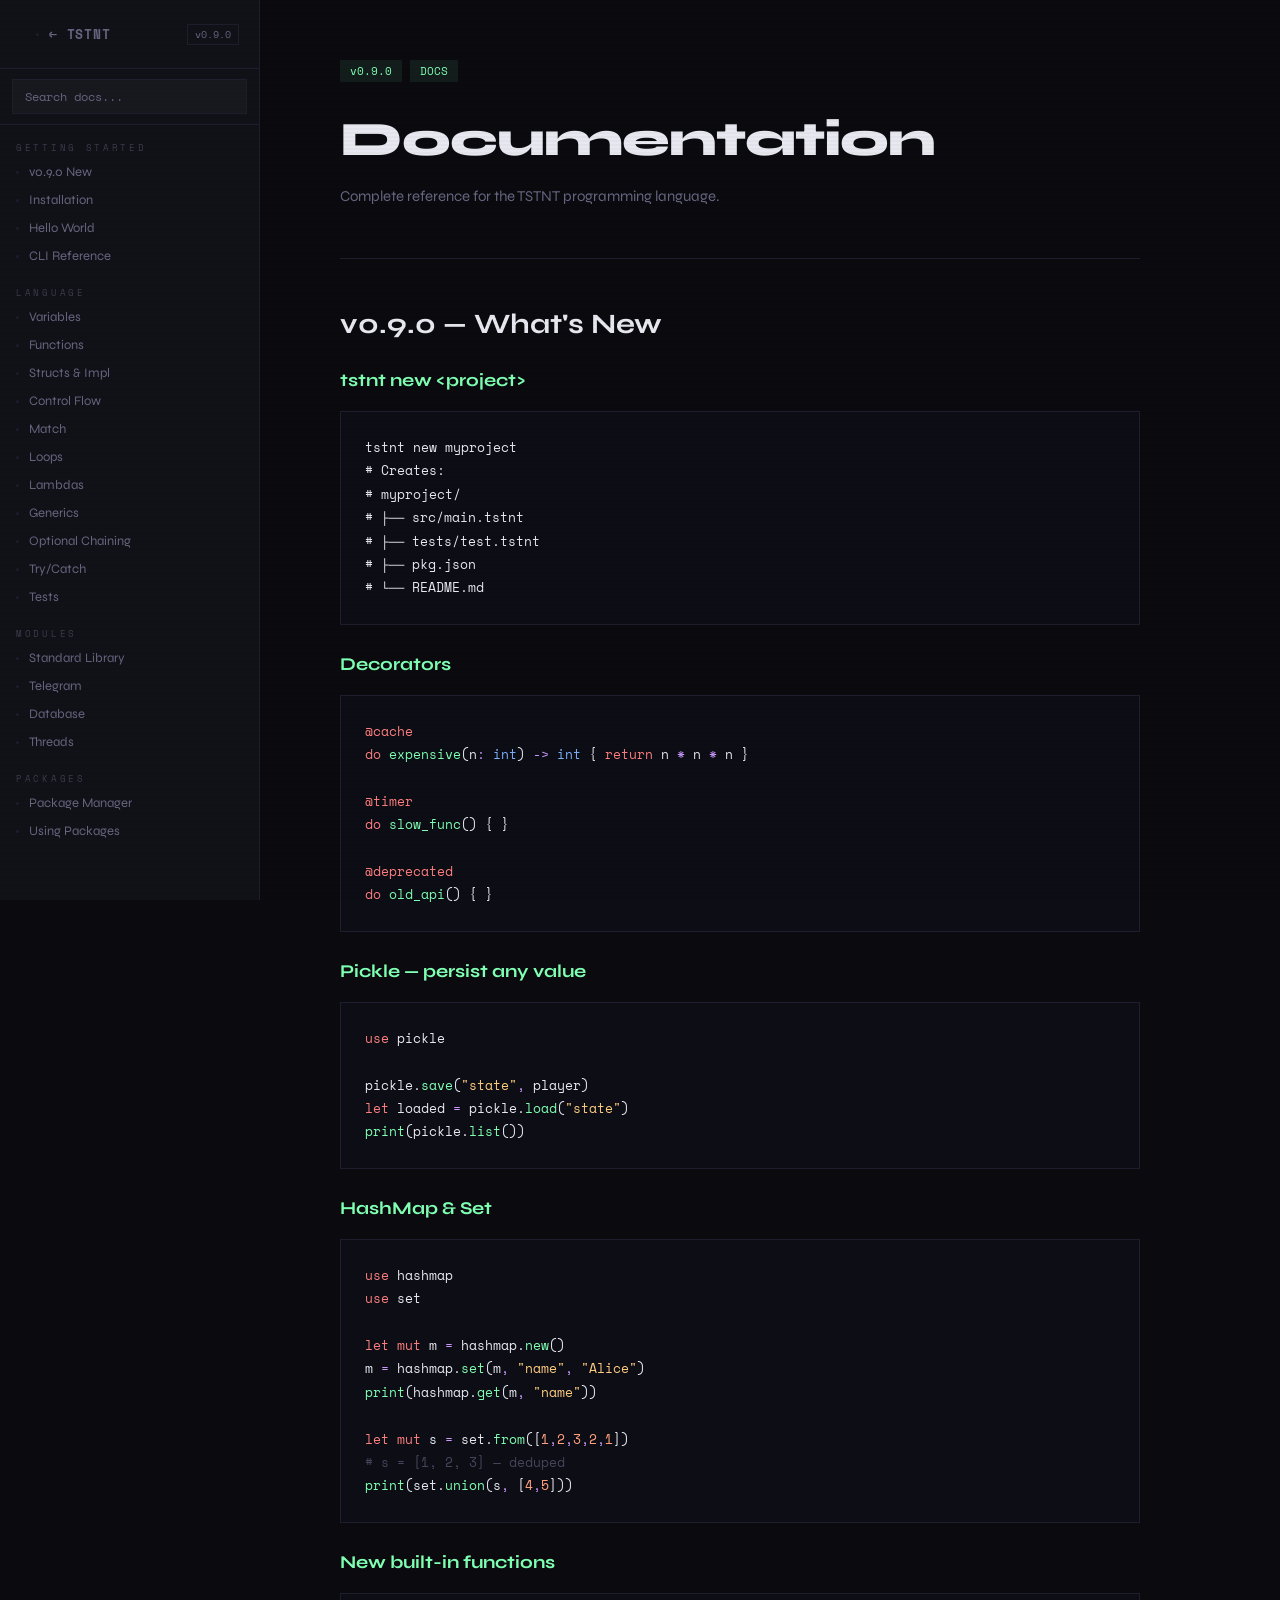
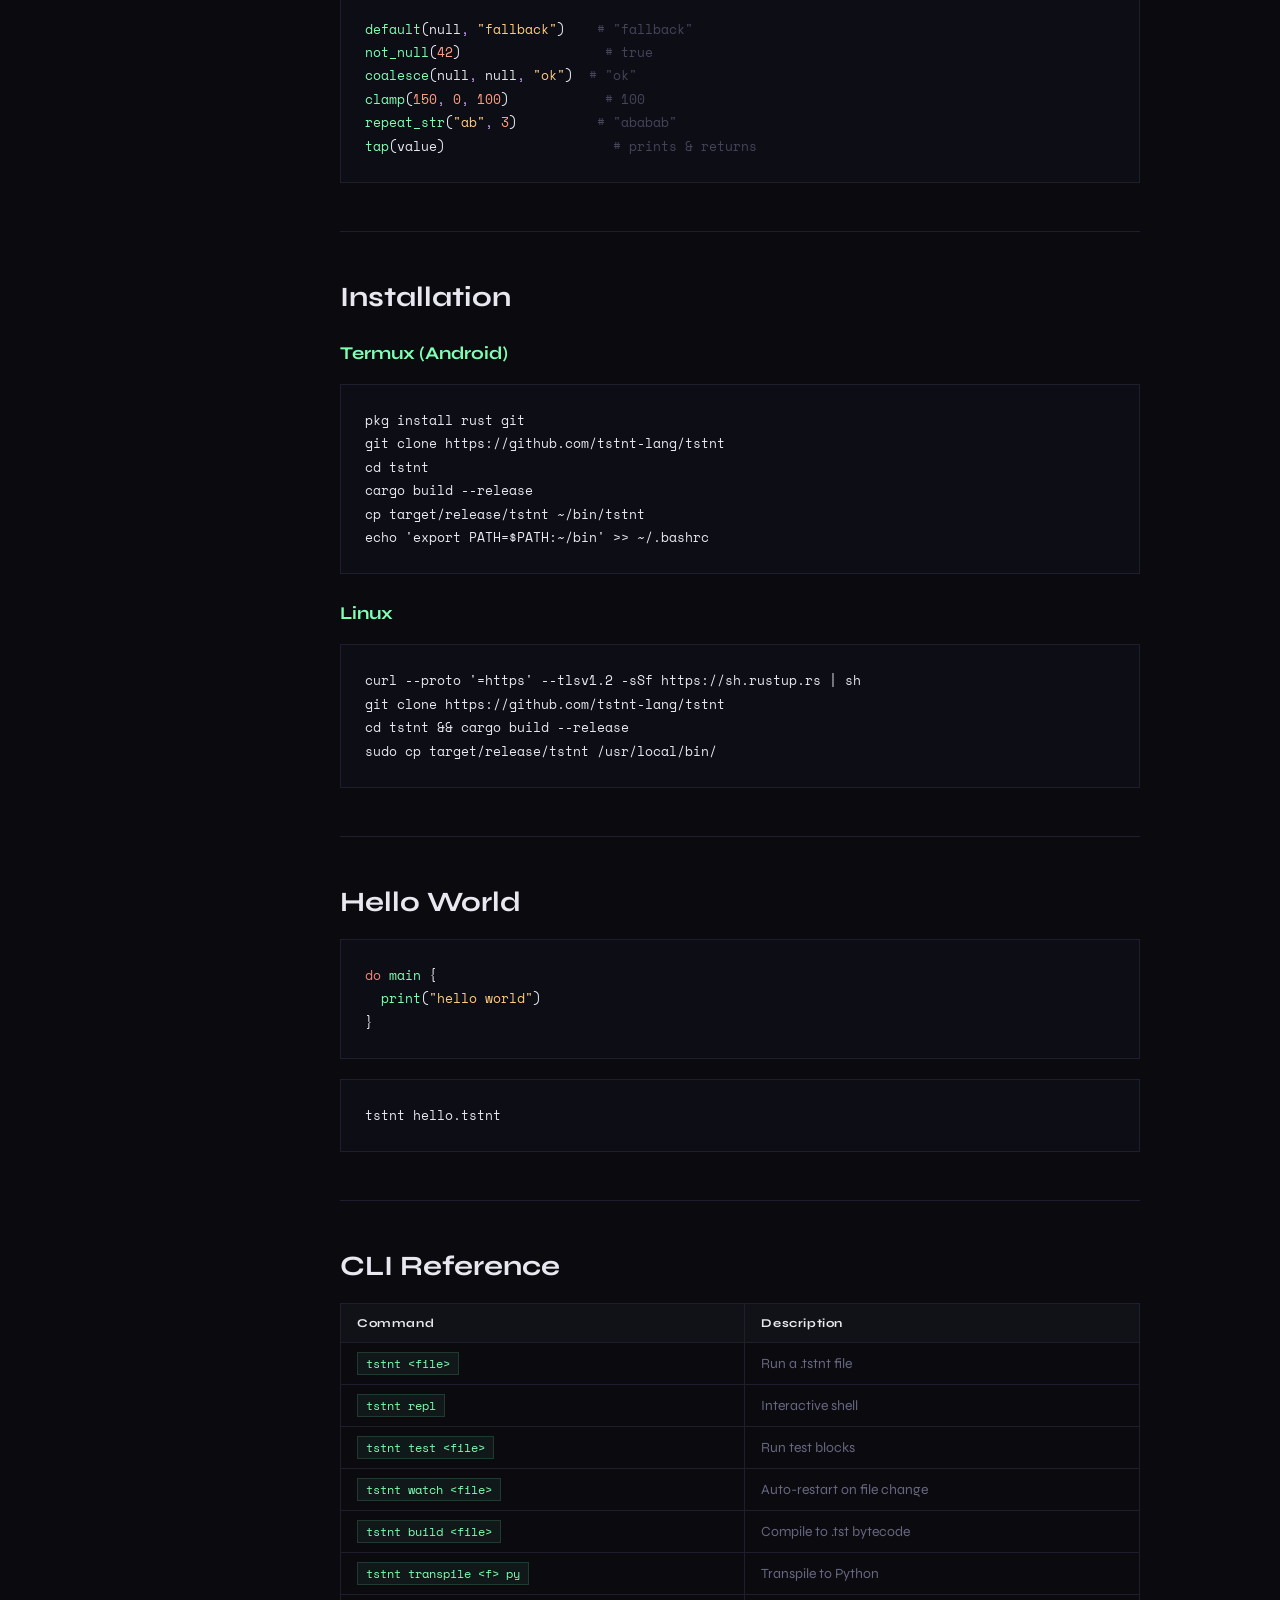
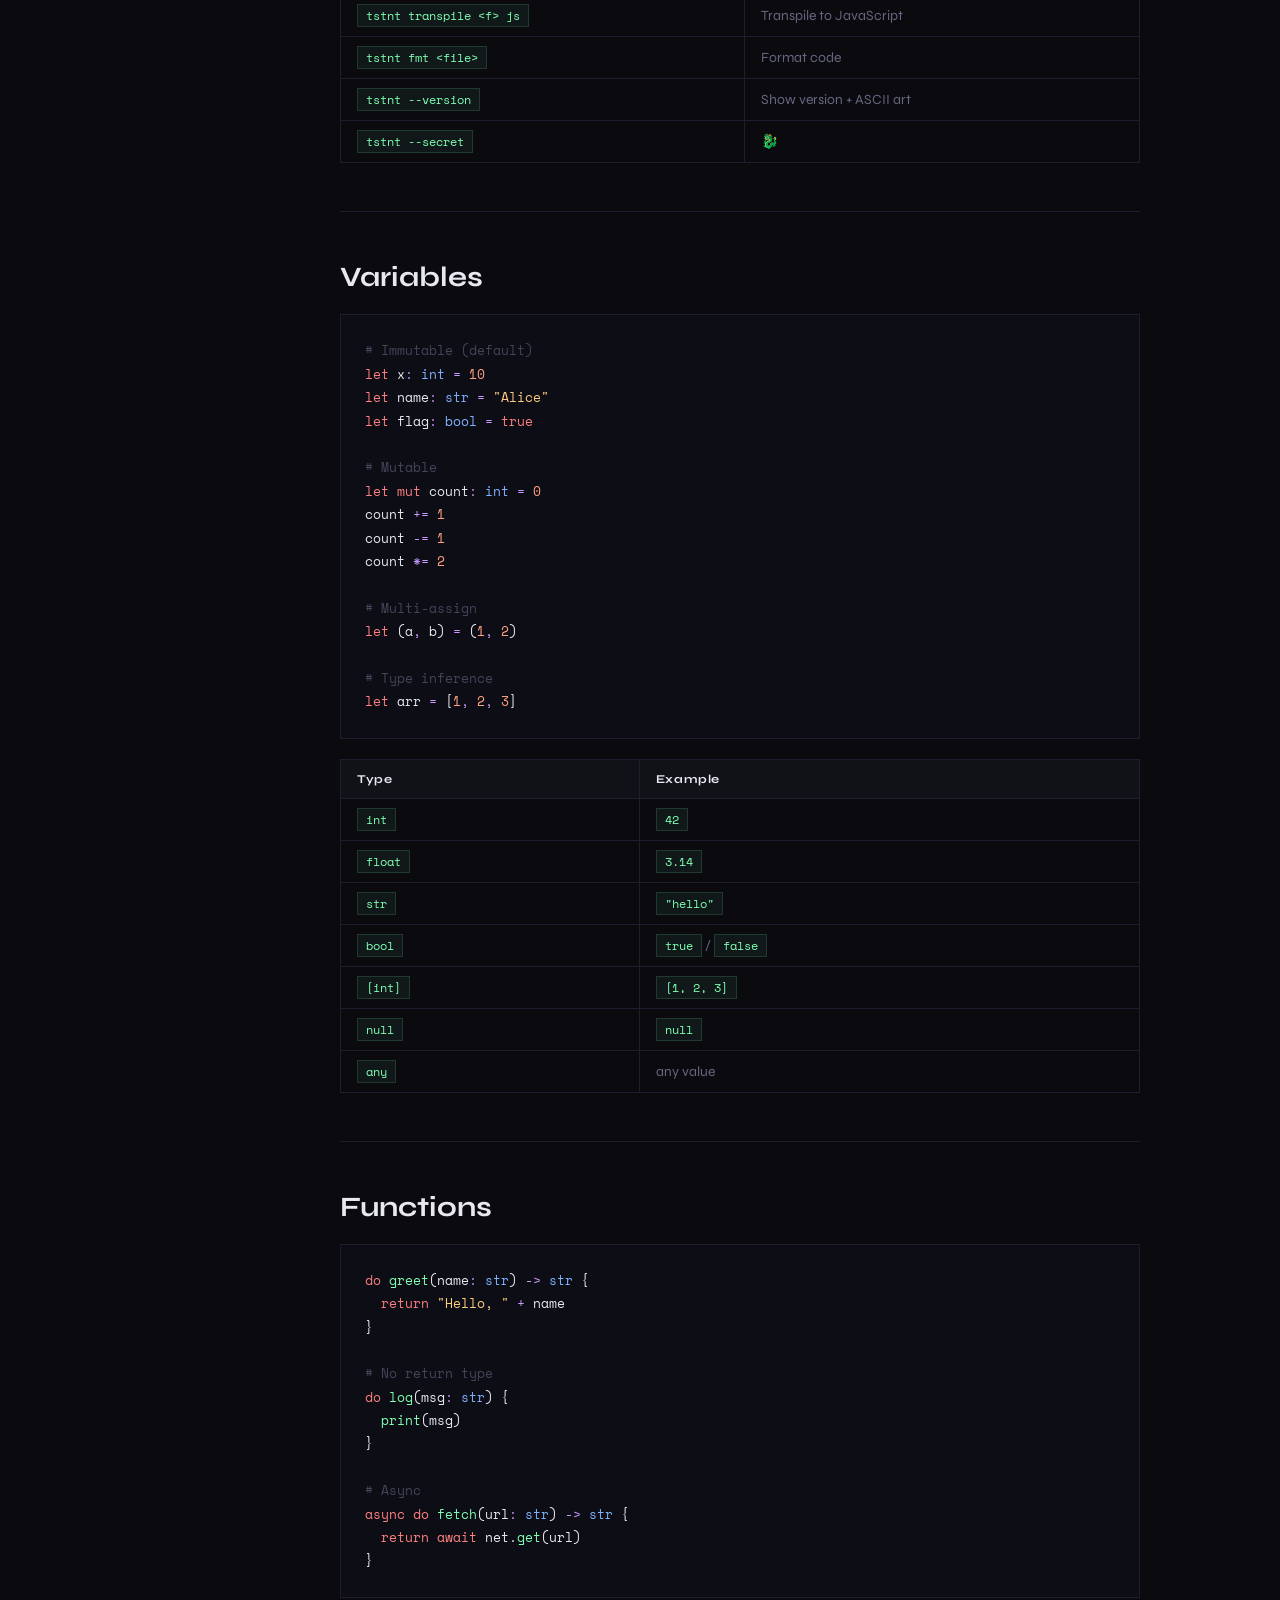
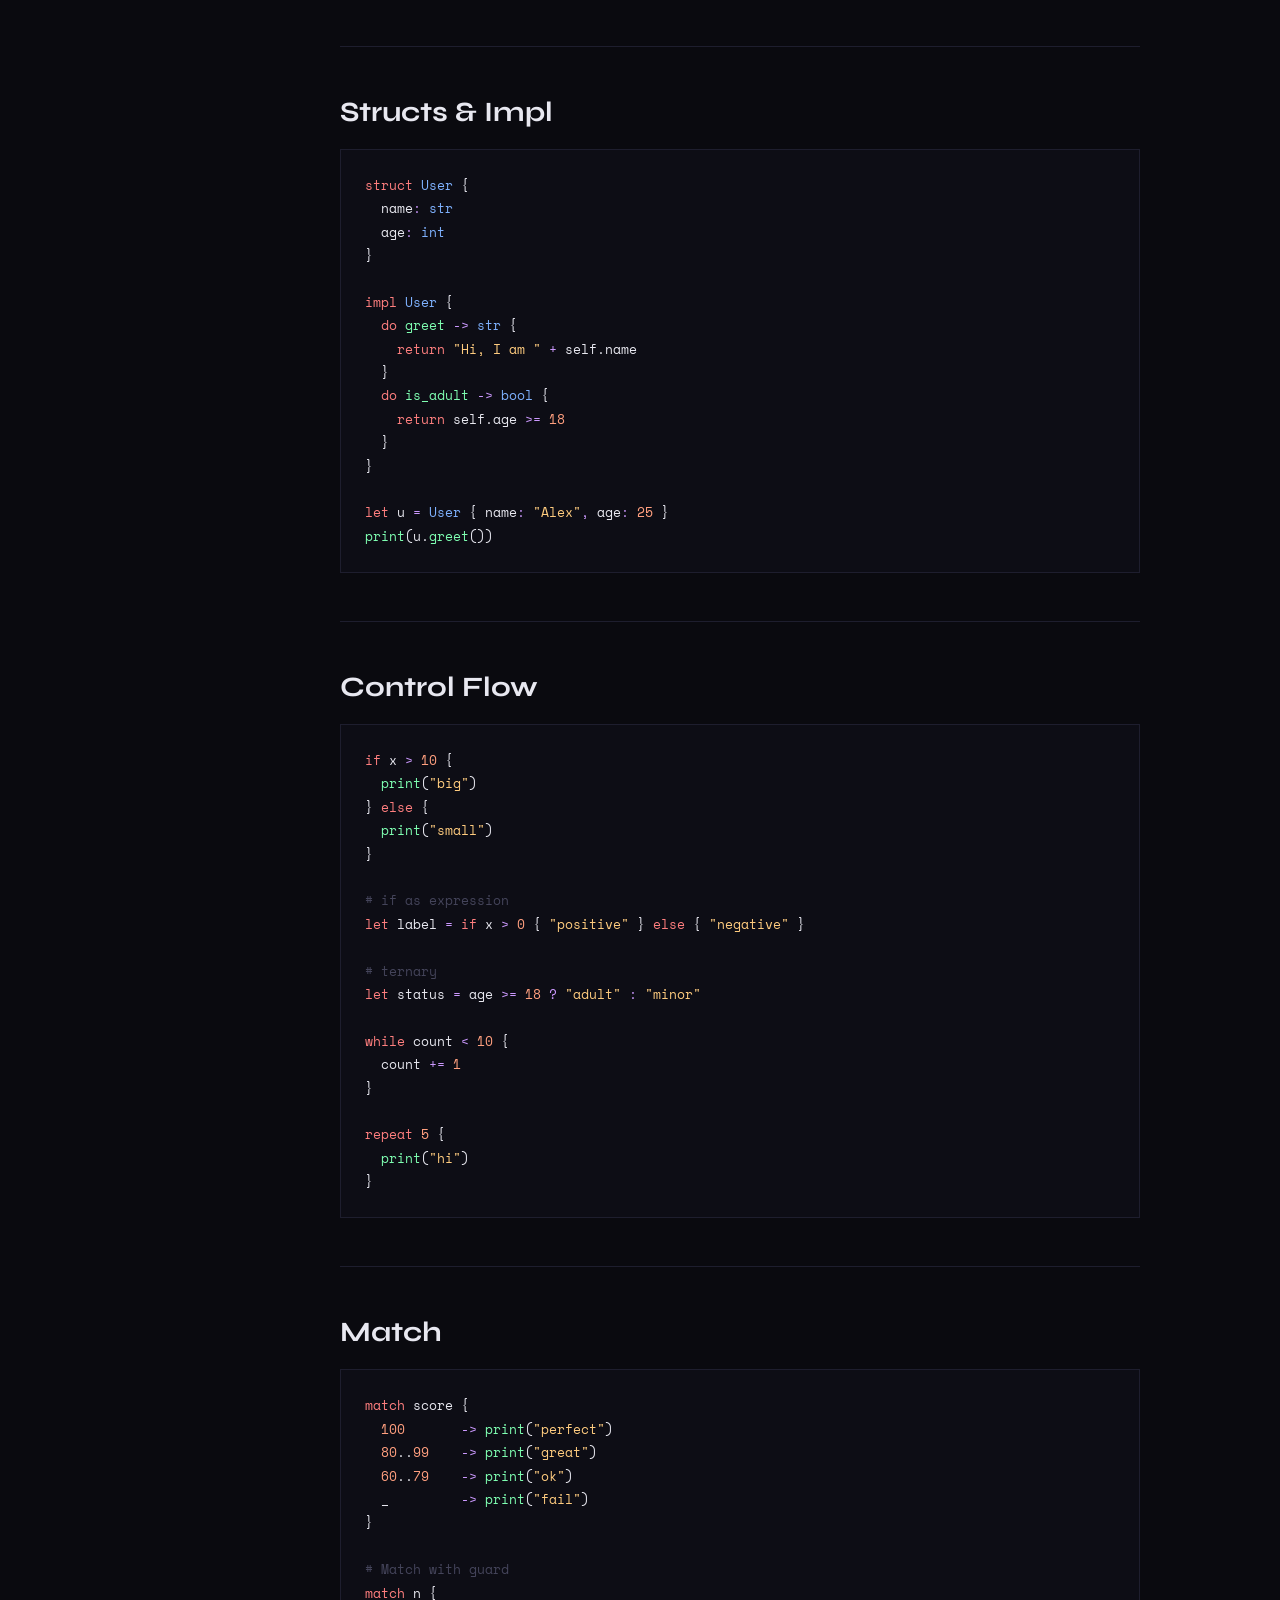
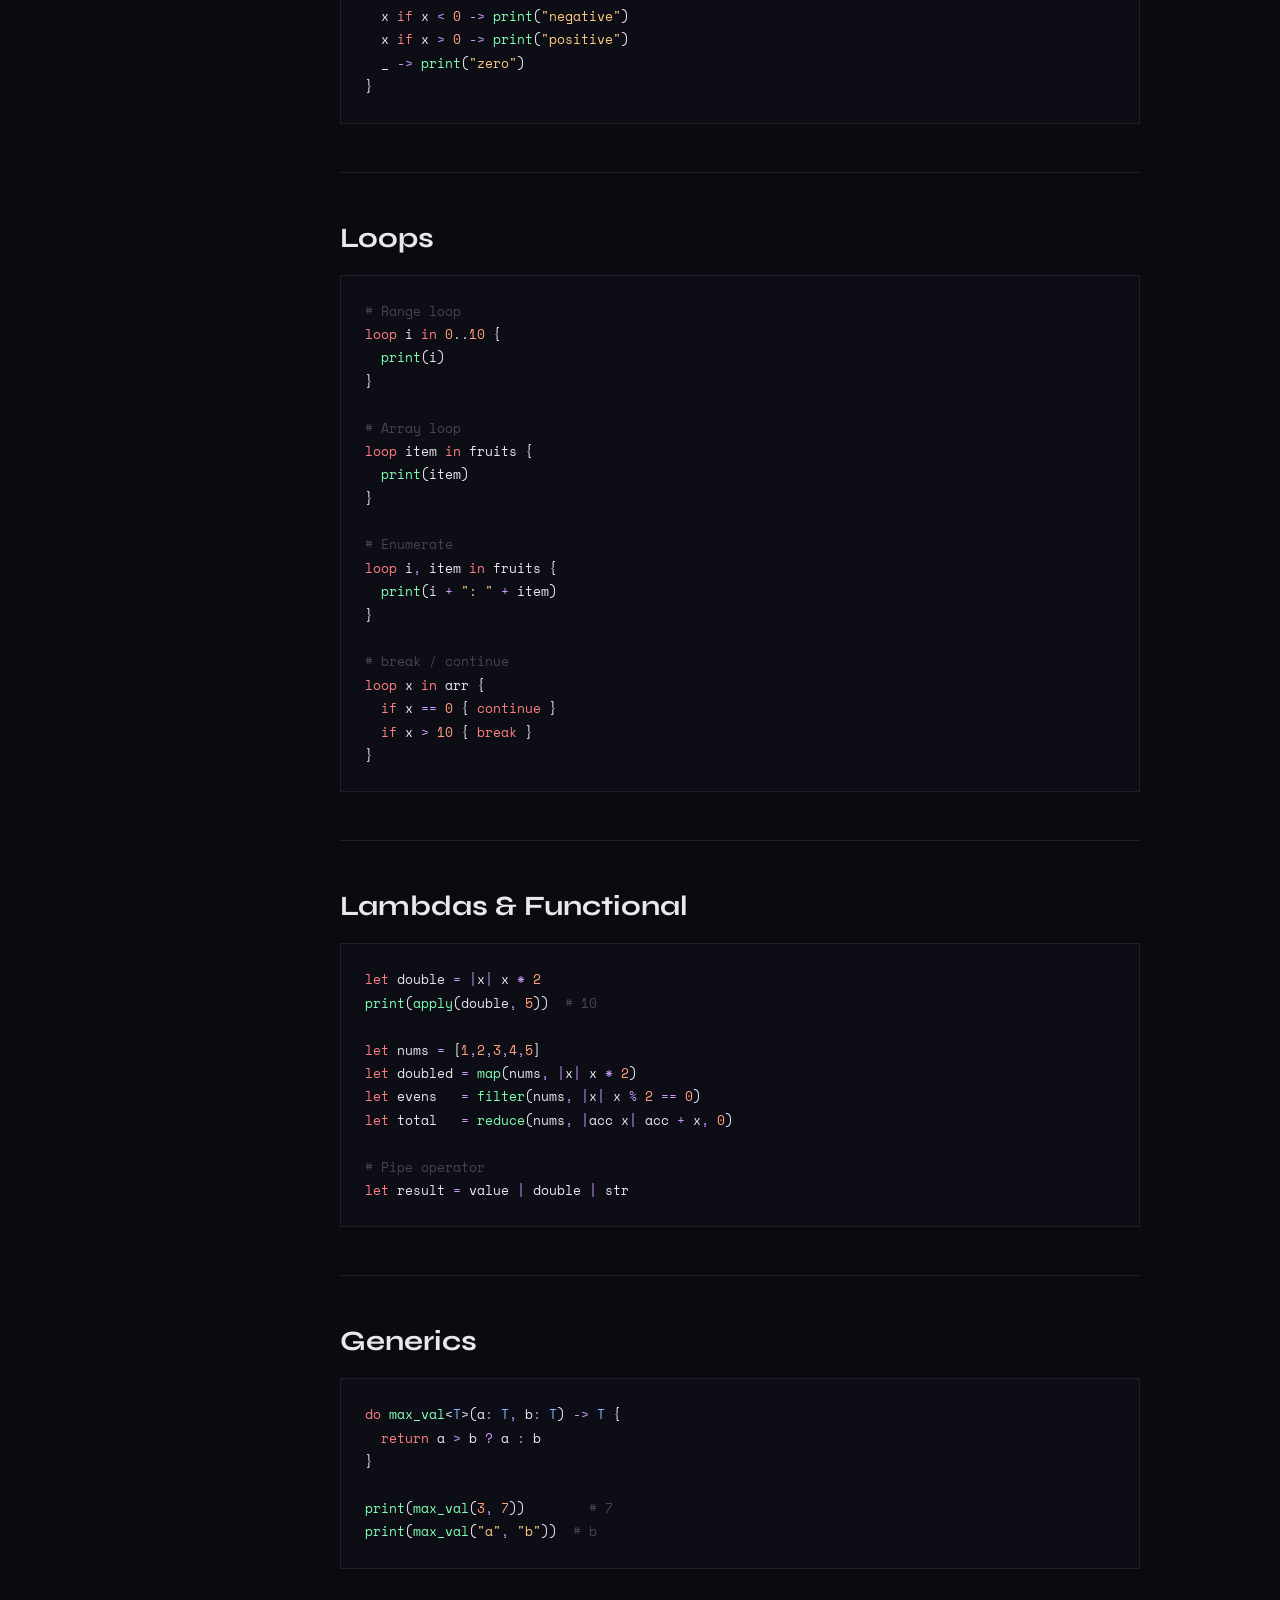
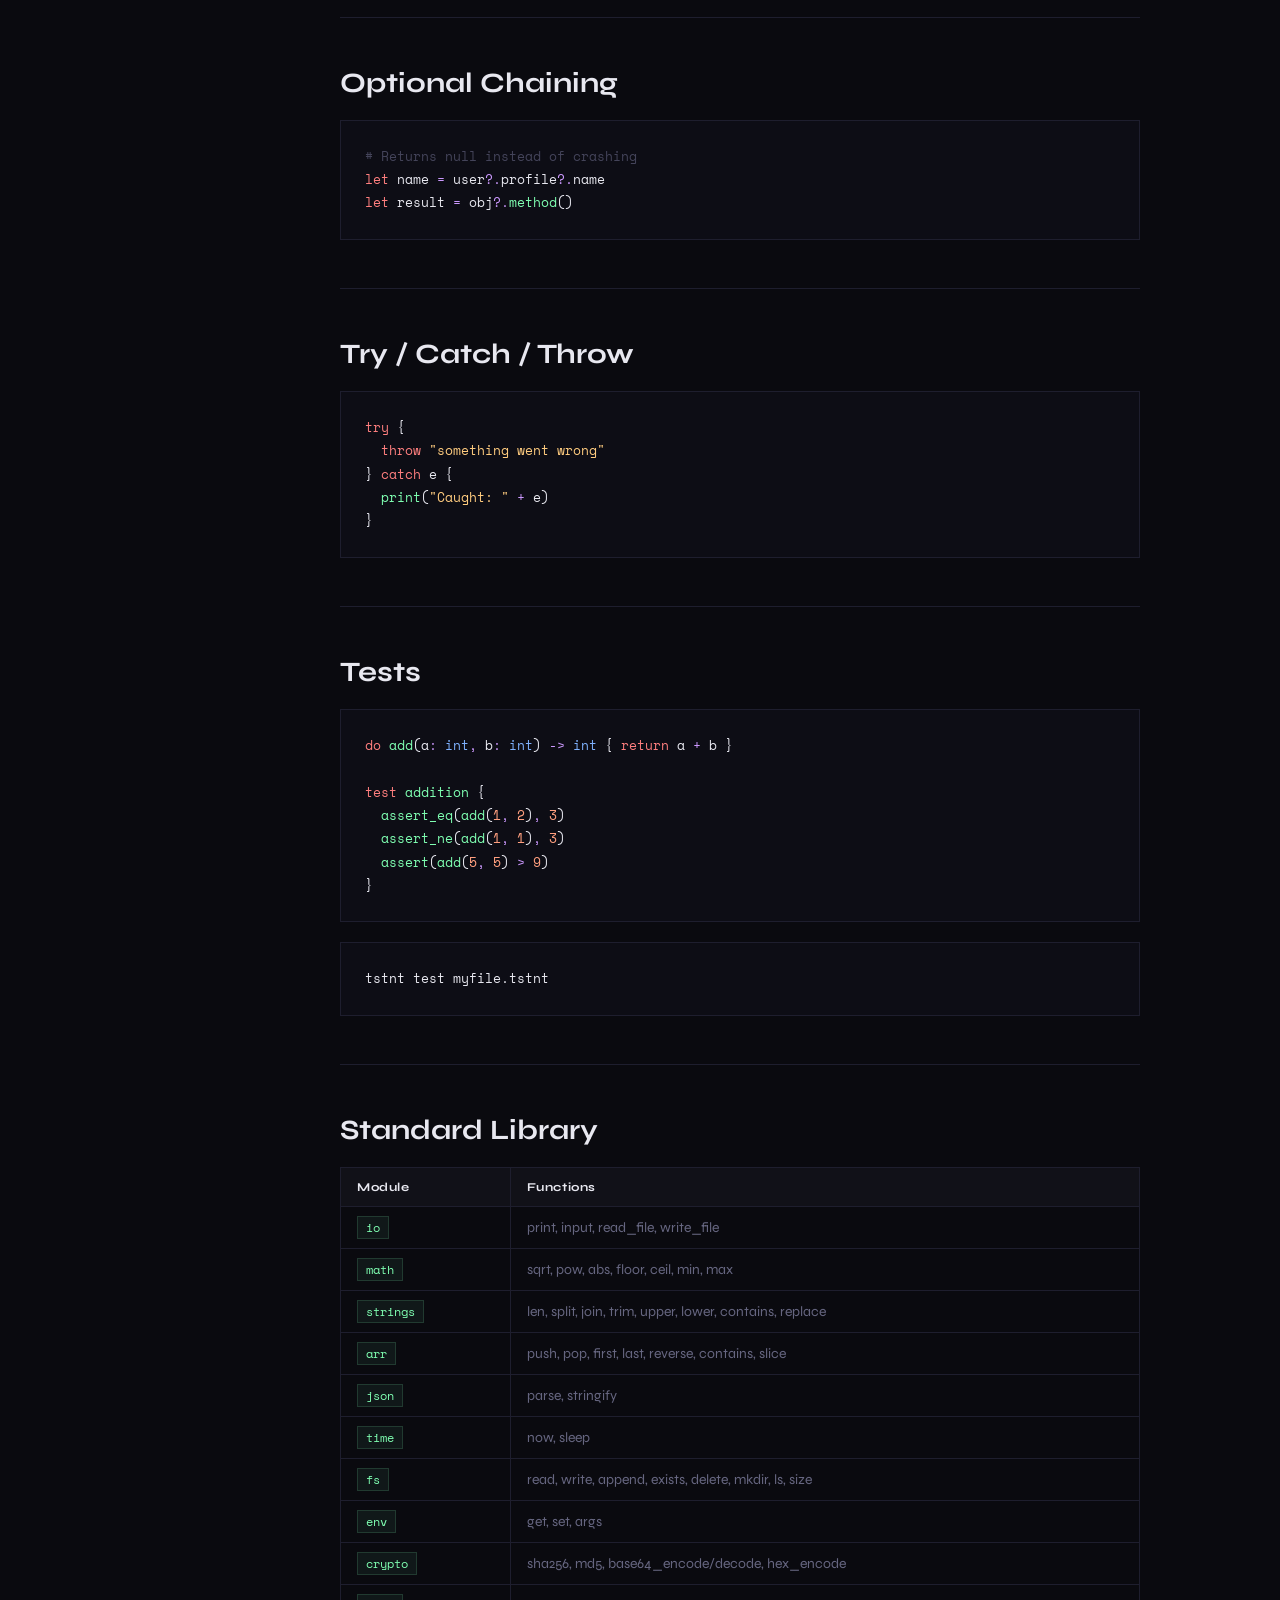
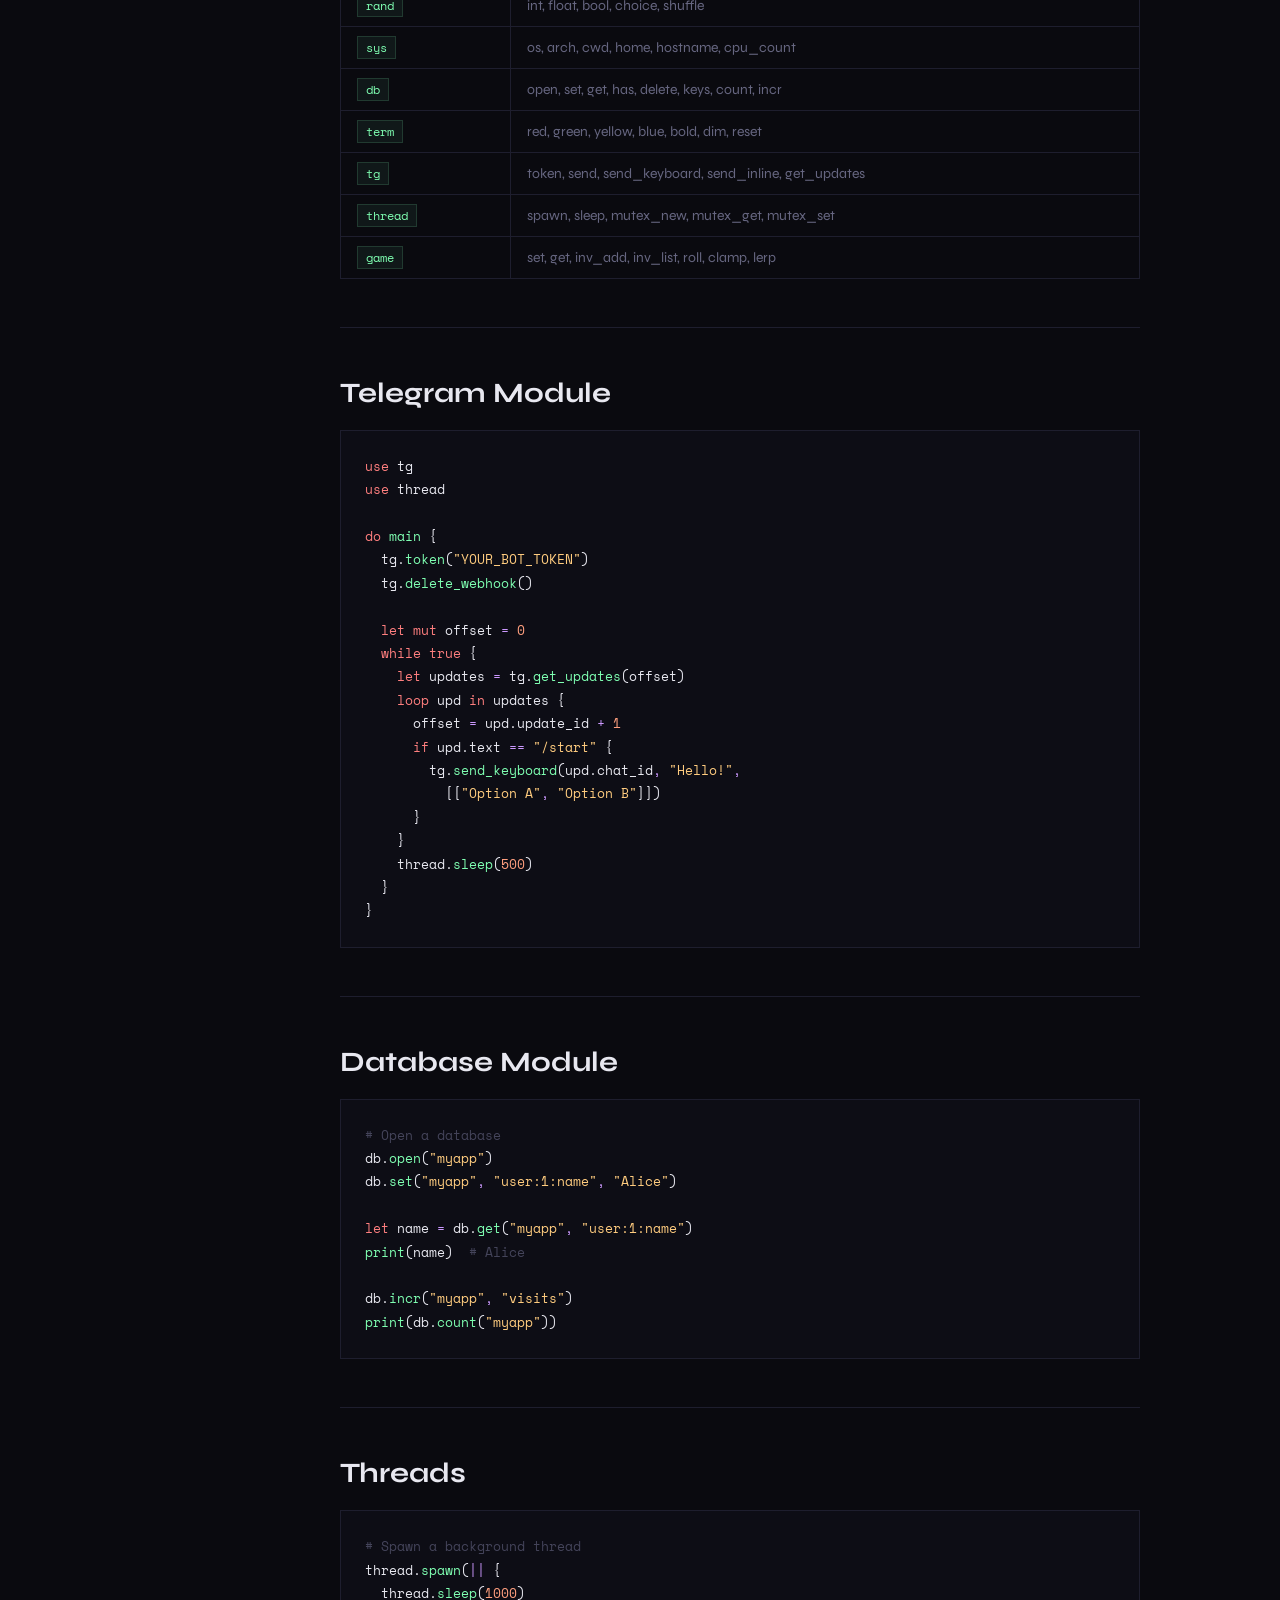
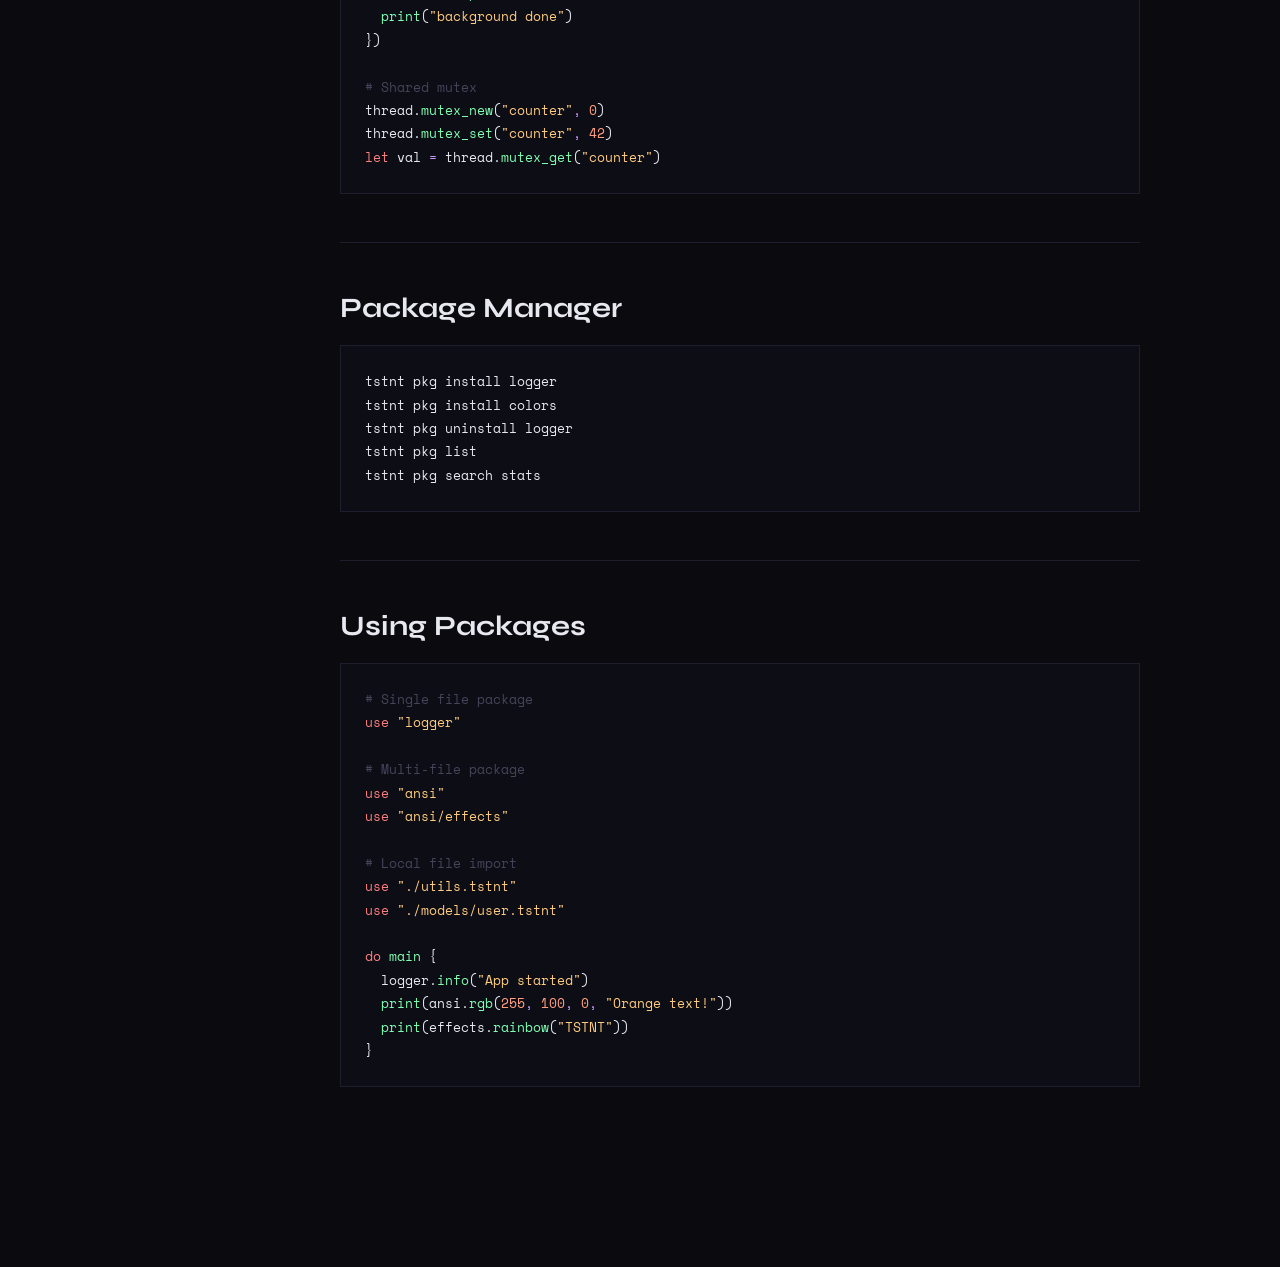
==== docs.html @ b2ea4380 "Update 0.9.0" ====
<!DOCTYPE html>
<html lang="en">
<head>
<meta charset="UTF-8">
<meta name="viewport" content="width=device-width, initial-scale=1.0">
<title>TSTNT Docs</title>
<link href="https://fonts.googleapis.com/css2?family=Space+Mono:wght@400;700&family=Syne:wght@400;600;800&display=swap" rel="stylesheet">
<style>
  :root {
    --bg: #0a0a0f; --surface: #111118; --border: #1e1e2e;
    --accent: #7fffb2; --text: #e8e8f0; --muted: #666680; --code-bg: #0d0d15;
  }
  html, body { margin:0; padding:0; max-width:100%; overflow-x:hidden; }
  *, *::before, *::after { box-sizing:border-box; }
  body { background:var(--bg); color:var(--text); font-family:'Syne',sans-serif; display:flex; min-height:100vh; }

  body::after {
    content:''; position:fixed; inset:0; pointer-events:none; z-index:9999;
    background:repeating-linear-gradient(0deg,transparent,transparent 2px,rgba(0,0,0,0.025) 2px,rgba(0,0,0,0.025) 4px);
  }

  .progress-bar {
    position:fixed; top:0; left:0; height:2px; width:0%;
    background:var(--accent); z-index:400;
    box-shadow:0 0 10px rgba(127,255,178,0.7);
    transition:width 0.1s linear;
  }

  /* Sidebar */
  .sidebar {
    width:260px; min-height:100vh; background:var(--surface);
    border-right:1px solid var(--border);
    position:fixed; left:0; top:0; overflow-y:auto;
    display:flex; flex-direction:column; z-index:100;
  }
  .sidebar-top {
    padding:18px 20px; border-bottom:1px solid var(--border);
    position:sticky; top:0; background:var(--surface); z-index:10;
    display:flex; align-items:center; justify-content:space-between;
  }
  .sidebar-logo {
    font-family:'Space Mono',monospace; color:var(--accent); font-size:14px;
    font-weight:700; text-decoration:none; letter-spacing:0.06em;
  }
  .sidebar-version {
    font-family:'Space Mono',monospace; font-size:10px; color:var(--muted);
    border:1px solid var(--border); padding:2px 7px;
  }
  .search-wrap { padding:10px 12px; border-bottom:1px solid var(--border); }
  .search-input {
    width:100%; background:rgba(255,255,255,0.03); border:1px solid var(--border);
    color:var(--text); font-family:'Space Mono',monospace; font-size:12px;
    padding:8px 12px; outline:none; transition:border-color 0.2s, background 0.2s;
  }
  .search-input::placeholder { color:var(--muted); }
  .search-input:focus { border-color:var(--accent); background:rgba(127,255,178,0.03); }
  .search-results-list { border-bottom:1px solid var(--border); }
  .search-result {
    display:flex; align-items:center; gap:8px;
    padding:7px 14px; font-size:12px; color:var(--muted);
    text-decoration:none; border-left:2px solid transparent;
    transition:all 0.15s; font-family:'Space Mono',monospace;
  }
  .search-result::before { content:'#'; color:var(--border); font-size:11px; flex-shrink:0; transition:color 0.15s; }
  .search-result:hover { color:var(--accent); background:rgba(127,255,178,0.04); border-left-color:var(--accent); }
  .search-result:hover::before { color:var(--accent); }
  .search-result mark { background:rgba(127,255,178,0.2); color:var(--accent); padding:0 2px; font-style:normal; }

  .sidebar-section {
    padding:16px 16px 4px; font-size:9px; letter-spacing:0.3em;
    color:var(--muted); font-family:'Space Mono',monospace;
    text-transform:uppercase; opacity:0.5;
  }
  .sidebar a {
    display:flex; align-items:center; gap:10px; padding:6px 16px 6px 14px;
    font-size:13px; color:var(--muted); text-decoration:none;
    border-left:2px solid transparent;
    transition:color 0.15s, background 0.15s, border-color 0.15s, padding-left 0.2s;
  }
  .sidebar a::before {
    content:''; width:3px; height:3px; border-radius:50%;
    background:var(--border); flex-shrink:0;
    transition:background 0.2s, transform 0.2s, box-shadow 0.2s;
  }
  .sidebar a:hover { color:var(--text); background:rgba(127,255,178,0.04); padding-left:20px; border-left-color:rgba(127,255,178,0.25); }
  .sidebar a:hover::before { background:var(--muted); transform:scale(1.8); }
  .sidebar a.active { color:var(--accent); border-left-color:var(--accent); background:rgba(127,255,178,0.05); font-weight:600; }
  .sidebar a.active::before { background:var(--accent); transform:scale(1.8); box-shadow:0 0 6px rgba(127,255,178,0.6); }

  /* Drawer */
  .sidebar-drawer {
    display:none; position:fixed; top:56px; left:0; bottom:0; width:290px;
    background:var(--surface); z-index:150; overflow-y:auto;
    border-right:1px solid var(--border);
    transform:translateX(-100%); transition:transform 0.35s cubic-bezier(0.4,0,0.2,1);
  }
  .sidebar-drawer.open { transform:translateX(0); }
  .drawer-top {
    padding:14px 20px; border-bottom:1px solid var(--border);
    position:sticky; top:0; background:var(--surface); z-index:10;
  }
  .drawer-logo { font-family:'Space Mono',monospace; font-size:13px; font-weight:700; color:var(--muted); letter-spacing:0.08em; }
  .drawer-logo span { color:var(--accent); }
  .drawer-search-wrap { padding:10px 14px; border-bottom:1px solid var(--border); }
  .sidebar-drawer .sidebar-section { padding:14px 20px 4px; font-size:9px; letter-spacing:0.3em; color:var(--muted); font-family:'Space Mono',monospace; opacity:0.5; }
  .sidebar-drawer a {
    display:flex; align-items:center; gap:10px;
    padding:7px 20px; font-size:13px; color:var(--muted);
    text-decoration:none; border-left:2px solid transparent; transition:all 0.15s;
  }
  .sidebar-drawer a::before { content:''; width:3px; height:3px; border-radius:50%; background:var(--border); flex-shrink:0; transition:background 0.2s, transform 0.2s, box-shadow 0.2s; }
  .sidebar-drawer a:hover { color:var(--text); background:rgba(127,255,178,0.04); border-left-color:rgba(127,255,178,0.25); }
  .sidebar-drawer a:hover::before { background:var(--muted); transform:scale(1.8); }
  .sidebar-drawer a.active { color:var(--accent); border-left-color:var(--accent); background:rgba(127,255,178,0.05); font-weight:600; }
  .sidebar-drawer a.active::before { background:var(--accent); transform:scale(1.8); box-shadow:0 0 6px rgba(127,255,178,0.6); }

  /* Content */
  .content { margin-left:260px; padding:60px 80px 80px; max-width:960px; flex:1; }
  h1 { font-size:48px; font-weight:800; letter-spacing:-0.02em; margin-bottom:16px; line-height:1.1; }
  h2 { font-size:28px; font-weight:700; margin:48px 0 16px; padding-top:48px; border-top:1px solid var(--border); }
  h3 { font-size:18px; font-weight:700; margin:28px 0 10px; color:var(--accent); }
  p { font-size:15px; color:var(--muted); line-height:1.8; margin-bottom:16px; }
  code { font-family:'Space Mono',monospace; font-size:13px; background:rgba(127,255,178,0.06); color:var(--accent); padding:2px 8px; border:1px solid rgba(127,255,178,0.15); }
  pre { background:var(--code-bg); border:1px solid var(--border); padding:24px; overflow-x:auto; font-family:'Space Mono',monospace; font-size:13px; line-height:1.8; white-space:pre; margin:0; }
  pre .kw{color:#ff7f7f} pre .fn{color:#7fffb2} pre .type{color:#7fb2ff} pre .str{color:#ffcc7f} pre .cm{color:#44445a} pre .num{color:#ff9f7f} pre .op{color:#cc99ff}
  table { width:100%; border-collapse:collapse; margin:20px 0; font-size:14px; }
  th { text-align:left; padding:12px 16px; background:var(--surface); border:1px solid var(--border); font-weight:700; font-size:12px; letter-spacing:0.05em; }
  td { padding:12px 16px; border:1px solid var(--border); color:var(--muted); }
  td code { font-size:12px; }
  .tag { display:inline-block; font-family:'Space Mono',monospace; font-size:11px; padding:3px 10px; background:rgba(127,255,178,0.08); color:var(--accent); margin-right:8px; }
  .note { background:rgba(127,178,255,0.06); border-left:2px solid #7fb2ff; padding:16px 20px; margin:20px 0; font-size:14px; color:var(--text); }
  .warn { background:rgba(255,200,127,0.06); border-left:2px solid #ffc87f; padding:16px 20px; margin:20px 0; font-size:14px; }

  /* Pre copy wrap */
  .pre-wrap { position:relative; margin:20px 0; }
  .pre-wrap pre { margin:0; }
  .pre-copy {
    position:absolute; top:10px; right:10px;
    background:rgba(127,255,178,0.08); border:1px solid rgba(127,255,178,0.2);
    color:var(--muted); font-family:'Space Mono',monospace; font-size:10px;
    padding:3px 9px; cursor:pointer; opacity:0; transition:all 0.2s;
  }
  .pre-wrap:hover .pre-copy { opacity:1; }
  .pre-copy:hover { background:rgba(127,255,178,0.15); color:var(--accent); border-color:var(--accent); }
  .pre-copy.copied { color:var(--accent); border-color:var(--accent); opacity:1; }

  /* Mobile nav */
  .mobile-nav {
    display:none; position:fixed; top:0; left:0; right:0; height:56px;
    background:rgba(10,10,15,0.98); backdrop-filter:blur(20px);
    border-bottom:1px solid var(--border); padding:0 20px;
    align-items:center; justify-content:space-between; z-index:200;
  }
  .mobile-nav-logo { font-family:'Space Mono',monospace; color:var(--accent); font-size:15px; font-weight:700; text-decoration:none; }
  .mobile-nav-btn { background:none; border:none; cursor:pointer; display:flex; flex-direction:column; gap:5px; padding:4px; }
  .mobile-nav-btn span { display:block; width:22px; height:2px; background:var(--text); transition:transform 0.3s,opacity 0.3s; }
  .mobile-nav-btn.open span:nth-child(1) { transform:translateY(7px) rotate(45deg); }
  .mobile-nav-btn.open span:nth-child(2) { opacity:0; }
  .mobile-nav-btn.open span:nth-child(3) { transform:translateY(-7px) rotate(-45deg); }

  .sidebar-overlay {
    display:none; position:fixed; inset:0; top:56px;
    background:rgba(0,0,0,0.6); z-index:140;
    opacity:0; pointer-events:none; transition:opacity 0.3s;
  }
  .sidebar-overlay.open { opacity:1; pointer-events:all; }

  @media(max-width:768px) {
    .sidebar { display:none; }
    .mobile-nav { display:flex; }
    .sidebar-drawer { display:block; }
    .sidebar-overlay { display:block; }
    .content { margin-left:0; padding:76px 20px 40px; max-width:100%; }
    h1 { font-size:clamp(22px,7vw,32px); word-break:break-word; }
    h2 { font-size:clamp(18px,5vw,24px); padding-top:28px; margin:28px 0 12px; }
    h3 { font-size:16px; }
    p { font-size:14px; }
    pre { font-size:12px; padding:16px; }
    table { display:block; overflow-x:auto; white-space:nowrap; font-size:12px; }
  }
  @media(max-width:1100px) and (min-width:769px) {
    .content { padding:60px 40px; }
  }
</style>
</head>
<body>

<div class="progress-bar" id="progressBar"></div>

<div class="mobile-nav">
  <a href="index.html" class="mobile-nav-logo">← TSTNT</a>
  <button class="mobile-nav-btn" id="docsHamburger"><span></span><span></span><span></span></button>
</div>

<div class="sidebar-drawer" id="sidebarDrawer">
  <div class="drawer-top">
    <span class="drawer-logo">TSTNT <span>DOCS</span></span>
  </div>
  <div class="drawer-search-wrap">
    <input class="search-input" id="drawerSearch" placeholder="🔍  Search docs..." autocomplete="off">
  </div>
  <div class="search-results-list" id="drawerResults" style="display:none;"></div>
  <div id="drawerNav">
  <div class="sidebar-section">GETTING STARTED</div>
  <a href="#v9">v0.9.0 New</a>
  <a href="#install" class="drawer-link">Installation</a>
  <a href="#hello" class="drawer-link">Hello World</a>
  <a href="#cli" class="drawer-link">CLI Reference</a>
  <div class="sidebar-section">LANGUAGE</div>
  <a href="#variables" class="drawer-link">Variables</a>
  <a href="#functions" class="drawer-link">Functions</a>
  <a href="#structs" class="drawer-link">Structs &amp; Impl</a>
  <a href="#control" class="drawer-link">Control Flow</a>
  <a href="#match" class="drawer-link">Match</a>
  <a href="#loops" class="drawer-link">Loops</a>
  <a href="#lambdas" class="drawer-link">Lambdas</a>
  <a href="#generics" class="drawer-link">Generics</a>
  <a href="#optionals" class="drawer-link">Optional Chaining</a>
  <a href="#errors" class="drawer-link">Try/Catch</a>
  <a href="#tests" class="drawer-link">Tests</a>
  <div class="sidebar-section">MODULES</div>
  <a href="#stdlib" class="drawer-link">Standard Library</a>
  <a href="#tg" class="drawer-link">Telegram</a>
  <a href="#db" class="drawer-link">Database</a>
  <a href="#threads" class="drawer-link">Threads</a>
  <div class="sidebar-section">PACKAGES</div>
  <a href="#pkg" class="drawer-link">Package Manager</a>
  <a href="#using-pkg" class="drawer-link">Using Packages</a>
  </div>
</div>
<div class="sidebar-overlay" id="sidebarOverlay"></div>

<div class="sidebar">
  <div class="sidebar-top">
    <a href="index.html" class="sidebar-logo">← TSTNT</a>
    <span class="sidebar-version">v0.9.0</span>
  </div>
  <div class="search-wrap">
    <input class="search-input" id="sidebarSearch" placeholder="Search docs..." autocomplete="off">
  </div>
  <div class="search-results-list" id="searchResults" style="display:none;"></div>
  <div id="sidebarNav">
    <div class="sidebar-section">GETTING STARTED</div>
    <a href="#v9">v0.9.0 New</a>
  <a href="#install" class="active">Installation</a>
    <a href="#hello">Hello World</a>
    <a href="#cli">CLI Reference</a>
    <div class="sidebar-section">LANGUAGE</div>
    <a href="#variables">Variables</a>
    <a href="#functions">Functions</a>
    <a href="#structs">Structs &amp; Impl</a>
    <a href="#control">Control Flow</a>
    <a href="#match">Match</a>
    <a href="#loops">Loops</a>
    <a href="#lambdas">Lambdas</a>
    <a href="#generics">Generics</a>
    <a href="#optionals">Optional Chaining</a>
    <a href="#errors">Try/Catch</a>
    <a href="#tests">Tests</a>
    <div class="sidebar-section">MODULES</div>
    <a href="#stdlib">Standard Library</a>
    <a href="#tg">Telegram</a>
    <a href="#db">Database</a>
    <a href="#threads">Threads</a>
    <div class="sidebar-section">PACKAGES</div>
    <a href="#pkg">Package Manager</a>
    <a href="#using-pkg">Using Packages</a>
  </div>
</div>

<div class="content">
  <div class="tag">v0.9.0</div><div class="tag">DOCS</div>
  <h1>Documentation</h1>
  <p>Complete reference for the TSTNT programming language.</p>

    <h2 id="v9">v0.9.0 — What's New</h2>

  <h3>tstnt new &lt;project&gt;</h3>
  <pre>tstnt new myproject
# Creates:
# myproject/
# ├── src/main.tstnt
# ├── tests/test.tstnt
# ├── pkg.json
# └── README.md</pre>

  <h3>Decorators</h3>
  <pre><span class="kw">@cache</span>
<span class="kw">do</span> <span class="fn">expensive</span>(n<span class="op">:</span> <span class="type">int</span>) <span class="op">-></span> <span class="type">int</span> { <span class="kw">return</span> n <span class="op">*</span> n <span class="op">*</span> n }

<span class="kw">@timer</span>
<span class="kw">do</span> <span class="fn">slow_func</span>() { }

<span class="kw">@deprecated</span>
<span class="kw">do</span> <span class="fn">old_api</span>() { }</pre>

  <h3>Pickle — persist any value</h3>
  <pre><span class="kw">use</span> pickle

pickle.<span class="fn">save</span>(<span class="str">"state"</span><span class="op">,</span> player)
<span class="kw">let</span> loaded <span class="op">=</span> pickle.<span class="fn">load</span>(<span class="str">"state"</span>)
<span class="fn">print</span>(pickle.<span class="fn">list</span>())</pre>

  <h3>HashMap &amp; Set</h3>
  <pre><span class="kw">use</span> hashmap
<span class="kw">use</span> set

<span class="kw">let mut</span> m <span class="op">=</span> hashmap.<span class="fn">new</span>()
m <span class="op">=</span> hashmap.<span class="fn">set</span>(m<span class="op">,</span> <span class="str">"name"</span><span class="op">,</span> <span class="str">"Alice"</span>)
<span class="fn">print</span>(hashmap.<span class="fn">get</span>(m<span class="op">,</span> <span class="str">"name"</span>))

<span class="kw">let mut</span> s <span class="op">=</span> set.<span class="fn">from</span>([<span class="num">1</span><span class="op">,</span><span class="num">2</span><span class="op">,</span><span class="num">3</span><span class="op">,</span><span class="num">2</span><span class="op">,</span><span class="num">1</span>])
<span class="cm"># s = [1, 2, 3] — deduped</span>
<span class="fn">print</span>(set.<span class="fn">union</span>(s<span class="op">,</span> [<span class="num">4</span><span class="op">,</span><span class="num">5</span>]))</pre>

  <h3>New built-in functions</h3>
  <pre><span class="fn">default</span>(null<span class="op">,</span> <span class="str">"fallback"</span>)    <span class="cm"># "fallback"</span>
<span class="fn">not_null</span>(<span class="num">42</span>)                  <span class="cm"># true</span>
<span class="fn">coalesce</span>(null<span class="op">,</span> null<span class="op">,</span> <span class="str">"ok"</span>)  <span class="cm"># "ok"</span>
<span class="fn">clamp</span>(<span class="num">150</span><span class="op">,</span> <span class="num">0</span><span class="op">,</span> <span class="num">100</span>)            <span class="cm"># 100</span>
<span class="fn">repeat_str</span>(<span class="str">"ab"</span><span class="op">,</span> <span class="num">3</span>)          <span class="cm"># "ababab"</span>
<span class="fn">tap</span>(value)                     <span class="cm"># prints &amp; returns</span></pre>

<h2 id="install">Installation</h2>
  <h3>Termux (Android)</h3>
  <pre>pkg install rust git
git clone https://github.com/tstnt-lang/tstnt
cd tstnt
cargo build --release
cp target/release/tstnt ~/bin/tstnt
echo 'export PATH=$PATH:~/bin' >> ~/.bashrc</pre>

  <h3>Linux</h3>
  <pre>curl --proto '=https' --tlsv1.2 -sSf https://sh.rustup.rs | sh
git clone https://github.com/tstnt-lang/tstnt
cd tstnt &amp;&amp; cargo build --release
sudo cp target/release/tstnt /usr/local/bin/</pre>

  <h2 id="hello">Hello World</h2>
  <pre><span class="kw">do</span> <span class="fn">main</span> {
  <span class="fn">print</span>(<span class="str">"hello world"</span>)
}</pre>
  <pre>tstnt hello.tstnt</pre>

  <h2 id="cli">CLI Reference</h2>
  <table>
    <tr><th>Command</th><th>Description</th></tr>
    <tr><td><code>tstnt &lt;file&gt;</code></td><td>Run a .tstnt file</td></tr>
    <tr><td><code>tstnt repl</code></td><td>Interactive shell</td></tr>
    <tr><td><code>tstnt test &lt;file&gt;</code></td><td>Run test blocks</td></tr>
    <tr><td><code>tstnt watch &lt;file&gt;</code></td><td>Auto-restart on file change</td></tr>
    <tr><td><code>tstnt build &lt;file&gt;</code></td><td>Compile to .tst bytecode</td></tr>
    <tr><td><code>tstnt transpile &lt;f&gt; py</code></td><td>Transpile to Python</td></tr>
    <tr><td><code>tstnt transpile &lt;f&gt; js</code></td><td>Transpile to JavaScript</td></tr>
    <tr><td><code>tstnt fmt &lt;file&gt;</code></td><td>Format code</td></tr>
    <tr><td><code>tstnt --version</code></td><td>Show version + ASCII art</td></tr>
    <tr><td><code>tstnt --secret</code></td><td>🐉</td></tr>
  </table>

  <h2 id="variables">Variables</h2>
  <pre><span class="cm"># Immutable (default)</span>
<span class="kw">let</span> x<span class="op">:</span> <span class="type">int</span> <span class="op">=</span> <span class="num">10</span>
<span class="kw">let</span> name<span class="op">:</span> <span class="type">str</span> <span class="op">=</span> <span class="str">"Alice"</span>
<span class="kw">let</span> flag<span class="op">:</span> <span class="type">bool</span> <span class="op">=</span> <span class="kw">true</span>

<span class="cm"># Mutable</span>
<span class="kw">let mut</span> count<span class="op">:</span> <span class="type">int</span> <span class="op">=</span> <span class="num">0</span>
count <span class="op">+=</span> <span class="num">1</span>
count <span class="op">-=</span> <span class="num">1</span>
count <span class="op">*=</span> <span class="num">2</span>

<span class="cm"># Multi-assign</span>
<span class="kw">let</span> (a<span class="op">,</span> b) <span class="op">=</span> (<span class="num">1</span><span class="op">,</span> <span class="num">2</span>)

<span class="cm"># Type inference</span>
<span class="kw">let</span> arr <span class="op">=</span> [<span class="num">1</span><span class="op">,</span> <span class="num">2</span><span class="op">,</span> <span class="num">3</span>]</pre>

  <table>
    <tr><th>Type</th><th>Example</th></tr>
    <tr><td><code>int</code></td><td><code>42</code></td></tr>
    <tr><td><code>float</code></td><td><code>3.14</code></td></tr>
    <tr><td><code>str</code></td><td><code>"hello"</code></td></tr>
    <tr><td><code>bool</code></td><td><code>true</code> / <code>false</code></td></tr>
    <tr><td><code>[int]</code></td><td><code>[1, 2, 3]</code></td></tr>
    <tr><td><code>null</code></td><td><code>null</code></td></tr>
    <tr><td><code>any</code></td><td>any value</td></tr>
  </table>

  <h2 id="functions">Functions</h2>
  <pre><span class="kw">do</span> <span class="fn">greet</span>(name<span class="op">:</span> <span class="type">str</span>) <span class="op">-></span> <span class="type">str</span> {
  <span class="kw">return</span> <span class="str">"Hello, "</span> <span class="op">+</span> name
}

<span class="cm"># No return type</span>
<span class="kw">do</span> <span class="fn">log</span>(msg<span class="op">:</span> <span class="type">str</span>) {
  <span class="fn">print</span>(msg)
}

<span class="cm"># Async</span>
<span class="kw">async do</span> <span class="fn">fetch</span>(url<span class="op">:</span> <span class="type">str</span>) <span class="op">-></span> <span class="type">str</span> {
  <span class="kw">return</span> <span class="kw">await</span> net.<span class="fn">get</span>(url)
}</pre>

  <h2 id="structs">Structs &amp; Impl</h2>
  <pre><span class="kw">struct</span> <span class="type">User</span> {
  name<span class="op">:</span> <span class="type">str</span>
  age<span class="op">:</span> <span class="type">int</span>
}

<span class="kw">impl</span> <span class="type">User</span> {
  <span class="kw">do</span> <span class="fn">greet</span> <span class="op">-></span> <span class="type">str</span> {
    <span class="kw">return</span> <span class="str">"Hi, I am "</span> <span class="op">+</span> self.name
  }
  <span class="kw">do</span> <span class="fn">is_adult</span> <span class="op">-></span> <span class="type">bool</span> {
    <span class="kw">return</span> self.age <span class="op">>=</span> <span class="num">18</span>
  }
}

<span class="kw">let</span> u <span class="op">=</span> <span class="type">User</span> { name<span class="op">:</span> <span class="str">"Alex"</span><span class="op">,</span> age<span class="op">:</span> <span class="num">25</span> }
<span class="fn">print</span>(u.<span class="fn">greet</span>())</pre>

  <h2 id="control">Control Flow</h2>
  <pre><span class="kw">if</span> x <span class="op">></span> <span class="num">10</span> {
  <span class="fn">print</span>(<span class="str">"big"</span>)
} <span class="kw">else</span> {
  <span class="fn">print</span>(<span class="str">"small"</span>)
}

<span class="cm"># if as expression</span>
<span class="kw">let</span> label <span class="op">=</span> <span class="kw">if</span> x <span class="op">></span> <span class="num">0</span> { <span class="str">"positive"</span> } <span class="kw">else</span> { <span class="str">"negative"</span> }

<span class="cm"># ternary</span>
<span class="kw">let</span> status <span class="op">=</span> age <span class="op">>=</span> <span class="num">18</span> <span class="op">?</span> <span class="str">"adult"</span> <span class="op">:</span> <span class="str">"minor"</span>

<span class="kw">while</span> count <span class="op">&lt;</span> <span class="num">10</span> {
  count <span class="op">+=</span> <span class="num">1</span>
}

<span class="kw">repeat</span> <span class="num">5</span> {
  <span class="fn">print</span>(<span class="str">"hi"</span>)
}</pre>

  <h2 id="match">Match</h2>
  <pre><span class="kw">match</span> score {
  <span class="num">100</span>       <span class="op">-></span> <span class="fn">print</span>(<span class="str">"perfect"</span>)
  <span class="num">80</span>..<span class="num">99</span>    <span class="op">-></span> <span class="fn">print</span>(<span class="str">"great"</span>)
  <span class="num">60</span>..<span class="num">79</span>    <span class="op">-></span> <span class="fn">print</span>(<span class="str">"ok"</span>)
  _         <span class="op">-></span> <span class="fn">print</span>(<span class="str">"fail"</span>)
}

<span class="cm"># Match with guard</span>
<span class="kw">match</span> n {
  x <span class="kw">if</span> x <span class="op">&lt;</span> <span class="num">0</span> <span class="op">-></span> <span class="fn">print</span>(<span class="str">"negative"</span>)
  x <span class="kw">if</span> x <span class="op">></span> <span class="num">0</span> <span class="op">-></span> <span class="fn">print</span>(<span class="str">"positive"</span>)
  _ <span class="op">-></span> <span class="fn">print</span>(<span class="str">"zero"</span>)
}</pre>

  <h2 id="loops">Loops</h2>
  <pre><span class="cm"># Range loop</span>
<span class="kw">loop</span> i <span class="kw">in</span> <span class="num">0</span>..<span class="num">10</span> {
  <span class="fn">print</span>(i)
}

<span class="cm"># Array loop</span>
<span class="kw">loop</span> item <span class="kw">in</span> fruits {
  <span class="fn">print</span>(item)
}

<span class="cm"># Enumerate</span>
<span class="kw">loop</span> i<span class="op">,</span> item <span class="kw">in</span> fruits {
  <span class="fn">print</span>(i <span class="op">+</span> <span class="str">": "</span> <span class="op">+</span> item)
}

<span class="cm"># break / continue</span>
<span class="kw">loop</span> x <span class="kw">in</span> arr {
  <span class="kw">if</span> x <span class="op">==</span> <span class="num">0</span> { <span class="kw">continue</span> }
  <span class="kw">if</span> x <span class="op">></span> <span class="num">10</span> { <span class="kw">break</span> }
}</pre>

  <h2 id="lambdas">Lambdas &amp; Functional</h2>
  <pre><span class="kw">let</span> double <span class="op">=</span> <span class="op">|</span>x<span class="op">|</span> x <span class="op">*</span> <span class="num">2</span>
<span class="fn">print</span>(<span class="fn">apply</span>(double<span class="op">,</span> <span class="num">5</span>))  <span class="cm"># 10</span>

<span class="kw">let</span> nums <span class="op">=</span> [<span class="num">1</span><span class="op">,</span><span class="num">2</span><span class="op">,</span><span class="num">3</span><span class="op">,</span><span class="num">4</span><span class="op">,</span><span class="num">5</span>]
<span class="kw">let</span> doubled <span class="op">=</span> <span class="fn">map</span>(nums<span class="op">,</span> <span class="op">|</span>x<span class="op">|</span> x <span class="op">*</span> <span class="num">2</span>)
<span class="kw">let</span> evens   <span class="op">=</span> <span class="fn">filter</span>(nums<span class="op">,</span> <span class="op">|</span>x<span class="op">|</span> x <span class="op">%</span> <span class="num">2</span> <span class="op">==</span> <span class="num">0</span>)
<span class="kw">let</span> total   <span class="op">=</span> <span class="fn">reduce</span>(nums<span class="op">,</span> <span class="op">|</span>acc x<span class="op">|</span> acc <span class="op">+</span> x<span class="op">,</span> <span class="num">0</span>)

<span class="cm"># Pipe operator</span>
<span class="kw">let</span> result <span class="op">=</span> value <span class="op">|</span> double <span class="op">|</span> str</pre>

  <h2 id="generics">Generics</h2>
  <pre><span class="kw">do</span> <span class="fn">max_val</span>&lt;<span class="type">T</span>&gt;(a<span class="op">:</span> <span class="type">T</span><span class="op">,</span> b<span class="op">:</span> <span class="type">T</span>) <span class="op">-></span> <span class="type">T</span> {
  <span class="kw">return</span> a <span class="op">></span> b <span class="op">?</span> a <span class="op">:</span> b
}

<span class="fn">print</span>(<span class="fn">max_val</span>(<span class="num">3</span><span class="op">,</span> <span class="num">7</span>))        <span class="cm"># 7</span>
<span class="fn">print</span>(<span class="fn">max_val</span>(<span class="str">"a"</span><span class="op">,</span> <span class="str">"b"</span>))  <span class="cm"># b</span></pre>

  <h2 id="optionals">Optional Chaining</h2>
  <pre><span class="cm"># Returns null instead of crashing</span>
<span class="kw">let</span> name <span class="op">=</span> user<span class="op">?.</span>profile<span class="op">?.</span>name
<span class="kw">let</span> result <span class="op">=</span> obj<span class="op">?.</span><span class="fn">method</span>()</pre>

  <h2 id="errors">Try / Catch / Throw</h2>
  <pre><span class="kw">try</span> {
  <span class="kw">throw</span> <span class="str">"something went wrong"</span>
} <span class="kw">catch</span> e {
  <span class="fn">print</span>(<span class="str">"Caught: "</span> <span class="op">+</span> e)
}</pre>

  <h2 id="tests">Tests</h2>
  <pre><span class="kw">do</span> <span class="fn">add</span>(a<span class="op">:</span> <span class="type">int</span><span class="op">,</span> b<span class="op">:</span> <span class="type">int</span>) <span class="op">-></span> <span class="type">int</span> { <span class="kw">return</span> a <span class="op">+</span> b }

<span class="kw">test</span> <span class="fn">addition</span> {
  <span class="fn">assert_eq</span>(<span class="fn">add</span>(<span class="num">1</span><span class="op">,</span> <span class="num">2</span>)<span class="op">,</span> <span class="num">3</span>)
  <span class="fn">assert_ne</span>(<span class="fn">add</span>(<span class="num">1</span><span class="op">,</span> <span class="num">1</span>)<span class="op">,</span> <span class="num">3</span>)
  <span class="fn">assert</span>(<span class="fn">add</span>(<span class="num">5</span><span class="op">,</span> <span class="num">5</span>) <span class="op">></span> <span class="num">9</span>)
}</pre>
  <pre>tstnt test myfile.tstnt</pre>

  <h2 id="stdlib">Standard Library</h2>
  <table>
    <tr><th>Module</th><th>Functions</th></tr>
    <tr><td><code>io</code></td><td>print, input, read_file, write_file</td></tr>
    <tr><td><code>math</code></td><td>sqrt, pow, abs, floor, ceil, min, max</td></tr>
    <tr><td><code>strings</code></td><td>len, split, join, trim, upper, lower, contains, replace</td></tr>
    <tr><td><code>arr</code></td><td>push, pop, first, last, reverse, contains, slice</td></tr>
    <tr><td><code>json</code></td><td>parse, stringify</td></tr>
    <tr><td><code>time</code></td><td>now, sleep</td></tr>
    <tr><td><code>fs</code></td><td>read, write, append, exists, delete, mkdir, ls, size</td></tr>
    <tr><td><code>env</code></td><td>get, set, args</td></tr>
    <tr><td><code>crypto</code></td><td>sha256, md5, base64_encode/decode, hex_encode</td></tr>
    <tr><td><code>rand</code></td><td>int, float, bool, choice, shuffle</td></tr>
    <tr><td><code>sys</code></td><td>os, arch, cwd, home, hostname, cpu_count</td></tr>
    <tr><td><code>db</code></td><td>open, set, get, has, delete, keys, count, incr</td></tr>
    <tr><td><code>term</code></td><td>red, green, yellow, blue, bold, dim, reset</td></tr>
    <tr><td><code>tg</code></td><td>token, send, send_keyboard, send_inline, get_updates</td></tr>
    <tr><td><code>thread</code></td><td>spawn, sleep, mutex_new, mutex_get, mutex_set</td></tr>
    <tr><td><code>game</code></td><td>set, get, inv_add, inv_list, roll, clamp, lerp</td></tr>
  </table>

  <h2 id="tg">Telegram Module</h2>
  <pre><span class="kw">use</span> tg
<span class="kw">use</span> thread

<span class="kw">do</span> <span class="fn">main</span> {
  tg.<span class="fn">token</span>(<span class="str">"YOUR_BOT_TOKEN"</span>)
  tg.<span class="fn">delete_webhook</span>()

  <span class="kw">let mut</span> offset <span class="op">=</span> <span class="num">0</span>
  <span class="kw">while</span> <span class="kw">true</span> {
    <span class="kw">let</span> updates <span class="op">=</span> tg.<span class="fn">get_updates</span>(offset)
    <span class="kw">loop</span> upd <span class="kw">in</span> updates {
      offset <span class="op">=</span> upd.update_id <span class="op">+</span> <span class="num">1</span>
      <span class="kw">if</span> upd.text <span class="op">==</span> <span class="str">"/start"</span> {
        tg.<span class="fn">send_keyboard</span>(upd.chat_id<span class="op">,</span> <span class="str">"Hello!"</span><span class="op">,</span>
          [[<span class="str">"Option A"</span><span class="op">,</span> <span class="str">"Option B"</span>]])
      }
    }
    thread.<span class="fn">sleep</span>(<span class="num">500</span>)
  }
}</pre>

  <h2 id="db">Database Module</h2>
  <pre><span class="cm"># Open a database</span>
db.<span class="fn">open</span>(<span class="str">"myapp"</span>)
db.<span class="fn">set</span>(<span class="str">"myapp"</span><span class="op">,</span> <span class="str">"user:1:name"</span><span class="op">,</span> <span class="str">"Alice"</span>)

<span class="kw">let</span> name <span class="op">=</span> db.<span class="fn">get</span>(<span class="str">"myapp"</span><span class="op">,</span> <span class="str">"user:1:name"</span>)
<span class="fn">print</span>(name)  <span class="cm"># Alice</span>

db.<span class="fn">incr</span>(<span class="str">"myapp"</span><span class="op">,</span> <span class="str">"visits"</span>)
<span class="fn">print</span>(db.<span class="fn">count</span>(<span class="str">"myapp"</span>))</pre>

  <h2 id="threads">Threads</h2>
  <pre><span class="cm"># Spawn a background thread</span>
thread.<span class="fn">spawn</span>(<span class="op">||</span> {
  thread.<span class="fn">sleep</span>(<span class="num">1000</span>)
  <span class="fn">print</span>(<span class="str">"background done"</span>)
})

<span class="cm"># Shared mutex</span>
thread.<span class="fn">mutex_new</span>(<span class="str">"counter"</span><span class="op">,</span> <span class="num">0</span>)
thread.<span class="fn">mutex_set</span>(<span class="str">"counter"</span><span class="op">,</span> <span class="num">42</span>)
<span class="kw">let</span> val <span class="op">=</span> thread.<span class="fn">mutex_get</span>(<span class="str">"counter"</span>)</pre>

  <h2 id="pkg">Package Manager</h2>
  <pre>tstnt pkg install logger
tstnt pkg install colors
tstnt pkg uninstall logger
tstnt pkg list
tstnt pkg search stats</pre>

  <h2 id="using-pkg">Using Packages</h2>
  <pre><span class="cm"># Single file package</span>
<span class="kw">use</span> <span class="str">"logger"</span>

<span class="cm"># Multi-file package</span>
<span class="kw">use</span> <span class="str">"ansi"</span>
<span class="kw">use</span> <span class="str">"ansi/effects"</span>

<span class="cm"># Local file import</span>
<span class="kw">use</span> <span class="str">"./utils.tstnt"</span>
<span class="kw">use</span> <span class="str">"./models/user.tstnt"</span>

<span class="kw">do</span> <span class="fn">main</span> {
  logger.<span class="fn">info</span>(<span class="str">"App started"</span>)
  <span class="fn">print</span>(ansi.<span class="fn">rgb</span>(<span class="num">255</span><span class="op">,</span> <span class="num">100</span><span class="op">,</span> <span class="num">0</span><span class="op">,</span> <span class="str">"Orange text!"</span>))
  <span class="fn">print</span>(effects.<span class="fn">rainbow</span>(<span class="str">"TSTNT"</span>))
}</pre>

  <div style="height:80px;"></div>
</div>

<script>
document.addEventListener('DOMContentLoaded', () => {

// Progress bar
const progressBar = document.getElementById('progressBar');
window.addEventListener('scroll', () => {
  const h = document.documentElement;
  const pct = (h.scrollTop / (h.scrollHeight - h.clientHeight)) * 100;
  progressBar.style.width = pct + '%';
});

// Copy helpers
function copyText(text, btn) {
  const succeed = () => {
    btn.textContent = 'COPIED ✓';
    btn.classList.add('copied');
    setTimeout(() => { btn.textContent = 'COPY'; btn.classList.remove('copied'); }, 2000);
  };
  if (navigator.clipboard && location.protocol !== 'content:') {
    navigator.clipboard.writeText(text).then(succeed).catch(() => fallbackCopy(text, succeed));
  } else { fallbackCopy(text, succeed); }
}
function fallbackCopy(text, cb) {
  const ta = document.createElement('textarea');
  ta.value = text;
  ta.style.cssText = 'position:fixed;top:0;left:0;opacity:0;';
  document.body.appendChild(ta);
  ta.focus(); ta.select();
  try { document.execCommand('copy'); cb(); } catch(e) {}
  document.body.removeChild(ta);
}

// Copy buttons on pre blocks
document.querySelectorAll('pre').forEach(pre => {
  const wrap = document.createElement('div');
  wrap.className = 'pre-wrap';
  pre.parentNode.insertBefore(wrap, pre);
  wrap.appendChild(pre);
  const btn = document.createElement('button');
  btn.className = 'pre-copy';
  btn.textContent = 'COPY';
  wrap.appendChild(btn);
  btn.addEventListener('click', () => copyText(pre.innerText, btn));
});

// Search — collect headings AFTER DOM is ready
const headings = [...document.querySelectorAll('h2[id], h3[id]')].map(h => ({ id: h.id, text: h.textContent.trim() }));

const searchInput = document.getElementById('sidebarSearch');
const searchResults = document.getElementById('searchResults');
const sidebarNav = document.getElementById('sidebarNav');
const drawerSearch = document.getElementById('drawerSearch');
const drawerResults = document.getElementById('drawerResults');
const drawerNav = document.getElementById('drawerNav');

function buildSearch(q, resultEl, navEl) {
  if (!q) { resultEl.style.display = 'none'; navEl.style.display = 'block'; return; }
  const matches = headings.filter(h => h.text.toLowerCase().includes(q));
  navEl.style.display = 'none';
  resultEl.style.display = 'block';
  if (!matches.length) {
    resultEl.innerHTML = '<div style="padding:10px 14px;font-size:11px;color:var(--muted);font-family:Space Mono,monospace;">No results</div>';
    return;
  }
  resultEl.innerHTML = matches.map(h => {
    const hi = h.text.replace(new RegExp(`(${q.replace(/[.*+?^${}()|[\]\\]/g,'\\$&')})`, 'gi'), '<mark>$1</mark>');
    return `<a class="search-result" href="#${h.id}">${hi}</a>`;
  }).join('');
  resultEl.querySelectorAll('.search-result').forEach(a => {
    a.addEventListener('click', () => {
      if (searchInput) searchInput.value = '';
      if (drawerSearch) drawerSearch.value = '';
      resultEl.style.display = 'none';
      navEl.style.display = 'block';
    });
  });
}

if (searchInput) searchInput.addEventListener('input', () => buildSearch(searchInput.value.trim().toLowerCase(), searchResults, sidebarNav));
if (drawerSearch) drawerSearch.addEventListener('input', () => buildSearch(drawerSearch.value.trim().toLowerCase(), drawerResults, drawerNav));

// Mobile drawer
const docsHamburger = document.getElementById('docsHamburger');
const sidebarDrawer = document.getElementById('sidebarDrawer');
const sidebarOverlay = document.getElementById('sidebarOverlay');

function toggleDrawer(open) {
  docsHamburger.classList.toggle('open', open);
  sidebarDrawer.classList.toggle('open', open);
  sidebarOverlay.classList.toggle('open', open);
}

docsHamburger.addEventListener('click', () => toggleDrawer(!sidebarDrawer.classList.contains('open')));
sidebarOverlay.addEventListener('click', () => toggleDrawer(false));
document.querySelectorAll('.drawer-link').forEach(l => l.addEventListener('click', () => {
  toggleDrawer(false);
}));

// Smooth scroll with offset
document.querySelectorAll('a[href^="#"]').forEach(a => {
  a.addEventListener('click', e => {
    const id = a.getAttribute('href').slice(1);
    const target = document.getElementById(id);
    if (!target) return;
    e.preventDefault();
    toggleDrawer(false);
    const offset = window.innerWidth <= 768 ? 66 : 20;
    window.scrollTo({ top: target.getBoundingClientRect().top + window.scrollY - offset, behavior: 'smooth' });
  });
});

// Active sidebar link
const sections = document.querySelectorAll('h2[id], h3[id]');
const links = document.querySelectorAll('.sidebar a[href^="#"], .sidebar-drawer a[href^="#"]');
function updateActive() {
  const scrollY = window.scrollY;
  const docH = document.documentElement.scrollHeight;
  let current = '';
  if (scrollY + window.innerHeight >= docH - 10) {
    current = sections[sections.length - 1].id;
  } else {
    sections.forEach(s => { if (scrollY >= s.offsetTop - 120) current = s.id; });
  }
  links.forEach(l => l.classList.toggle('active', l.getAttribute('href') === '#' + current));
}
window.addEventListener('scroll', updateActive);
updateActive();

}); // DOMContentLoaded
</script>
</body>
</html>
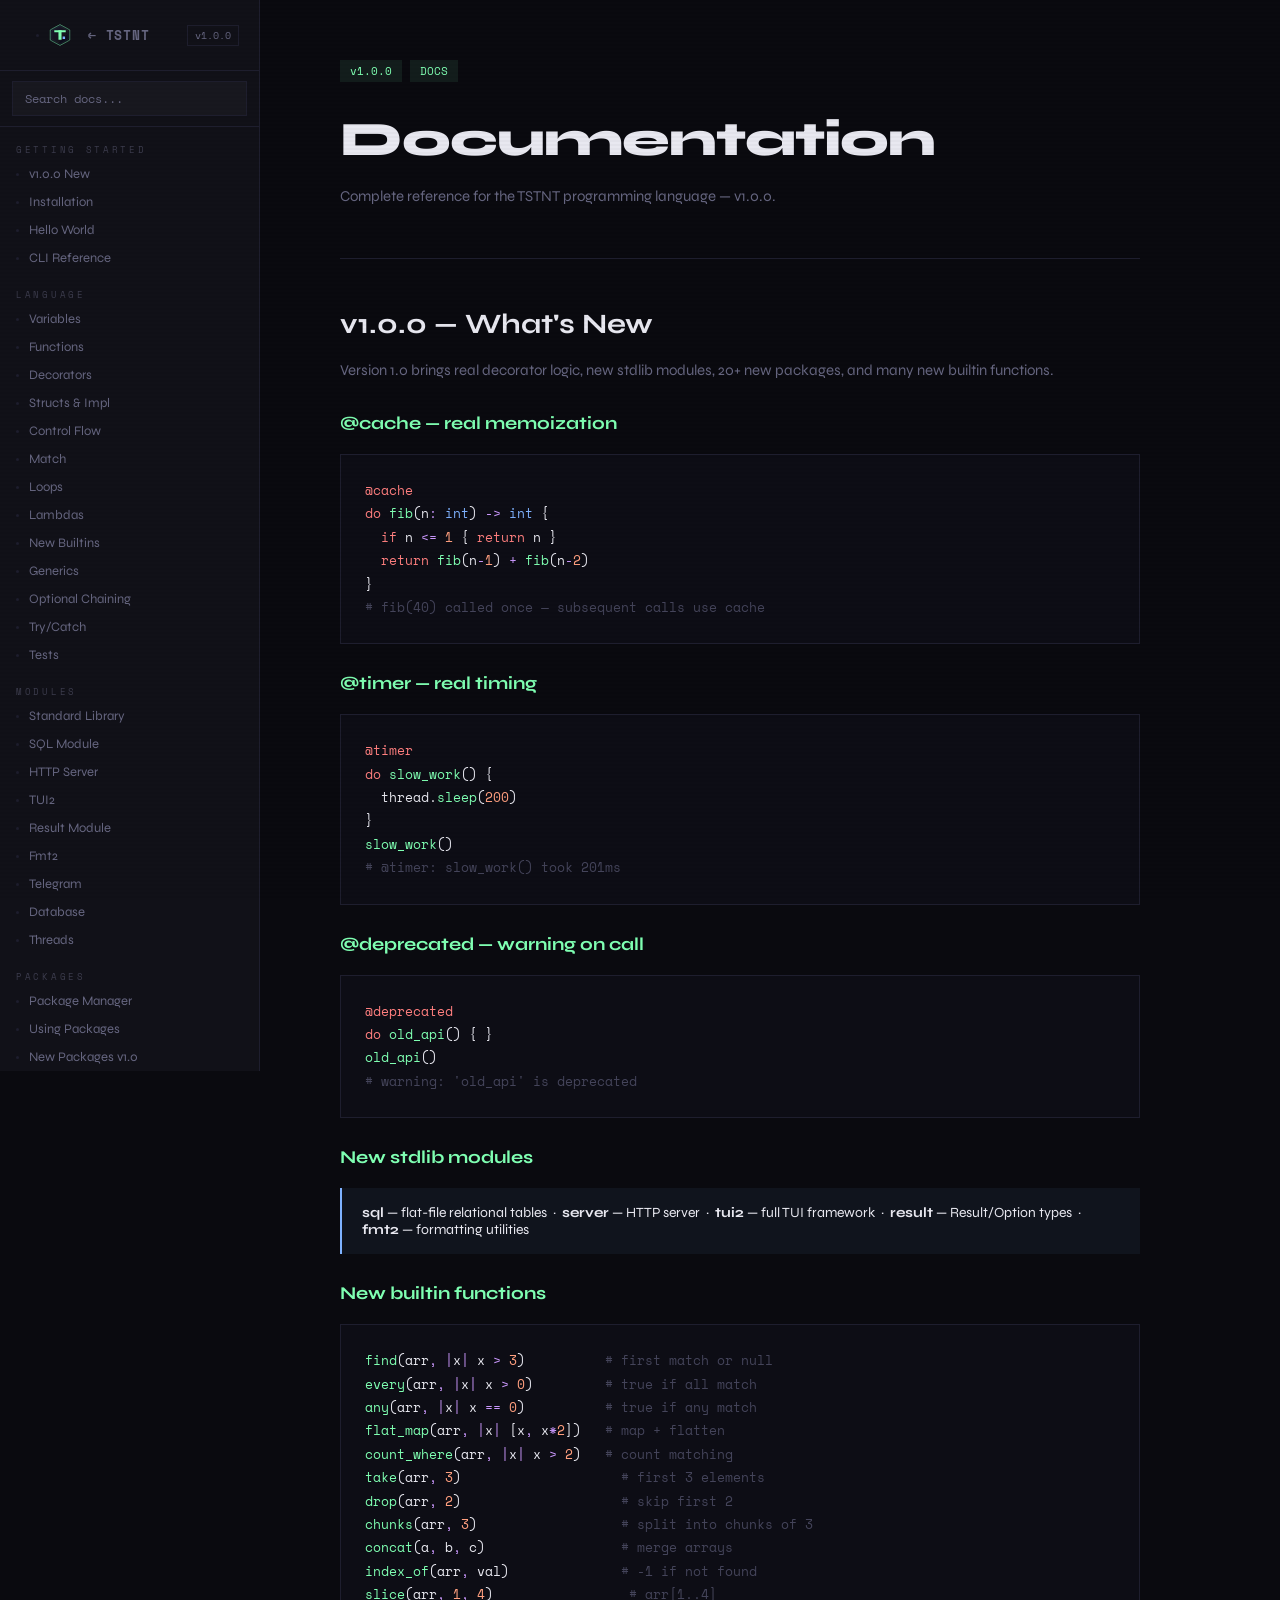
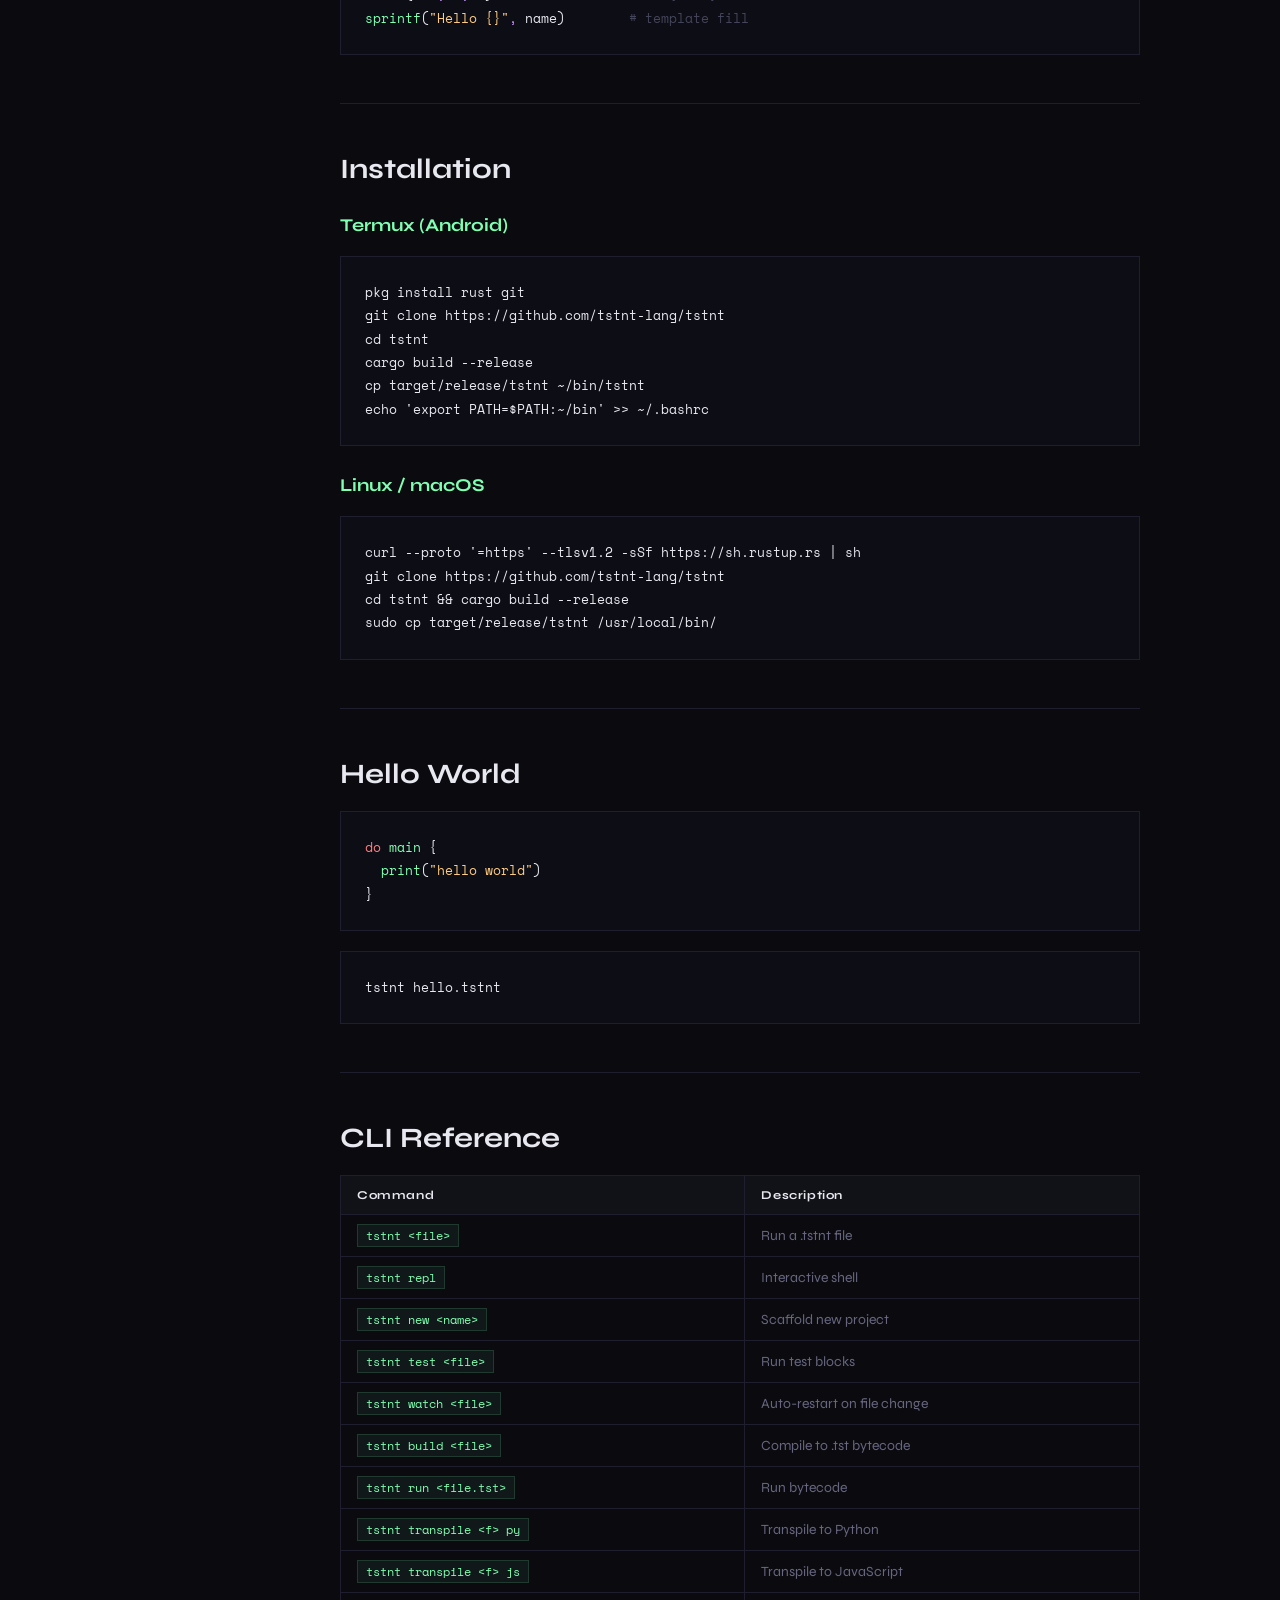
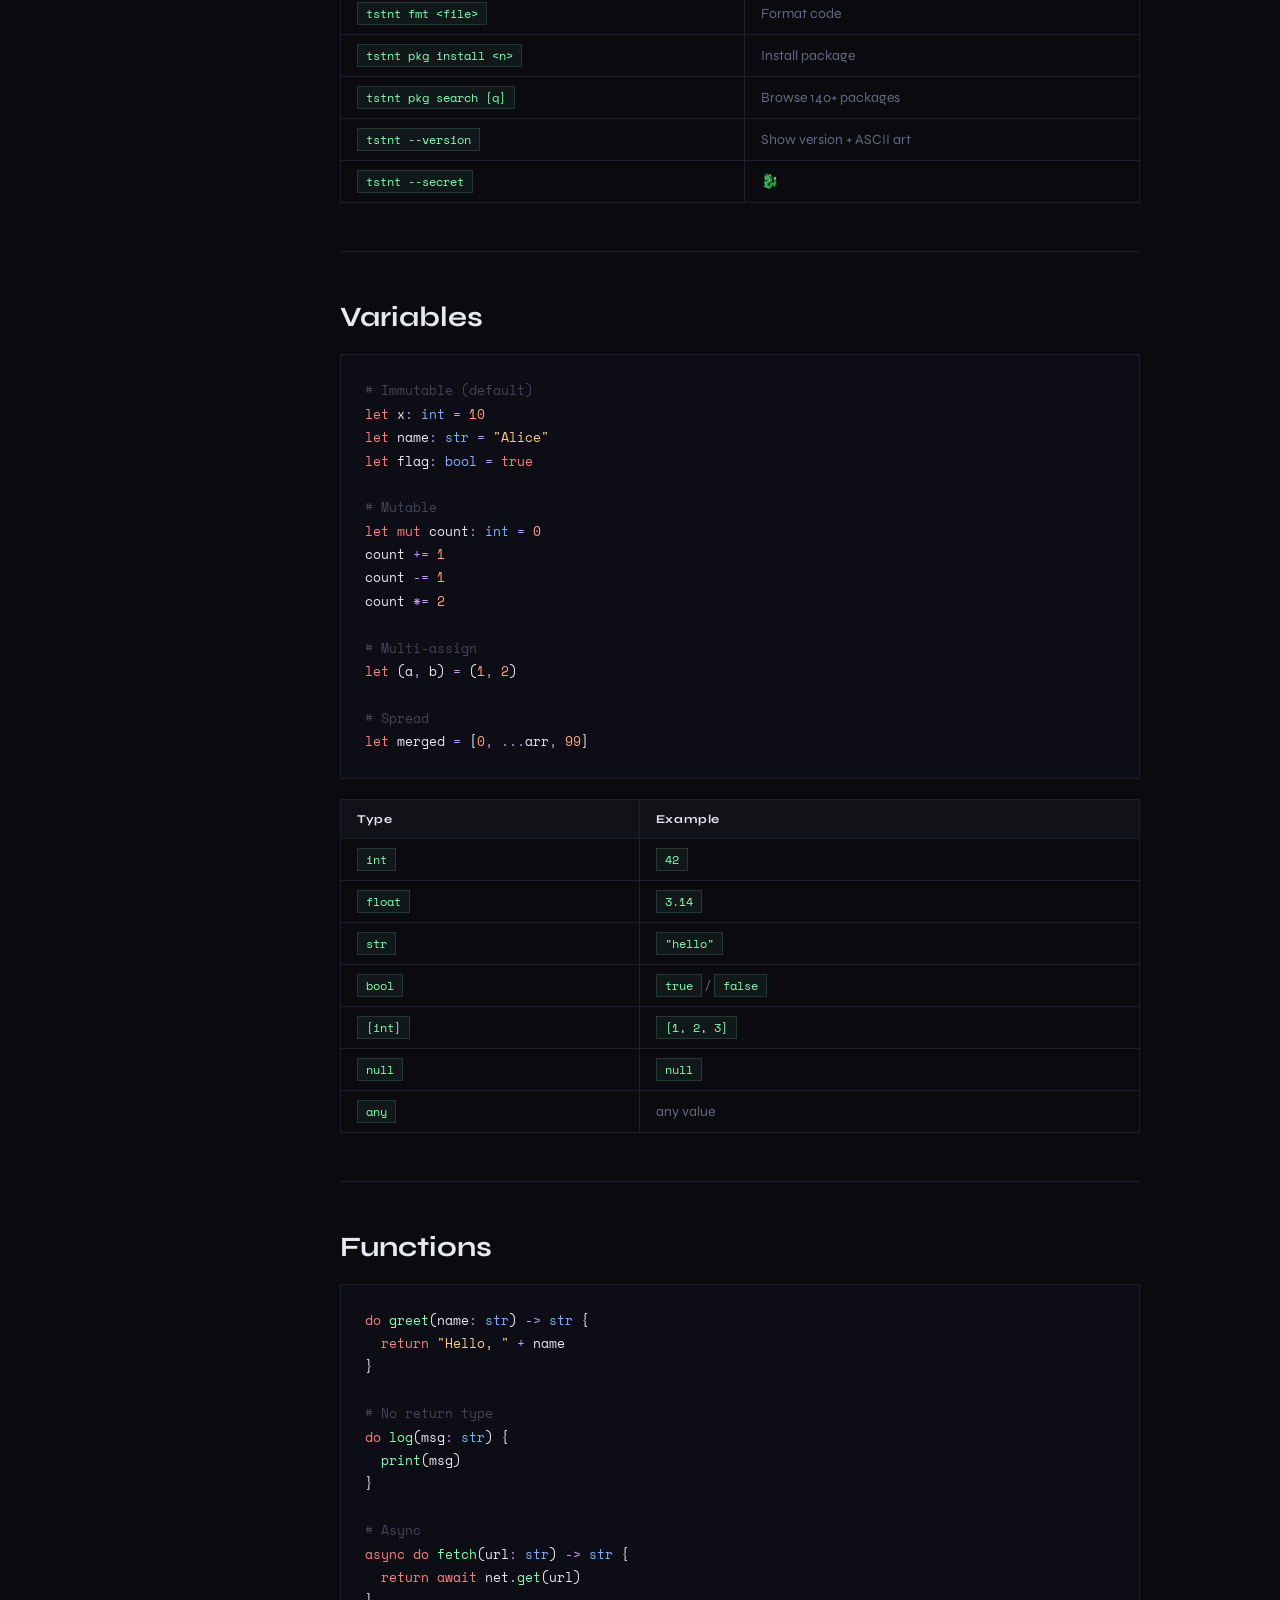
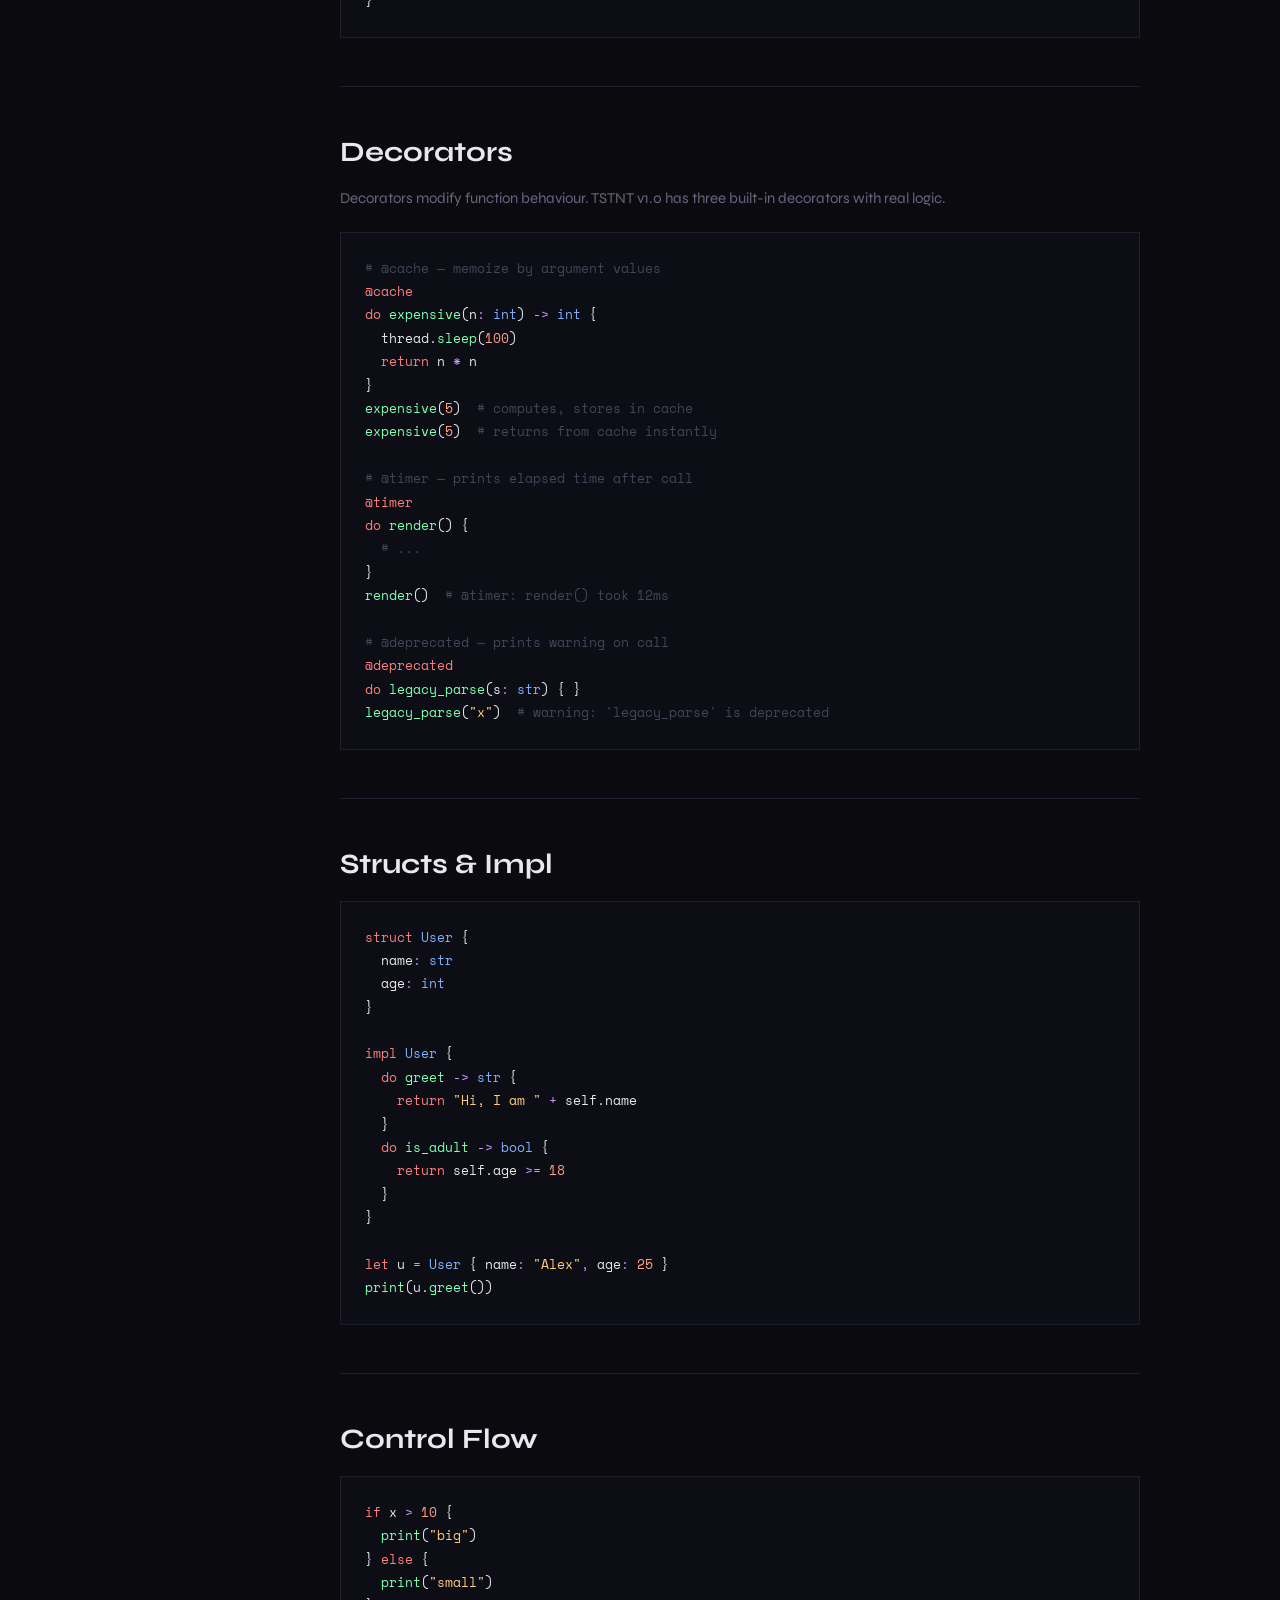
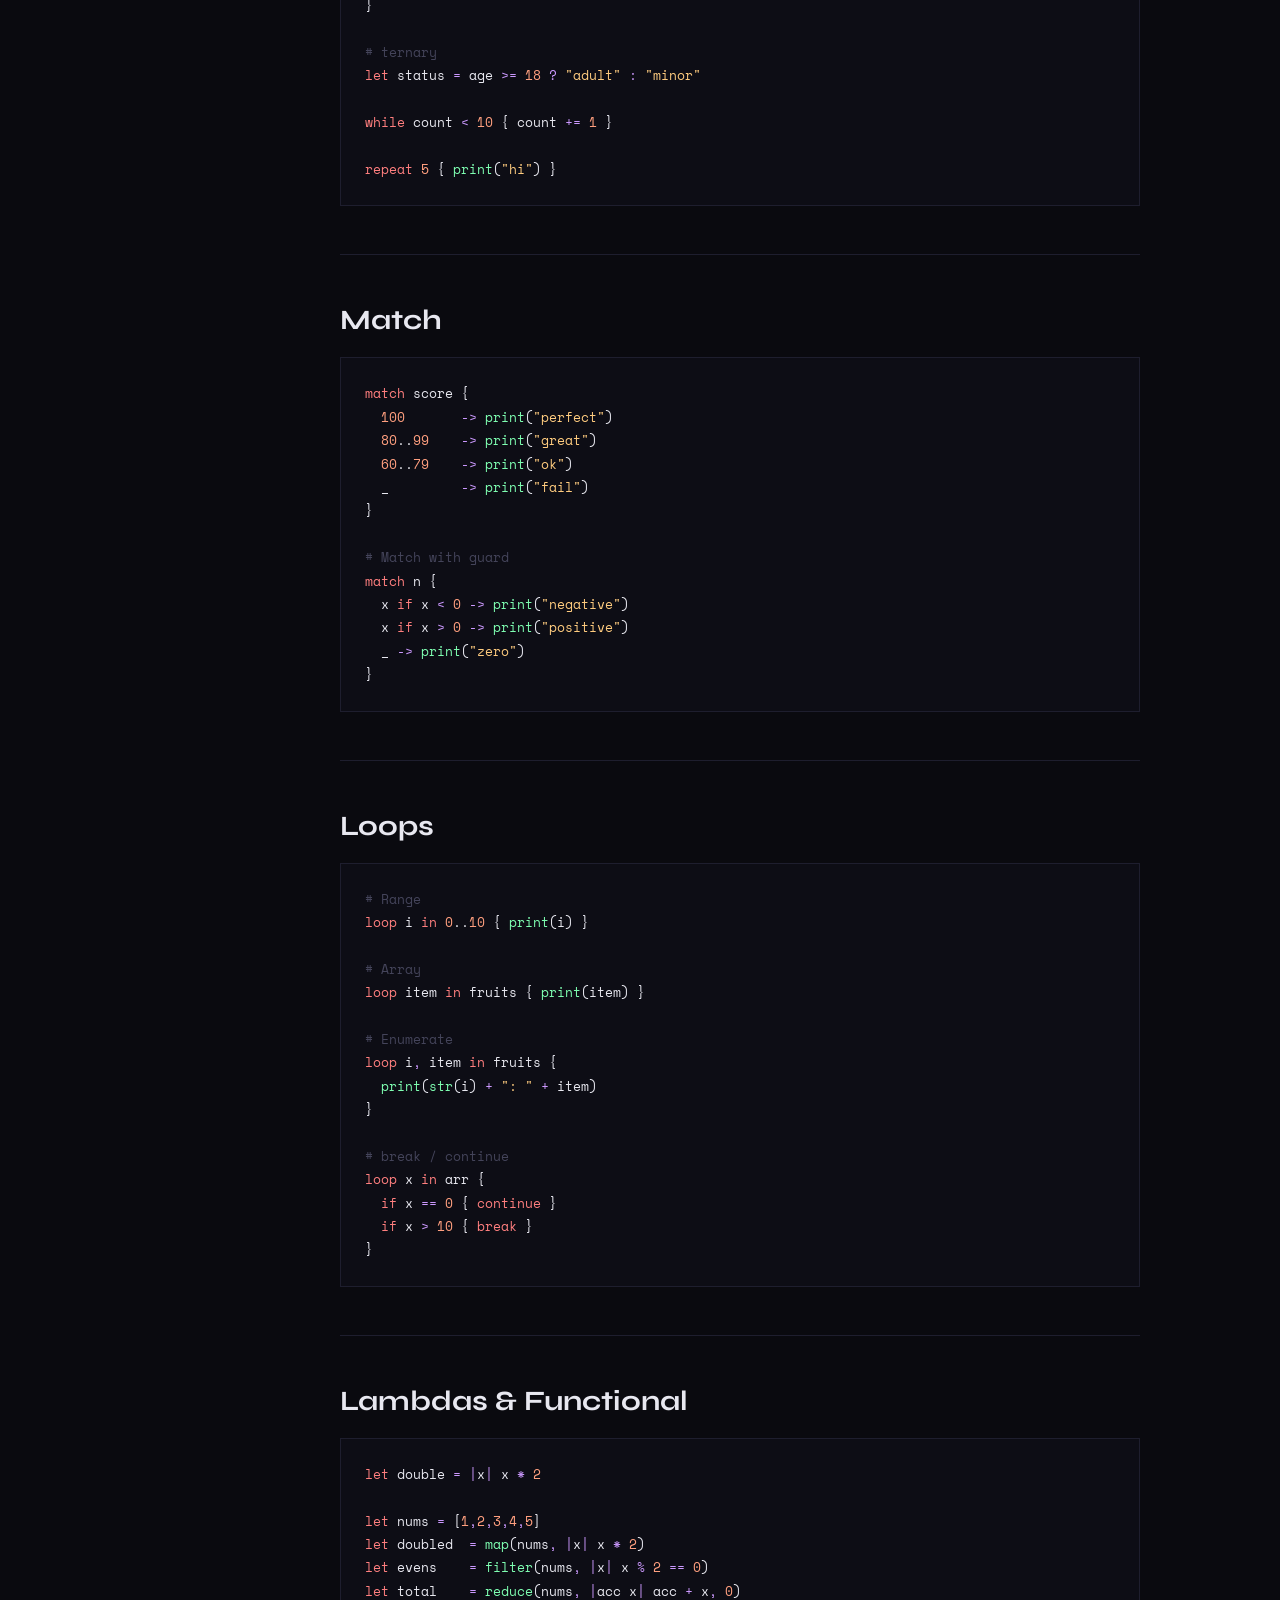
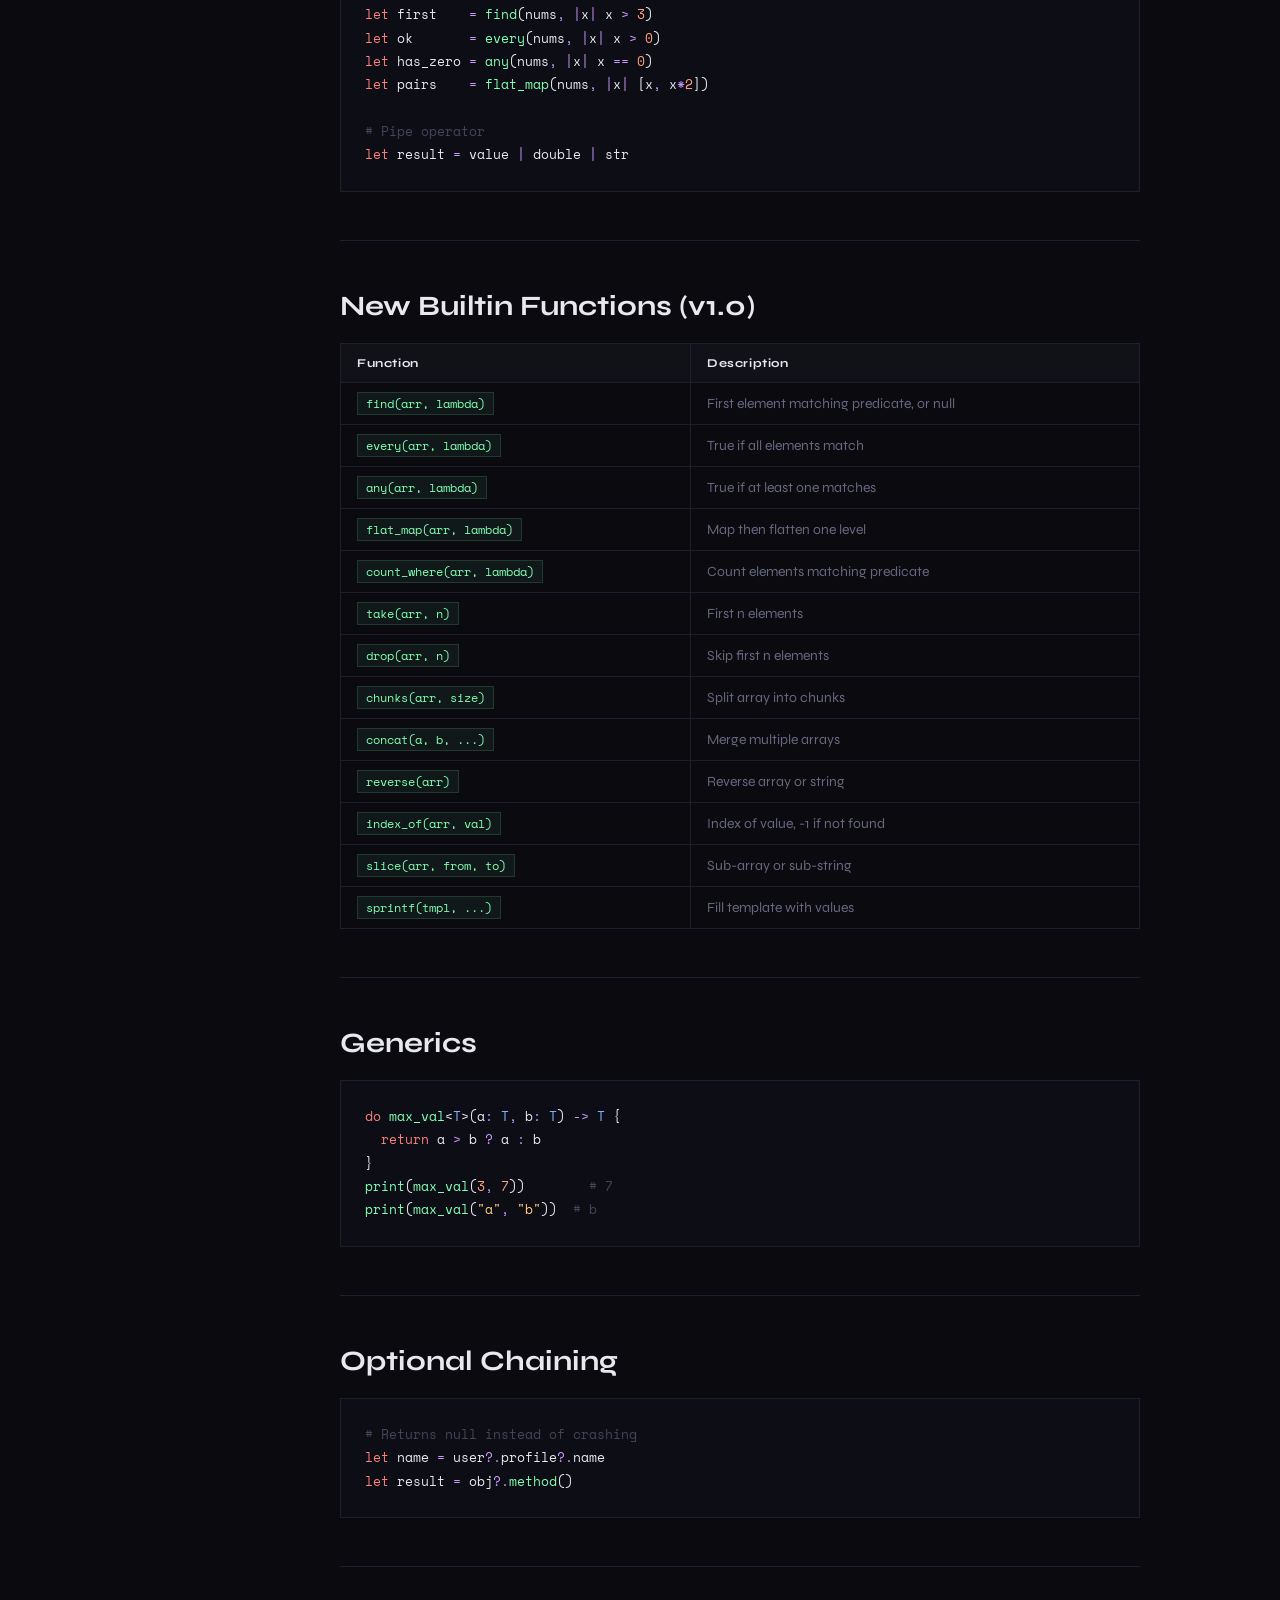
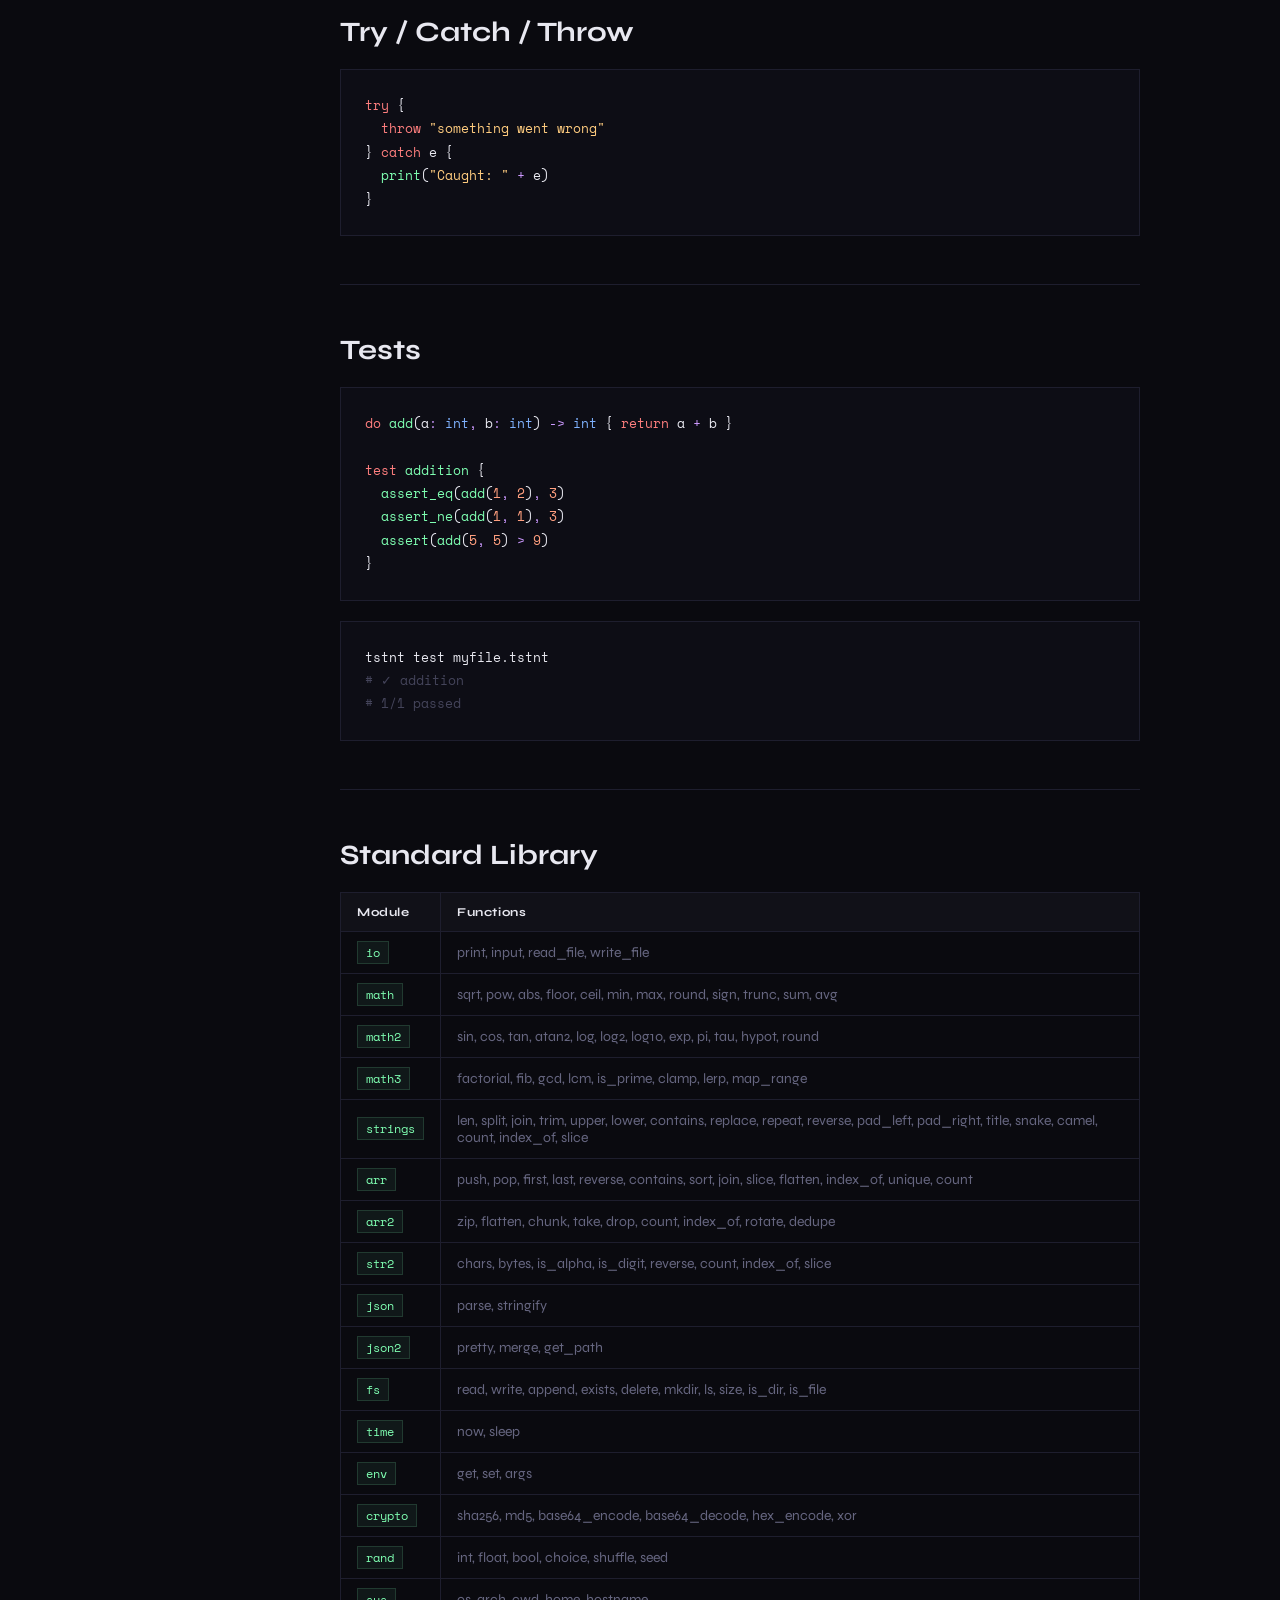
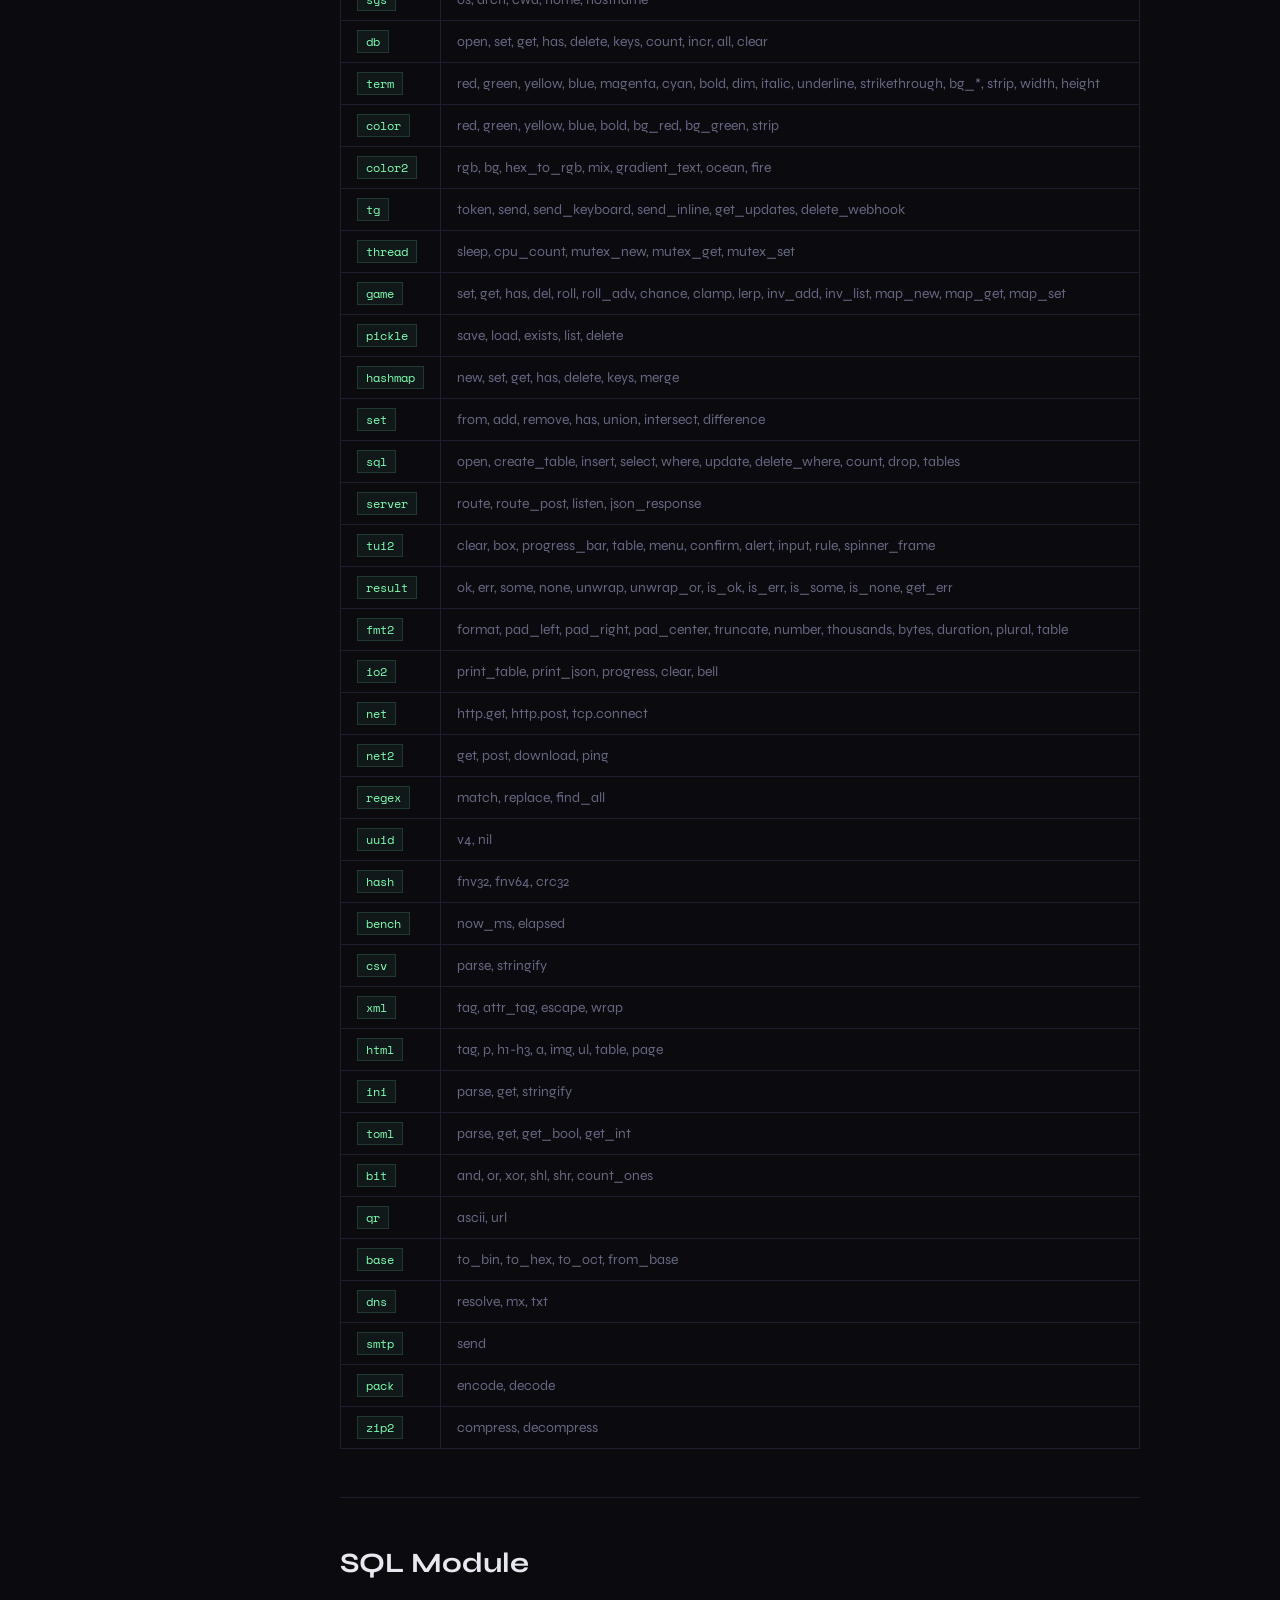
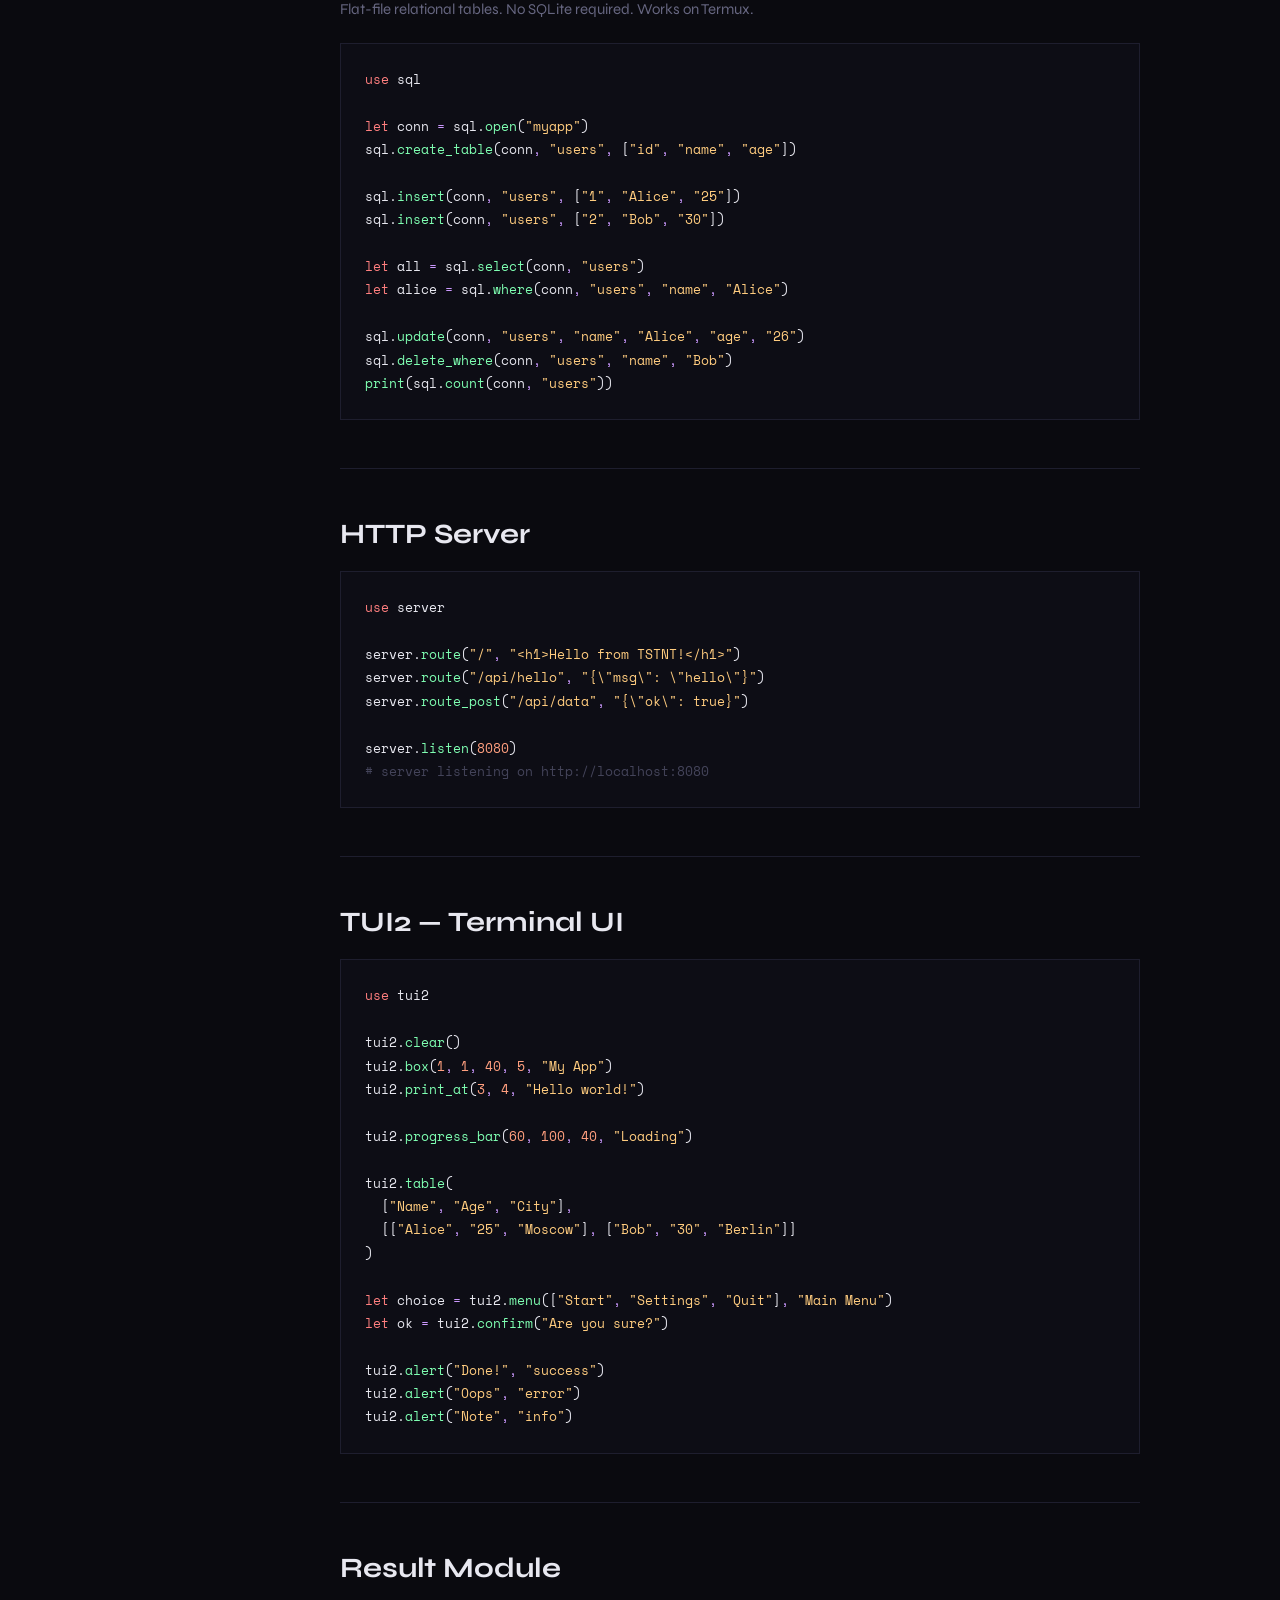
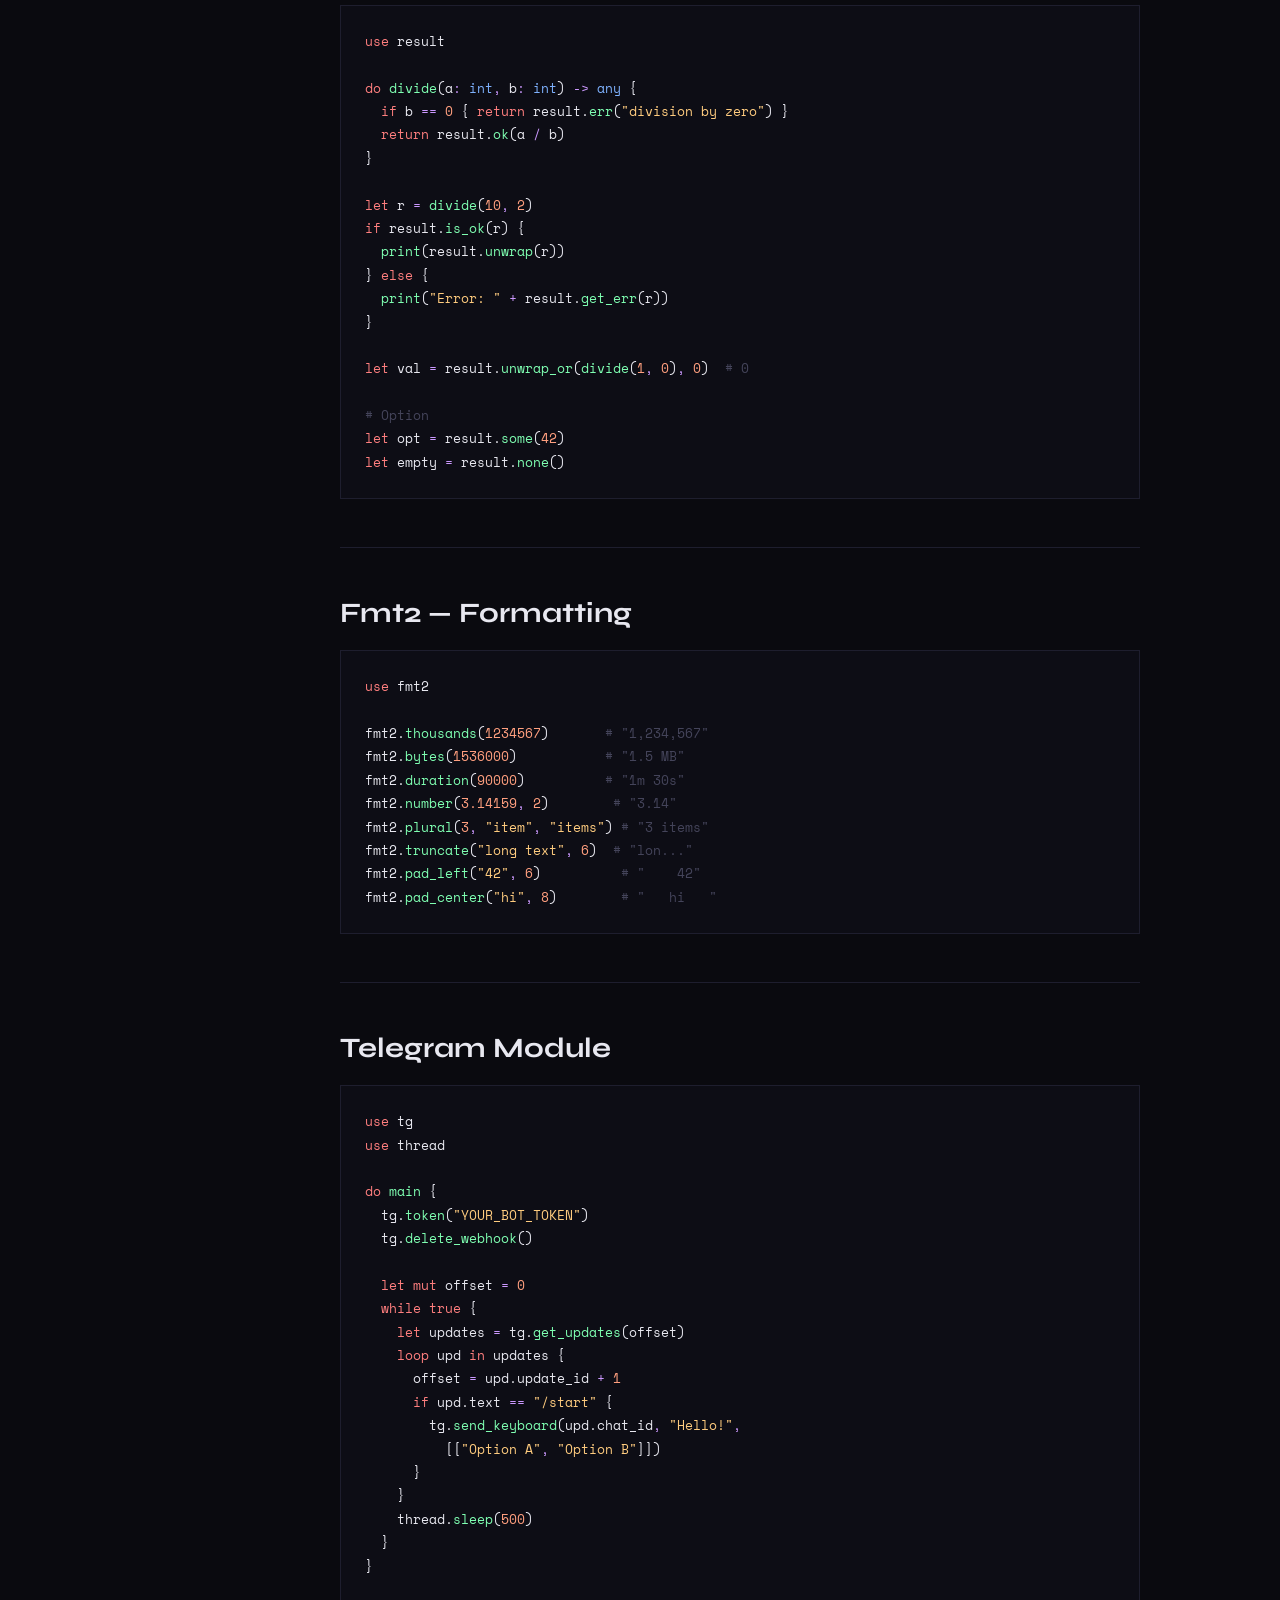
==== commit a52e2408: "v1.0.0 — OG tags, favicon, new design" ====
--- a/docs.html
+++ b/docs.html
@@ -3,7 +3,17 @@
 <head>
 <meta charset="UTF-8">
 <meta name="viewport" content="width=device-width, initial-scale=1.0">
-<title>TSTNT Docs</title>
+<title>TSTNT Docs — v1.0.0</title>
+<link rel="icon" type="image/svg+xml" href="[data-uri]">
+<meta name="description" content="Complete documentation for the TSTNT programming language — v1.0.0.">
+<meta property="og:title" content="TSTNT Docs — v1.0.0">
+<meta property="og:description" content="Complete reference for TSTNT — variables, functions, structs, stdlib, packages and more.">
+<meta property="og:image" content="https://tstnt-lang.github.io/og-docs.png">
+<meta property="og:url" content="https://tstnt-lang.github.io/docs.html">
+<meta property="og:type" content="website">
+<meta name="twitter:card" content="summary">
+<meta name="twitter:title" content="TSTNT Docs">
+<meta name="twitter:image" content="https://tstnt-lang.github.io/og-docs.png">
 <link href="https://fonts.googleapis.com/css2?family=Space+Mono:wght@400;700&family=Syne:wght@400;600;800&display=swap" rel="stylesheet">
 <style>
   :root {
@@ -188,7 +198,7 @@
 <div class="progress-bar" id="progressBar"></div>
 
 <div class="mobile-nav">
-  <a href="index.html" class="mobile-nav-logo">← TSTNT</a>
+  <a href="index.html" class="mobile-nav-logo"><img src="[data-uri]" style="width:22px;height:22px;vertical-align:middle;margin-right:7px;">← TSTNT</a>
   <button class="mobile-nav-btn" id="docsHamburger"><span></span><span></span><span></span></button>
 </div>
 
@@ -202,38 +212,46 @@
   <div class="search-results-list" id="drawerResults" style="display:none;"></div>
   <div id="drawerNav">
   <div class="sidebar-section">GETTING STARTED</div>
-  <a href="#v9">v0.9.0 New</a>
+  <a href="#v10">v1.0.0 New</a>
   <a href="#install" class="drawer-link">Installation</a>
   <a href="#hello" class="drawer-link">Hello World</a>
   <a href="#cli" class="drawer-link">CLI Reference</a>
   <div class="sidebar-section">LANGUAGE</div>
   <a href="#variables" class="drawer-link">Variables</a>
   <a href="#functions" class="drawer-link">Functions</a>
+  <a href="#decorators" class="drawer-link">Decorators</a>
   <a href="#structs" class="drawer-link">Structs &amp; Impl</a>
   <a href="#control" class="drawer-link">Control Flow</a>
   <a href="#match" class="drawer-link">Match</a>
   <a href="#loops" class="drawer-link">Loops</a>
   <a href="#lambdas" class="drawer-link">Lambdas</a>
+  <a href="#builtins" class="drawer-link">New Builtins</a>
   <a href="#generics" class="drawer-link">Generics</a>
   <a href="#optionals" class="drawer-link">Optional Chaining</a>
   <a href="#errors" class="drawer-link">Try/Catch</a>
   <a href="#tests" class="drawer-link">Tests</a>
   <div class="sidebar-section">MODULES</div>
   <a href="#stdlib" class="drawer-link">Standard Library</a>
+  <a href="#sql" class="drawer-link">SQL Module</a>
+  <a href="#server" class="drawer-link">HTTP Server</a>
+  <a href="#tui2" class="drawer-link">TUI2</a>
+  <a href="#result" class="drawer-link">Result Module</a>
+  <a href="#fmt2" class="drawer-link">Fmt2</a>
   <a href="#tg" class="drawer-link">Telegram</a>
   <a href="#db" class="drawer-link">Database</a>
   <a href="#threads" class="drawer-link">Threads</a>
   <div class="sidebar-section">PACKAGES</div>
   <a href="#pkg" class="drawer-link">Package Manager</a>
   <a href="#using-pkg" class="drawer-link">Using Packages</a>
+  <a href="#new-pkg" class="drawer-link">New Packages v1.0</a>
   </div>
 </div>
 <div class="sidebar-overlay" id="sidebarOverlay"></div>
 
 <div class="sidebar">
   <div class="sidebar-top">
-    <a href="index.html" class="sidebar-logo">← TSTNT</a>
-    <span class="sidebar-version">v0.9.0</span>
+    <a href="index.html" class="sidebar-logo"><img src="[data-uri]" style="width:22px;height:22px;vertical-align:middle;margin-right:7px;">← TSTNT</a>
+    <span class="sidebar-version">v1.0.0</span>
   </div>
   <div class="search-wrap">
     <input class="search-input" id="sidebarSearch" placeholder="Search docs..." autocomplete="off">
@@ -241,87 +259,95 @@
   <div class="search-results-list" id="searchResults" style="display:none;"></div>
   <div id="sidebarNav">
     <div class="sidebar-section">GETTING STARTED</div>
-    <a href="#v9">v0.9.0 New</a>
-  <a href="#install" class="active">Installation</a>
+    <a href="#v10">v1.0.0 New</a>
+    <a href="#install" class="active">Installation</a>
     <a href="#hello">Hello World</a>
     <a href="#cli">CLI Reference</a>
     <div class="sidebar-section">LANGUAGE</div>
     <a href="#variables">Variables</a>
     <a href="#functions">Functions</a>
+    <a href="#decorators">Decorators</a>
     <a href="#structs">Structs &amp; Impl</a>
     <a href="#control">Control Flow</a>
     <a href="#match">Match</a>
     <a href="#loops">Loops</a>
     <a href="#lambdas">Lambdas</a>
+    <a href="#builtins">New Builtins</a>
     <a href="#generics">Generics</a>
     <a href="#optionals">Optional Chaining</a>
     <a href="#errors">Try/Catch</a>
     <a href="#tests">Tests</a>
     <div class="sidebar-section">MODULES</div>
     <a href="#stdlib">Standard Library</a>
+    <a href="#sql">SQL Module</a>
+    <a href="#server">HTTP Server</a>
+    <a href="#tui2">TUI2</a>
+    <a href="#result">Result Module</a>
+    <a href="#fmt2">Fmt2</a>
     <a href="#tg">Telegram</a>
     <a href="#db">Database</a>
     <a href="#threads">Threads</a>
     <div class="sidebar-section">PACKAGES</div>
     <a href="#pkg">Package Manager</a>
     <a href="#using-pkg">Using Packages</a>
+    <a href="#new-pkg">New Packages v1.0</a>
   </div>
 </div>
 
 <div class="content">
-  <div class="tag">v0.9.0</div><div class="tag">DOCS</div>
+  <div class="tag">v1.0.0</div><div class="tag">DOCS</div>
   <h1>Documentation</h1>
-  <p>Complete reference for the TSTNT programming language.</p>
-
-    <h2 id="v9">v0.9.0 — What's New</h2>
-
-  <h3>tstnt new &lt;project&gt;</h3>
-  <pre>tstnt new myproject
-# Creates:
-# myproject/
-# ├── src/main.tstnt
-# ├── tests/test.tstnt
-# ├── pkg.json
-# └── README.md</pre>
-
-  <h3>Decorators</h3>
+  <p>Complete reference for the TSTNT programming language — v1.0.0.</p>
+
+  <h2 id="v10">v1.0.0 — What's New</h2>
+  <p>Version 1.0 brings real decorator logic, new stdlib modules, 20+ new packages, and many new builtin functions.</p>
+
+  <h3>@cache — real memoization</h3>
   <pre><span class="kw">@cache</span>
-<span class="kw">do</span> <span class="fn">expensive</span>(n<span class="op">:</span> <span class="type">int</span>) <span class="op">-></span> <span class="type">int</span> { <span class="kw">return</span> n <span class="op">*</span> n <span class="op">*</span> n }
-
-<span class="kw">@timer</span>
-<span class="kw">do</span> <span class="fn">slow_func</span>() { }
-
-<span class="kw">@deprecated</span>
-<span class="kw">do</span> <span class="fn">old_api</span>() { }</pre>
-
-  <h3>Pickle — persist any value</h3>
-  <pre><span class="kw">use</span> pickle
-
-pickle.<span class="fn">save</span>(<span class="str">"state"</span><span class="op">,</span> player)
-<span class="kw">let</span> loaded <span class="op">=</span> pickle.<span class="fn">load</span>(<span class="str">"state"</span>)
-<span class="fn">print</span>(pickle.<span class="fn">list</span>())</pre>
-
-  <h3>HashMap &amp; Set</h3>
-  <pre><span class="kw">use</span> hashmap
-<span class="kw">use</span> set
-
-<span class="kw">let mut</span> m <span class="op">=</span> hashmap.<span class="fn">new</span>()
-m <span class="op">=</span> hashmap.<span class="fn">set</span>(m<span class="op">,</span> <span class="str">"name"</span><span class="op">,</span> <span class="str">"Alice"</span>)
-<span class="fn">print</span>(hashmap.<span class="fn">get</span>(m<span class="op">,</span> <span class="str">"name"</span>))
-
-<span class="kw">let mut</span> s <span class="op">=</span> set.<span class="fn">from</span>([<span class="num">1</span><span class="op">,</span><span class="num">2</span><span class="op">,</span><span class="num">3</span><span class="op">,</span><span class="num">2</span><span class="op">,</span><span class="num">1</span>])
-<span class="cm"># s = [1, 2, 3] — deduped</span>
-<span class="fn">print</span>(set.<span class="fn">union</span>(s<span class="op">,</span> [<span class="num">4</span><span class="op">,</span><span class="num">5</span>]))</pre>
-
-  <h3>New built-in functions</h3>
-  <pre><span class="fn">default</span>(null<span class="op">,</span> <span class="str">"fallback"</span>)    <span class="cm"># "fallback"</span>
-<span class="fn">not_null</span>(<span class="num">42</span>)                  <span class="cm"># true</span>
-<span class="fn">coalesce</span>(null<span class="op">,</span> null<span class="op">,</span> <span class="str">"ok"</span>)  <span class="cm"># "ok"</span>
-<span class="fn">clamp</span>(<span class="num">150</span><span class="op">,</span> <span class="num">0</span><span class="op">,</span> <span class="num">100</span>)            <span class="cm"># 100</span>
-<span class="fn">repeat_str</span>(<span class="str">"ab"</span><span class="op">,</span> <span class="num">3</span>)          <span class="cm"># "ababab"</span>
-<span class="fn">tap</span>(value)                     <span class="cm"># prints &amp; returns</span></pre>
-
-<h2 id="install">Installation</h2>
+<span class="kw">do</span> <span class="fn">fib</span>(n<span class="op">:</span> <span class="type">int</span>) <span class="op">-></span> <span class="type">int</span> {
+  <span class="kw">if</span> n <span class="op">&lt;=</span> <span class="num">1</span> { <span class="kw">return</span> n }
+  <span class="kw">return</span> <span class="fn">fib</span>(n<span class="op">-</span><span class="num">1</span>) <span class="op">+</span> <span class="fn">fib</span>(n<span class="op">-</span><span class="num">2</span>)
+}
+<span class="cm"># fib(40) called once — subsequent calls use cache</span></pre>
+
+  <h3>@timer — real timing</h3>
+  <pre><span class="kw">@timer</span>
+<span class="kw">do</span> <span class="fn">slow_work</span>() {
+  thread.<span class="fn">sleep</span>(<span class="num">200</span>)
+}
+<span class="fn">slow_work</span>()
+<span class="cm"># @timer: slow_work() took 201ms</span></pre>
+
+  <h3>@deprecated — warning on call</h3>
+  <pre><span class="kw">@deprecated</span>
+<span class="kw">do</span> <span class="fn">old_api</span>() { }
+<span class="fn">old_api</span>()
+<span class="cm"># warning: 'old_api' is deprecated</span></pre>
+
+  <h3>New stdlib modules</h3>
+  <div class="note">
+    <strong>sql</strong> — flat-file relational tables &nbsp;·&nbsp;
+    <strong>server</strong> — HTTP server &nbsp;·&nbsp;
+    <strong>tui2</strong> — full TUI framework &nbsp;·&nbsp;
+    <strong>result</strong> — Result/Option types &nbsp;·&nbsp;
+    <strong>fmt2</strong> — formatting utilities
+  </div>
+
+  <h3>New builtin functions</h3>
+  <pre><span class="fn">find</span>(arr<span class="op">,</span> <span class="op">|</span>x<span class="op">|</span> x <span class="op">></span> <span class="num">3</span>)          <span class="cm"># first match or null</span>
+<span class="fn">every</span>(arr<span class="op">,</span> <span class="op">|</span>x<span class="op">|</span> x <span class="op">></span> <span class="num">0</span>)         <span class="cm"># true if all match</span>
+<span class="fn">any</span>(arr<span class="op">,</span> <span class="op">|</span>x<span class="op">|</span> x <span class="op">==</span> <span class="num">0</span>)          <span class="cm"># true if any match</span>
+<span class="fn">flat_map</span>(arr<span class="op">,</span> <span class="op">|</span>x<span class="op">|</span> [x<span class="op">,</span> x<span class="op">*</span><span class="num">2</span>])   <span class="cm"># map + flatten</span>
+<span class="fn">count_where</span>(arr<span class="op">,</span> <span class="op">|</span>x<span class="op">|</span> x <span class="op">></span> <span class="num">2</span>)   <span class="cm"># count matching</span>
+<span class="fn">take</span>(arr<span class="op">,</span> <span class="num">3</span>)                    <span class="cm"># first 3 elements</span>
+<span class="fn">drop</span>(arr<span class="op">,</span> <span class="num">2</span>)                    <span class="cm"># skip first 2</span>
+<span class="fn">chunks</span>(arr<span class="op">,</span> <span class="num">3</span>)                  <span class="cm"># split into chunks of 3</span>
+<span class="fn">concat</span>(a<span class="op">,</span> b<span class="op">,</span> c)                 <span class="cm"># merge arrays</span>
+<span class="fn">index_of</span>(arr<span class="op">,</span> val)              <span class="cm"># -1 if not found</span>
+<span class="fn">slice</span>(arr<span class="op">,</span> <span class="num">1</span><span class="op">,</span> <span class="num">4</span>)                 <span class="cm"># arr[1..4]</span>
+<span class="fn">sprintf</span>(<span class="str">"Hello {}"</span><span class="op">,</span> name)        <span class="cm"># template fill</span></pre>
+
+  <h2 id="install">Installation</h2>
   <h3>Termux (Android)</h3>
   <pre>pkg install rust git
 git clone https://github.com/tstnt-lang/tstnt
@@ -330,7 +356,7 @@
 cp target/release/tstnt ~/bin/tstnt
 echo 'export PATH=$PATH:~/bin' >> ~/.bashrc</pre>
 
-  <h3>Linux</h3>
+  <h3>Linux / macOS</h3>
   <pre>curl --proto '=https' --tlsv1.2 -sSf https://sh.rustup.rs | sh
 git clone https://github.com/tstnt-lang/tstnt
 cd tstnt &amp;&amp; cargo build --release
@@ -347,12 +373,16 @@
     <tr><th>Command</th><th>Description</th></tr>
     <tr><td><code>tstnt &lt;file&gt;</code></td><td>Run a .tstnt file</td></tr>
     <tr><td><code>tstnt repl</code></td><td>Interactive shell</td></tr>
+    <tr><td><code>tstnt new &lt;name&gt;</code></td><td>Scaffold new project</td></tr>
     <tr><td><code>tstnt test &lt;file&gt;</code></td><td>Run test blocks</td></tr>
     <tr><td><code>tstnt watch &lt;file&gt;</code></td><td>Auto-restart on file change</td></tr>
     <tr><td><code>tstnt build &lt;file&gt;</code></td><td>Compile to .tst bytecode</td></tr>
+    <tr><td><code>tstnt run &lt;file.tst&gt;</code></td><td>Run bytecode</td></tr>
     <tr><td><code>tstnt transpile &lt;f&gt; py</code></td><td>Transpile to Python</td></tr>
     <tr><td><code>tstnt transpile &lt;f&gt; js</code></td><td>Transpile to JavaScript</td></tr>
     <tr><td><code>tstnt fmt &lt;file&gt;</code></td><td>Format code</td></tr>
+    <tr><td><code>tstnt pkg install &lt;n&gt;</code></td><td>Install package</td></tr>
+    <tr><td><code>tstnt pkg search [q]</code></td><td>Browse 140+ packages</td></tr>
     <tr><td><code>tstnt --version</code></td><td>Show version + ASCII art</td></tr>
     <tr><td><code>tstnt --secret</code></td><td>🐉</td></tr>
   </table>
@@ -372,8 +402,8 @@
 <span class="cm"># Multi-assign</span>
 <span class="kw">let</span> (a<span class="op">,</span> b) <span class="op">=</span> (<span class="num">1</span><span class="op">,</span> <span class="num">2</span>)
 
-<span class="cm"># Type inference</span>
-<span class="kw">let</span> arr <span class="op">=</span> [<span class="num">1</span><span class="op">,</span> <span class="num">2</span><span class="op">,</span> <span class="num">3</span>]</pre>
+<span class="cm"># Spread</span>
+<span class="kw">let</span> merged <span class="op">=</span> [<span class="num">0</span><span class="op">,</span> <span class="op">...</span>arr<span class="op">,</span> <span class="num">99</span>]</pre>
 
   <table>
     <tr><th>Type</th><th>Example</th></tr>
@@ -401,6 +431,29 @@
   <span class="kw">return</span> <span class="kw">await</span> net.<span class="fn">get</span>(url)
 }</pre>
 
+  <h2 id="decorators">Decorators</h2>
+  <p>Decorators modify function behaviour. TSTNT v1.0 has three built-in decorators with real logic.</p>
+  <pre><span class="cm"># @cache — memoize by argument values</span>
+<span class="kw">@cache</span>
+<span class="kw">do</span> <span class="fn">expensive</span>(n<span class="op">:</span> <span class="type">int</span>) <span class="op">-></span> <span class="type">int</span> {
+  thread.<span class="fn">sleep</span>(<span class="num">100</span>)
+  <span class="kw">return</span> n <span class="op">*</span> n
+}
+<span class="fn">expensive</span>(<span class="num">5</span>)  <span class="cm"># computes, stores in cache</span>
+<span class="fn">expensive</span>(<span class="num">5</span>)  <span class="cm"># returns from cache instantly</span>
+
+<span class="cm"># @timer — prints elapsed time after call</span>
+<span class="kw">@timer</span>
+<span class="kw">do</span> <span class="fn">render</span>() {
+  <span class="cm"># ...</span>
+}
+<span class="fn">render</span>()  <span class="cm"># @timer: render() took 12ms</span>
+
+<span class="cm"># @deprecated — prints warning on call</span>
+<span class="kw">@deprecated</span>
+<span class="kw">do</span> <span class="fn">legacy_parse</span>(s<span class="op">:</span> <span class="type">str</span>) { }
+<span class="fn">legacy_parse</span>(<span class="str">"x"</span>)  <span class="cm"># warning: 'legacy_parse' is deprecated</span></pre>
+
   <h2 id="structs">Structs &amp; Impl</h2>
   <pre><span class="kw">struct</span> <span class="type">User</span> {
   name<span class="op">:</span> <span class="type">str</span>
@@ -426,19 +479,12 @@
   <span class="fn">print</span>(<span class="str">"small"</span>)
 }
 
-<span class="cm"># if as expression</span>
-<span class="kw">let</span> label <span class="op">=</span> <span class="kw">if</span> x <span class="op">></span> <span class="num">0</span> { <span class="str">"positive"</span> } <span class="kw">else</span> { <span class="str">"negative"</span> }
-
 <span class="cm"># ternary</span>
 <span class="kw">let</span> status <span class="op">=</span> age <span class="op">>=</span> <span class="num">18</span> <span class="op">?</span> <span class="str">"adult"</span> <span class="op">:</span> <span class="str">"minor"</span>
 
-<span class="kw">while</span> count <span class="op">&lt;</span> <span class="num">10</span> {
-  count <span class="op">+=</span> <span class="num">1</span>
-}
-
-<span class="kw">repeat</span> <span class="num">5</span> {
-  <span class="fn">print</span>(<span class="str">"hi"</span>)
-}</pre>
+<span class="kw">while</span> count <span class="op">&lt;</span> <span class="num">10</span> { count <span class="op">+=</span> <span class="num">1</span> }
+
+<span class="kw">repeat</span> <span class="num">5</span> { <span class="fn">print</span>(<span class="str">"hi"</span>) }</pre>
 
   <h2 id="match">Match</h2>
   <pre><span class="kw">match</span> score {
@@ -456,19 +502,15 @@
 }</pre>
 
   <h2 id="loops">Loops</h2>
-  <pre><span class="cm"># Range loop</span>
-<span class="kw">loop</span> i <span class="kw">in</span> <span class="num">0</span>..<span class="num">10</span> {
-  <span class="fn">print</span>(i)
-}
-
-<span class="cm"># Array loop</span>
-<span class="kw">loop</span> item <span class="kw">in</span> fruits {
-  <span class="fn">print</span>(item)
-}
+  <pre><span class="cm"># Range</span>
+<span class="kw">loop</span> i <span class="kw">in</span> <span class="num">0</span>..<span class="num">10</span> { <span class="fn">print</span>(i) }
+
+<span class="cm"># Array</span>
+<span class="kw">loop</span> item <span class="kw">in</span> fruits { <span class="fn">print</span>(item) }
 
 <span class="cm"># Enumerate</span>
 <span class="kw">loop</span> i<span class="op">,</span> item <span class="kw">in</span> fruits {
-  <span class="fn">print</span>(i <span class="op">+</span> <span class="str">": "</span> <span class="op">+</span> item)
+  <span class="fn">print</span>(<span class="fn">str</span>(i) <span class="op">+</span> <span class="str">": "</span> <span class="op">+</span> item)
 }
 
 <span class="cm"># break / continue</span>
@@ -479,21 +521,41 @@
 
   <h2 id="lambdas">Lambdas &amp; Functional</h2>
   <pre><span class="kw">let</span> double <span class="op">=</span> <span class="op">|</span>x<span class="op">|</span> x <span class="op">*</span> <span class="num">2</span>
-<span class="fn">print</span>(<span class="fn">apply</span>(double<span class="op">,</span> <span class="num">5</span>))  <span class="cm"># 10</span>
 
 <span class="kw">let</span> nums <span class="op">=</span> [<span class="num">1</span><span class="op">,</span><span class="num">2</span><span class="op">,</span><span class="num">3</span><span class="op">,</span><span class="num">4</span><span class="op">,</span><span class="num">5</span>]
-<span class="kw">let</span> doubled <span class="op">=</span> <span class="fn">map</span>(nums<span class="op">,</span> <span class="op">|</span>x<span class="op">|</span> x <span class="op">*</span> <span class="num">2</span>)
-<span class="kw">let</span> evens   <span class="op">=</span> <span class="fn">filter</span>(nums<span class="op">,</span> <span class="op">|</span>x<span class="op">|</span> x <span class="op">%</span> <span class="num">2</span> <span class="op">==</span> <span class="num">0</span>)
-<span class="kw">let</span> total   <span class="op">=</span> <span class="fn">reduce</span>(nums<span class="op">,</span> <span class="op">|</span>acc x<span class="op">|</span> acc <span class="op">+</span> x<span class="op">,</span> <span class="num">0</span>)
+<span class="kw">let</span> doubled  <span class="op">=</span> <span class="fn">map</span>(nums<span class="op">,</span> <span class="op">|</span>x<span class="op">|</span> x <span class="op">*</span> <span class="num">2</span>)
+<span class="kw">let</span> evens    <span class="op">=</span> <span class="fn">filter</span>(nums<span class="op">,</span> <span class="op">|</span>x<span class="op">|</span> x <span class="op">%</span> <span class="num">2</span> <span class="op">==</span> <span class="num">0</span>)
+<span class="kw">let</span> total    <span class="op">=</span> <span class="fn">reduce</span>(nums<span class="op">,</span> <span class="op">|</span>acc x<span class="op">|</span> acc <span class="op">+</span> x<span class="op">,</span> <span class="num">0</span>)
+<span class="kw">let</span> first    <span class="op">=</span> <span class="fn">find</span>(nums<span class="op">,</span> <span class="op">|</span>x<span class="op">|</span> x <span class="op">></span> <span class="num">3</span>)
+<span class="kw">let</span> ok       <span class="op">=</span> <span class="fn">every</span>(nums<span class="op">,</span> <span class="op">|</span>x<span class="op">|</span> x <span class="op">></span> <span class="num">0</span>)
+<span class="kw">let</span> has_zero <span class="op">=</span> <span class="fn">any</span>(nums<span class="op">,</span> <span class="op">|</span>x<span class="op">|</span> x <span class="op">==</span> <span class="num">0</span>)
+<span class="kw">let</span> pairs    <span class="op">=</span> <span class="fn">flat_map</span>(nums<span class="op">,</span> <span class="op">|</span>x<span class="op">|</span> [x<span class="op">,</span> x<span class="op">*</span><span class="num">2</span>])
 
 <span class="cm"># Pipe operator</span>
 <span class="kw">let</span> result <span class="op">=</span> value <span class="op">|</span> double <span class="op">|</span> str</pre>
+
+  <h2 id="builtins">New Builtin Functions (v1.0)</h2>
+  <table>
+    <tr><th>Function</th><th>Description</th></tr>
+    <tr><td><code>find(arr, lambda)</code></td><td>First element matching predicate, or null</td></tr>
+    <tr><td><code>every(arr, lambda)</code></td><td>True if all elements match</td></tr>
+    <tr><td><code>any(arr, lambda)</code></td><td>True if at least one matches</td></tr>
+    <tr><td><code>flat_map(arr, lambda)</code></td><td>Map then flatten one level</td></tr>
+    <tr><td><code>count_where(arr, lambda)</code></td><td>Count elements matching predicate</td></tr>
+    <tr><td><code>take(arr, n)</code></td><td>First n elements</td></tr>
+    <tr><td><code>drop(arr, n)</code></td><td>Skip first n elements</td></tr>
+    <tr><td><code>chunks(arr, size)</code></td><td>Split array into chunks</td></tr>
+    <tr><td><code>concat(a, b, ...)</code></td><td>Merge multiple arrays</td></tr>
+    <tr><td><code>reverse(arr)</code></td><td>Reverse array or string</td></tr>
+    <tr><td><code>index_of(arr, val)</code></td><td>Index of value, -1 if not found</td></tr>
+    <tr><td><code>slice(arr, from, to)</code></td><td>Sub-array or sub-string</td></tr>
+    <tr><td><code>sprintf(tmpl, ...)</code></td><td>Fill template with values</td></tr>
+  </table>
 
   <h2 id="generics">Generics</h2>
   <pre><span class="kw">do</span> <span class="fn">max_val</span>&lt;<span class="type">T</span>&gt;(a<span class="op">:</span> <span class="type">T</span><span class="op">,</span> b<span class="op">:</span> <span class="type">T</span>) <span class="op">-></span> <span class="type">T</span> {
   <span class="kw">return</span> a <span class="op">></span> b <span class="op">?</span> a <span class="op">:</span> b
 }
-
 <span class="fn">print</span>(<span class="fn">max_val</span>(<span class="num">3</span><span class="op">,</span> <span class="num">7</span>))        <span class="cm"># 7</span>
 <span class="fn">print</span>(<span class="fn">max_val</span>(<span class="str">"a"</span><span class="op">,</span> <span class="str">"b"</span>))  <span class="cm"># b</span></pre>
 
@@ -517,28 +579,145 @@
   <span class="fn">assert_ne</span>(<span class="fn">add</span>(<span class="num">1</span><span class="op">,</span> <span class="num">1</span>)<span class="op">,</span> <span class="num">3</span>)
   <span class="fn">assert</span>(<span class="fn">add</span>(<span class="num">5</span><span class="op">,</span> <span class="num">5</span>) <span class="op">></span> <span class="num">9</span>)
 }</pre>
-  <pre>tstnt test myfile.tstnt</pre>
+  <pre>tstnt test myfile.tstnt
+<span class="cm"># ✓ addition
+# 1/1 passed</span></pre>
 
   <h2 id="stdlib">Standard Library</h2>
   <table>
     <tr><th>Module</th><th>Functions</th></tr>
     <tr><td><code>io</code></td><td>print, input, read_file, write_file</td></tr>
-    <tr><td><code>math</code></td><td>sqrt, pow, abs, floor, ceil, min, max</td></tr>
-    <tr><td><code>strings</code></td><td>len, split, join, trim, upper, lower, contains, replace</td></tr>
-    <tr><td><code>arr</code></td><td>push, pop, first, last, reverse, contains, slice</td></tr>
+    <tr><td><code>math</code></td><td>sqrt, pow, abs, floor, ceil, min, max, round, sign, trunc, sum, avg</td></tr>
+    <tr><td><code>math2</code></td><td>sin, cos, tan, atan2, log, log2, log10, exp, pi, tau, hypot, round</td></tr>
+    <tr><td><code>math3</code></td><td>factorial, fib, gcd, lcm, is_prime, clamp, lerp, map_range</td></tr>
+    <tr><td><code>strings</code></td><td>len, split, join, trim, upper, lower, contains, replace, repeat, reverse, pad_left, pad_right, title, snake, camel, count, index_of, slice</td></tr>
+    <tr><td><code>arr</code></td><td>push, pop, first, last, reverse, contains, sort, join, slice, flatten, index_of, unique, count</td></tr>
+    <tr><td><code>arr2</code></td><td>zip, flatten, chunk, take, drop, count, index_of, rotate, dedupe</td></tr>
+    <tr><td><code>str2</code></td><td>chars, bytes, is_alpha, is_digit, reverse, count, index_of, slice</td></tr>
     <tr><td><code>json</code></td><td>parse, stringify</td></tr>
+    <tr><td><code>json2</code></td><td>pretty, merge, get_path</td></tr>
+    <tr><td><code>fs</code></td><td>read, write, append, exists, delete, mkdir, ls, size, is_dir, is_file</td></tr>
     <tr><td><code>time</code></td><td>now, sleep</td></tr>
-    <tr><td><code>fs</code></td><td>read, write, append, exists, delete, mkdir, ls, size</td></tr>
     <tr><td><code>env</code></td><td>get, set, args</td></tr>
-    <tr><td><code>crypto</code></td><td>sha256, md5, base64_encode/decode, hex_encode</td></tr>
-    <tr><td><code>rand</code></td><td>int, float, bool, choice, shuffle</td></tr>
-    <tr><td><code>sys</code></td><td>os, arch, cwd, home, hostname, cpu_count</td></tr>
-    <tr><td><code>db</code></td><td>open, set, get, has, delete, keys, count, incr</td></tr>
-    <tr><td><code>term</code></td><td>red, green, yellow, blue, bold, dim, reset</td></tr>
-    <tr><td><code>tg</code></td><td>token, send, send_keyboard, send_inline, get_updates</td></tr>
-    <tr><td><code>thread</code></td><td>spawn, sleep, mutex_new, mutex_get, mutex_set</td></tr>
-    <tr><td><code>game</code></td><td>set, get, inv_add, inv_list, roll, clamp, lerp</td></tr>
+    <tr><td><code>crypto</code></td><td>sha256, md5, base64_encode, base64_decode, hex_encode, xor</td></tr>
+    <tr><td><code>rand</code></td><td>int, float, bool, choice, shuffle, seed</td></tr>
+    <tr><td><code>sys</code></td><td>os, arch, cwd, home, hostname</td></tr>
+    <tr><td><code>db</code></td><td>open, set, get, has, delete, keys, count, incr, all, clear</td></tr>
+    <tr><td><code>term</code></td><td>red, green, yellow, blue, magenta, cyan, bold, dim, italic, underline, strikethrough, bg_*, strip, width, height</td></tr>
+    <tr><td><code>color</code></td><td>red, green, yellow, blue, bold, bg_red, bg_green, strip</td></tr>
+    <tr><td><code>color2</code></td><td>rgb, bg, hex_to_rgb, mix, gradient_text, ocean, fire</td></tr>
+    <tr><td><code>tg</code></td><td>token, send, send_keyboard, send_inline, get_updates, delete_webhook</td></tr>
+    <tr><td><code>thread</code></td><td>sleep, cpu_count, mutex_new, mutex_get, mutex_set</td></tr>
+    <tr><td><code>game</code></td><td>set, get, has, del, roll, roll_adv, chance, clamp, lerp, inv_add, inv_list, map_new, map_get, map_set</td></tr>
+    <tr><td><code>pickle</code></td><td>save, load, exists, list, delete</td></tr>
+    <tr><td><code>hashmap</code></td><td>new, set, get, has, delete, keys, merge</td></tr>
+    <tr><td><code>set</code></td><td>from, add, remove, has, union, intersect, difference</td></tr>
+    <tr><td><code>sql</code></td><td>open, create_table, insert, select, where, update, delete_where, count, drop, tables</td></tr>
+    <tr><td><code>server</code></td><td>route, route_post, listen, json_response</td></tr>
+    <tr><td><code>tui2</code></td><td>clear, box, progress_bar, table, menu, confirm, alert, input, rule, spinner_frame</td></tr>
+    <tr><td><code>result</code></td><td>ok, err, some, none, unwrap, unwrap_or, is_ok, is_err, is_some, is_none, get_err</td></tr>
+    <tr><td><code>fmt2</code></td><td>format, pad_left, pad_right, pad_center, truncate, number, thousands, bytes, duration, plural, table</td></tr>
+    <tr><td><code>io2</code></td><td>print_table, print_json, progress, clear, bell</td></tr>
+    <tr><td><code>net</code></td><td>http.get, http.post, tcp.connect</td></tr>
+    <tr><td><code>net2</code></td><td>get, post, download, ping</td></tr>
+    <tr><td><code>regex</code></td><td>match, replace, find_all</td></tr>
+    <tr><td><code>uuid</code></td><td>v4, nil</td></tr>
+    <tr><td><code>hash</code></td><td>fnv32, fnv64, crc32</td></tr>
+    <tr><td><code>bench</code></td><td>now_ms, elapsed</td></tr>
+    <tr><td><code>csv</code></td><td>parse, stringify</td></tr>
+    <tr><td><code>xml</code></td><td>tag, attr_tag, escape, wrap</td></tr>
+    <tr><td><code>html</code></td><td>tag, p, h1-h3, a, img, ul, table, page</td></tr>
+    <tr><td><code>ini</code></td><td>parse, get, stringify</td></tr>
+    <tr><td><code>toml</code></td><td>parse, get, get_bool, get_int</td></tr>
+    <tr><td><code>bit</code></td><td>and, or, xor, shl, shr, count_ones</td></tr>
+    <tr><td><code>qr</code></td><td>ascii, url</td></tr>
+    <tr><td><code>base</code></td><td>to_bin, to_hex, to_oct, from_base</td></tr>
+    <tr><td><code>dns</code></td><td>resolve, mx, txt</td></tr>
+    <tr><td><code>smtp</code></td><td>send</td></tr>
+    <tr><td><code>pack</code></td><td>encode, decode</td></tr>
+    <tr><td><code>zip2</code></td><td>compress, decompress</td></tr>
   </table>
+
+  <h2 id="sql">SQL Module</h2>
+  <p>Flat-file relational tables. No SQLite required. Works on Termux.</p>
+  <pre><span class="kw">use</span> sql
+
+<span class="kw">let</span> conn <span class="op">=</span> sql.<span class="fn">open</span>(<span class="str">"myapp"</span>)
+sql.<span class="fn">create_table</span>(conn<span class="op">,</span> <span class="str">"users"</span><span class="op">,</span> [<span class="str">"id"</span><span class="op">,</span> <span class="str">"name"</span><span class="op">,</span> <span class="str">"age"</span>])
+
+sql.<span class="fn">insert</span>(conn<span class="op">,</span> <span class="str">"users"</span><span class="op">,</span> [<span class="str">"1"</span><span class="op">,</span> <span class="str">"Alice"</span><span class="op">,</span> <span class="str">"25"</span>])
+sql.<span class="fn">insert</span>(conn<span class="op">,</span> <span class="str">"users"</span><span class="op">,</span> [<span class="str">"2"</span><span class="op">,</span> <span class="str">"Bob"</span><span class="op">,</span> <span class="str">"30"</span>])
+
+<span class="kw">let</span> all <span class="op">=</span> sql.<span class="fn">select</span>(conn<span class="op">,</span> <span class="str">"users"</span>)
+<span class="kw">let</span> alice <span class="op">=</span> sql.<span class="fn">where</span>(conn<span class="op">,</span> <span class="str">"users"</span><span class="op">,</span> <span class="str">"name"</span><span class="op">,</span> <span class="str">"Alice"</span>)
+
+sql.<span class="fn">update</span>(conn<span class="op">,</span> <span class="str">"users"</span><span class="op">,</span> <span class="str">"name"</span><span class="op">,</span> <span class="str">"Alice"</span><span class="op">,</span> <span class="str">"age"</span><span class="op">,</span> <span class="str">"26"</span>)
+sql.<span class="fn">delete_where</span>(conn<span class="op">,</span> <span class="str">"users"</span><span class="op">,</span> <span class="str">"name"</span><span class="op">,</span> <span class="str">"Bob"</span>)
+<span class="fn">print</span>(sql.<span class="fn">count</span>(conn<span class="op">,</span> <span class="str">"users"</span>))</pre>
+
+  <h2 id="server">HTTP Server</h2>
+  <pre><span class="kw">use</span> server
+
+server.<span class="fn">route</span>(<span class="str">"/"</span><span class="op">,</span> <span class="str">"&lt;h1&gt;Hello from TSTNT!&lt;/h1&gt;"</span>)
+server.<span class="fn">route</span>(<span class="str">"/api/hello"</span><span class="op">,</span> <span class="str">"{\"msg\": \"hello\"}"</span>)
+server.<span class="fn">route_post</span>(<span class="str">"/api/data"</span><span class="op">,</span> <span class="str">"{\"ok\": true}"</span>)
+
+server.<span class="fn">listen</span>(<span class="num">8080</span>)
+<span class="cm"># server listening on http://localhost:8080</span></pre>
+
+  <h2 id="tui2">TUI2 — Terminal UI</h2>
+  <pre><span class="kw">use</span> tui2
+
+tui2.<span class="fn">clear</span>()
+tui2.<span class="fn">box</span>(<span class="num">1</span><span class="op">,</span> <span class="num">1</span><span class="op">,</span> <span class="num">40</span><span class="op">,</span> <span class="num">5</span><span class="op">,</span> <span class="str">"My App"</span>)
+tui2.<span class="fn">print_at</span>(<span class="num">3</span><span class="op">,</span> <span class="num">4</span><span class="op">,</span> <span class="str">"Hello world!"</span>)
+
+tui2.<span class="fn">progress_bar</span>(<span class="num">60</span><span class="op">,</span> <span class="num">100</span><span class="op">,</span> <span class="num">40</span><span class="op">,</span> <span class="str">"Loading"</span>)
+
+tui2.<span class="fn">table</span>(
+  [<span class="str">"Name"</span><span class="op">,</span> <span class="str">"Age"</span><span class="op">,</span> <span class="str">"City"</span>]<span class="op">,</span>
+  [[<span class="str">"Alice"</span><span class="op">,</span> <span class="str">"25"</span><span class="op">,</span> <span class="str">"Moscow"</span>]<span class="op">,</span> [<span class="str">"Bob"</span><span class="op">,</span> <span class="str">"30"</span><span class="op">,</span> <span class="str">"Berlin"</span>]]
+)
+
+<span class="kw">let</span> choice <span class="op">=</span> tui2.<span class="fn">menu</span>([<span class="str">"Start"</span><span class="op">,</span> <span class="str">"Settings"</span><span class="op">,</span> <span class="str">"Quit"</span>]<span class="op">,</span> <span class="str">"Main Menu"</span>)
+<span class="kw">let</span> ok <span class="op">=</span> tui2.<span class="fn">confirm</span>(<span class="str">"Are you sure?"</span>)
+
+tui2.<span class="fn">alert</span>(<span class="str">"Done!"</span><span class="op">,</span> <span class="str">"success"</span>)
+tui2.<span class="fn">alert</span>(<span class="str">"Oops"</span><span class="op">,</span> <span class="str">"error"</span>)
+tui2.<span class="fn">alert</span>(<span class="str">"Note"</span><span class="op">,</span> <span class="str">"info"</span>)</pre>
+
+  <h2 id="result">Result Module</h2>
+  <pre><span class="kw">use</span> result
+
+<span class="kw">do</span> <span class="fn">divide</span>(a<span class="op">:</span> <span class="type">int</span><span class="op">,</span> b<span class="op">:</span> <span class="type">int</span>) <span class="op">-></span> <span class="type">any</span> {
+  <span class="kw">if</span> b <span class="op">==</span> <span class="num">0</span> { <span class="kw">return</span> result.<span class="fn">err</span>(<span class="str">"division by zero"</span>) }
+  <span class="kw">return</span> result.<span class="fn">ok</span>(a <span class="op">/</span> b)
+}
+
+<span class="kw">let</span> r <span class="op">=</span> <span class="fn">divide</span>(<span class="num">10</span><span class="op">,</span> <span class="num">2</span>)
+<span class="kw">if</span> result.<span class="fn">is_ok</span>(r) {
+  <span class="fn">print</span>(result.<span class="fn">unwrap</span>(r))
+} <span class="kw">else</span> {
+  <span class="fn">print</span>(<span class="str">"Error: "</span> <span class="op">+</span> result.<span class="fn">get_err</span>(r))
+}
+
+<span class="kw">let</span> val <span class="op">=</span> result.<span class="fn">unwrap_or</span>(<span class="fn">divide</span>(<span class="num">1</span><span class="op">,</span> <span class="num">0</span>)<span class="op">,</span> <span class="num">0</span>)  <span class="cm"># 0</span>
+
+<span class="cm"># Option</span>
+<span class="kw">let</span> opt <span class="op">=</span> result.<span class="fn">some</span>(<span class="num">42</span>)
+<span class="kw">let</span> empty <span class="op">=</span> result.<span class="fn">none</span>()</pre>
+
+  <h2 id="fmt2">Fmt2 — Formatting</h2>
+  <pre><span class="kw">use</span> fmt2
+
+fmt2.<span class="fn">thousands</span>(<span class="num">1234567</span>)       <span class="cm"># "1,234,567"</span>
+fmt2.<span class="fn">bytes</span>(<span class="num">1536000</span>)           <span class="cm"># "1.5 MB"</span>
+fmt2.<span class="fn">duration</span>(<span class="num">90000</span>)          <span class="cm"># "1m 30s"</span>
+fmt2.<span class="fn">number</span>(<span class="num">3.14159</span><span class="op">,</span> <span class="num">2</span>)        <span class="cm"># "3.14"</span>
+fmt2.<span class="fn">plural</span>(<span class="num">3</span><span class="op">,</span> <span class="str">"item"</span><span class="op">,</span> <span class="str">"items"</span>) <span class="cm"># "3 items"</span>
+fmt2.<span class="fn">truncate</span>(<span class="str">"long text"</span><span class="op">,</span> <span class="num">6</span>)  <span class="cm"># "lon..."</span>
+fmt2.<span class="fn">pad_left</span>(<span class="str">"42"</span><span class="op">,</span> <span class="num">6</span>)          <span class="cm"># "    42"</span>
+fmt2.<span class="fn">pad_center</span>(<span class="str">"hi"</span><span class="op">,</span> <span class="num">8</span>)        <span class="cm"># "   hi   "</span></pre>
 
   <h2 id="tg">Telegram Module</h2>
   <pre><span class="kw">use</span> tg
@@ -563,52 +742,61 @@
 }</pre>
 
   <h2 id="db">Database Module</h2>
-  <pre><span class="cm"># Open a database</span>
-db.<span class="fn">open</span>(<span class="str">"myapp"</span>)
-db.<span class="fn">set</span>(<span class="str">"myapp"</span><span class="op">,</span> <span class="str">"user:1:name"</span><span class="op">,</span> <span class="str">"Alice"</span>)
-
-<span class="kw">let</span> name <span class="op">=</span> db.<span class="fn">get</span>(<span class="str">"myapp"</span><span class="op">,</span> <span class="str">"user:1:name"</span>)
-<span class="fn">print</span>(name)  <span class="cm"># Alice</span>
-
+  <pre>db.<span class="fn">open</span>(<span class="str">"myapp"</span>)
+db.<span class="fn">set</span>(<span class="str">"myapp"</span><span class="op">,</span> <span class="str">"user:1"</span><span class="op">,</span> <span class="str">"Alice"</span>)
+<span class="kw">let</span> name <span class="op">=</span> db.<span class="fn">get</span>(<span class="str">"myapp"</span><span class="op">,</span> <span class="str">"user:1"</span>)
 db.<span class="fn">incr</span>(<span class="str">"myapp"</span><span class="op">,</span> <span class="str">"visits"</span>)
 <span class="fn">print</span>(db.<span class="fn">count</span>(<span class="str">"myapp"</span>))</pre>
 
   <h2 id="threads">Threads</h2>
-  <pre><span class="cm"># Spawn a background thread</span>
-thread.<span class="fn">spawn</span>(<span class="op">||</span> {
+  <pre>thread.<span class="fn">spawn</span>(<span class="op">||</span> {
   thread.<span class="fn">sleep</span>(<span class="num">1000</span>)
   <span class="fn">print</span>(<span class="str">"background done"</span>)
 })
 
-<span class="cm"># Shared mutex</span>
 thread.<span class="fn">mutex_new</span>(<span class="str">"counter"</span><span class="op">,</span> <span class="num">0</span>)
 thread.<span class="fn">mutex_set</span>(<span class="str">"counter"</span><span class="op">,</span> <span class="num">42</span>)
 <span class="kw">let</span> val <span class="op">=</span> thread.<span class="fn">mutex_get</span>(<span class="str">"counter"</span>)</pre>
 
   <h2 id="pkg">Package Manager</h2>
   <pre>tstnt pkg install logger
-tstnt pkg install colors
+tstnt pkg install tui-pro
+tstnt pkg install sql-orm
 tstnt pkg uninstall logger
 tstnt pkg list
-tstnt pkg search stats</pre>
+tstnt pkg search geo</pre>
 
   <h2 id="using-pkg">Using Packages</h2>
-  <pre><span class="cm"># Single file package</span>
-<span class="kw">use</span> <span class="str">"logger"</span>
-
-<span class="cm"># Multi-file package</span>
-<span class="kw">use</span> <span class="str">"ansi"</span>
-<span class="kw">use</span> <span class="str">"ansi/effects"</span>
-
-<span class="cm"># Local file import</span>
+  <pre><span class="kw">use</span> <span class="str">"logger"</span>
+<span class="kw">use</span> <span class="str">"tui-pro"</span>
 <span class="kw">use</span> <span class="str">"./utils.tstnt"</span>
-<span class="kw">use</span> <span class="str">"./models/user.tstnt"</span>
 
 <span class="kw">do</span> <span class="fn">main</span> {
   logger.<span class="fn">info</span>(<span class="str">"App started"</span>)
-  <span class="fn">print</span>(ansi.<span class="fn">rgb</span>(<span class="num">255</span><span class="op">,</span> <span class="num">100</span><span class="op">,</span> <span class="num">0</span><span class="op">,</span> <span class="str">"Orange text!"</span>))
-  <span class="fn">print</span>(effects.<span class="fn">rainbow</span>(<span class="str">"TSTNT"</span>))
+  tui_pro.<span class="fn">header</span>(<span class="str">"My App v1.0"</span>)
 }</pre>
+
+  <h2 id="new-pkg">New Packages in v1.0</h2>
+  <table>
+    <tr><th>Package</th><th>Description</th></tr>
+    <tr><td><code>sql-orm</code></td><td>ORM on top of sql: connect, save, find_all, find_by, find_one, update, remove, count</td></tr>
+    <tr><td><code>http-server</code></td><td>route, route_post, json_route, static_page, listen</td></tr>
+    <tr><td><code>result-pkg</code></td><td>ok, err, some, none, unwrap, unwrap_or, try_parse_int, try_parse_float</td></tr>
+    <tr><td><code>tui-pro</code></td><td>header, success, error, warn, info, table, menu, confirm, rule, print_kv, print_list</td></tr>
+    <tr><td><code>fmt-utils</code></td><td>format, pad_left, center, truncate, thousands, bytes, duration, percent, currency</td></tr>
+    <tr><td><code>semver</code></td><td>parse, compare, is_greater, bump_major, bump_minor, bump_patch, satisfies</td></tr>
+    <tr><td><code>algorithms</code></td><td>binary_search, bubble_sort, fibonacci, primes_up_to, two_sum, max_subarray</td></tr>
+    <tr><td><code>geo</code></td><td>haversine, distance_km, distance_miles, bearing, midpoint, km_to_miles</td></tr>
+    <tr><td><code>pathfinding</code></td><td>bfs, flood_fill, manhattan, neighbors, print_grid</td></tr>
+    <tr><td><code>cron</code></td><td>every_seconds, every_minutes, every_hours, daily, is_due, mark_done, status</td></tr>
+    <tr><td><code>slugify</code></td><td>slugify, to_filename, to_id, truncate_slug</td></tr>
+    <tr><td><code>dotenv-pkg</code></td><td>load, load_default, get, require, get_int, get_bool</td></tr>
+    <tr><td><code>cli-parser</code></td><td>parse, has_flag, get_opt, positional, help, require</td></tr>
+    <tr><td><code>event-emitter</code></td><td>on, off, emit, has, events, once, clear_all</td></tr>
+    <tr><td><code>task-runner</code></td><td>task, run, list, run_all, run_seq</td></tr>
+    <tr><td><code>colors-256</code></td><td>fg, bg, gradient, rainbow, print_palette, pastel_*, orange, teal, gold</td></tr>
+    <tr><td><code>i18n-extra</code></td><td>set_lang, add, add_many, t, t_with, has, langs, plural_rule</td></tr>
+  </table>
 
   <div style="height:80px;"></div>
 </div>
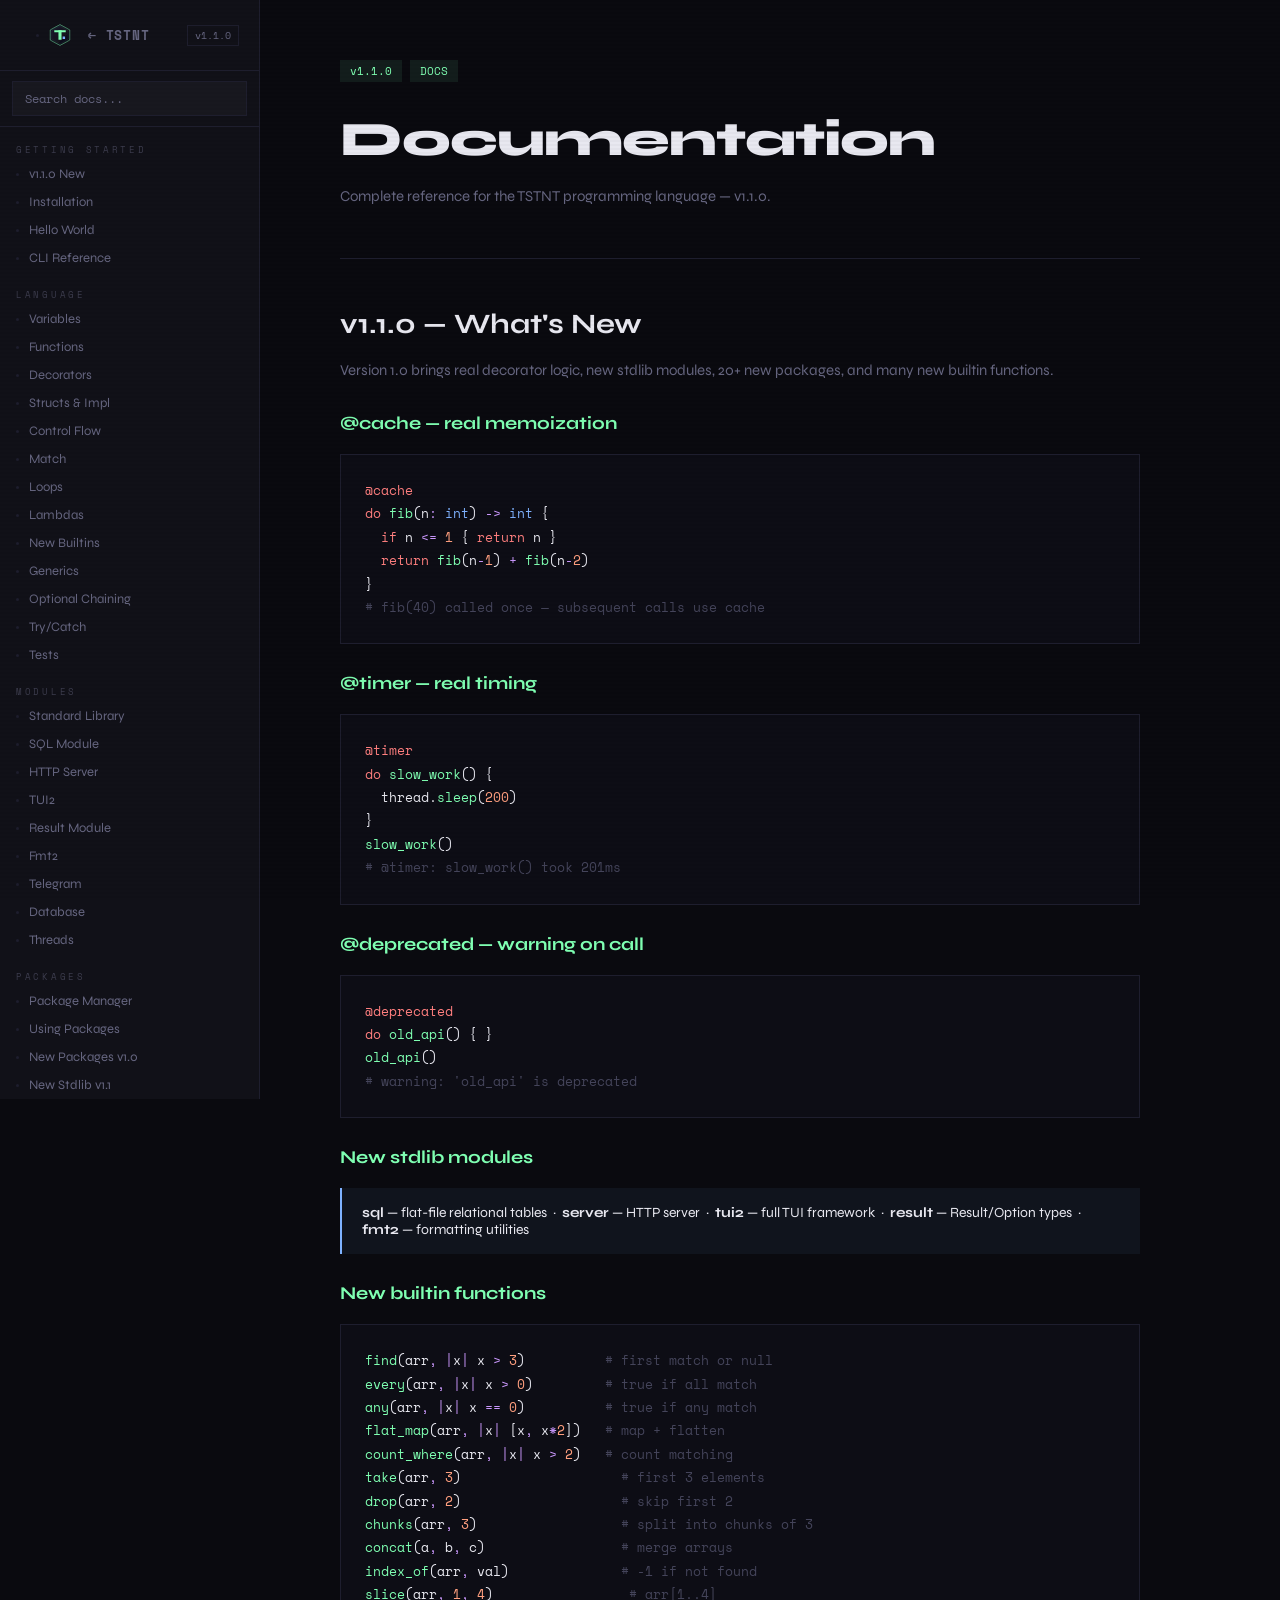
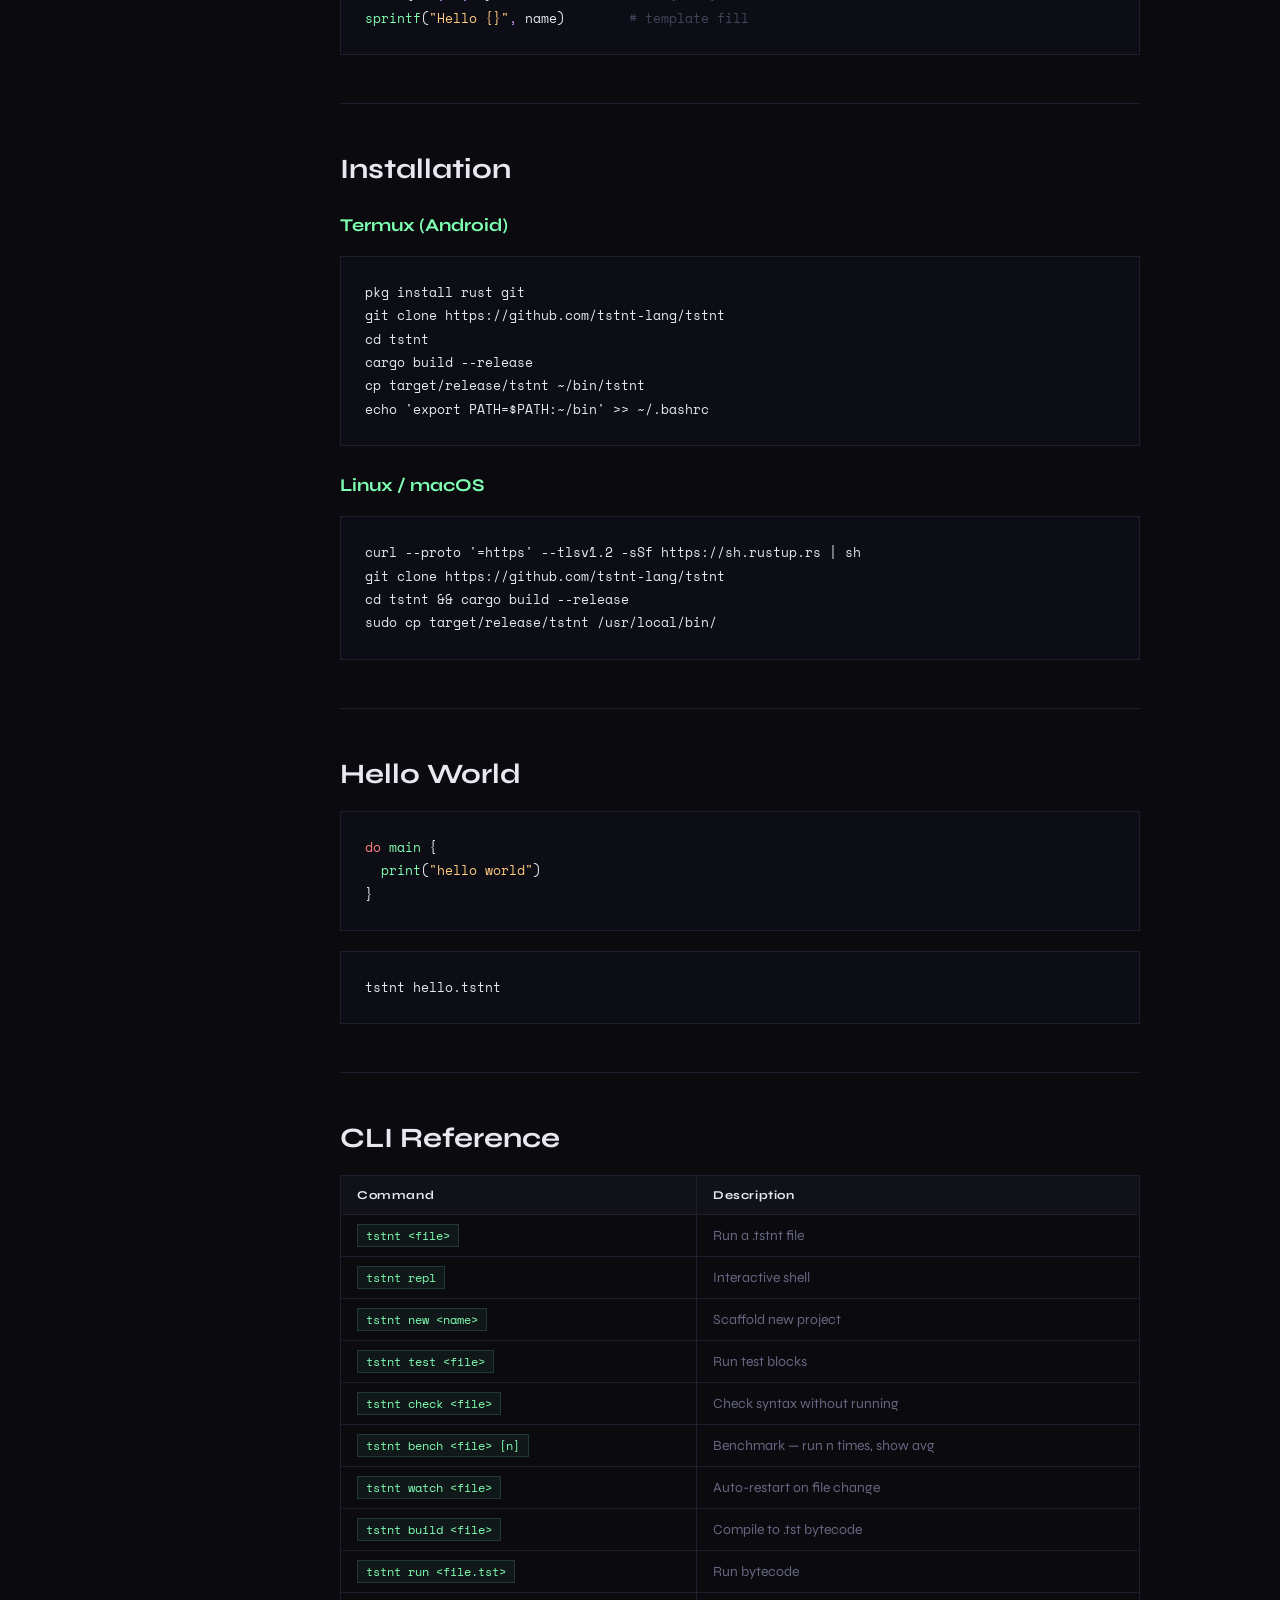
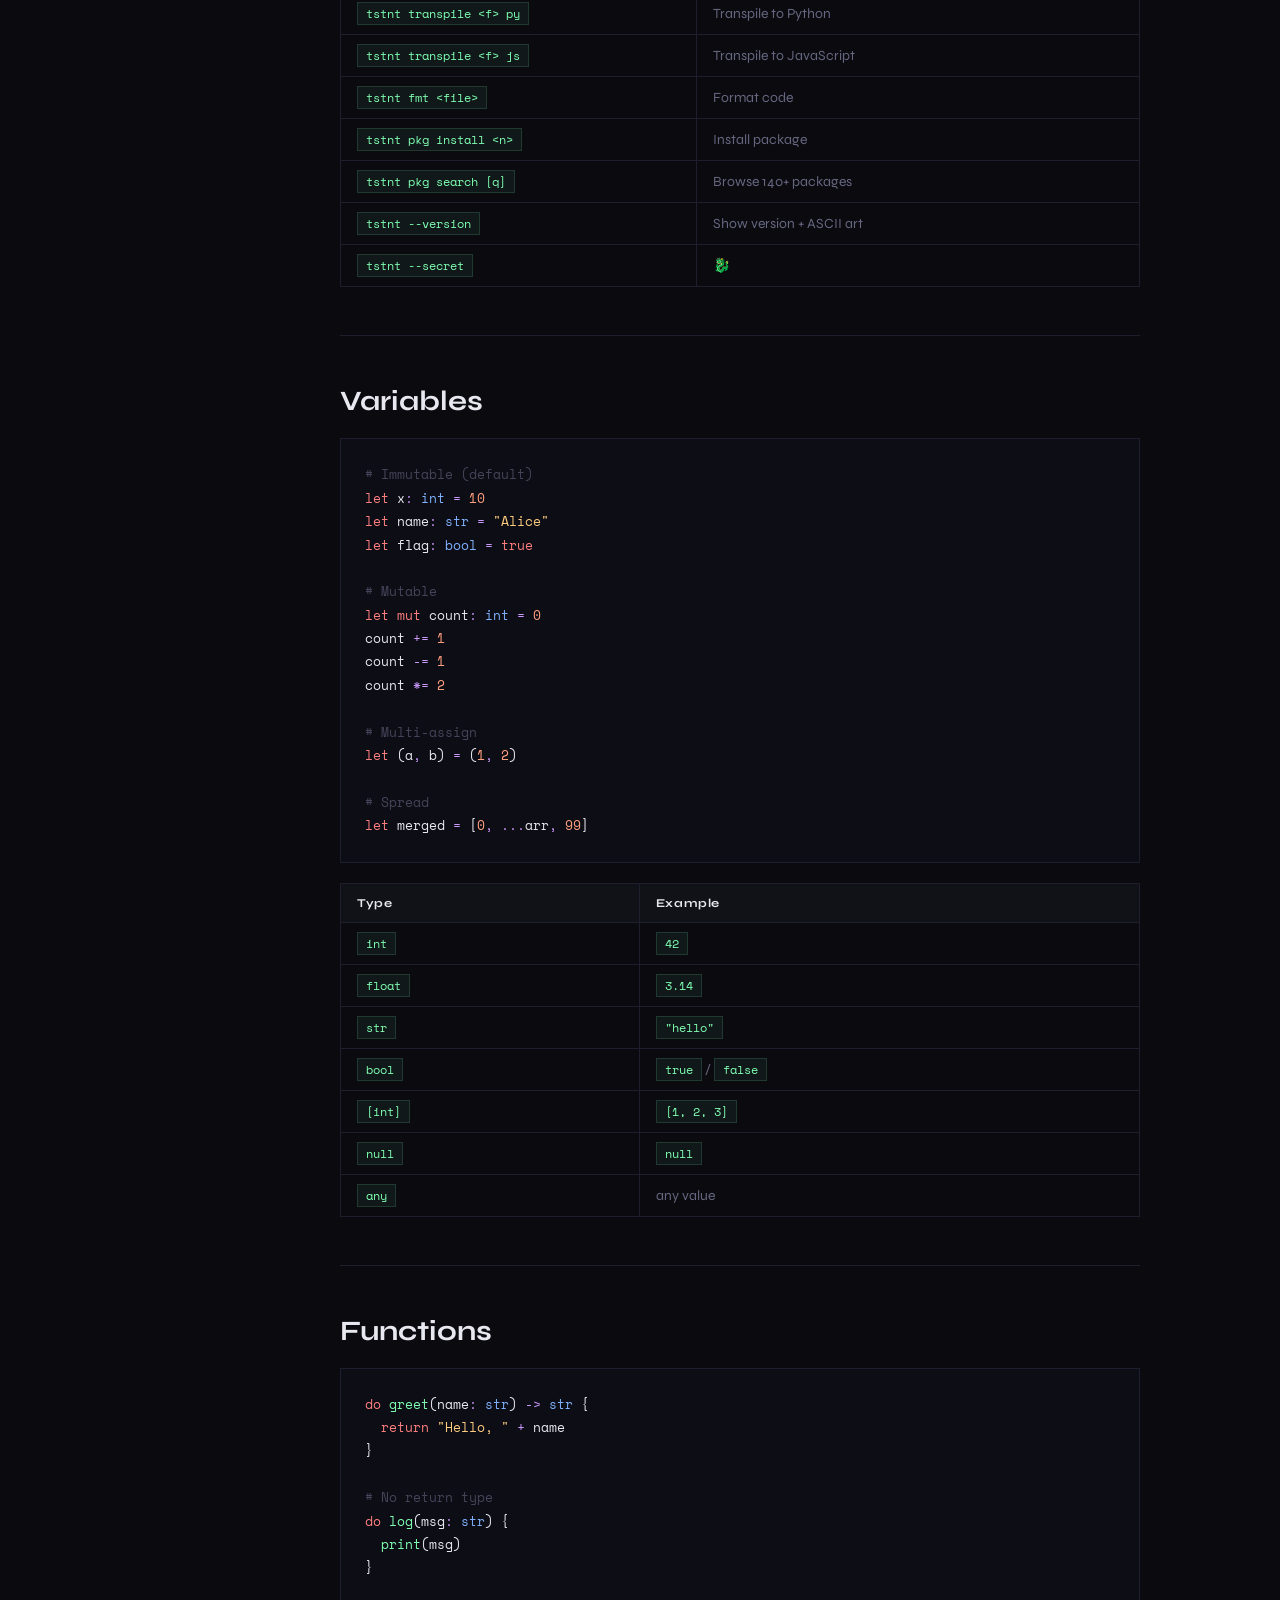
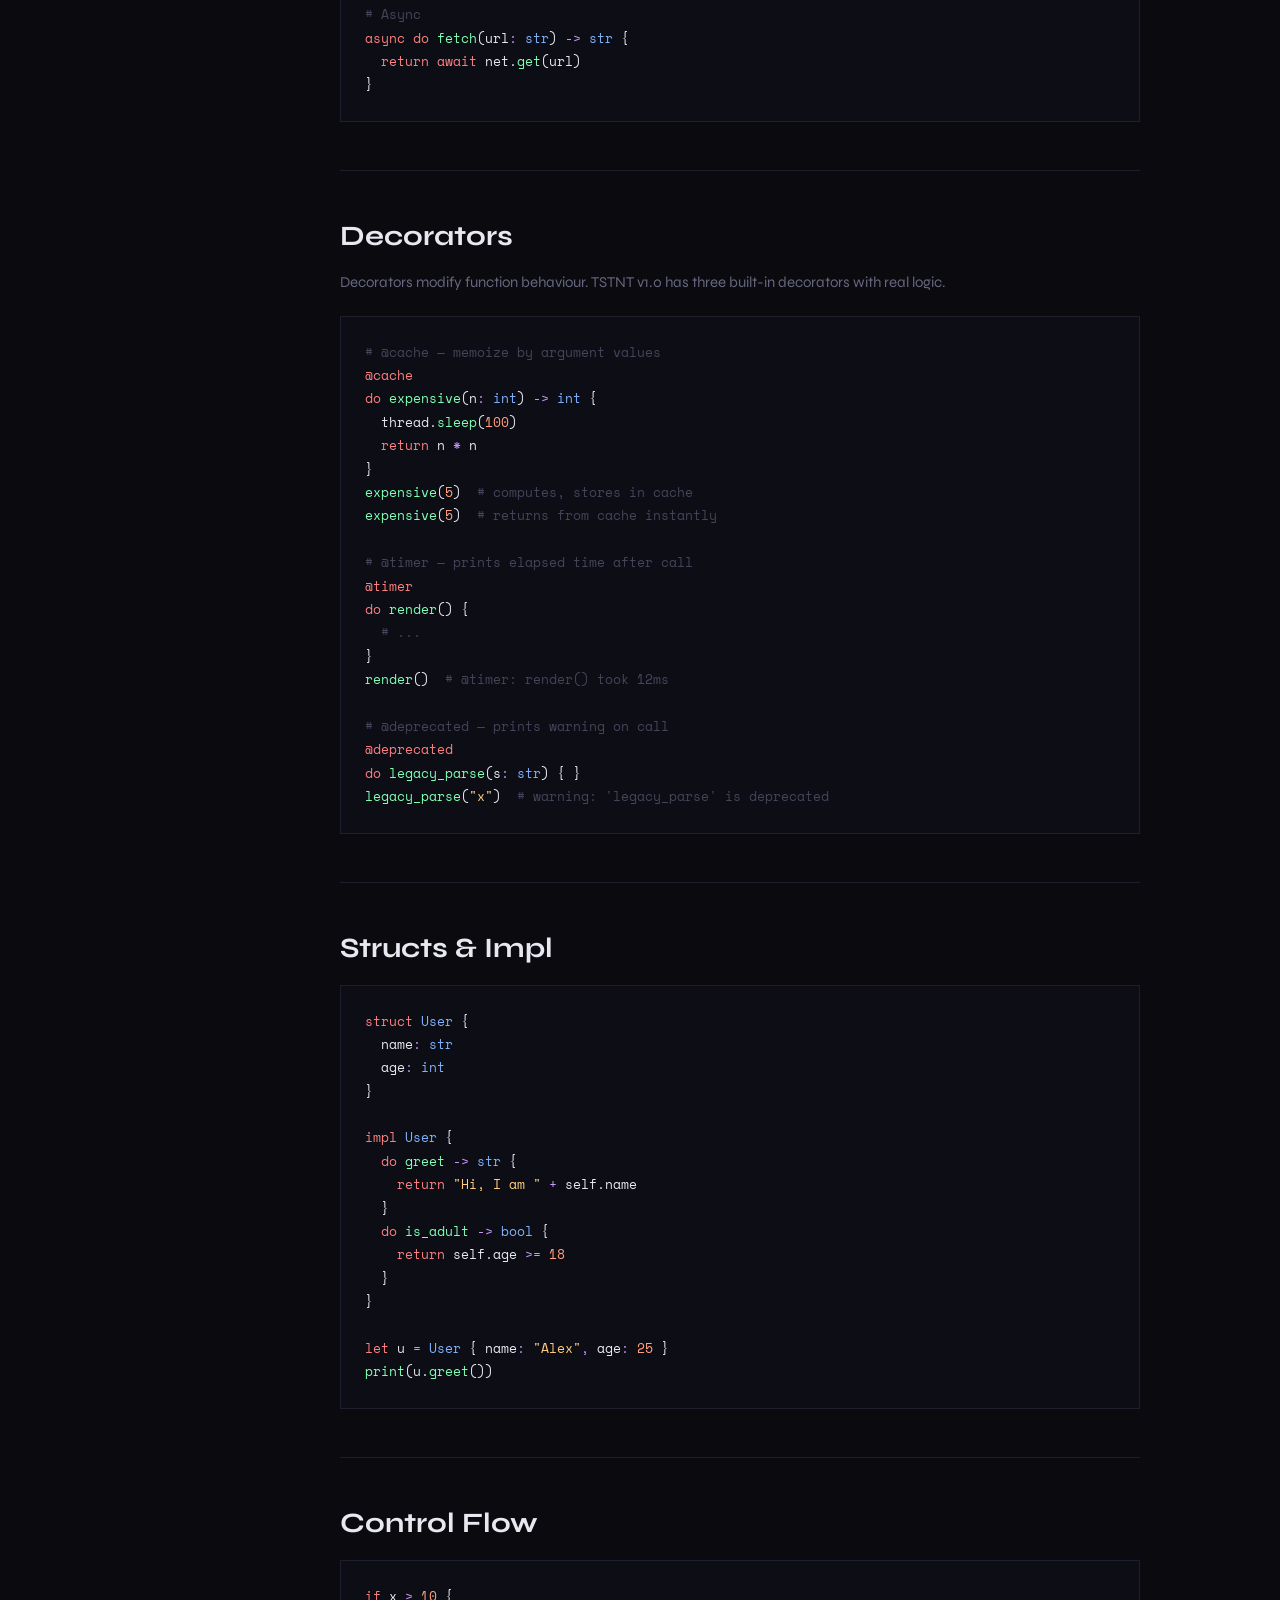
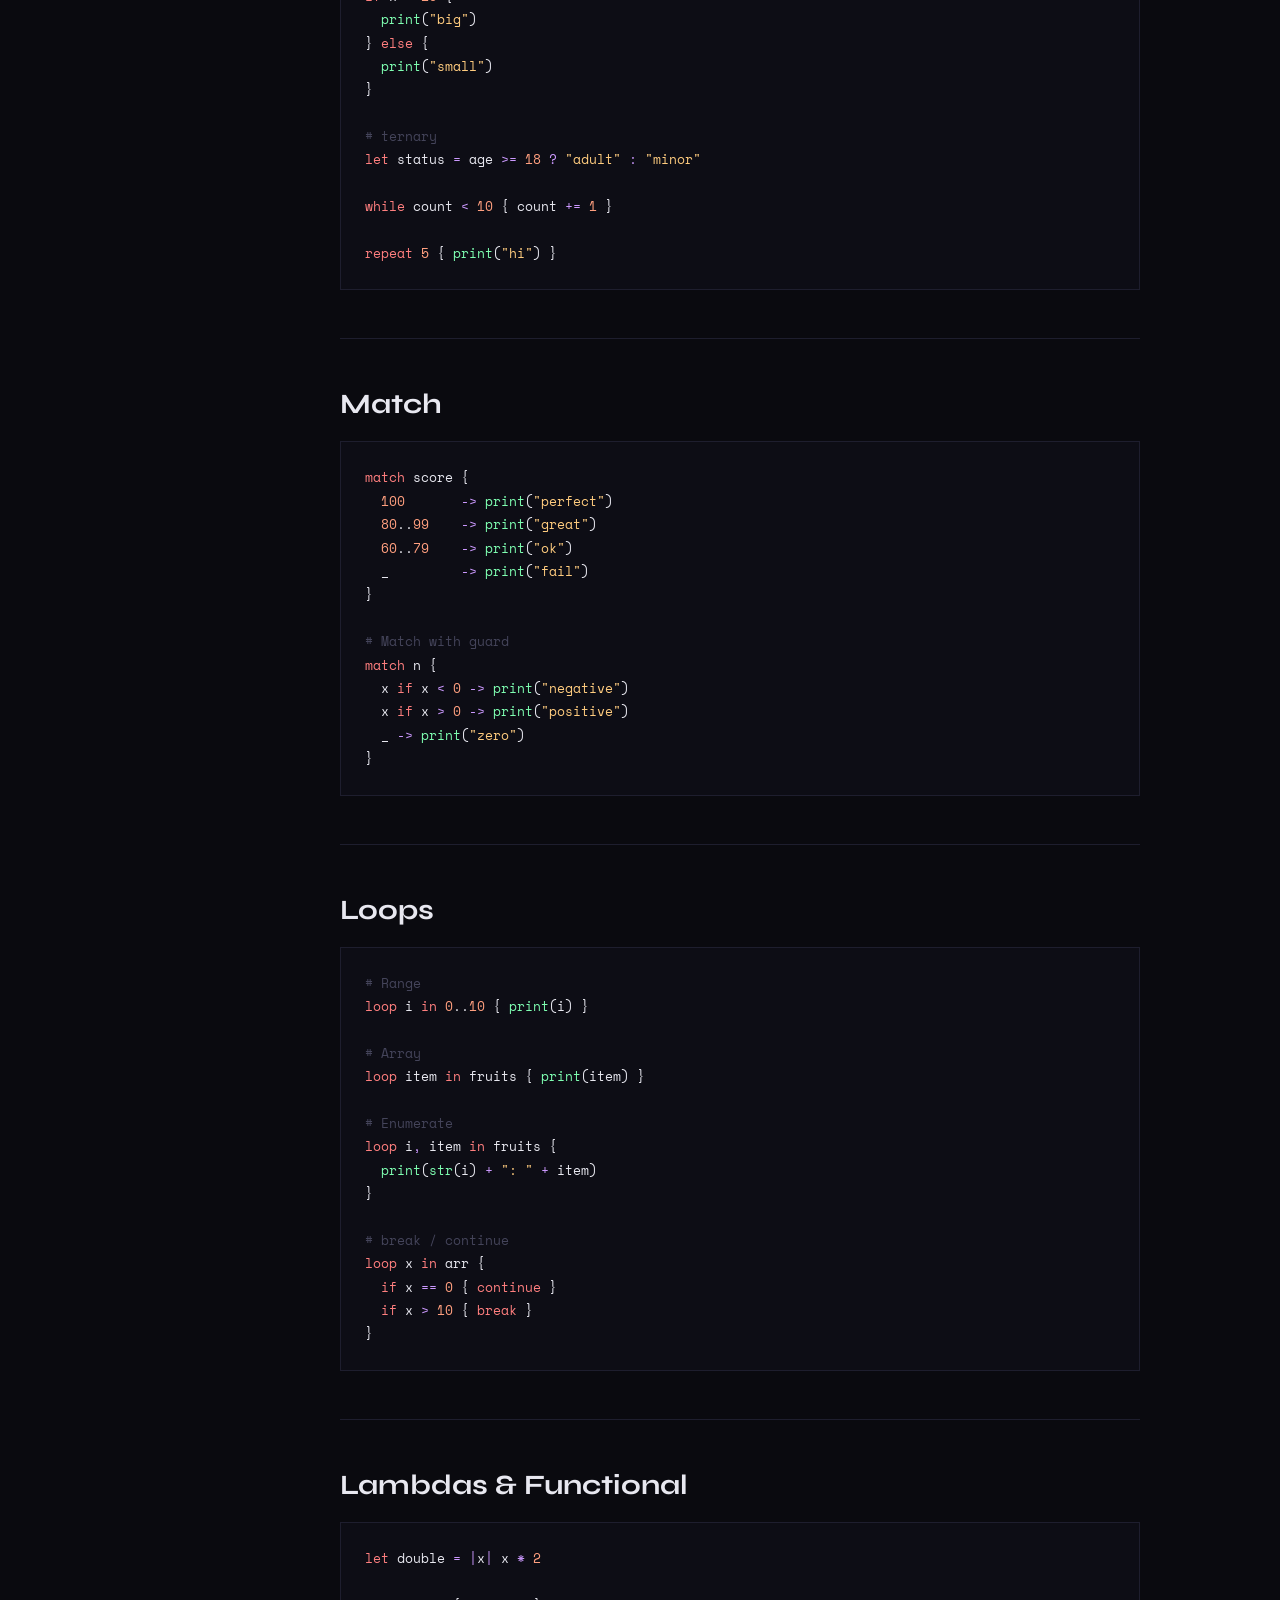
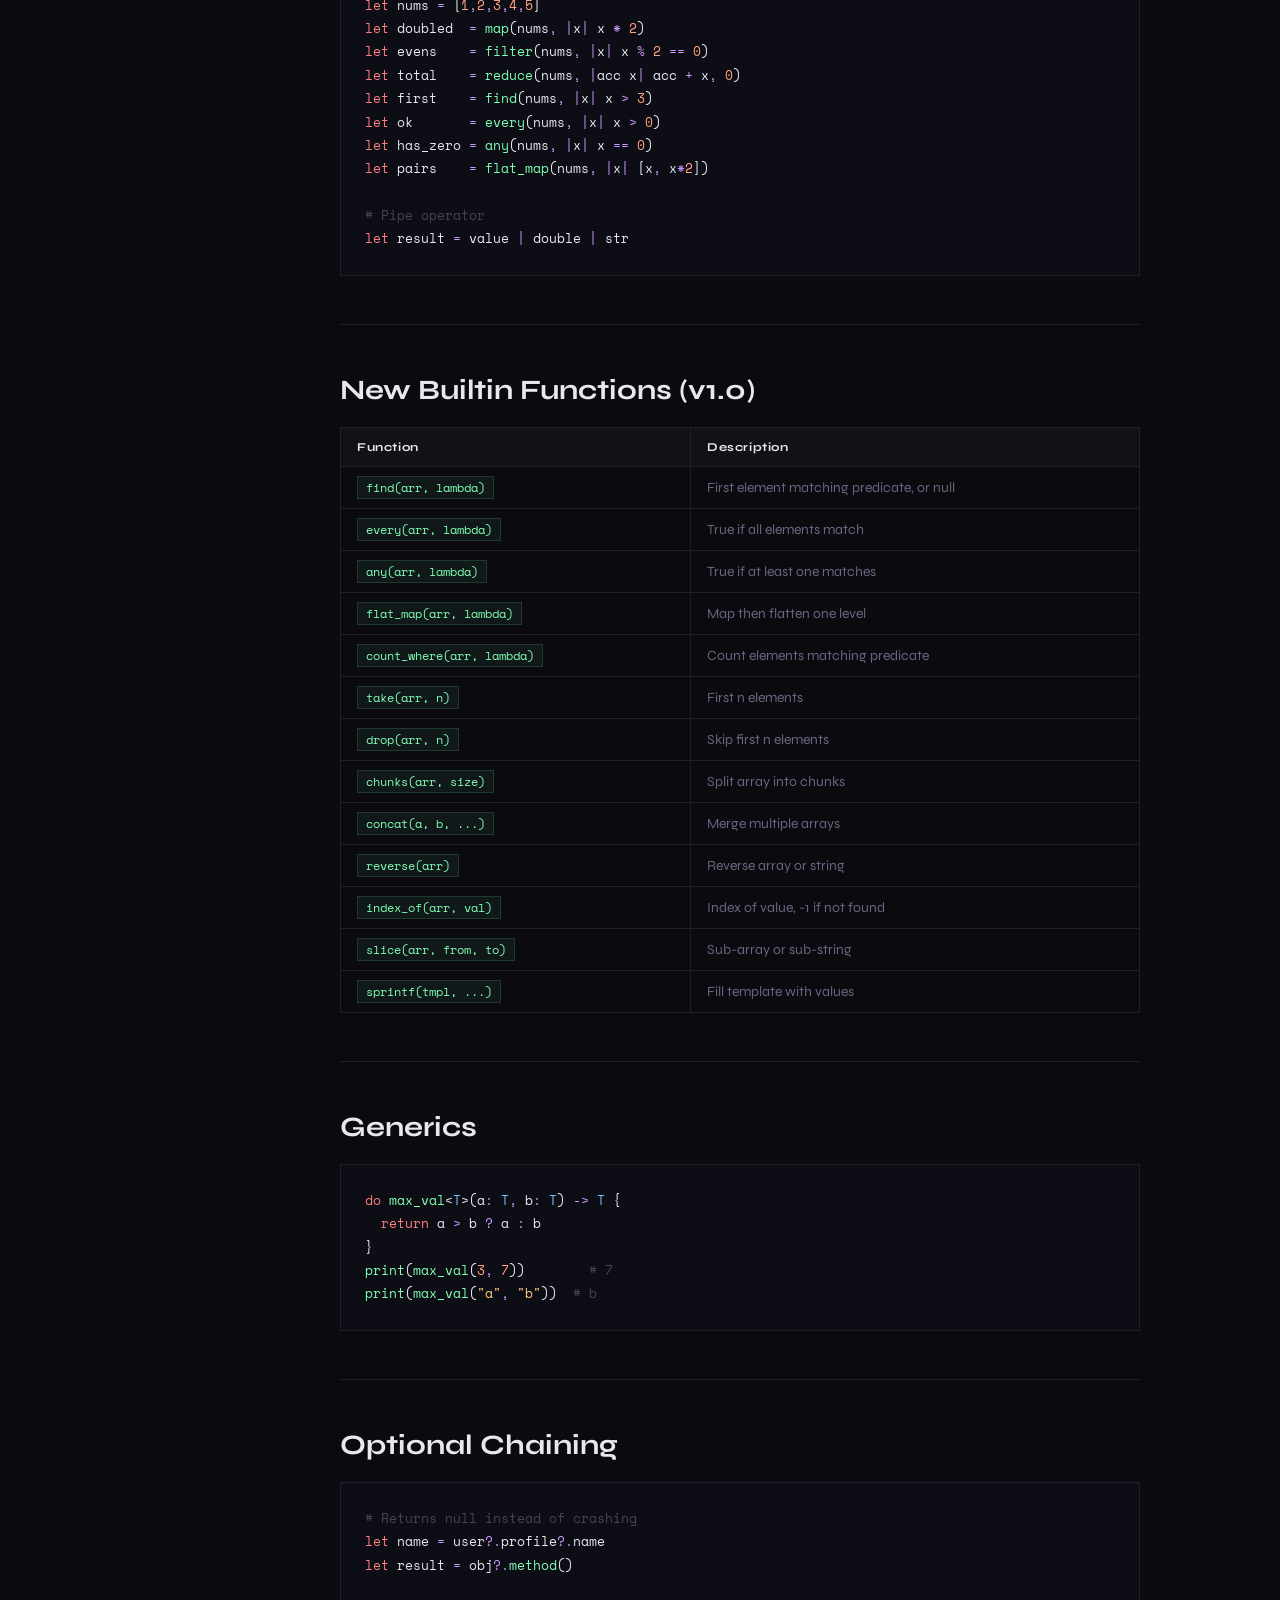
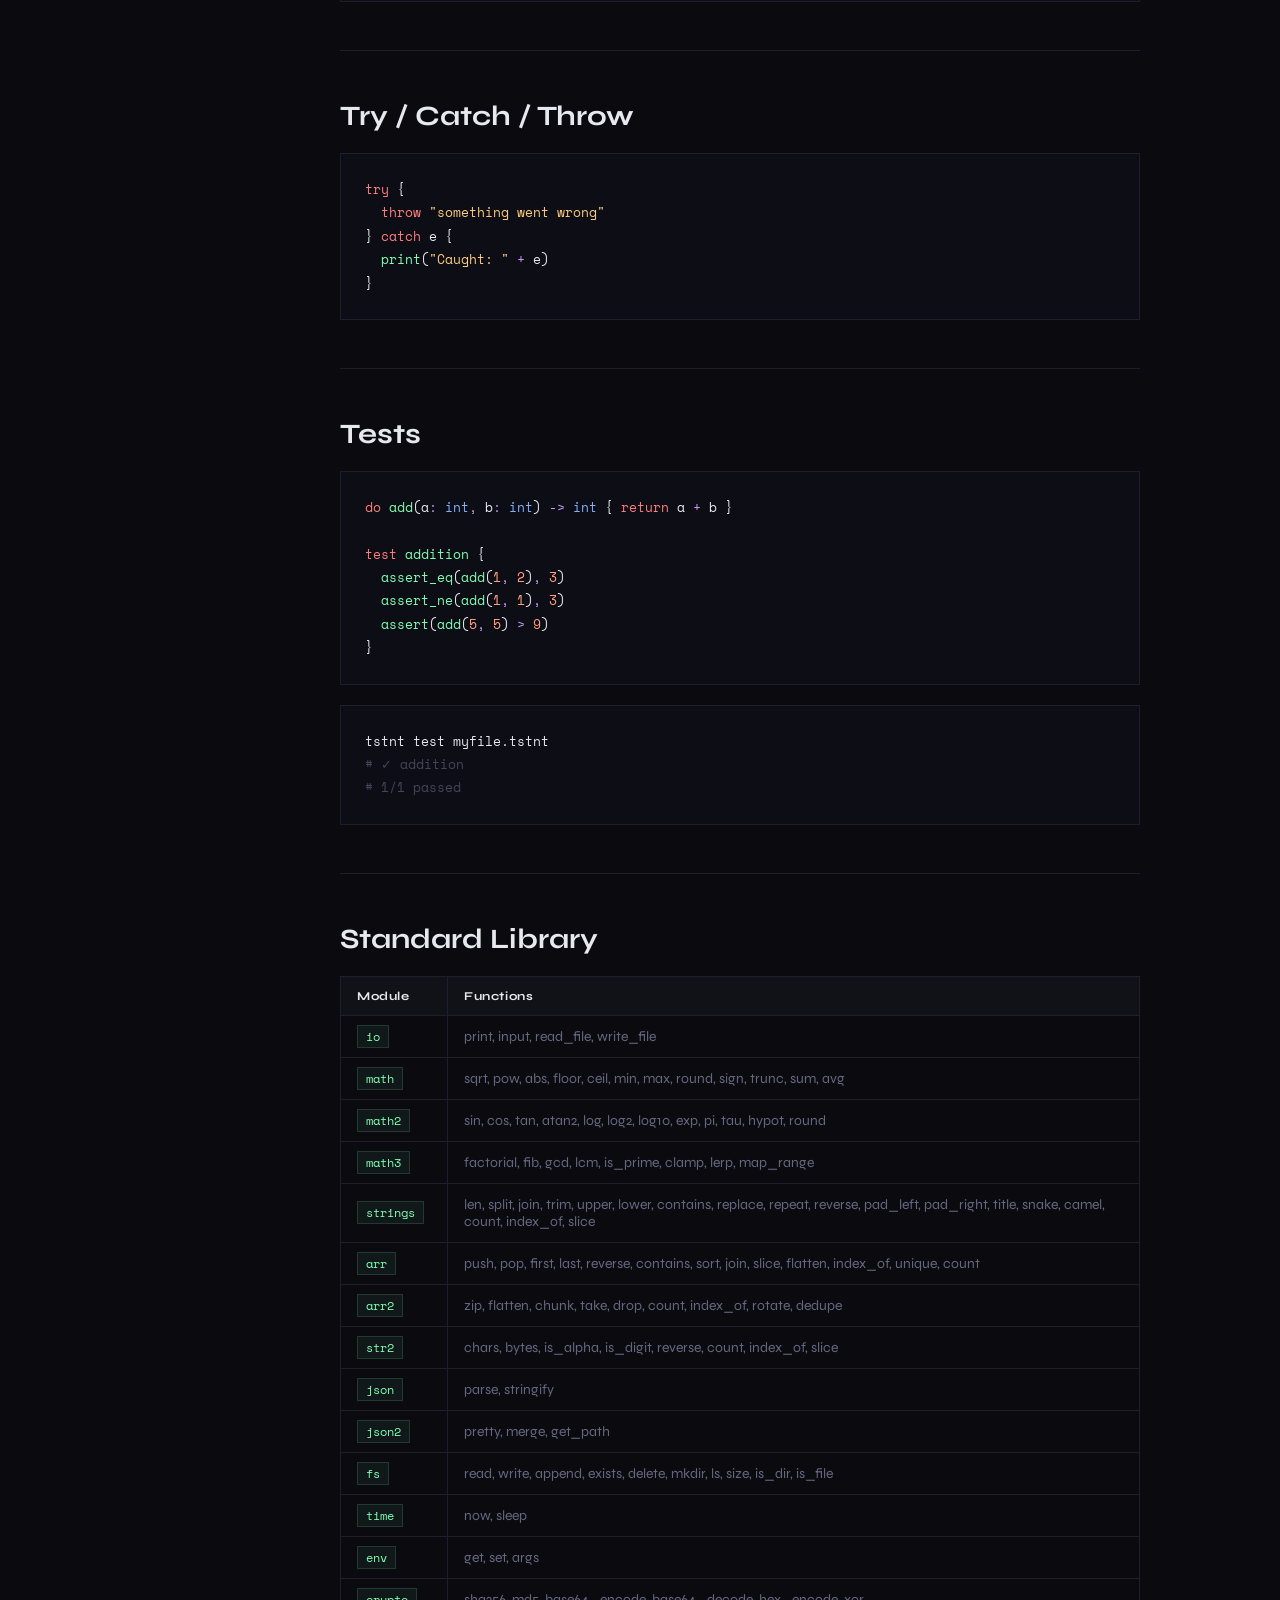
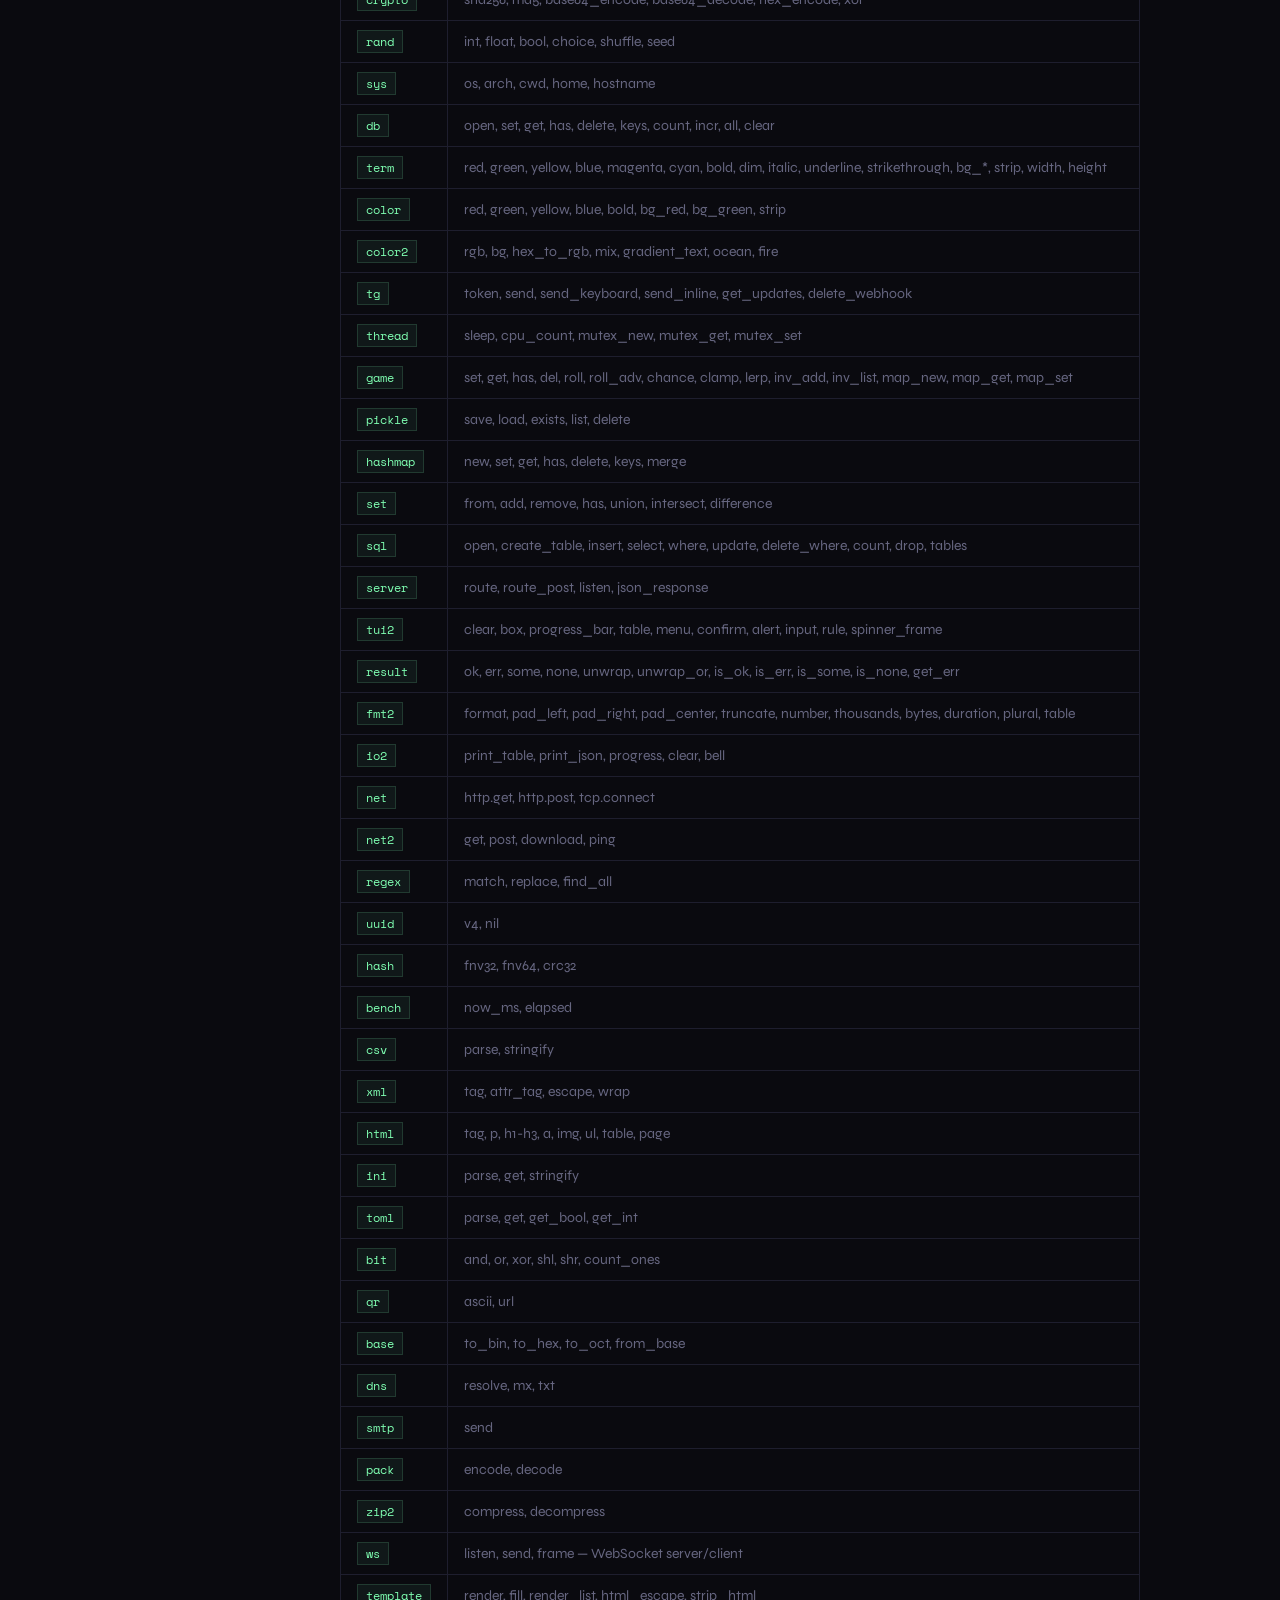
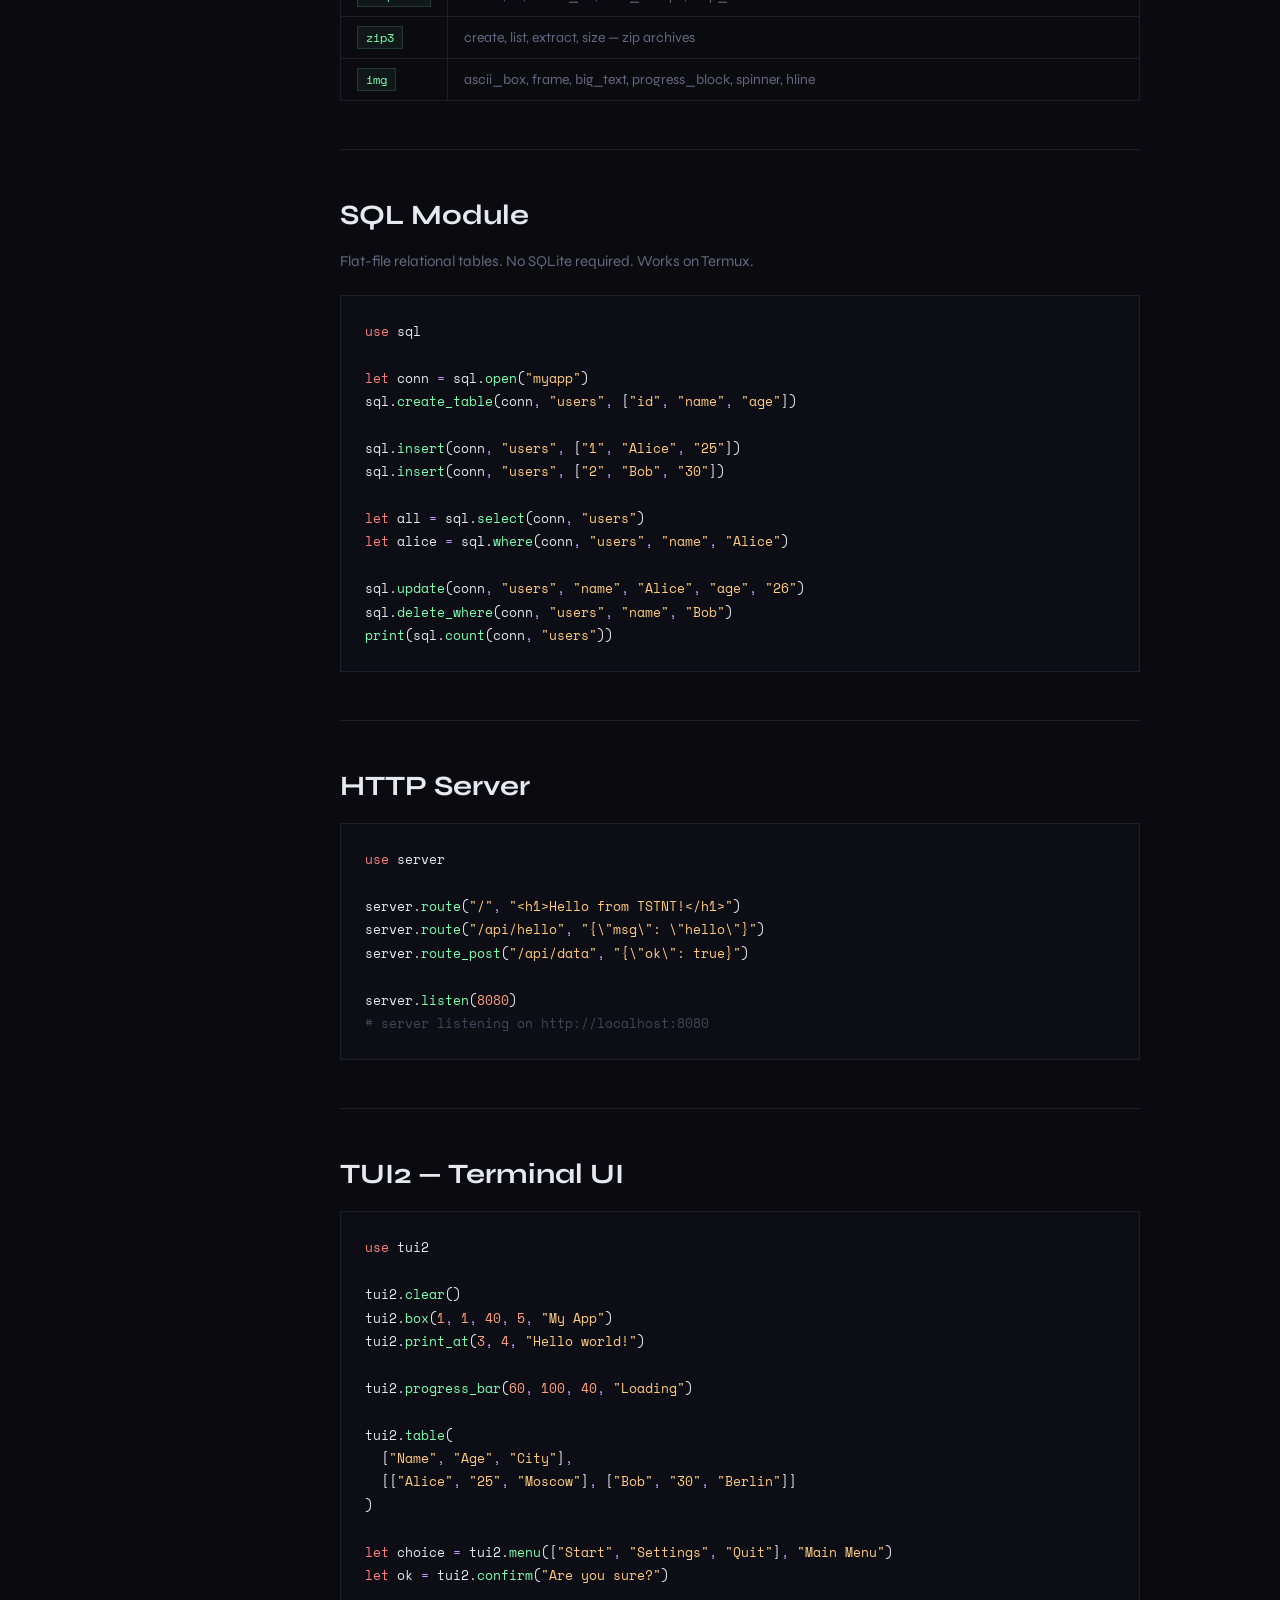
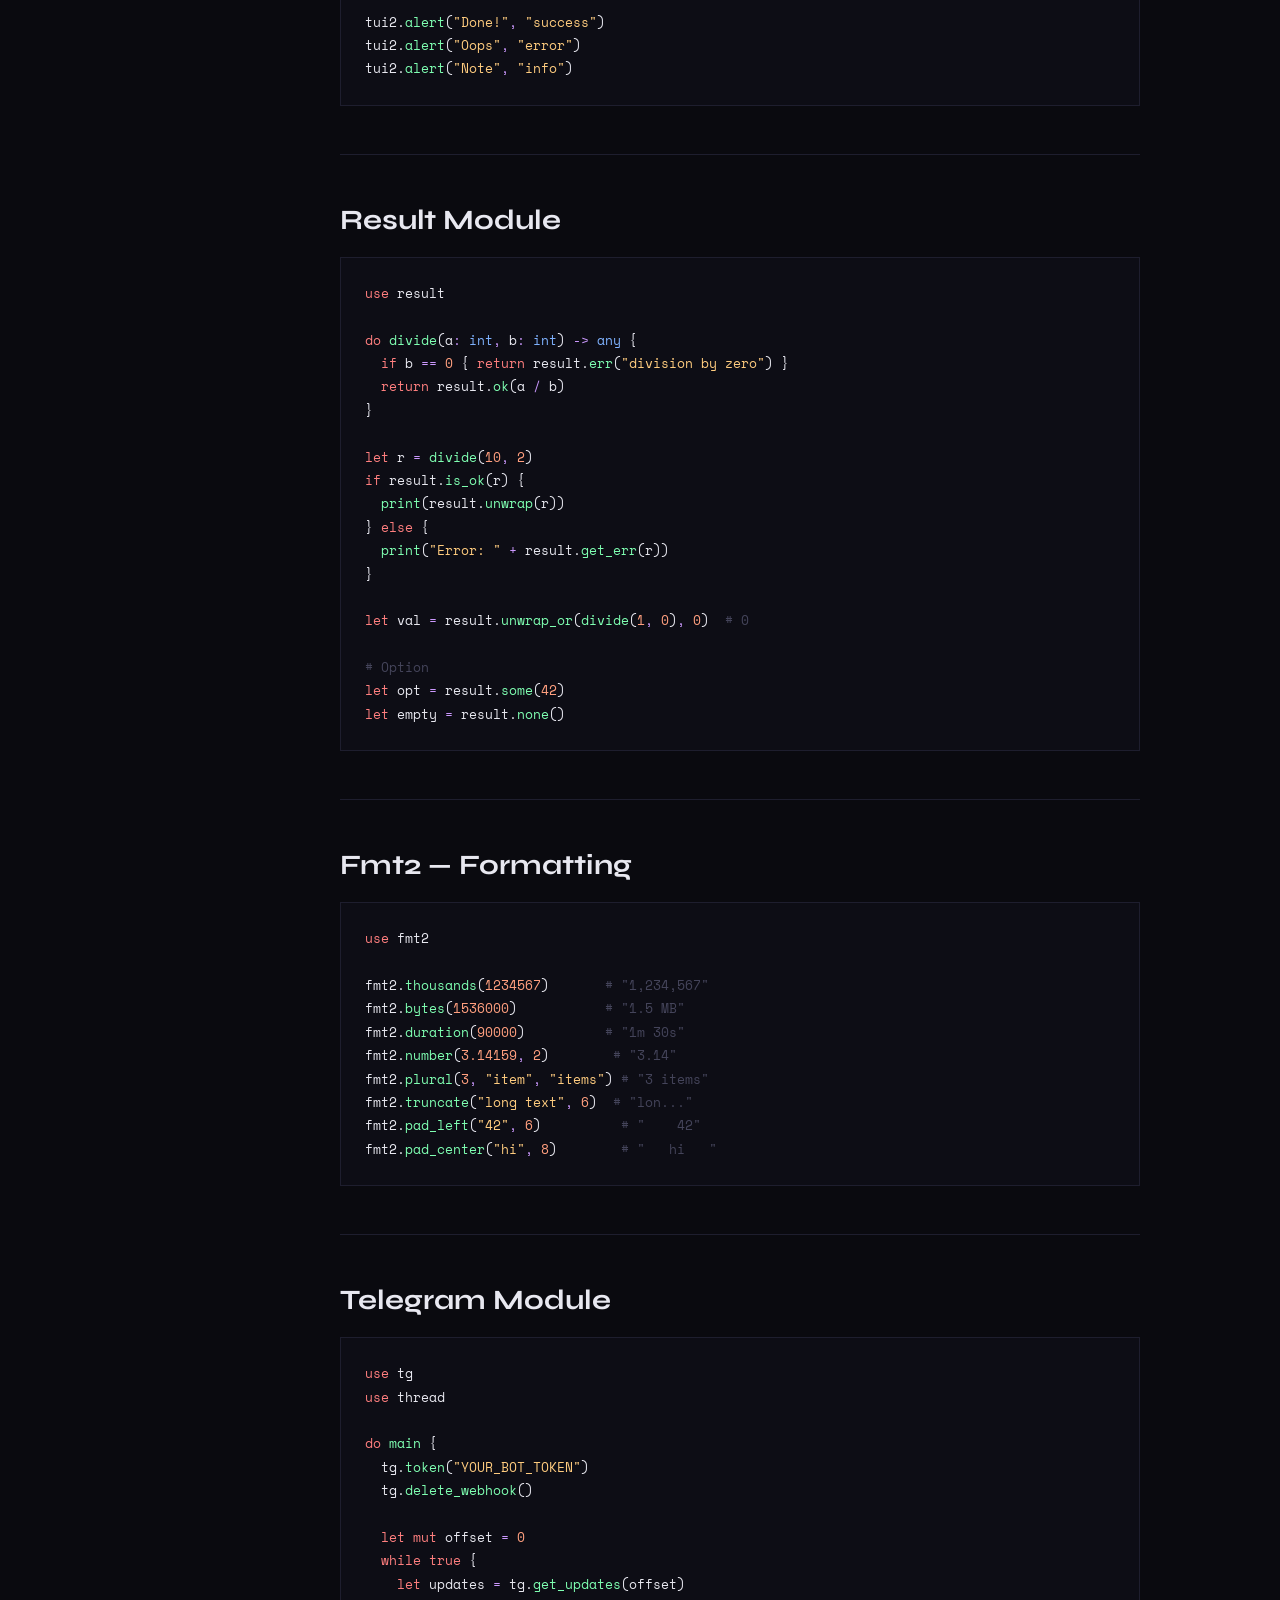
==== commit 7ed3ccfe: "v1.1.0 site" ====
--- a/docs.html
+++ b/docs.html
@@ -3,10 +3,10 @@
 <head>
 <meta charset="UTF-8">
 <meta name="viewport" content="width=device-width, initial-scale=1.0">
-<title>TSTNT Docs — v1.0.0</title>
+<title>TSTNT Docs — v1.1.0</title>
 <link rel="icon" type="image/svg+xml" href="[data-uri]">
-<meta name="description" content="Complete documentation for the TSTNT programming language — v1.0.0.">
-<meta property="og:title" content="TSTNT Docs — v1.0.0">
+<meta name="description" content="Complete documentation for the TSTNT programming language — v1.1.0.">
+<meta property="og:title" content="TSTNT Docs — v1.1.0">
 <meta property="og:description" content="Complete reference for TSTNT — variables, functions, structs, stdlib, packages and more.">
 <meta property="og:image" content="https://tstnt-lang.github.io/og-docs.png">
 <meta property="og:url" content="https://tstnt-lang.github.io/docs.html">
@@ -212,7 +212,7 @@
   <div class="search-results-list" id="drawerResults" style="display:none;"></div>
   <div id="drawerNav">
   <div class="sidebar-section">GETTING STARTED</div>
-  <a href="#v10">v1.0.0 New</a>
+  <a href="#v10">v1.1.0 New</a>
   <a href="#install" class="drawer-link">Installation</a>
   <a href="#hello" class="drawer-link">Hello World</a>
   <a href="#cli" class="drawer-link">CLI Reference</a>
@@ -251,7 +251,7 @@
 <div class="sidebar">
   <div class="sidebar-top">
     <a href="index.html" class="sidebar-logo"><img src="[data-uri]" style="width:22px;height:22px;vertical-align:middle;margin-right:7px;">← TSTNT</a>
-    <span class="sidebar-version">v1.0.0</span>
+    <span class="sidebar-version">v1.1.0</span>
   </div>
   <div class="search-wrap">
     <input class="search-input" id="sidebarSearch" placeholder="Search docs..." autocomplete="off">
@@ -259,7 +259,7 @@
   <div class="search-results-list" id="searchResults" style="display:none;"></div>
   <div id="sidebarNav">
     <div class="sidebar-section">GETTING STARTED</div>
-    <a href="#v10">v1.0.0 New</a>
+    <a href="#v10">v1.1.0 New</a>
     <a href="#install" class="active">Installation</a>
     <a href="#hello">Hello World</a>
     <a href="#cli">CLI Reference</a>
@@ -291,15 +291,16 @@
     <a href="#pkg">Package Manager</a>
     <a href="#using-pkg">Using Packages</a>
     <a href="#new-pkg">New Packages v1.0</a>
+    <a href="#v11-stdlib">New Stdlib v1.1</a>
   </div>
 </div>
 
 <div class="content">
-  <div class="tag">v1.0.0</div><div class="tag">DOCS</div>
+  <div class="tag">v1.1.0</div><div class="tag">DOCS</div>
   <h1>Documentation</h1>
-  <p>Complete reference for the TSTNT programming language — v1.0.0.</p>
-
-  <h2 id="v10">v1.0.0 — What's New</h2>
+  <p>Complete reference for the TSTNT programming language — v1.1.0.</p>
+
+  <h2 id="v10">v1.1.0 — What's New</h2>
   <p>Version 1.0 brings real decorator logic, new stdlib modules, 20+ new packages, and many new builtin functions.</p>
 
   <h3>@cache — real memoization</h3>
@@ -375,6 +376,8 @@
     <tr><td><code>tstnt repl</code></td><td>Interactive shell</td></tr>
     <tr><td><code>tstnt new &lt;name&gt;</code></td><td>Scaffold new project</td></tr>
     <tr><td><code>tstnt test &lt;file&gt;</code></td><td>Run test blocks</td></tr>
+    <tr><td><code>tstnt check &lt;file&gt;</code></td><td>Check syntax without running</td></tr>
+    <tr><td><code>tstnt bench &lt;file&gt; [n]</code></td><td>Benchmark — run n times, show avg</td></tr>
     <tr><td><code>tstnt watch &lt;file&gt;</code></td><td>Auto-restart on file change</td></tr>
     <tr><td><code>tstnt build &lt;file&gt;</code></td><td>Compile to .tst bytecode</td></tr>
     <tr><td><code>tstnt run &lt;file.tst&gt;</code></td><td>Run bytecode</td></tr>
@@ -636,6 +639,10 @@
     <tr><td><code>smtp</code></td><td>send</td></tr>
     <tr><td><code>pack</code></td><td>encode, decode</td></tr>
     <tr><td><code>zip2</code></td><td>compress, decompress</td></tr>
+    <tr><td><code>ws</code></td><td>listen, send, frame — WebSocket server/client</td></tr>
+    <tr><td><code>template</code></td><td>render, fill, render_list, html_escape, strip_html</td></tr>
+    <tr><td><code>zip3</code></td><td>create, list, extract, size — zip archives</td></tr>
+    <tr><td><code>img</code></td><td>ascii_box, frame, big_text, progress_block, spinner, hline</td></tr>
   </table>
 
   <h2 id="sql">SQL Module</h2>
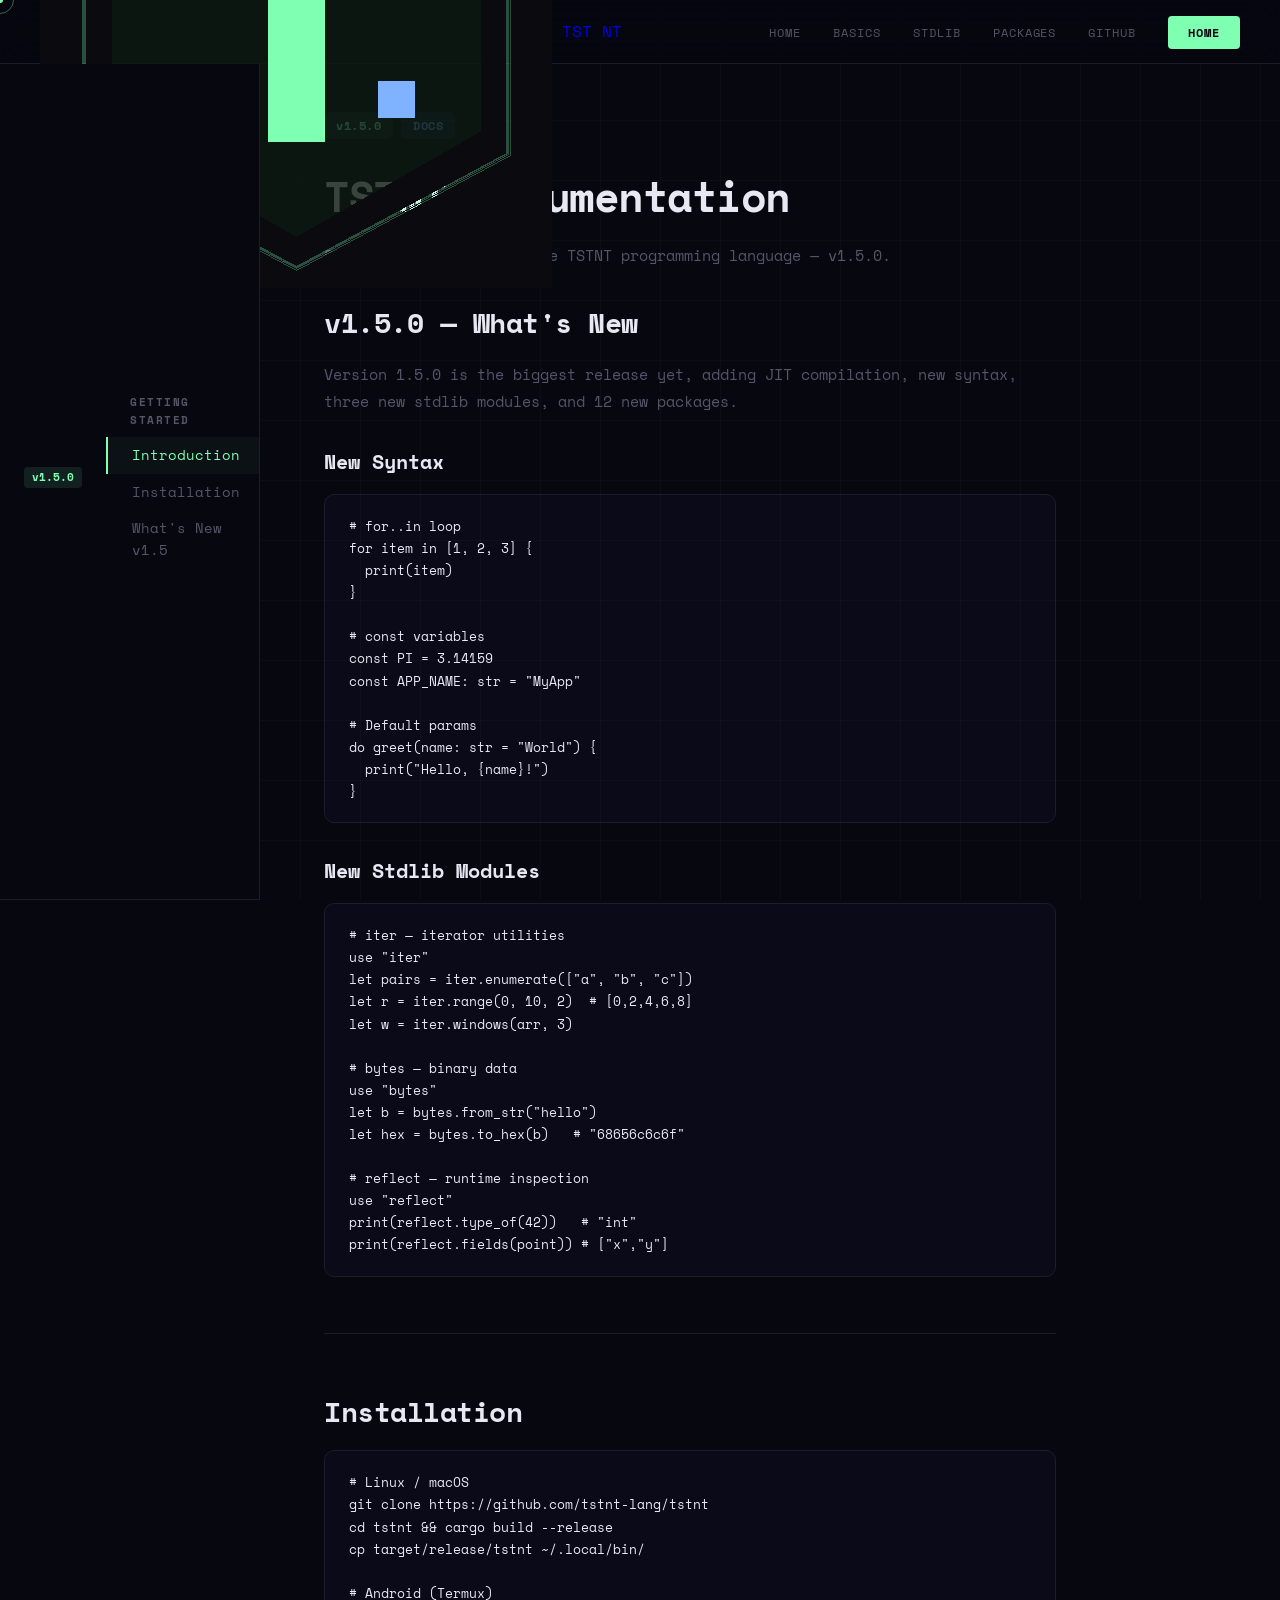
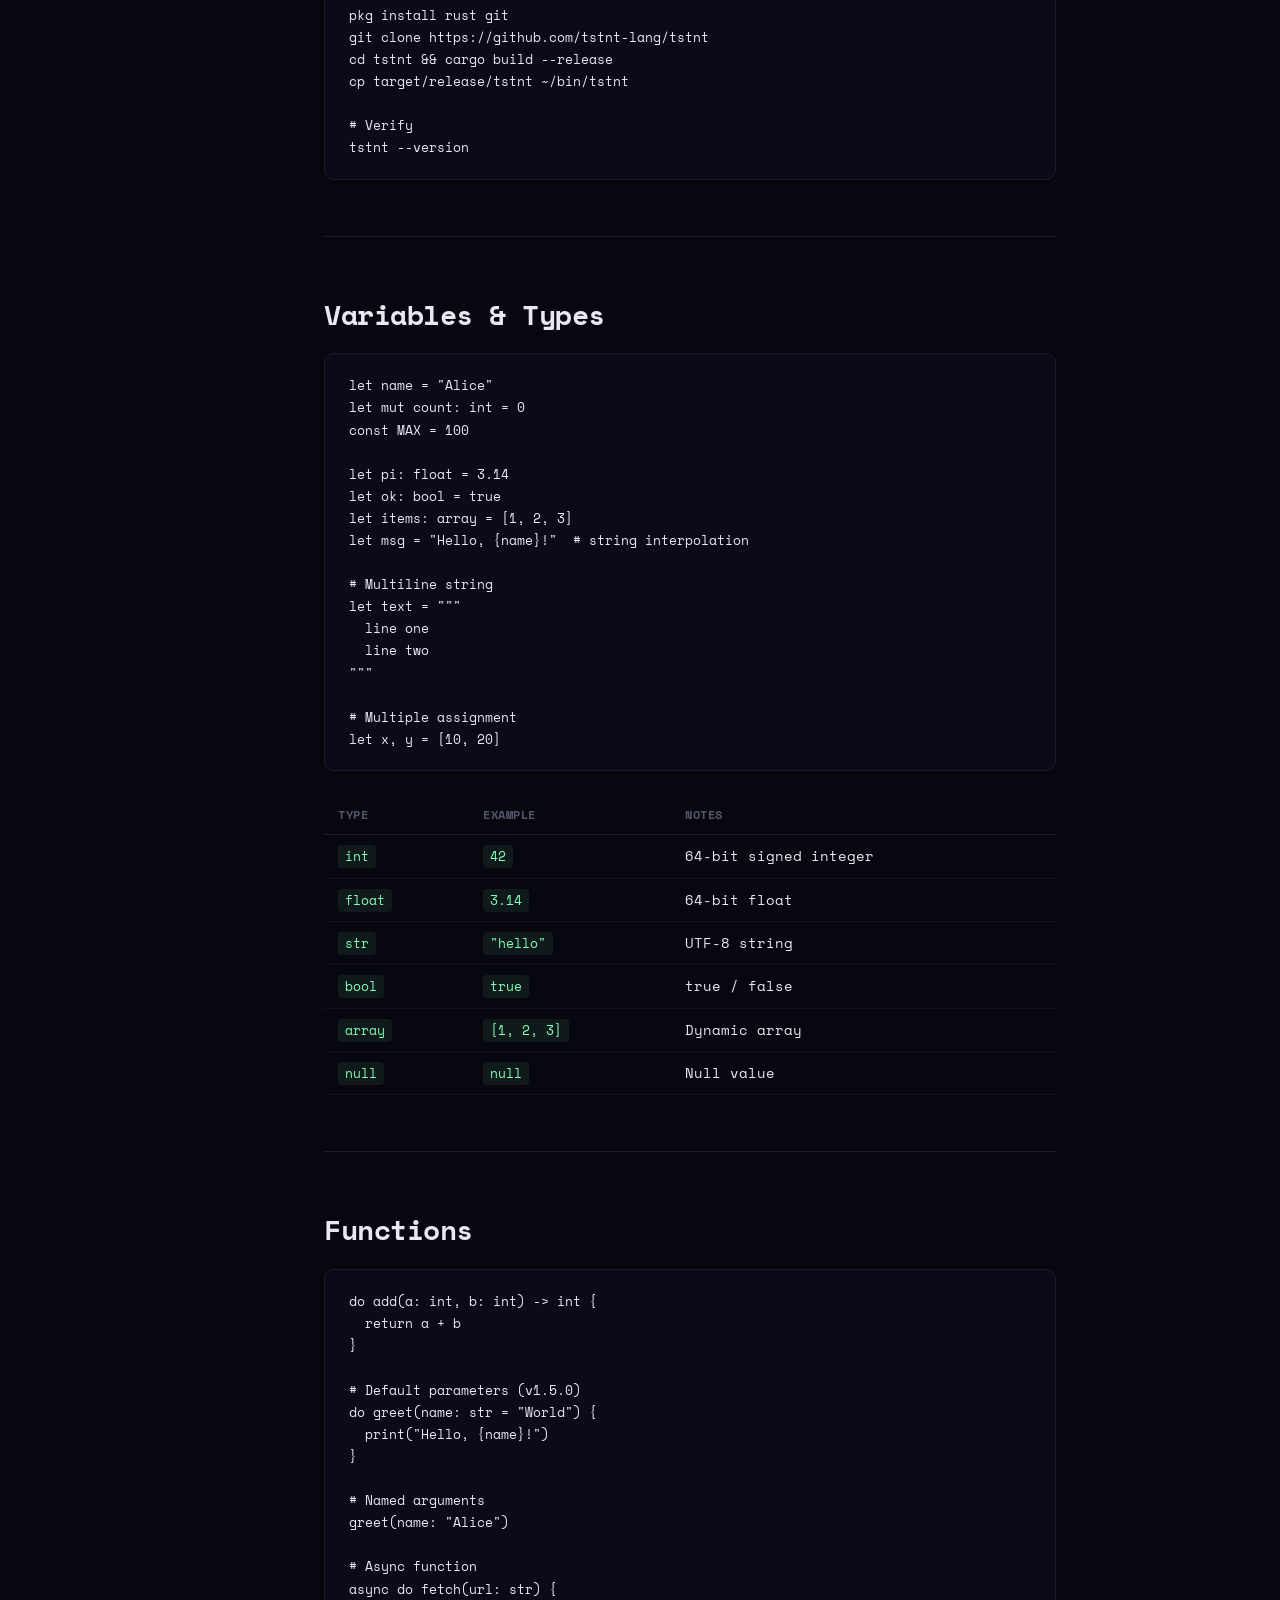
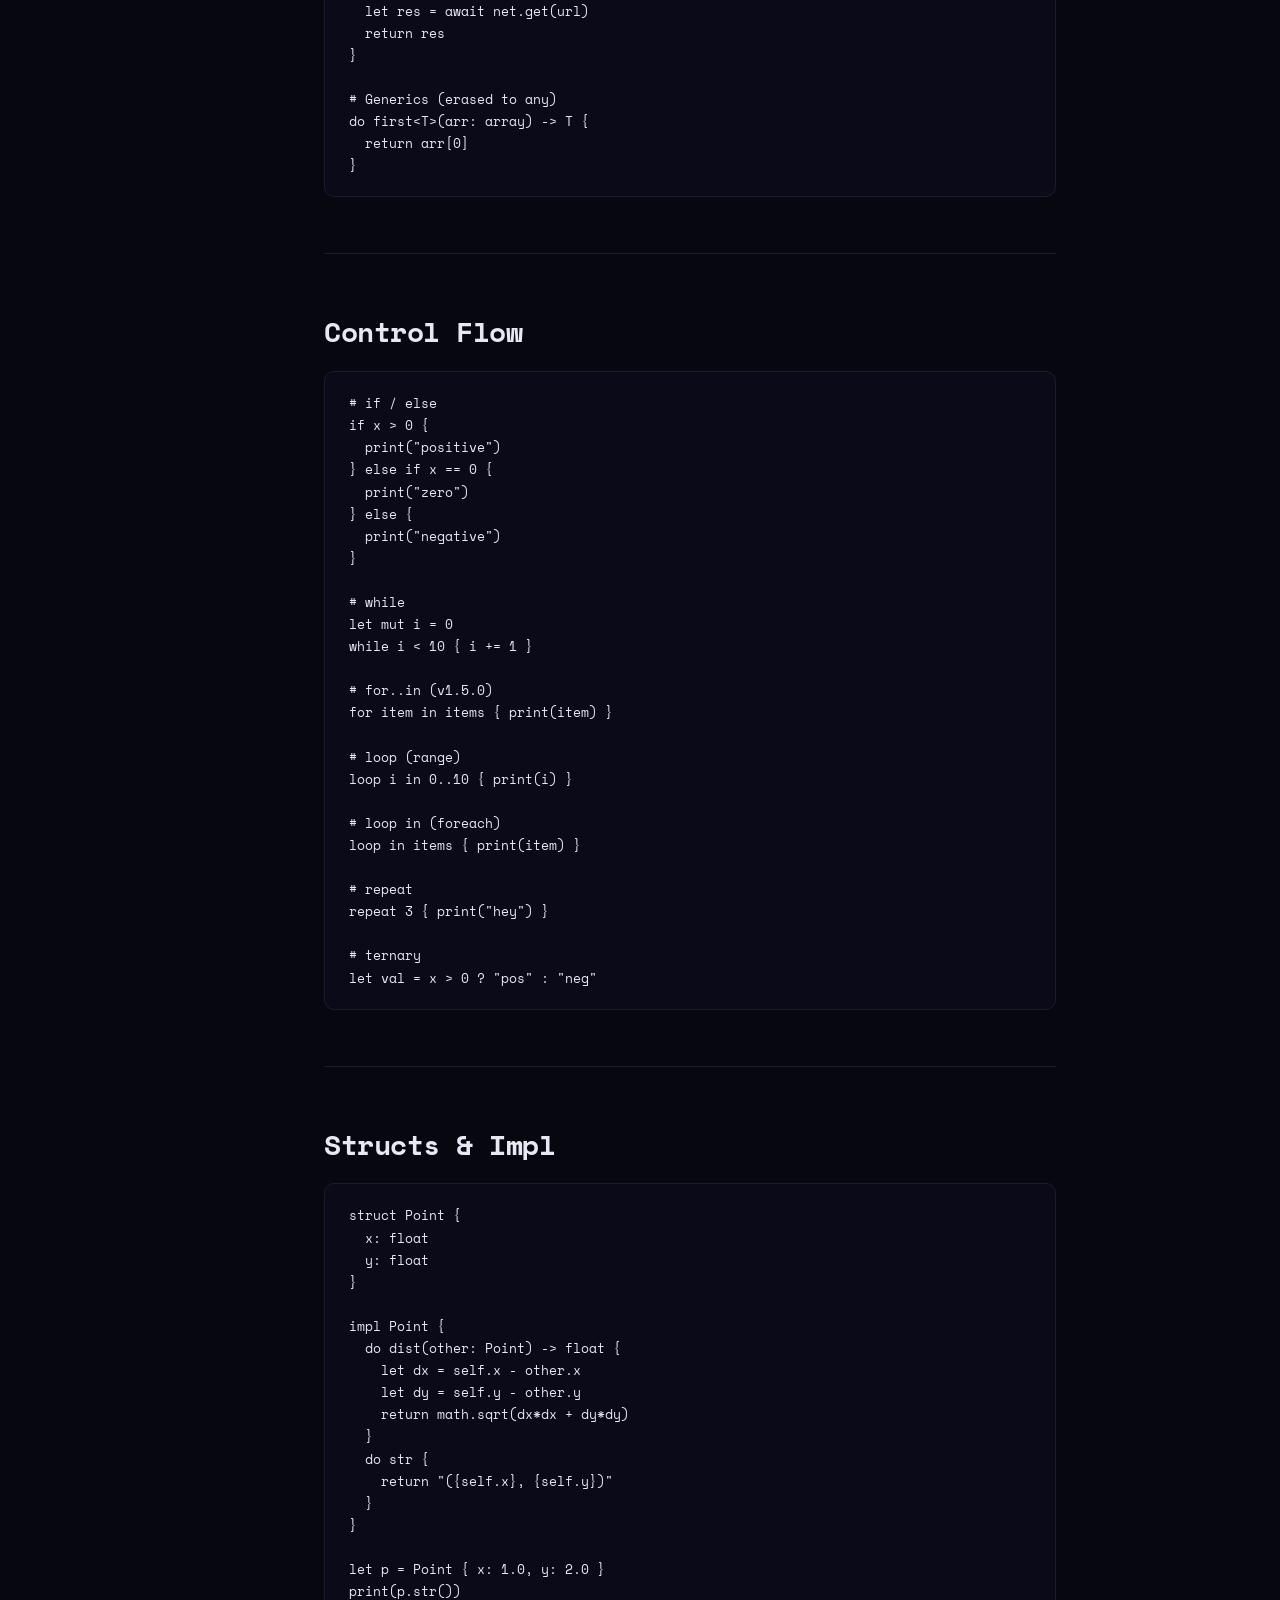
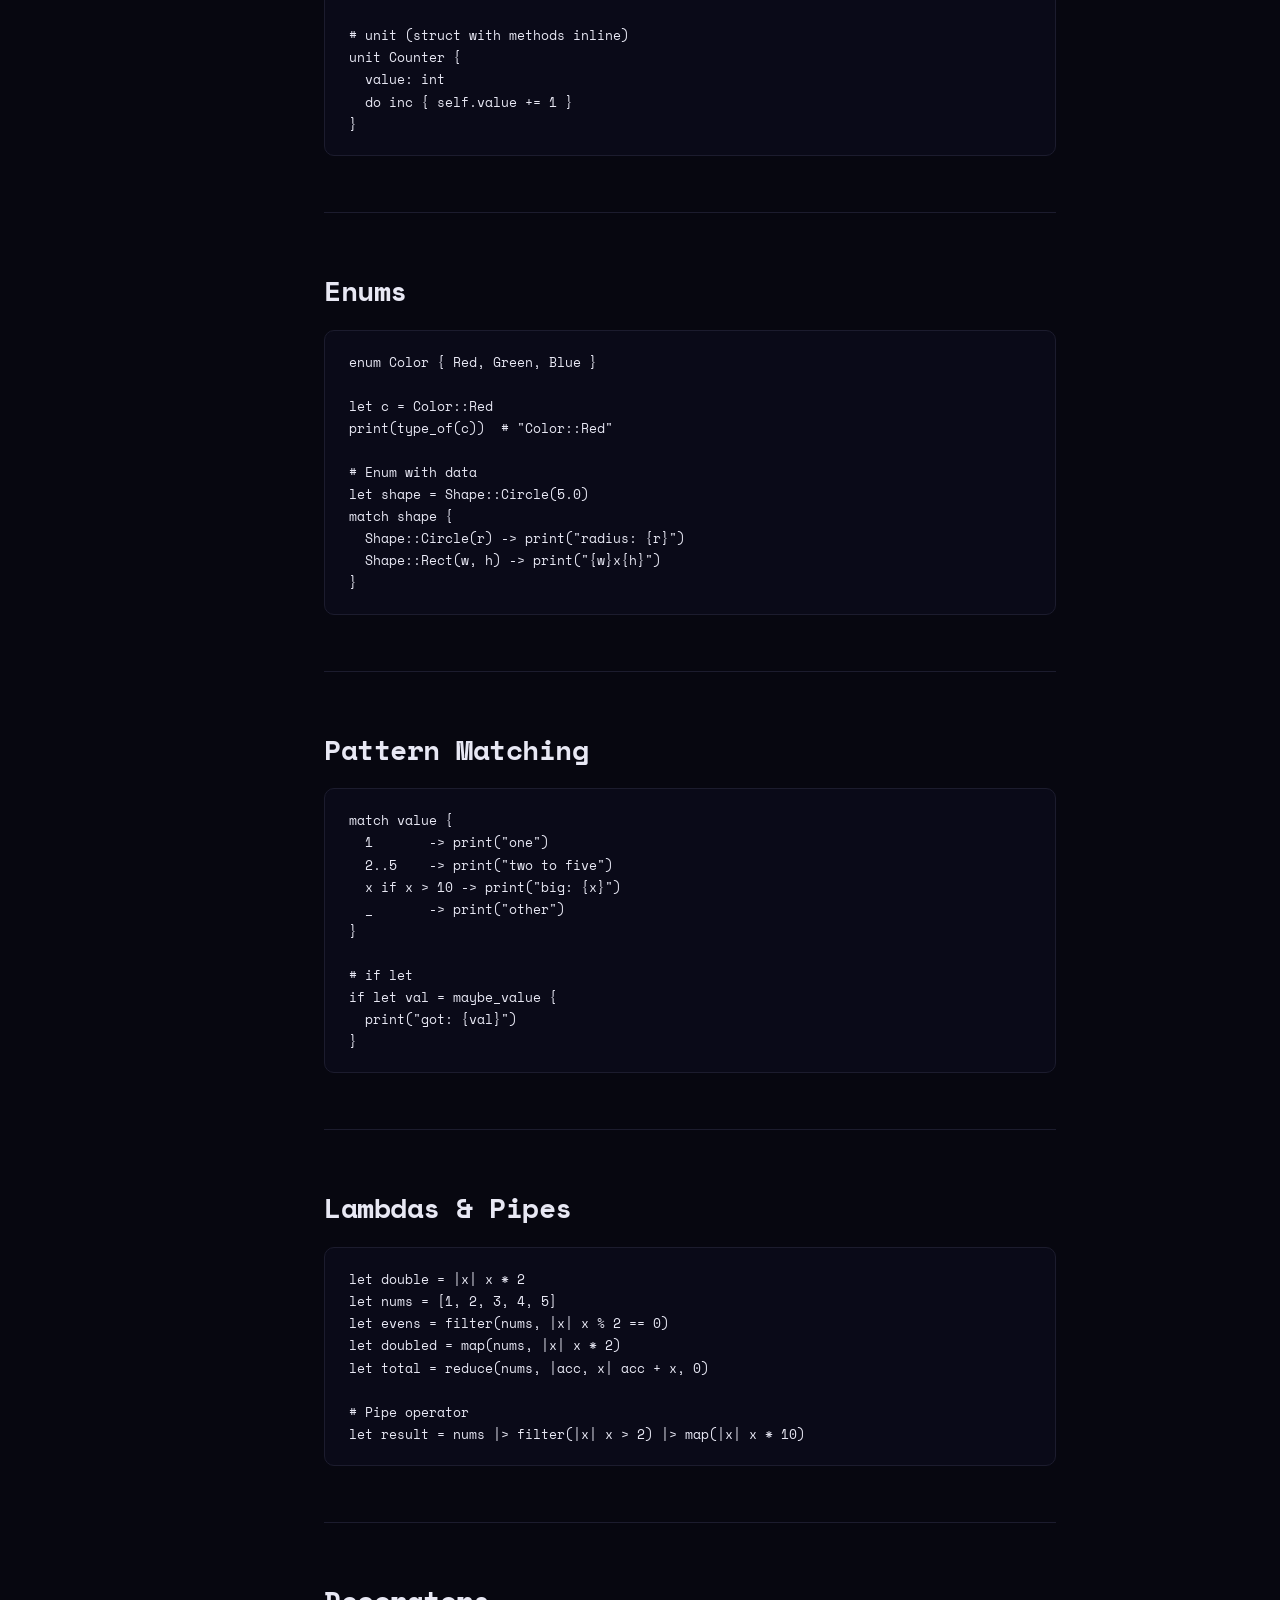
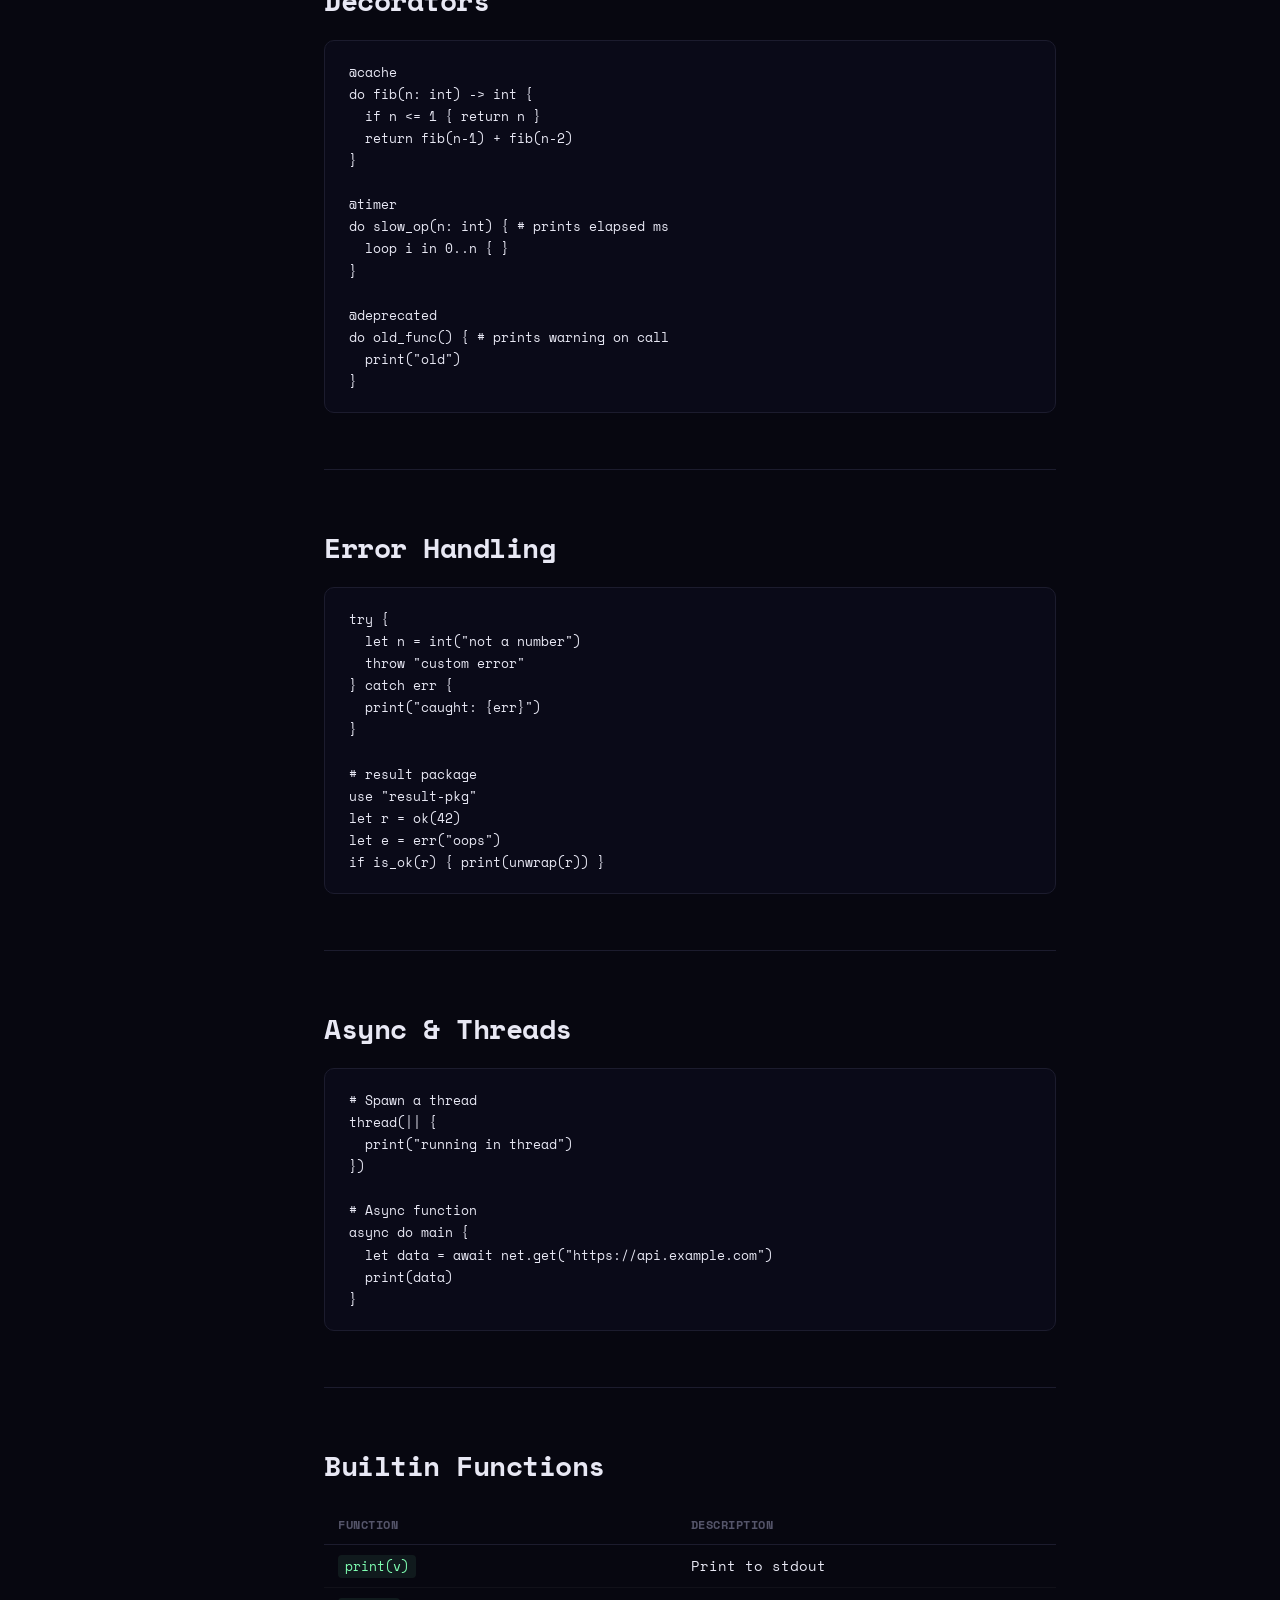
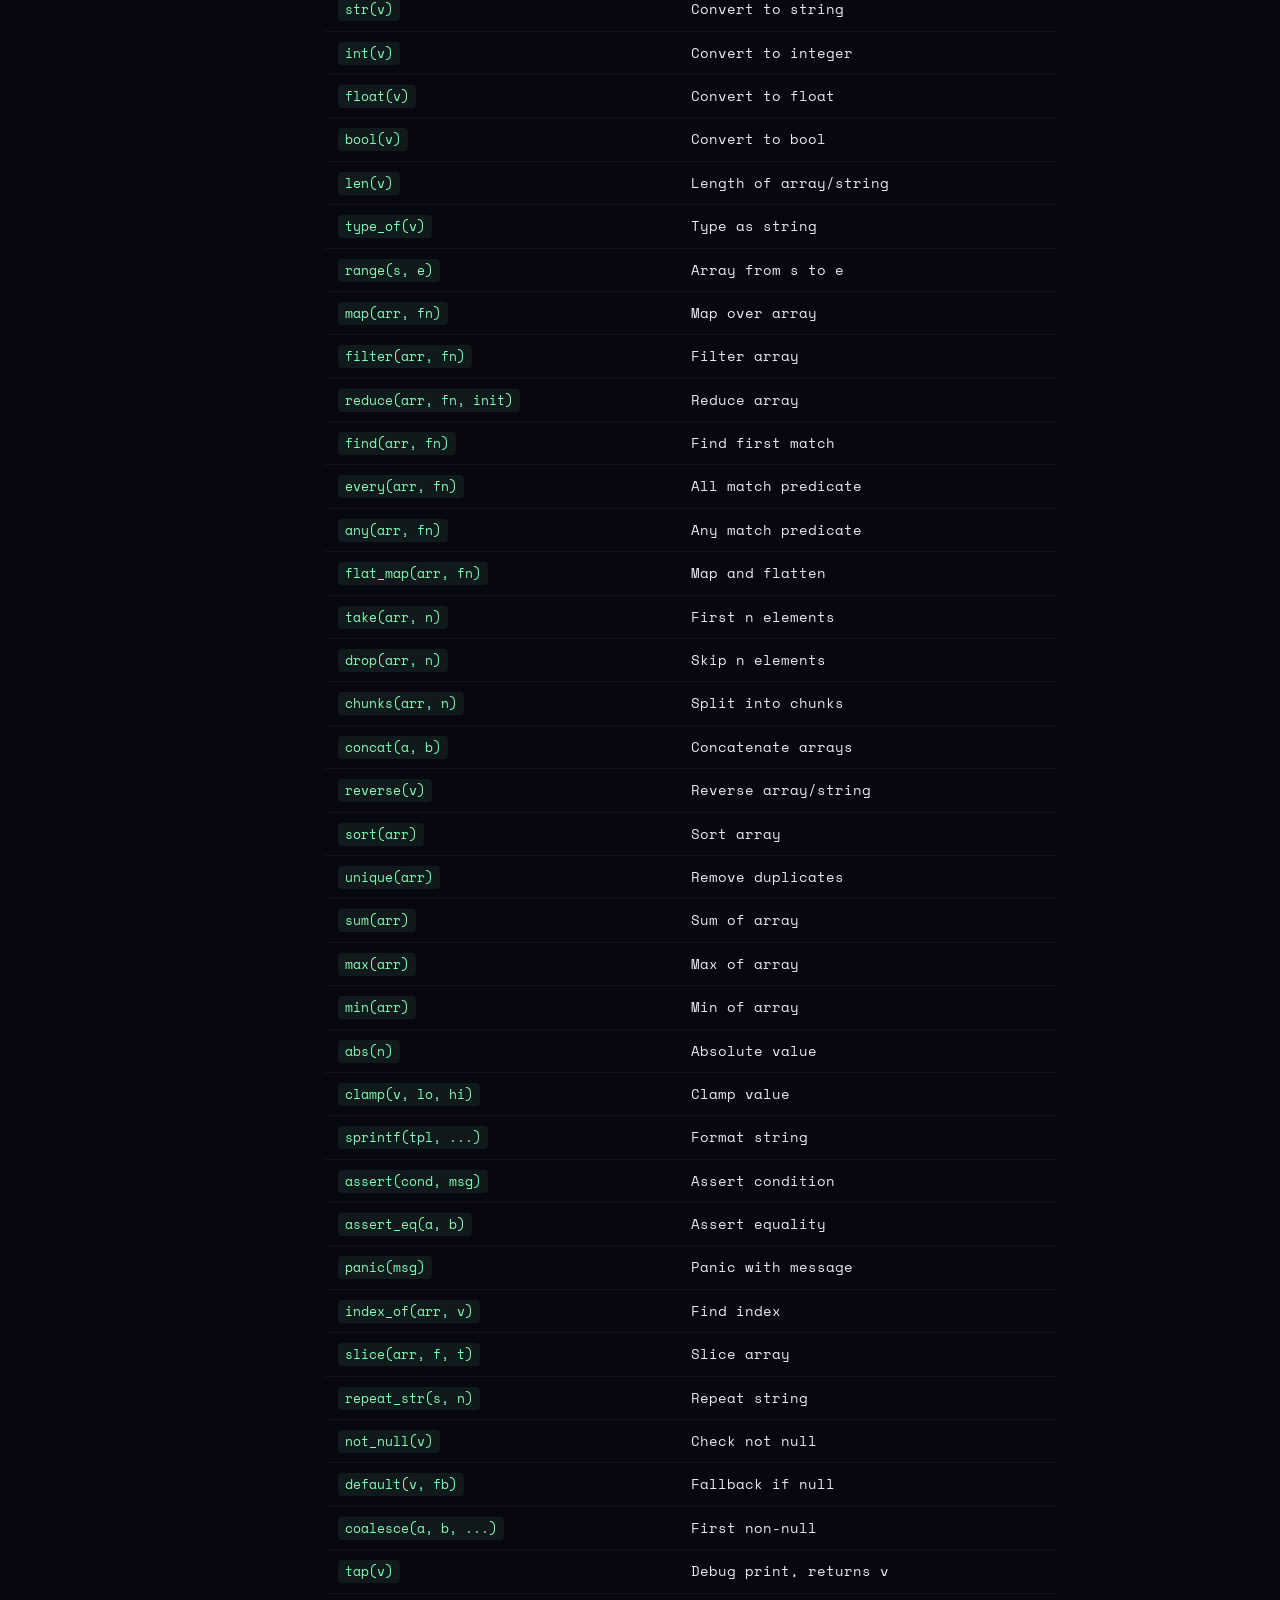
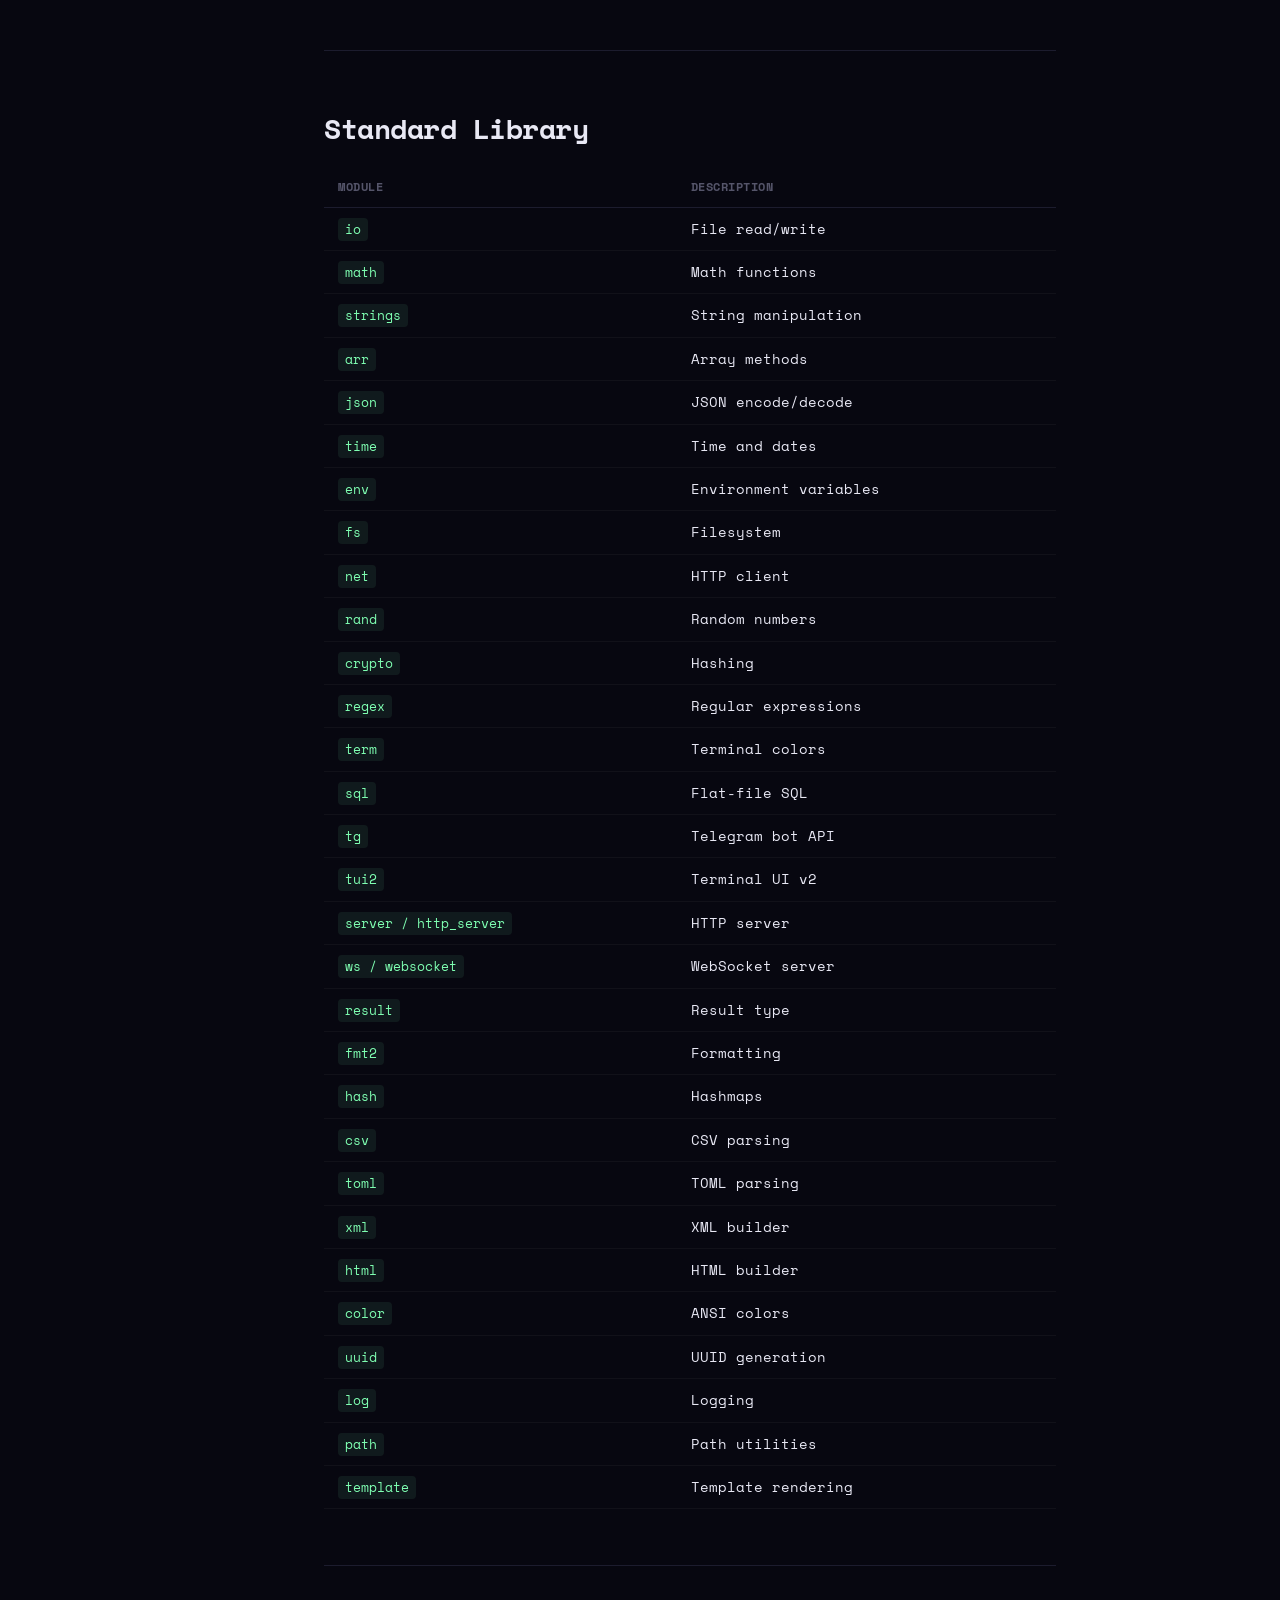
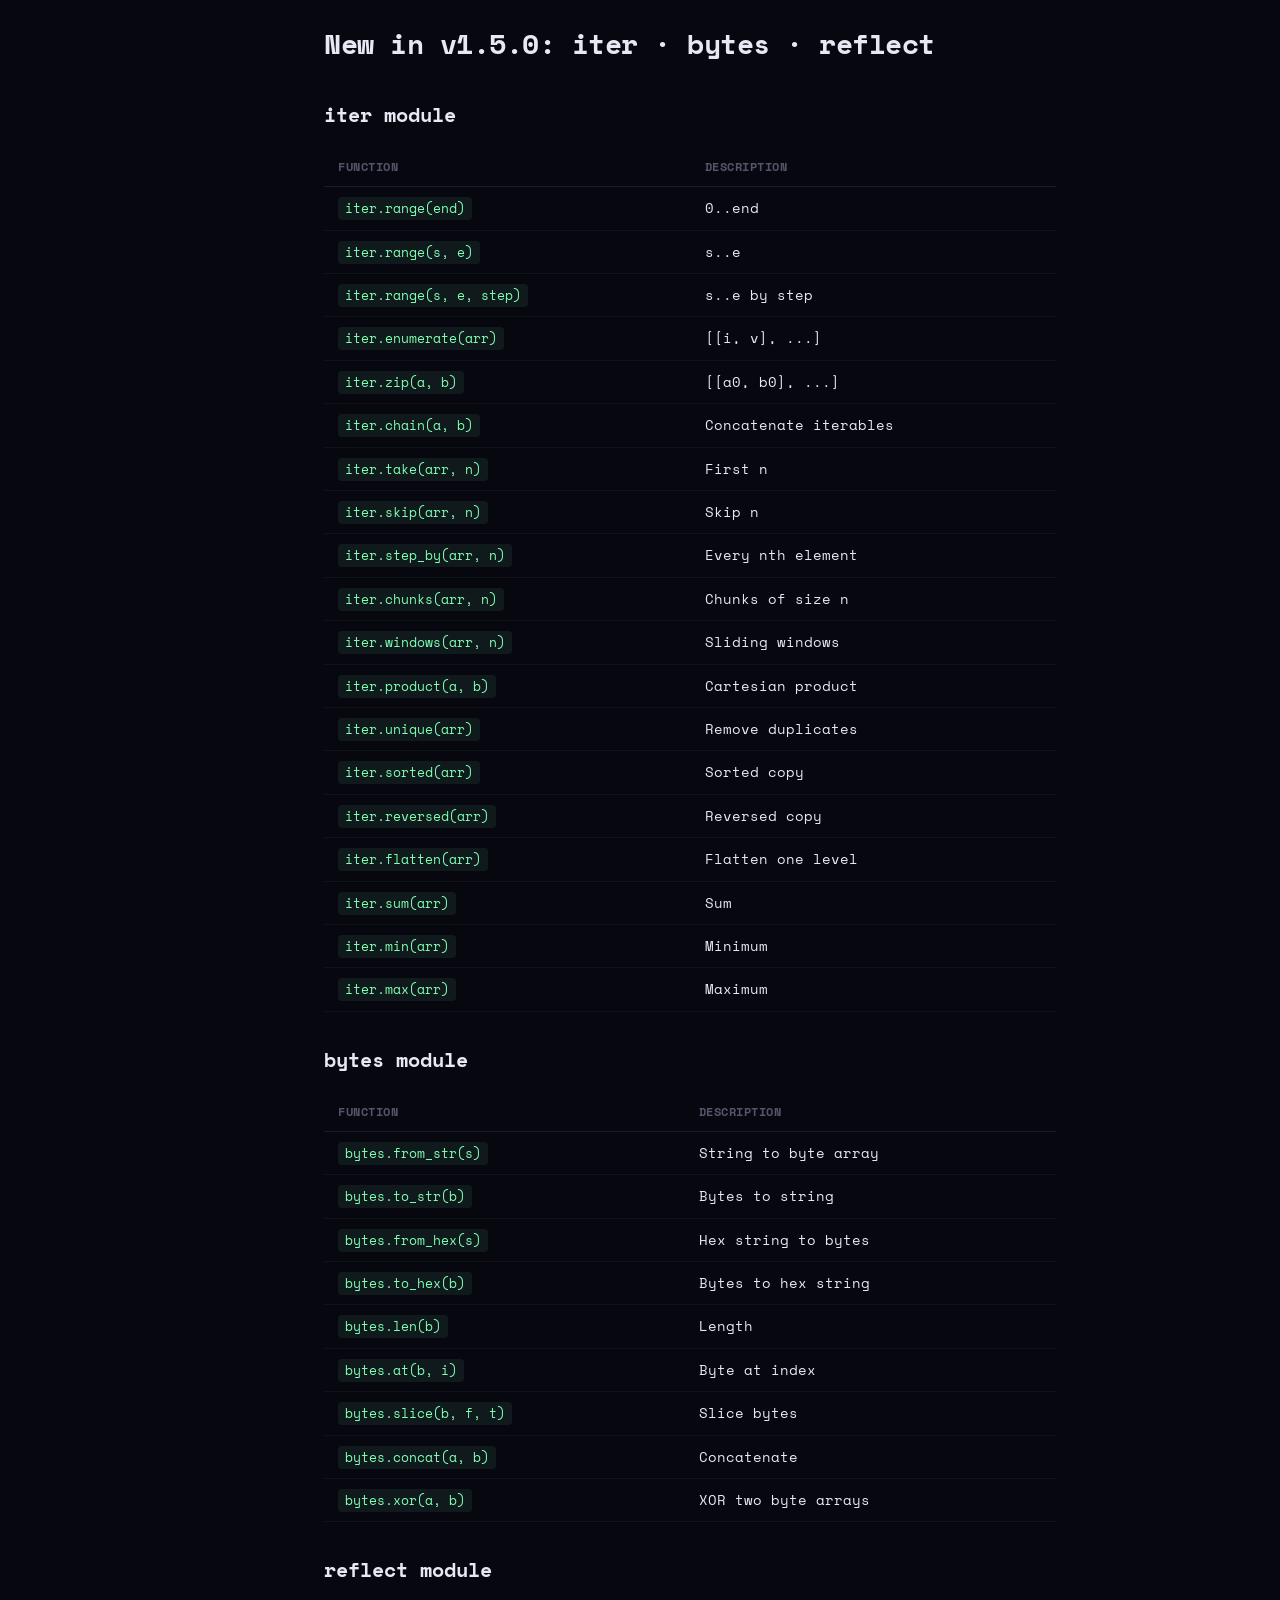
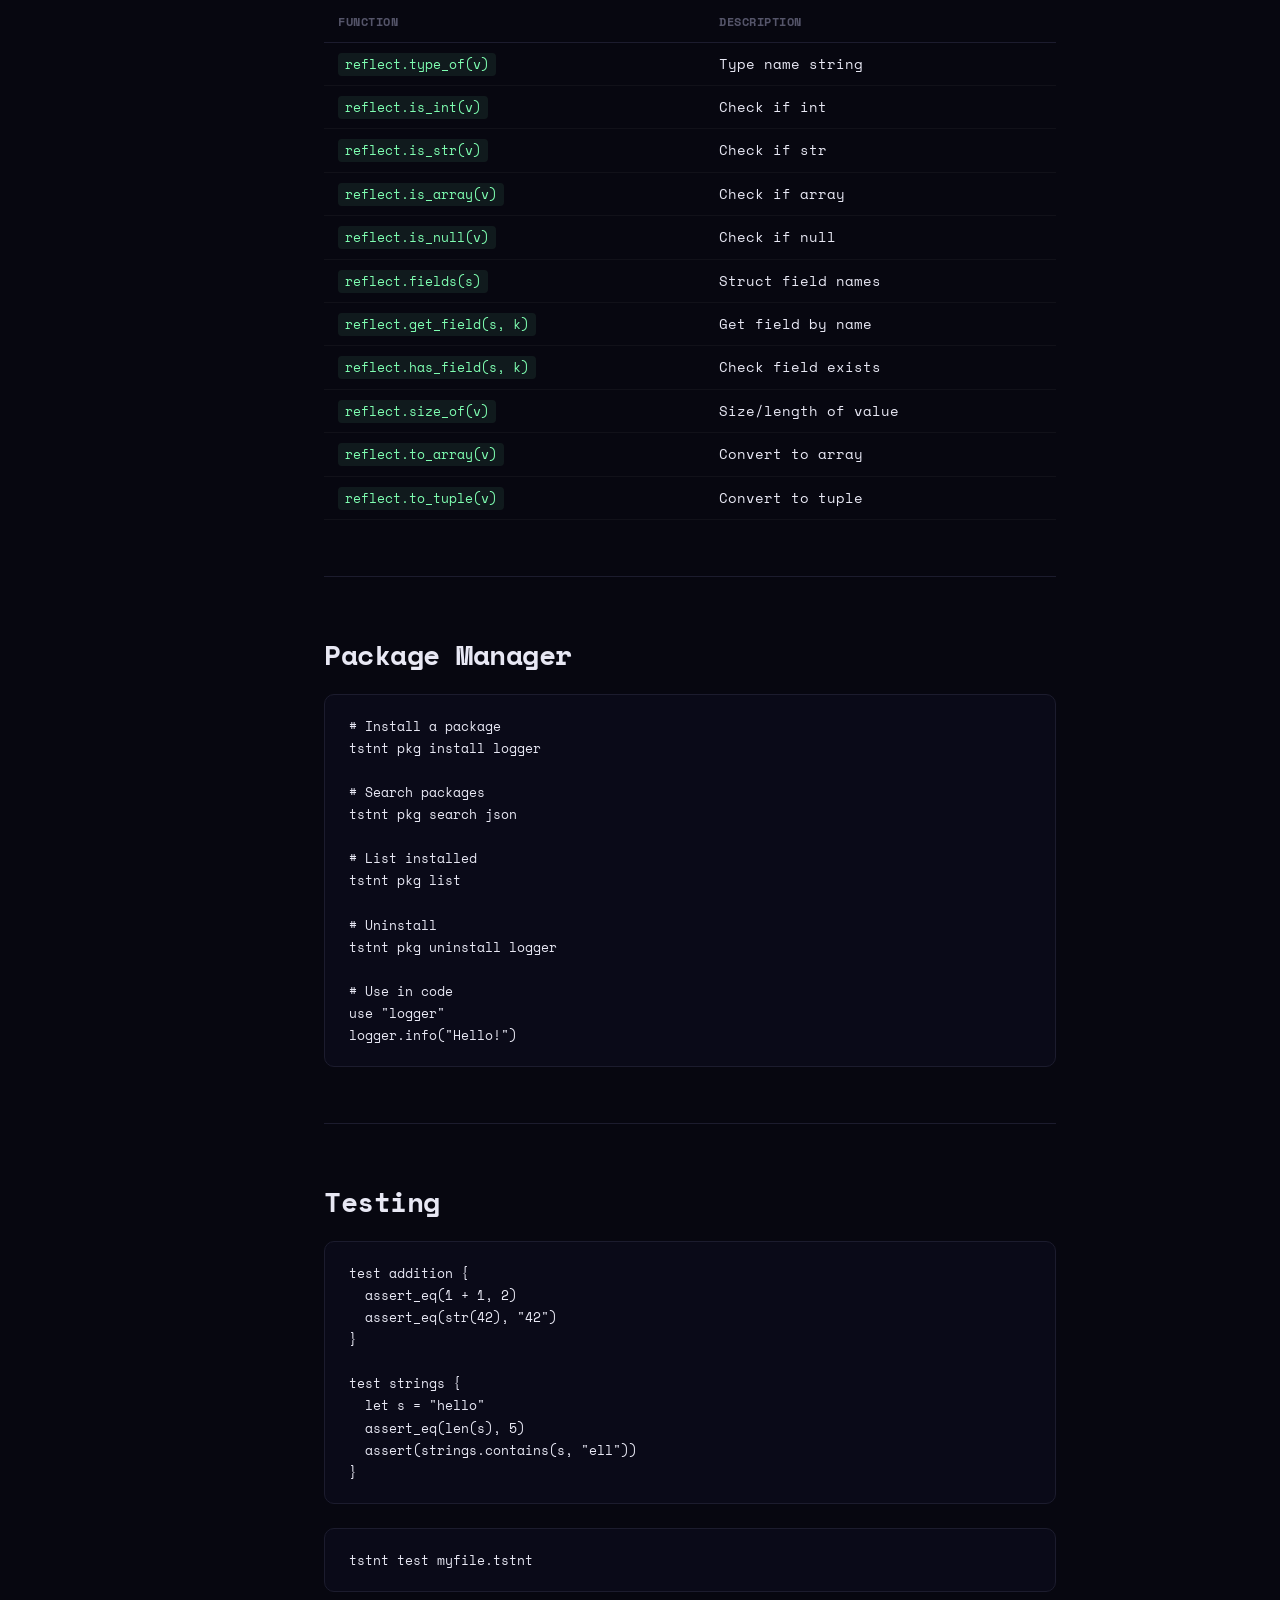
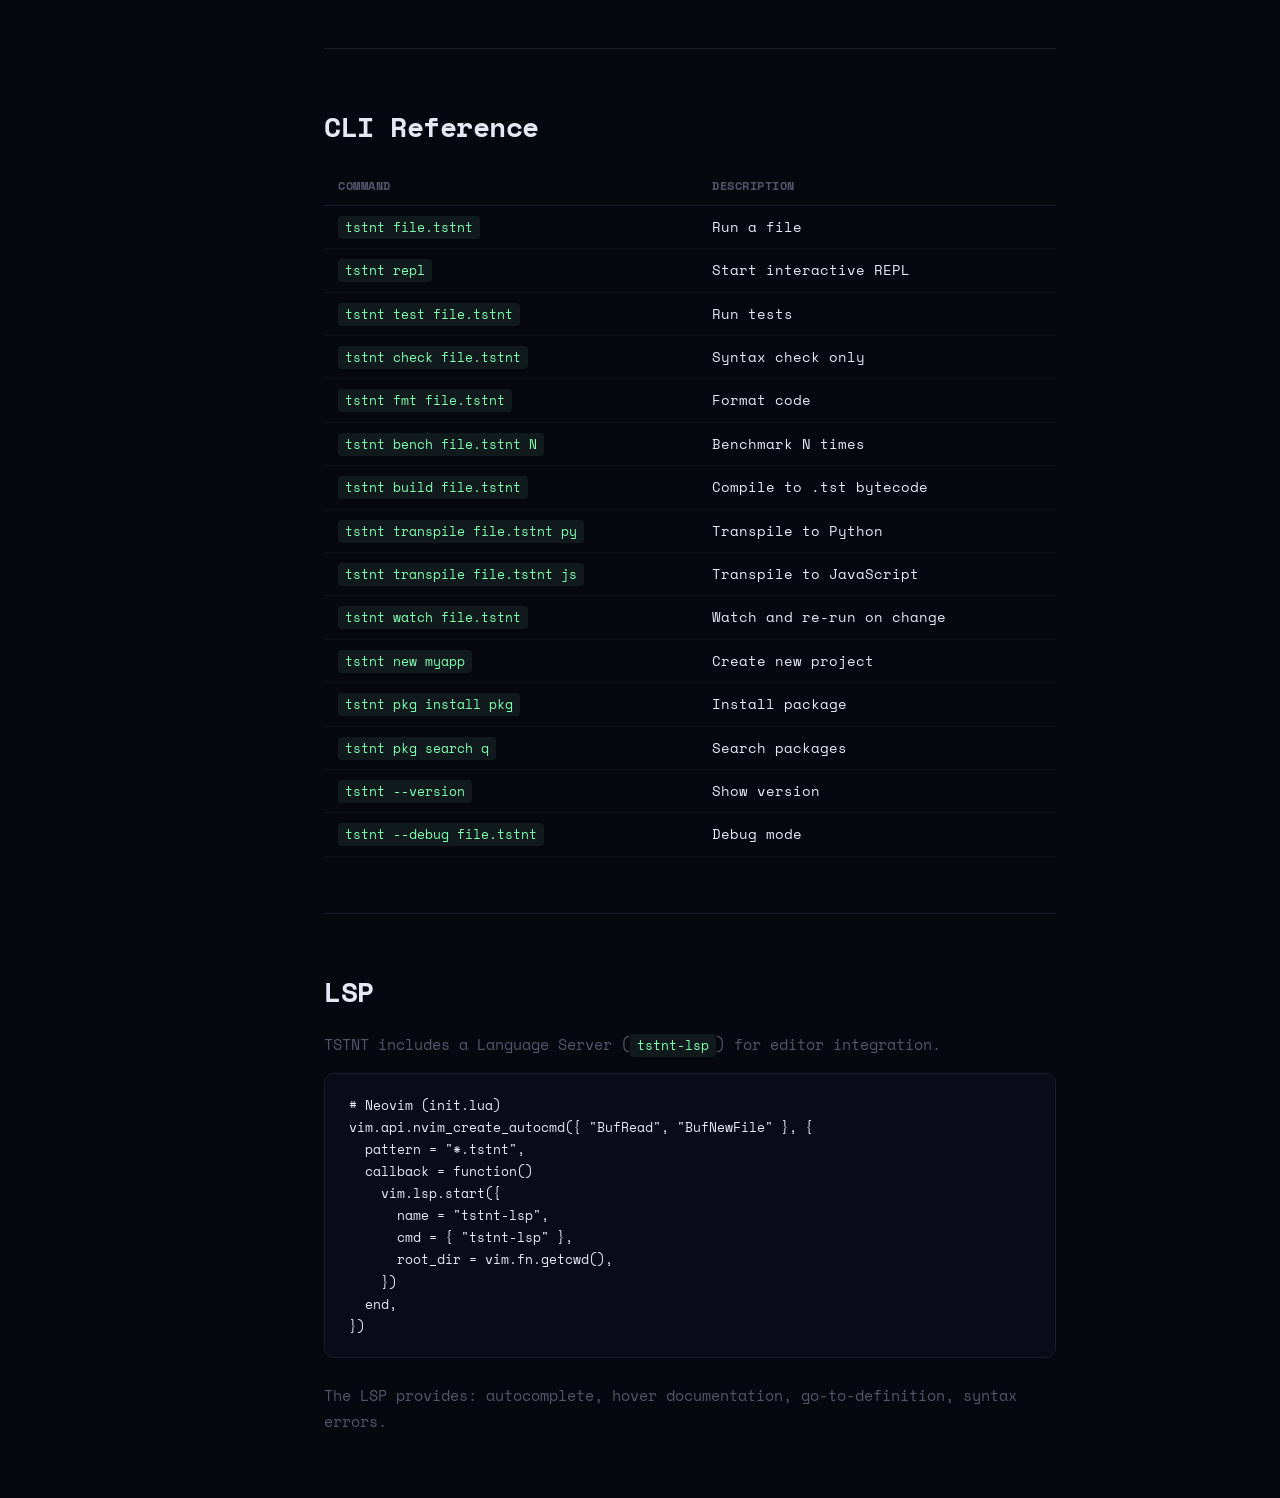
==== commit a7674ec3: "v1.5.0 — new site structure, 150+ packages, JIT, iter/bytes/reflect stdlib" ====
--- a/docs.html
+++ b/docs.html
@@ -3,940 +3,588 @@
 <head>
 <meta charset="UTF-8">
 <meta name="viewport" content="width=device-width, initial-scale=1.0">
-<title>TSTNT Docs — v1.1.0</title>
+<title>TSTNT Docs — v1.5.0</title>
 <link rel="icon" type="image/svg+xml" href="[data-uri]">
-<meta name="description" content="Complete documentation for the TSTNT programming language — v1.1.0.">
-<meta property="og:title" content="TSTNT Docs — v1.1.0">
-<meta property="og:description" content="Complete reference for TSTNT — variables, functions, structs, stdlib, packages and more.">
+<meta name="description" content="Complete documentation for TSTNT — v1.5.0. Variables, functions, structs, stdlib, packages and more.">
+<meta property="og:title" content="TSTNT Docs — v1.5.0">
+<meta property="og:description" content="Complete reference for TSTNT — variables, functions, structs, stdlib, packages.">
 <meta property="og:image" content="https://tstnt-lang.github.io/og-docs.png">
 <meta property="og:url" content="https://tstnt-lang.github.io/docs.html">
 <meta property="og:type" content="website">
-<meta name="twitter:card" content="summary">
-<meta name="twitter:title" content="TSTNT Docs">
+<meta name="twitter:card" content="summary_large_image">
 <meta name="twitter:image" content="https://tstnt-lang.github.io/og-docs.png">
+<link rel="preconnect" href="https://fonts.googleapis.com">
 <link href="https://fonts.googleapis.com/css2?family=Space+Mono:wght@400;700&family=Syne:wght@400;600;800&display=swap" rel="stylesheet">
+<link rel="stylesheet" href="style.css">
 <style>
-  :root {
-    --bg: #0a0a0f; --surface: #111118; --border: #1e1e2e;
-    --accent: #7fffb2; --text: #e8e8f0; --muted: #666680; --code-bg: #0d0d15;
-  }
-  html, body { margin:0; padding:0; max-width:100%; overflow-x:hidden; }
-  *, *::before, *::after { box-sizing:border-box; }
-  body { background:var(--bg); color:var(--text); font-family:'Syne',sans-serif; display:flex; min-height:100vh; }
-
-  body::after {
-    content:''; position:fixed; inset:0; pointer-events:none; z-index:9999;
-    background:repeating-linear-gradient(0deg,transparent,transparent 2px,rgba(0,0,0,0.025) 2px,rgba(0,0,0,0.025) 4px);
-  }
-
-  .progress-bar {
-    position:fixed; top:0; left:0; height:2px; width:0%;
-    background:var(--accent); z-index:400;
-    box-shadow:0 0 10px rgba(127,255,178,0.7);
-    transition:width 0.1s linear;
-  }
-
-  /* Sidebar */
-  .sidebar {
-    width:260px; min-height:100vh; background:var(--surface);
-    border-right:1px solid var(--border);
-    position:fixed; left:0; top:0; overflow-y:auto;
-    display:flex; flex-direction:column; z-index:100;
-  }
-  .sidebar-top {
-    padding:18px 20px; border-bottom:1px solid var(--border);
-    position:sticky; top:0; background:var(--surface); z-index:10;
-    display:flex; align-items:center; justify-content:space-between;
-  }
-  .sidebar-logo {
-    font-family:'Space Mono',monospace; color:var(--accent); font-size:14px;
-    font-weight:700; text-decoration:none; letter-spacing:0.06em;
-  }
-  .sidebar-version {
-    font-family:'Space Mono',monospace; font-size:10px; color:var(--muted);
-    border:1px solid var(--border); padding:2px 7px;
-  }
-  .search-wrap { padding:10px 12px; border-bottom:1px solid var(--border); }
-  .search-input {
-    width:100%; background:rgba(255,255,255,0.03); border:1px solid var(--border);
-    color:var(--text); font-family:'Space Mono',monospace; font-size:12px;
-    padding:8px 12px; outline:none; transition:border-color 0.2s, background 0.2s;
-  }
-  .search-input::placeholder { color:var(--muted); }
-  .search-input:focus { border-color:var(--accent); background:rgba(127,255,178,0.03); }
-  .search-results-list { border-bottom:1px solid var(--border); }
-  .search-result {
-    display:flex; align-items:center; gap:8px;
-    padding:7px 14px; font-size:12px; color:var(--muted);
-    text-decoration:none; border-left:2px solid transparent;
-    transition:all 0.15s; font-family:'Space Mono',monospace;
-  }
-  .search-result::before { content:'#'; color:var(--border); font-size:11px; flex-shrink:0; transition:color 0.15s; }
-  .search-result:hover { color:var(--accent); background:rgba(127,255,178,0.04); border-left-color:var(--accent); }
-  .search-result:hover::before { color:var(--accent); }
-  .search-result mark { background:rgba(127,255,178,0.2); color:var(--accent); padding:0 2px; font-style:normal; }
-
-  .sidebar-section {
-    padding:16px 16px 4px; font-size:9px; letter-spacing:0.3em;
-    color:var(--muted); font-family:'Space Mono',monospace;
-    text-transform:uppercase; opacity:0.5;
-  }
-  .sidebar a {
-    display:flex; align-items:center; gap:10px; padding:6px 16px 6px 14px;
-    font-size:13px; color:var(--muted); text-decoration:none;
-    border-left:2px solid transparent;
-    transition:color 0.15s, background 0.15s, border-color 0.15s, padding-left 0.2s;
-  }
-  .sidebar a::before {
-    content:''; width:3px; height:3px; border-radius:50%;
-    background:var(--border); flex-shrink:0;
-    transition:background 0.2s, transform 0.2s, box-shadow 0.2s;
-  }
-  .sidebar a:hover { color:var(--text); background:rgba(127,255,178,0.04); padding-left:20px; border-left-color:rgba(127,255,178,0.25); }
-  .sidebar a:hover::before { background:var(--muted); transform:scale(1.8); }
-  .sidebar a.active { color:var(--accent); border-left-color:var(--accent); background:rgba(127,255,178,0.05); font-weight:600; }
-  .sidebar a.active::before { background:var(--accent); transform:scale(1.8); box-shadow:0 0 6px rgba(127,255,178,0.6); }
-
-  /* Drawer */
-  .sidebar-drawer {
-    display:none; position:fixed; top:56px; left:0; bottom:0; width:290px;
-    background:var(--surface); z-index:150; overflow-y:auto;
-    border-right:1px solid var(--border);
-    transform:translateX(-100%); transition:transform 0.35s cubic-bezier(0.4,0,0.2,1);
-  }
-  .sidebar-drawer.open { transform:translateX(0); }
-  .drawer-top {
-    padding:14px 20px; border-bottom:1px solid var(--border);
-    position:sticky; top:0; background:var(--surface); z-index:10;
-  }
-  .drawer-logo { font-family:'Space Mono',monospace; font-size:13px; font-weight:700; color:var(--muted); letter-spacing:0.08em; }
-  .drawer-logo span { color:var(--accent); }
-  .drawer-search-wrap { padding:10px 14px; border-bottom:1px solid var(--border); }
-  .sidebar-drawer .sidebar-section { padding:14px 20px 4px; font-size:9px; letter-spacing:0.3em; color:var(--muted); font-family:'Space Mono',monospace; opacity:0.5; }
-  .sidebar-drawer a {
-    display:flex; align-items:center; gap:10px;
-    padding:7px 20px; font-size:13px; color:var(--muted);
-    text-decoration:none; border-left:2px solid transparent; transition:all 0.15s;
-  }
-  .sidebar-drawer a::before { content:''; width:3px; height:3px; border-radius:50%; background:var(--border); flex-shrink:0; transition:background 0.2s, transform 0.2s, box-shadow 0.2s; }
-  .sidebar-drawer a:hover { color:var(--text); background:rgba(127,255,178,0.04); border-left-color:rgba(127,255,178,0.25); }
-  .sidebar-drawer a:hover::before { background:var(--muted); transform:scale(1.8); }
-  .sidebar-drawer a.active { color:var(--accent); border-left-color:var(--accent); background:rgba(127,255,178,0.05); font-weight:600; }
-  .sidebar-drawer a.active::before { background:var(--accent); transform:scale(1.8); box-shadow:0 0 6px rgba(127,255,178,0.6); }
-
-  /* Content */
-  .content { margin-left:260px; padding:60px 80px 80px; max-width:960px; flex:1; }
-  h1 { font-size:48px; font-weight:800; letter-spacing:-0.02em; margin-bottom:16px; line-height:1.1; }
-  h2 { font-size:28px; font-weight:700; margin:48px 0 16px; padding-top:48px; border-top:1px solid var(--border); }
-  h3 { font-size:18px; font-weight:700; margin:28px 0 10px; color:var(--accent); }
-  p { font-size:15px; color:var(--muted); line-height:1.8; margin-bottom:16px; }
-  code { font-family:'Space Mono',monospace; font-size:13px; background:rgba(127,255,178,0.06); color:var(--accent); padding:2px 8px; border:1px solid rgba(127,255,178,0.15); }
-  pre { background:var(--code-bg); border:1px solid var(--border); padding:24px; overflow-x:auto; font-family:'Space Mono',monospace; font-size:13px; line-height:1.8; white-space:pre; margin:0; }
-  pre .kw{color:#ff7f7f} pre .fn{color:#7fffb2} pre .type{color:#7fb2ff} pre .str{color:#ffcc7f} pre .cm{color:#44445a} pre .num{color:#ff9f7f} pre .op{color:#cc99ff}
-  table { width:100%; border-collapse:collapse; margin:20px 0; font-size:14px; }
-  th { text-align:left; padding:12px 16px; background:var(--surface); border:1px solid var(--border); font-weight:700; font-size:12px; letter-spacing:0.05em; }
-  td { padding:12px 16px; border:1px solid var(--border); color:var(--muted); }
-  td code { font-size:12px; }
-  .tag { display:inline-block; font-family:'Space Mono',monospace; font-size:11px; padding:3px 10px; background:rgba(127,255,178,0.08); color:var(--accent); margin-right:8px; }
-  .note { background:rgba(127,178,255,0.06); border-left:2px solid #7fb2ff; padding:16px 20px; margin:20px 0; font-size:14px; color:var(--text); }
-  .warn { background:rgba(255,200,127,0.06); border-left:2px solid #ffc87f; padding:16px 20px; margin:20px 0; font-size:14px; }
-
-  /* Pre copy wrap */
-  .pre-wrap { position:relative; margin:20px 0; }
-  .pre-wrap pre { margin:0; }
-  .pre-copy {
-    position:absolute; top:10px; right:10px;
-    background:rgba(127,255,178,0.08); border:1px solid rgba(127,255,178,0.2);
-    color:var(--muted); font-family:'Space Mono',monospace; font-size:10px;
-    padding:3px 9px; cursor:pointer; opacity:0; transition:all 0.2s;
-  }
-  .pre-wrap:hover .pre-copy { opacity:1; }
-  .pre-copy:hover { background:rgba(127,255,178,0.15); color:var(--accent); border-color:var(--accent); }
-  .pre-copy.copied { color:var(--accent); border-color:var(--accent); opacity:1; }
-
-  /* Mobile nav */
-  .mobile-nav {
-    display:none; position:fixed; top:0; left:0; right:0; height:56px;
-    background:rgba(10,10,15,0.98); backdrop-filter:blur(20px);
-    border-bottom:1px solid var(--border); padding:0 20px;
-    align-items:center; justify-content:space-between; z-index:200;
-  }
-  .mobile-nav-logo { font-family:'Space Mono',monospace; color:var(--accent); font-size:15px; font-weight:700; text-decoration:none; }
-  .mobile-nav-btn { background:none; border:none; cursor:pointer; display:flex; flex-direction:column; gap:5px; padding:4px; }
-  .mobile-nav-btn span { display:block; width:22px; height:2px; background:var(--text); transition:transform 0.3s,opacity 0.3s; }
-  .mobile-nav-btn.open span:nth-child(1) { transform:translateY(7px) rotate(45deg); }
-  .mobile-nav-btn.open span:nth-child(2) { opacity:0; }
-  .mobile-nav-btn.open span:nth-child(3) { transform:translateY(-7px) rotate(-45deg); }
-
-  .sidebar-overlay {
-    display:none; position:fixed; inset:0; top:56px;
-    background:rgba(0,0,0,0.6); z-index:140;
-    opacity:0; pointer-events:none; transition:opacity 0.3s;
-  }
-  .sidebar-overlay.open { opacity:1; pointer-events:all; }
-
-  @media(max-width:768px) {
-    .sidebar { display:none; }
-    .mobile-nav { display:flex; }
-    .sidebar-drawer { display:block; }
-    .sidebar-overlay { display:block; }
-    .content { margin-left:0; padding:76px 20px 40px; max-width:100%; }
-    h1 { font-size:clamp(22px,7vw,32px); word-break:break-word; }
-    h2 { font-size:clamp(18px,5vw,24px); padding-top:28px; margin:28px 0 12px; }
-    h3 { font-size:16px; }
-    p { font-size:14px; }
-    pre { font-size:12px; padding:16px; }
-    table { display:block; overflow-x:auto; white-space:nowrap; font-size:12px; }
-  }
-  @media(max-width:1100px) and (min-width:769px) {
-    .content { padding:60px 40px; }
-  }
+.docs-layout { display: grid; grid-template-columns: 260px 1fr; min-height: 100vh; padding-top: 64px; }
+.sidebar {
+  position: sticky;
+  top: 64px;
+  height: calc(100vh - 64px);
+  overflow-y: auto;
+  padding: 32px 0;
+  border-right: 1px solid var(--border);
+  background: var(--bg);
+}
+.sidebar::-webkit-scrollbar { width: 4px; }
+.sidebar::-webkit-scrollbar-thumb { background: var(--border); border-radius: 2px; }
+.sidebar-section { margin-bottom: 8px; }
+.sidebar-heading { font-size: 11px; font-weight: 700; letter-spacing: 1.5px; text-transform: uppercase; color: var(--muted); padding: 8px 24px; }
+.sidebar-link {
+  display: block;
+  padding: 7px 24px;
+  font-size: 14px;
+  color: var(--muted);
+  text-decoration: none;
+  transition: color .15s, background .15s;
+  border-left: 2px solid transparent;
+}
+.sidebar-link:hover { color: var(--text); background: rgba(255,255,255,.02); }
+.sidebar-link.active { color: var(--accent); border-left-color: var(--accent); background: rgba(127,255,178,.04); }
+.sidebar-version { display: inline-block; background: rgba(127,255,178,.1); color: var(--accent); font-size: 11px; font-weight: 700; padding: 2px 8px; border-radius: 4px; margin: 8px 24px 16px; }
+.docs-content {
+  padding: 48px 64px;
+  max-width: 860px;
+}
+.docs-content h1 { font-size: 42px; font-weight: 800; letter-spacing: -1.5px; margin-bottom: 12px; }
+.docs-content h2 { font-size: 28px; font-weight: 700; letter-spacing: -.5px; margin: 56px 0 16px; padding-top: 56px; border-top: 1px solid var(--border); }
+.docs-content h2:first-of-type { border-top: none; padding-top: 0; margin-top: 32px; }
+.docs-content h3 { font-size: 20px; font-weight: 700; margin: 32px 0 12px; color: var(--text); }
+.docs-content p { font-size: 15px; line-height: 1.75; color: var(--muted); margin-bottom: 16px; }
+.docs-content p a { color: var(--accent); text-decoration: none; }
+.docs-content p a:hover { text-decoration: underline; }
+.docs-content pre {
+  background: var(--code-bg);
+  border: 1px solid var(--border);
+  border-radius: 10px;
+  padding: 20px 24px;
+  font-family: 'Space Mono', monospace;
+  font-size: 13px;
+  line-height: 1.7;
+  overflow-x: auto;
+  margin: 16px 0 24px;
+}
+.docs-content code {
+  font-family: 'Space Mono', monospace;
+  font-size: 12.5px;
+  color: var(--accent);
+  background: rgba(127,255,178,.08);
+  padding: 2px 7px;
+  border-radius: 4px;
+}
+.docs-content pre code { background: none; padding: 0; font-size: 13px; color: inherit; }
+.tag { display: inline-block; background: rgba(127,255,178,.1); color: var(--accent); font-size: 12px; font-weight: 700; padding: 4px 12px; border-radius: 6px; margin-right: 8px; margin-bottom: 24px; letter-spacing: .5px; }
+.tag.blue { background: rgba(122,178,255,.1); color: var(--accent3); }
+.tag.red { background: rgba(255,107,138,.1); color: var(--accent2); }
+table { width: 100%; border-collapse: collapse; margin: 16px 0 24px; font-size: 14px; }
+th { text-align: left; padding: 10px 14px; font-size: 12px; font-weight: 700; letter-spacing: .5px; text-transform: uppercase; color: var(--muted); border-bottom: 1px solid var(--border); }
+td { padding: 10px 14px; border-bottom: 1px solid rgba(255,255,255,.04); color: var(--text); }
+td code { font-size: 12px; }
+tr:hover td { background: rgba(255,255,255,.02); }
+.callout { background: rgba(127,255,178,.05); border: 1px solid rgba(127,255,178,.15); border-radius: 10px; padding: 16px 20px; margin: 16px 0 24px; font-size: 14px; color: var(--text); line-height: 1.6; }
+.callout.blue { background: rgba(122,178,255,.05); border-color: rgba(122,178,255,.15); }
+@media (max-width: 900px) {
+  .docs-layout { grid-template-columns: 1fr; }
+  .sidebar { position: static; height: auto; border-right: none; border-bottom: 1px solid var(--border); }
+  .docs-content { padding: 32px 24px; }
+}
 </style>
 </head>
 <body>
-
-<div class="progress-bar" id="progressBar"></div>
-
-<div class="mobile-nav">
-  <a href="index.html" class="mobile-nav-logo"><img src="[data-uri]" style="width:22px;height:22px;vertical-align:middle;margin-right:7px;">← TSTNT</a>
-  <button class="mobile-nav-btn" id="docsHamburger"><span></span><span></span><span></span></button>
+<div class="cursor"></div>
+<div class="cursor-ring"></div>
+
+<nav>
+  <a href="/" class="nav-logo">
+    <img src="logo.png" alt="TSTNT">TST<span class="logo-accent">NT</span>
+  </a>
+  <ul class="nav-links">
+    <li><a href="/">Home</a></li>
+    <li><a href="#basics">Basics</a></li>
+    <li><a href="#stdlib">Stdlib</a></li>
+    <li><a href="#packages">Packages</a></li>
+    <li><a href="https://github.com/tstnt-lang" target="_blank">GitHub</a></li>
+    <li><a href="/" class="nav-cta">Home</a></li>
+  </ul>
+</nav>
+
+<div class="docs-layout">
+<nav class="sidebar">
+  <span class="sidebar-version">v1.5.0</span>
+  <div class="sidebar-section">
+    <div class="sidebar-heading">Getting Started</div>
+    <a href="#intro" class="sidebar-link active">Introduction</a>
+    <a href="#install" class="sidebar-link">Installation</a>
+    <a href="#v15" class="sidebar-link">What's New v1.5</a>
+  </div>
+  <div class="sidebar-section">
+    <div class="sidebar-heading">Language</div>
+    <a href="#basics" class="sidebar-link">Variables & Types</a>
+    <a href="#functions" class="sidebar-link">Functions</a>
+    <a href="#control" class="sidebar-link">Control Flow</a>
+    <a href="#structs" class="sidebar-link">Structs & Impl</a>
+    <a href="#enums" class="sidebar-link">Enums</a>
+    <a href="#match" class="sidebar-link">Pattern Matching</a>
+    <a href="#lambdas" class="sidebar-link">Lambdas & Pipes</a>
+    <a href="#decorators" class="sidebar-link">Decorators</a>
+    <a href="#error" class="sidebar-link">Error Handling</a>
+    <a href="#async" class="sidebar-link">Async & Threads</a>
+  </div>
+  <div class="sidebar-section">
+    <div class="sidebar-heading">Builtins</div>
+    <a href="#builtins" class="sidebar-link">Builtin Functions</a>
+    <a href="#stdlib" class="sidebar-link">Standard Library</a>
+    <a href="#stdlib-new" class="sidebar-link">New in v1.5</a>
+  </div>
+  <div class="sidebar-section">
+    <div class="sidebar-heading">Tools</div>
+    <a href="#packages" class="sidebar-link">Package Manager</a>
+    <a href="#testing" class="sidebar-link">Testing</a>
+    <a href="#cli" class="sidebar-link">CLI Reference</a>
+    <a href="#lsp" class="sidebar-link">LSP</a>
+  </div>
+</nav>
+
+<div class="docs-content">
+  <span class="tag">v1.5.0</span><span class="tag blue">DOCS</span>
+  <h1>TSTNT Documentation</h1>
+  <p>Complete reference for the TSTNT programming language — v1.5.0.</p>
+
+  <h2 id="v15">v1.5.0 — What's New</h2>
+  <p>Version 1.5.0 is the biggest release yet, adding JIT compilation, new syntax, three new stdlib modules, and 12 new packages.</p>
+  <h3>New Syntax</h3>
+  <pre><span class="cm"># for..in loop</span>
+<span class="kw">for</span> item <span class="kw">in</span> [<span class="num">1</span>, <span class="num">2</span>, <span class="num">3</span>] &#123;
+  <span class="fn">print</span>(item)
+&#125;
+
+<span class="cm"># const variables</span>
+<span class="kw">const</span> PI <span class="op">=</span> <span class="num">3.14159</span>
+<span class="kw">const</span> APP_NAME<span class="op">:</span> <span class="type">str</span> <span class="op">=</span> <span class="str">"MyApp"</span>
+
+<span class="cm"># Default params</span>
+<span class="kw">do</span> <span class="fn">greet</span>(name<span class="op">:</span> <span class="type">str</span> <span class="op">=</span> <span class="str">"World"</span>) &#123;
+  <span class="fn">print</span>(<span class="str">"Hello, {name}!"</span>)
+&#125;</pre>
+
+  <h3>New Stdlib Modules</h3>
+  <pre><span class="cm"># iter — iterator utilities</span>
+<span class="kw">use</span> <span class="str">"iter"</span>
+<span class="kw">let</span> pairs <span class="op">=</span> iter.<span class="fn">enumerate</span>([<span class="str">"a"</span>, <span class="str">"b"</span>, <span class="str">"c"</span>])
+<span class="kw">let</span> r <span class="op">=</span> iter.<span class="fn">range</span>(<span class="num">0</span>, <span class="num">10</span>, <span class="num">2</span>)  <span class="cm"># [0,2,4,6,8]</span>
+<span class="kw">let</span> w <span class="op">=</span> iter.<span class="fn">windows</span>(arr, <span class="num">3</span>)
+
+<span class="cm"># bytes — binary data</span>
+<span class="kw">use</span> <span class="str">"bytes"</span>
+<span class="kw">let</span> b <span class="op">=</span> bytes.<span class="fn">from_str</span>(<span class="str">"hello"</span>)
+<span class="kw">let</span> hex <span class="op">=</span> bytes.<span class="fn">to_hex</span>(b)   <span class="cm"># "68656c6c6f"</span>
+
+<span class="cm"># reflect — runtime inspection</span>
+<span class="kw">use</span> <span class="str">"reflect"</span>
+<span class="fn">print</span>(reflect.<span class="fn">type_of</span>(<span class="num">42</span>))   <span class="cm"># "int"</span>
+<span class="fn">print</span>(reflect.<span class="fn">fields</span>(point)) <span class="cm"># ["x","y"]</span></pre>
+
+  <h2 id="install">Installation</h2>
+  <pre><span class="cm"># Linux / macOS</span>
+git clone https://github.com/tstnt-lang/tstnt
+cd tstnt && cargo build --release
+cp target/release/tstnt ~/.local/bin/
+
+<span class="cm"># Android (Termux)</span>
+pkg install rust git
+git clone https://github.com/tstnt-lang/tstnt
+cd tstnt && cargo build --release
+cp target/release/tstnt ~/bin/tstnt
+
+<span class="cm"># Verify</span>
+tstnt --version</pre>
+
+  <h2 id="basics">Variables & Types</h2>
+  <pre><span class="kw">let</span> name <span class="op">=</span> <span class="str">"Alice"</span>
+<span class="kw">let mut</span> count<span class="op">:</span> <span class="type">int</span> <span class="op">=</span> <span class="num">0</span>
+<span class="kw">const</span> MAX <span class="op">=</span> <span class="num">100</span>
+
+<span class="kw">let</span> pi<span class="op">:</span> <span class="type">float</span> <span class="op">=</span> <span class="num">3.14</span>
+<span class="kw">let</span> ok<span class="op">:</span> <span class="type">bool</span> <span class="op">=</span> <span class="type">true</span>
+<span class="kw">let</span> items<span class="op">:</span> <span class="type">array</span> <span class="op">=</span> [<span class="num">1</span>, <span class="num">2</span>, <span class="num">3</span>]
+<span class="kw">let</span> msg <span class="op">=</span> <span class="str">"Hello, {name}!"</span>  <span class="cm"># string interpolation</span>
+
+<span class="cm"># Multiline string</span>
+<span class="kw">let</span> text <span class="op">=</span> <span class="str">"""
+  line one
+  line two
+"""</span>
+
+<span class="cm"># Multiple assignment</span>
+<span class="kw">let</span> x, y <span class="op">=</span> [<span class="num">10</span>, <span class="num">20</span>]</pre>
+
+  <table>
+    <tr><th>Type</th><th>Example</th><th>Notes</th></tr>
+    <tr><td><code>int</code></td><td><code>42</code></td><td>64-bit signed integer</td></tr>
+    <tr><td><code>float</code></td><td><code>3.14</code></td><td>64-bit float</td></tr>
+    <tr><td><code>str</code></td><td><code>"hello"</code></td><td>UTF-8 string</td></tr>
+    <tr><td><code>bool</code></td><td><code>true</code></td><td>true / false</td></tr>
+    <tr><td><code>array</code></td><td><code>[1, 2, 3]</code></td><td>Dynamic array</td></tr>
+    <tr><td><code>null</code></td><td><code>null</code></td><td>Null value</td></tr>
+  </table>
+
+  <h2 id="functions">Functions</h2>
+  <pre><span class="kw">do</span> <span class="fn">add</span>(a<span class="op">:</span> <span class="type">int</span>, b<span class="op">:</span> <span class="type">int</span>) <span class="op">-></span> <span class="type">int</span> &#123;
+  <span class="kw">return</span> a <span class="op">+</span> b
+&#125;
+
+<span class="cm"># Default parameters (v1.5.0)</span>
+<span class="kw">do</span> <span class="fn">greet</span>(name<span class="op">:</span> <span class="type">str</span> <span class="op">=</span> <span class="str">"World"</span>) &#123;
+  <span class="fn">print</span>(<span class="str">"Hello, {name}!"</span>)
+&#125;
+
+<span class="cm"># Named arguments</span>
+<span class="fn">greet</span>(name<span class="op">:</span> <span class="str">"Alice"</span>)
+
+<span class="cm"># Async function</span>
+<span class="kw">async do</span> <span class="fn">fetch</span>(url<span class="op">:</span> <span class="type">str</span>) &#123;
+  <span class="kw">let</span> res <span class="op">=</span> <span class="kw">await</span> net.<span class="fn">get</span>(url)
+  <span class="kw">return</span> res
+&#125;
+
+<span class="cm"># Generics (erased to any)</span>
+<span class="kw">do</span> <span class="fn">first</span>&lt;T&gt;(arr<span class="op">:</span> <span class="type">array</span>) <span class="op">-></span> T &#123;
+  <span class="kw">return</span> arr[<span class="num">0</span>]
+&#125;</pre>
+
+  <h2 id="control">Control Flow</h2>
+  <pre><span class="cm"># if / else</span>
+<span class="kw">if</span> x <span class="op">></span> <span class="num">0</span> &#123;
+  <span class="fn">print</span>(<span class="str">"positive"</span>)
+&#125; <span class="kw">else if</span> x <span class="op">==</span> <span class="num">0</span> &#123;
+  <span class="fn">print</span>(<span class="str">"zero"</span>)
+&#125; <span class="kw">else</span> &#123;
+  <span class="fn">print</span>(<span class="str">"negative"</span>)
+&#125;
+
+<span class="cm"># while</span>
+<span class="kw">let mut</span> i <span class="op">=</span> <span class="num">0</span>
+<span class="kw">while</span> i <span class="op">&lt;</span> <span class="num">10</span> &#123; i <span class="op">+=</span> <span class="num">1</span> &#125;
+
+<span class="cm"># for..in (v1.5.0)</span>
+<span class="kw">for</span> item <span class="kw">in</span> items &#123; <span class="fn">print</span>(item) &#125;
+
+<span class="cm"># loop (range)</span>
+<span class="kw">loop</span> i <span class="kw">in</span> <span class="num">0</span><span class="op">..</span><span class="num">10</span> &#123; <span class="fn">print</span>(i) &#125;
+
+<span class="cm"># loop in (foreach)</span>
+<span class="kw">loop in</span> items &#123; <span class="fn">print</span>(item) &#125;
+
+<span class="cm"># repeat</span>
+<span class="kw">repeat</span> <span class="num">3</span> &#123; <span class="fn">print</span>(<span class="str">"hey"</span>) &#125;
+
+<span class="cm"># ternary</span>
+<span class="kw">let</span> val <span class="op">=</span> x <span class="op">></span> <span class="num">0</span> <span class="op">?</span> <span class="str">"pos"</span> <span class="op">:</span> <span class="str">"neg"</span></pre>
+
+  <h2 id="structs">Structs & Impl</h2>
+  <pre><span class="kw">struct</span> <span class="type">Point</span> &#123;
+  x<span class="op">:</span> <span class="type">float</span>
+  y<span class="op">:</span> <span class="type">float</span>
+&#125;
+
+<span class="kw">impl</span> <span class="type">Point</span> &#123;
+  <span class="kw">do</span> <span class="fn">dist</span>(other<span class="op">:</span> <span class="type">Point</span>) <span class="op">-></span> <span class="type">float</span> &#123;
+    <span class="kw">let</span> dx <span class="op">=</span> self.x <span class="op">-</span> other.x
+    <span class="kw">let</span> dy <span class="op">=</span> self.y <span class="op">-</span> other.y
+    <span class="kw">return</span> math.<span class="fn">sqrt</span>(dx<span class="op">*</span>dx <span class="op">+</span> dy<span class="op">*</span>dy)
+  &#125;
+  <span class="kw">do</span> <span class="fn">str</span> &#123;
+    <span class="kw">return</span> <span class="str">"({self.x}, {self.y})"</span>
+  &#125;
+&#125;
+
+<span class="kw">let</span> p <span class="op">=</span> <span class="type">Point</span> &#123; x<span class="op">:</span> <span class="num">1.0</span>, y<span class="op">:</span> <span class="num">2.0</span> &#125;
+<span class="fn">print</span>(p.<span class="fn">str</span>())
+
+<span class="cm"># unit (struct with methods inline)</span>
+<span class="kw">unit</span> <span class="type">Counter</span> &#123;
+  value<span class="op">:</span> <span class="type">int</span>
+  <span class="kw">do</span> <span class="fn">inc</span> &#123; self.value <span class="op">+=</span> <span class="num">1</span> &#125;
+&#125;</pre>
+
+  <h2 id="enums">Enums</h2>
+  <pre><span class="kw">enum</span> <span class="type">Color</span> &#123; Red, Green, Blue &#125;
+
+<span class="kw">let</span> c <span class="op">=</span> <span class="type">Color</span>::Red
+<span class="fn">print</span>(<span class="fn">type_of</span>(c))  <span class="cm"># "Color::Red"</span>
+
+<span class="cm"># Enum with data</span>
+<span class="kw">let</span> shape <span class="op">=</span> <span class="type">Shape</span>::Circle(<span class="num">5.0</span>)
+<span class="kw">match</span> shape &#123;
+  <span class="type">Shape</span>::Circle(r) <span class="op">-></span> <span class="fn">print</span>(<span class="str">"radius: {r}"</span>)
+  <span class="type">Shape</span>::Rect(w, h) <span class="op">-></span> <span class="fn">print</span>(<span class="str">"{w}x{h}"</span>)
+&#125;</pre>
+
+  <h2 id="match">Pattern Matching</h2>
+  <pre><span class="kw">match</span> value &#123;
+  <span class="num">1</span>       <span class="op">-></span> <span class="fn">print</span>(<span class="str">"one"</span>)
+  <span class="num">2</span><span class="op">..</span><span class="num">5</span>    <span class="op">-></span> <span class="fn">print</span>(<span class="str">"two to five"</span>)
+  x <span class="kw">if</span> x <span class="op">></span> <span class="num">10</span> <span class="op">-></span> <span class="fn">print</span>(<span class="str">"big: {x}"</span>)
+  _       <span class="op">-></span> <span class="fn">print</span>(<span class="str">"other"</span>)
+&#125;
+
+<span class="cm"># if let</span>
+<span class="kw">if let</span> val <span class="op">=</span> maybe_value &#123;
+  <span class="fn">print</span>(<span class="str">"got: {val}"</span>)
+&#125;</pre>
+
+  <h2 id="lambdas">Lambdas & Pipes</h2>
+  <pre><span class="kw">let</span> double <span class="op">=</span> <span class="op">|</span>x<span class="op">|</span> x <span class="op">*</span> <span class="num">2</span>
+<span class="kw">let</span> nums <span class="op">=</span> [<span class="num">1</span>, <span class="num">2</span>, <span class="num">3</span>, <span class="num">4</span>, <span class="num">5</span>]
+<span class="kw">let</span> evens <span class="op">=</span> <span class="fn">filter</span>(nums, <span class="op">|</span>x<span class="op">|</span> x <span class="op">%</span> <span class="num">2</span> <span class="op">==</span> <span class="num">0</span>)
+<span class="kw">let</span> doubled <span class="op">=</span> <span class="fn">map</span>(nums, <span class="op">|</span>x<span class="op">|</span> x <span class="op">*</span> <span class="num">2</span>)
+<span class="kw">let</span> total <span class="op">=</span> <span class="fn">reduce</span>(nums, <span class="op">|</span>acc, x<span class="op">|</span> acc <span class="op">+</span> x, <span class="num">0</span>)
+
+<span class="cm"># Pipe operator</span>
+<span class="kw">let</span> result <span class="op">=</span> nums <span class="op">|></span> <span class="fn">filter</span>(<span class="op">|</span>x<span class="op">|</span> x <span class="op">></span> <span class="num">2</span>) <span class="op">|></span> <span class="fn">map</span>(<span class="op">|</span>x<span class="op">|</span> x <span class="op">*</span> <span class="num">10</span>)</pre>
+
+  <h2 id="decorators">Decorators</h2>
+  <pre><span class="op">@</span>cache
+<span class="kw">do</span> <span class="fn">fib</span>(n<span class="op">:</span> <span class="type">int</span>) <span class="op">-></span> <span class="type">int</span> &#123;
+  <span class="kw">if</span> n <span class="op">&lt;=</span> <span class="num">1</span> &#123; <span class="kw">return</span> n &#125;
+  <span class="kw">return</span> <span class="fn">fib</span>(n<span class="op">-</span><span class="num">1</span>) <span class="op">+</span> <span class="fn">fib</span>(n<span class="op">-</span><span class="num">2</span>)
+&#125;
+
+<span class="op">@</span>timer
+<span class="kw">do</span> <span class="fn">slow_op</span>(n<span class="op">:</span> <span class="type">int</span>) &#123; <span class="cm"># prints elapsed ms</span>
+  <span class="kw">loop</span> i <span class="kw">in</span> <span class="num">0</span><span class="op">..</span>n &#123; &#125;
+&#125;
+
+<span class="op">@</span>deprecated
+<span class="kw">do</span> <span class="fn">old_func</span>() &#123; <span class="cm"># prints warning on call</span>
+  <span class="fn">print</span>(<span class="str">"old"</span>)
+&#125;</pre>
+
+  <h2 id="error">Error Handling</h2>
+  <pre><span class="kw">try</span> &#123;
+  <span class="kw">let</span> n <span class="op">=</span> <span class="fn">int</span>(<span class="str">"not a number"</span>)
+  <span class="kw">throw</span> <span class="str">"custom error"</span>
+&#125; <span class="kw">catch</span> err &#123;
+  <span class="fn">print</span>(<span class="str">"caught: {err}"</span>)
+&#125;
+
+<span class="cm"># result package</span>
+<span class="kw">use</span> <span class="str">"result-pkg"</span>
+<span class="kw">let</span> r <span class="op">=</span> <span class="fn">ok</span>(<span class="num">42</span>)
+<span class="kw">let</span> e <span class="op">=</span> <span class="fn">err</span>(<span class="str">"oops"</span>)
+<span class="kw">if</span> <span class="fn">is_ok</span>(r) &#123; <span class="fn">print</span>(<span class="fn">unwrap</span>(r)) &#125;</pre>
+
+  <h2 id="async">Async & Threads</h2>
+  <pre><span class="cm"># Spawn a thread</span>
+<span class="fn">thread</span>(|| &#123;
+  <span class="fn">print</span>(<span class="str">"running in thread"</span>)
+&#125;)
+
+<span class="cm"># Async function</span>
+<span class="kw">async do</span> <span class="fn">main</span> &#123;
+  <span class="kw">let</span> data <span class="op">=</span> <span class="kw">await</span> net.<span class="fn">get</span>(<span class="str">"https://api.example.com"</span>)
+  <span class="fn">print</span>(data)
+&#125;</pre>
+
+  <h2 id="builtins">Builtin Functions</h2>
+  <table>
+    <tr><th>Function</th><th>Description</th></tr>
+    <tr><td><code>print(v)</code></td><td>Print to stdout</td></tr>
+    <tr><td><code>str(v)</code></td><td>Convert to string</td></tr>
+    <tr><td><code>int(v)</code></td><td>Convert to integer</td></tr>
+    <tr><td><code>float(v)</code></td><td>Convert to float</td></tr>
+    <tr><td><code>bool(v)</code></td><td>Convert to bool</td></tr>
+    <tr><td><code>len(v)</code></td><td>Length of array/string</td></tr>
+    <tr><td><code>type_of(v)</code></td><td>Type as string</td></tr>
+    <tr><td><code>range(s, e)</code></td><td>Array from s to e</td></tr>
+    <tr><td><code>map(arr, fn)</code></td><td>Map over array</td></tr>
+    <tr><td><code>filter(arr, fn)</code></td><td>Filter array</td></tr>
+    <tr><td><code>reduce(arr, fn, init)</code></td><td>Reduce array</td></tr>
+    <tr><td><code>find(arr, fn)</code></td><td>Find first match</td></tr>
+    <tr><td><code>every(arr, fn)</code></td><td>All match predicate</td></tr>
+    <tr><td><code>any(arr, fn)</code></td><td>Any match predicate</td></tr>
+    <tr><td><code>flat_map(arr, fn)</code></td><td>Map and flatten</td></tr>
+    <tr><td><code>take(arr, n)</code></td><td>First n elements</td></tr>
+    <tr><td><code>drop(arr, n)</code></td><td>Skip n elements</td></tr>
+    <tr><td><code>chunks(arr, n)</code></td><td>Split into chunks</td></tr>
+    <tr><td><code>concat(a, b)</code></td><td>Concatenate arrays</td></tr>
+    <tr><td><code>reverse(v)</code></td><td>Reverse array/string</td></tr>
+    <tr><td><code>sort(arr)</code></td><td>Sort array</td></tr>
+    <tr><td><code>unique(arr)</code></td><td>Remove duplicates</td></tr>
+    <tr><td><code>sum(arr)</code></td><td>Sum of array</td></tr>
+    <tr><td><code>max(arr)</code></td><td>Max of array</td></tr>
+    <tr><td><code>min(arr)</code></td><td>Min of array</td></tr>
+    <tr><td><code>abs(n)</code></td><td>Absolute value</td></tr>
+    <tr><td><code>clamp(v, lo, hi)</code></td><td>Clamp value</td></tr>
+    <tr><td><code>sprintf(tpl, ...)</code></td><td>Format string</td></tr>
+    <tr><td><code>assert(cond, msg)</code></td><td>Assert condition</td></tr>
+    <tr><td><code>assert_eq(a, b)</code></td><td>Assert equality</td></tr>
+    <tr><td><code>panic(msg)</code></td><td>Panic with message</td></tr>
+    <tr><td><code>index_of(arr, v)</code></td><td>Find index</td></tr>
+    <tr><td><code>slice(arr, f, t)</code></td><td>Slice array</td></tr>
+    <tr><td><code>repeat_str(s, n)</code></td><td>Repeat string</td></tr>
+    <tr><td><code>not_null(v)</code></td><td>Check not null</td></tr>
+    <tr><td><code>default(v, fb)</code></td><td>Fallback if null</td></tr>
+    <tr><td><code>coalesce(a, b, ...)</code></td><td>First non-null</td></tr>
+    <tr><td><code>tap(v)</code></td><td>Debug print, returns v</td></tr>
+  </table>
+
+  <h2 id="stdlib">Standard Library</h2>
+  <table>
+    <tr><th>Module</th><th>Description</th></tr>
+    <tr><td><code>io</code></td><td>File read/write</td></tr>
+    <tr><td><code>math</code></td><td>Math functions</td></tr>
+    <tr><td><code>strings</code></td><td>String manipulation</td></tr>
+    <tr><td><code>arr</code></td><td>Array methods</td></tr>
+    <tr><td><code>json</code></td><td>JSON encode/decode</td></tr>
+    <tr><td><code>time</code></td><td>Time and dates</td></tr>
+    <tr><td><code>env</code></td><td>Environment variables</td></tr>
+    <tr><td><code>fs</code></td><td>Filesystem</td></tr>
+    <tr><td><code>net</code></td><td>HTTP client</td></tr>
+    <tr><td><code>rand</code></td><td>Random numbers</td></tr>
+    <tr><td><code>crypto</code></td><td>Hashing</td></tr>
+    <tr><td><code>regex</code></td><td>Regular expressions</td></tr>
+    <tr><td><code>term</code></td><td>Terminal colors</td></tr>
+    <tr><td><code>sql</code></td><td>Flat-file SQL</td></tr>
+    <tr><td><code>tg</code></td><td>Telegram bot API</td></tr>
+    <tr><td><code>tui2</code></td><td>Terminal UI v2</td></tr>
+    <tr><td><code>server / http_server</code></td><td>HTTP server</td></tr>
+    <tr><td><code>ws / websocket</code></td><td>WebSocket server</td></tr>
+    <tr><td><code>result</code></td><td>Result type</td></tr>
+    <tr><td><code>fmt2</code></td><td>Formatting</td></tr>
+    <tr><td><code>hash</code></td><td>Hashmaps</td></tr>
+    <tr><td><code>csv</code></td><td>CSV parsing</td></tr>
+    <tr><td><code>toml</code></td><td>TOML parsing</td></tr>
+    <tr><td><code>xml</code></td><td>XML builder</td></tr>
+    <tr><td><code>html</code></td><td>HTML builder</td></tr>
+    <tr><td><code>color</code></td><td>ANSI colors</td></tr>
+    <tr><td><code>uuid</code></td><td>UUID generation</td></tr>
+    <tr><td><code>log</code></td><td>Logging</td></tr>
+    <tr><td><code>path</code></td><td>Path utilities</td></tr>
+    <tr><td><code>template</code></td><td>Template rendering</td></tr>
+  </table>
+
+  <h2 id="stdlib-new">New in v1.5.0: iter · bytes · reflect</h2>
+  <h3>iter module</h3>
+  <table>
+    <tr><th>Function</th><th>Description</th></tr>
+    <tr><td><code>iter.range(end)</code></td><td>0..end</td></tr>
+    <tr><td><code>iter.range(s, e)</code></td><td>s..e</td></tr>
+    <tr><td><code>iter.range(s, e, step)</code></td><td>s..e by step</td></tr>
+    <tr><td><code>iter.enumerate(arr)</code></td><td>[[i, v], ...]</td></tr>
+    <tr><td><code>iter.zip(a, b)</code></td><td>[[a0, b0], ...]</td></tr>
+    <tr><td><code>iter.chain(a, b)</code></td><td>Concatenate iterables</td></tr>
+    <tr><td><code>iter.take(arr, n)</code></td><td>First n</td></tr>
+    <tr><td><code>iter.skip(arr, n)</code></td><td>Skip n</td></tr>
+    <tr><td><code>iter.step_by(arr, n)</code></td><td>Every nth element</td></tr>
+    <tr><td><code>iter.chunks(arr, n)</code></td><td>Chunks of size n</td></tr>
+    <tr><td><code>iter.windows(arr, n)</code></td><td>Sliding windows</td></tr>
+    <tr><td><code>iter.product(a, b)</code></td><td>Cartesian product</td></tr>
+    <tr><td><code>iter.unique(arr)</code></td><td>Remove duplicates</td></tr>
+    <tr><td><code>iter.sorted(arr)</code></td><td>Sorted copy</td></tr>
+    <tr><td><code>iter.reversed(arr)</code></td><td>Reversed copy</td></tr>
+    <tr><td><code>iter.flatten(arr)</code></td><td>Flatten one level</td></tr>
+    <tr><td><code>iter.sum(arr)</code></td><td>Sum</td></tr>
+    <tr><td><code>iter.min(arr)</code></td><td>Minimum</td></tr>
+    <tr><td><code>iter.max(arr)</code></td><td>Maximum</td></tr>
+  </table>
+  <h3>bytes module</h3>
+  <table>
+    <tr><th>Function</th><th>Description</th></tr>
+    <tr><td><code>bytes.from_str(s)</code></td><td>String to byte array</td></tr>
+    <tr><td><code>bytes.to_str(b)</code></td><td>Bytes to string</td></tr>
+    <tr><td><code>bytes.from_hex(s)</code></td><td>Hex string to bytes</td></tr>
+    <tr><td><code>bytes.to_hex(b)</code></td><td>Bytes to hex string</td></tr>
+    <tr><td><code>bytes.len(b)</code></td><td>Length</td></tr>
+    <tr><td><code>bytes.at(b, i)</code></td><td>Byte at index</td></tr>
+    <tr><td><code>bytes.slice(b, f, t)</code></td><td>Slice bytes</td></tr>
+    <tr><td><code>bytes.concat(a, b)</code></td><td>Concatenate</td></tr>
+    <tr><td><code>bytes.xor(a, b)</code></td><td>XOR two byte arrays</td></tr>
+  </table>
+  <h3>reflect module</h3>
+  <table>
+    <tr><th>Function</th><th>Description</th></tr>
+    <tr><td><code>reflect.type_of(v)</code></td><td>Type name string</td></tr>
+    <tr><td><code>reflect.is_int(v)</code></td><td>Check if int</td></tr>
+    <tr><td><code>reflect.is_str(v)</code></td><td>Check if str</td></tr>
+    <tr><td><code>reflect.is_array(v)</code></td><td>Check if array</td></tr>
+    <tr><td><code>reflect.is_null(v)</code></td><td>Check if null</td></tr>
+    <tr><td><code>reflect.fields(s)</code></td><td>Struct field names</td></tr>
+    <tr><td><code>reflect.get_field(s, k)</code></td><td>Get field by name</td></tr>
+    <tr><td><code>reflect.has_field(s, k)</code></td><td>Check field exists</td></tr>
+    <tr><td><code>reflect.size_of(v)</code></td><td>Size/length of value</td></tr>
+    <tr><td><code>reflect.to_array(v)</code></td><td>Convert to array</td></tr>
+    <tr><td><code>reflect.to_tuple(v)</code></td><td>Convert to tuple</td></tr>
+  </table>
+
+  <h2 id="packages">Package Manager</h2>
+  <pre><span class="cm"># Install a package</span>
+tstnt pkg install logger
+
+<span class="cm"># Search packages</span>
+tstnt pkg search json
+
+<span class="cm"># List installed</span>
+tstnt pkg list
+
+<span class="cm"># Uninstall</span>
+tstnt pkg uninstall logger
+
+<span class="cm"># Use in code</span>
+<span class="kw">use</span> <span class="str">"logger"</span>
+logger.<span class="fn">info</span>(<span class="str">"Hello!"</span>)</pre>
+
+  <h2 id="testing">Testing</h2>
+  <pre><span class="kw">test</span> addition &#123;
+  <span class="fn">assert_eq</span>(<span class="num">1</span> <span class="op">+</span> <span class="num">1</span>, <span class="num">2</span>)
+  <span class="fn">assert_eq</span>(<span class="fn">str</span>(<span class="num">42</span>), <span class="str">"42"</span>)
+&#125;
+
+<span class="kw">test</span> strings &#123;
+  <span class="kw">let</span> s <span class="op">=</span> <span class="str">"hello"</span>
+  <span class="fn">assert_eq</span>(<span class="fn">len</span>(s), <span class="num">5</span>)
+  <span class="fn">assert</span>(strings.<span class="fn">contains</span>(s, <span class="str">"ell"</span>))
+&#125;</pre>
+  <pre>tstnt test myfile.tstnt</pre>
+
+  <h2 id="cli">CLI Reference</h2>
+  <table>
+    <tr><th>Command</th><th>Description</th></tr>
+    <tr><td><code>tstnt file.tstnt</code></td><td>Run a file</td></tr>
+    <tr><td><code>tstnt repl</code></td><td>Start interactive REPL</td></tr>
+    <tr><td><code>tstnt test file.tstnt</code></td><td>Run tests</td></tr>
+    <tr><td><code>tstnt check file.tstnt</code></td><td>Syntax check only</td></tr>
+    <tr><td><code>tstnt fmt file.tstnt</code></td><td>Format code</td></tr>
+    <tr><td><code>tstnt bench file.tstnt N</code></td><td>Benchmark N times</td></tr>
+    <tr><td><code>tstnt build file.tstnt</code></td><td>Compile to .tst bytecode</td></tr>
+    <tr><td><code>tstnt transpile file.tstnt py</code></td><td>Transpile to Python</td></tr>
+    <tr><td><code>tstnt transpile file.tstnt js</code></td><td>Transpile to JavaScript</td></tr>
+    <tr><td><code>tstnt watch file.tstnt</code></td><td>Watch and re-run on change</td></tr>
+    <tr><td><code>tstnt new myapp</code></td><td>Create new project</td></tr>
+    <tr><td><code>tstnt pkg install pkg</code></td><td>Install package</td></tr>
+    <tr><td><code>tstnt pkg search q</code></td><td>Search packages</td></tr>
+    <tr><td><code>tstnt --version</code></td><td>Show version</td></tr>
+    <tr><td><code>tstnt --debug file.tstnt</code></td><td>Debug mode</td></tr>
+  </table>
+
+  <h2 id="lsp">LSP</h2>
+  <p>TSTNT includes a Language Server (<code>tstnt-lsp</code>) for editor integration.</p>
+  <pre><span class="cm"># Neovim (init.lua)</span>
+vim.api.nvim_create_autocmd(&#123; "BufRead", "BufNewFile" &#125;, &#123;
+  pattern = "*.tstnt",
+  callback = function()
+    vim.lsp.start(&#123;
+      name = "tstnt-lsp",
+      cmd = &#123; "tstnt-lsp" &#125;,
+      root_dir = vim.fn.getcwd(),
+    &#125;)
+  end,
+&#125;)</pre>
+  <p>The LSP provides: autocomplete, hover documentation, go-to-definition, syntax errors.</p>
 </div>
-
-<div class="sidebar-drawer" id="sidebarDrawer">
-  <div class="drawer-top">
-    <span class="drawer-logo">TSTNT <span>DOCS</span></span>
-  </div>
-  <div class="drawer-search-wrap">
-    <input class="search-input" id="drawerSearch" placeholder="🔍  Search docs..." autocomplete="off">
-  </div>
-  <div class="search-results-list" id="drawerResults" style="display:none;"></div>
-  <div id="drawerNav">
-  <div class="sidebar-section">GETTING STARTED</div>
-  <a href="#v10">v1.1.0 New</a>
-  <a href="#install" class="drawer-link">Installation</a>
-  <a href="#hello" class="drawer-link">Hello World</a>
-  <a href="#cli" class="drawer-link">CLI Reference</a>
-  <div class="sidebar-section">LANGUAGE</div>
-  <a href="#variables" class="drawer-link">Variables</a>
-  <a href="#functions" class="drawer-link">Functions</a>
-  <a href="#decorators" class="drawer-link">Decorators</a>
-  <a href="#structs" class="drawer-link">Structs &amp; Impl</a>
-  <a href="#control" class="drawer-link">Control Flow</a>
-  <a href="#match" class="drawer-link">Match</a>
-  <a href="#loops" class="drawer-link">Loops</a>
-  <a href="#lambdas" class="drawer-link">Lambdas</a>
-  <a href="#builtins" class="drawer-link">New Builtins</a>
-  <a href="#generics" class="drawer-link">Generics</a>
-  <a href="#optionals" class="drawer-link">Optional Chaining</a>
-  <a href="#errors" class="drawer-link">Try/Catch</a>
-  <a href="#tests" class="drawer-link">Tests</a>
-  <div class="sidebar-section">MODULES</div>
-  <a href="#stdlib" class="drawer-link">Standard Library</a>
-  <a href="#sql" class="drawer-link">SQL Module</a>
-  <a href="#server" class="drawer-link">HTTP Server</a>
-  <a href="#tui2" class="drawer-link">TUI2</a>
-  <a href="#result" class="drawer-link">Result Module</a>
-  <a href="#fmt2" class="drawer-link">Fmt2</a>
-  <a href="#tg" class="drawer-link">Telegram</a>
-  <a href="#db" class="drawer-link">Database</a>
-  <a href="#threads" class="drawer-link">Threads</a>
-  <div class="sidebar-section">PACKAGES</div>
-  <a href="#pkg" class="drawer-link">Package Manager</a>
-  <a href="#using-pkg" class="drawer-link">Using Packages</a>
-  <a href="#new-pkg" class="drawer-link">New Packages v1.0</a>
-  </div>
 </div>
-<div class="sidebar-overlay" id="sidebarOverlay"></div>
-
-<div class="sidebar">
-  <div class="sidebar-top">
-    <a href="index.html" class="sidebar-logo"><img src="[data-uri]" style="width:22px;height:22px;vertical-align:middle;margin-right:7px;">← TSTNT</a>
-    <span class="sidebar-version">v1.1.0</span>
-  </div>
-  <div class="search-wrap">
-    <input class="search-input" id="sidebarSearch" placeholder="Search docs..." autocomplete="off">
-  </div>
-  <div class="search-results-list" id="searchResults" style="display:none;"></div>
-  <div id="sidebarNav">
-    <div class="sidebar-section">GETTING STARTED</div>
-    <a href="#v10">v1.1.0 New</a>
-    <a href="#install" class="active">Installation</a>
-    <a href="#hello">Hello World</a>
-    <a href="#cli">CLI Reference</a>
-    <div class="sidebar-section">LANGUAGE</div>
-    <a href="#variables">Variables</a>
-    <a href="#functions">Functions</a>
-    <a href="#decorators">Decorators</a>
-    <a href="#structs">Structs &amp; Impl</a>
-    <a href="#control">Control Flow</a>
-    <a href="#match">Match</a>
-    <a href="#loops">Loops</a>
-    <a href="#lambdas">Lambdas</a>
-    <a href="#builtins">New Builtins</a>
-    <a href="#generics">Generics</a>
-    <a href="#optionals">Optional Chaining</a>
-    <a href="#errors">Try/Catch</a>
-    <a href="#tests">Tests</a>
-    <div class="sidebar-section">MODULES</div>
-    <a href="#stdlib">Standard Library</a>
-    <a href="#sql">SQL Module</a>
-    <a href="#server">HTTP Server</a>
-    <a href="#tui2">TUI2</a>
-    <a href="#result">Result Module</a>
-    <a href="#fmt2">Fmt2</a>
-    <a href="#tg">Telegram</a>
-    <a href="#db">Database</a>
-    <a href="#threads">Threads</a>
-    <div class="sidebar-section">PACKAGES</div>
-    <a href="#pkg">Package Manager</a>
-    <a href="#using-pkg">Using Packages</a>
-    <a href="#new-pkg">New Packages v1.0</a>
-    <a href="#v11-stdlib">New Stdlib v1.1</a>
-  </div>
-</div>
-
-<div class="content">
-  <div class="tag">v1.1.0</div><div class="tag">DOCS</div>
-  <h1>Documentation</h1>
-  <p>Complete reference for the TSTNT programming language — v1.1.0.</p>
-
-  <h2 id="v10">v1.1.0 — What's New</h2>
-  <p>Version 1.0 brings real decorator logic, new stdlib modules, 20+ new packages, and many new builtin functions.</p>
-
-  <h3>@cache — real memoization</h3>
-  <pre><span class="kw">@cache</span>
-<span class="kw">do</span> <span class="fn">fib</span>(n<span class="op">:</span> <span class="type">int</span>) <span class="op">-></span> <span class="type">int</span> {
-  <span class="kw">if</span> n <span class="op">&lt;=</span> <span class="num">1</span> { <span class="kw">return</span> n }
-  <span class="kw">return</span> <span class="fn">fib</span>(n<span class="op">-</span><span class="num">1</span>) <span class="op">+</span> <span class="fn">fib</span>(n<span class="op">-</span><span class="num">2</span>)
-}
-<span class="cm"># fib(40) called once — subsequent calls use cache</span></pre>
-
-  <h3>@timer — real timing</h3>
-  <pre><span class="kw">@timer</span>
-<span class="kw">do</span> <span class="fn">slow_work</span>() {
-  thread.<span class="fn">sleep</span>(<span class="num">200</span>)
-}
-<span class="fn">slow_work</span>()
-<span class="cm"># @timer: slow_work() took 201ms</span></pre>
-
-  <h3>@deprecated — warning on call</h3>
-  <pre><span class="kw">@deprecated</span>
-<span class="kw">do</span> <span class="fn">old_api</span>() { }
-<span class="fn">old_api</span>()
-<span class="cm"># warning: 'old_api' is deprecated</span></pre>
-
-  <h3>New stdlib modules</h3>
-  <div class="note">
-    <strong>sql</strong> — flat-file relational tables &nbsp;·&nbsp;
-    <strong>server</strong> — HTTP server &nbsp;·&nbsp;
-    <strong>tui2</strong> — full TUI framework &nbsp;·&nbsp;
-    <strong>result</strong> — Result/Option types &nbsp;·&nbsp;
-    <strong>fmt2</strong> — formatting utilities
-  </div>
-
-  <h3>New builtin functions</h3>
-  <pre><span class="fn">find</span>(arr<span class="op">,</span> <span class="op">|</span>x<span class="op">|</span> x <span class="op">></span> <span class="num">3</span>)          <span class="cm"># first match or null</span>
-<span class="fn">every</span>(arr<span class="op">,</span> <span class="op">|</span>x<span class="op">|</span> x <span class="op">></span> <span class="num">0</span>)         <span class="cm"># true if all match</span>
-<span class="fn">any</span>(arr<span class="op">,</span> <span class="op">|</span>x<span class="op">|</span> x <span class="op">==</span> <span class="num">0</span>)          <span class="cm"># true if any match</span>
-<span class="fn">flat_map</span>(arr<span class="op">,</span> <span class="op">|</span>x<span class="op">|</span> [x<span class="op">,</span> x<span class="op">*</span><span class="num">2</span>])   <span class="cm"># map + flatten</span>
-<span class="fn">count_where</span>(arr<span class="op">,</span> <span class="op">|</span>x<span class="op">|</span> x <span class="op">></span> <span class="num">2</span>)   <span class="cm"># count matching</span>
-<span class="fn">take</span>(arr<span class="op">,</span> <span class="num">3</span>)                    <span class="cm"># first 3 elements</span>
-<span class="fn">drop</span>(arr<span class="op">,</span> <span class="num">2</span>)                    <span class="cm"># skip first 2</span>
-<span class="fn">chunks</span>(arr<span class="op">,</span> <span class="num">3</span>)                  <span class="cm"># split into chunks of 3</span>
-<span class="fn">concat</span>(a<span class="op">,</span> b<span class="op">,</span> c)                 <span class="cm"># merge arrays</span>
-<span class="fn">index_of</span>(arr<span class="op">,</span> val)              <span class="cm"># -1 if not found</span>
-<span class="fn">slice</span>(arr<span class="op">,</span> <span class="num">1</span><span class="op">,</span> <span class="num">4</span>)                 <span class="cm"># arr[1..4]</span>
-<span class="fn">sprintf</span>(<span class="str">"Hello {}"</span><span class="op">,</span> name)        <span class="cm"># template fill</span></pre>
-
-  <h2 id="install">Installation</h2>
-  <h3>Termux (Android)</h3>
-  <pre>pkg install rust git
-git clone https://github.com/tstnt-lang/tstnt
-cd tstnt
-cargo build --release
-cp target/release/tstnt ~/bin/tstnt
-echo 'export PATH=$PATH:~/bin' >> ~/.bashrc</pre>
-
-  <h3>Linux / macOS</h3>
-  <pre>curl --proto '=https' --tlsv1.2 -sSf https://sh.rustup.rs | sh
-git clone https://github.com/tstnt-lang/tstnt
-cd tstnt &amp;&amp; cargo build --release
-sudo cp target/release/tstnt /usr/local/bin/</pre>
-
-  <h2 id="hello">Hello World</h2>
-  <pre><span class="kw">do</span> <span class="fn">main</span> {
-  <span class="fn">print</span>(<span class="str">"hello world"</span>)
-}</pre>
-  <pre>tstnt hello.tstnt</pre>
-
-  <h2 id="cli">CLI Reference</h2>
-  <table>
-    <tr><th>Command</th><th>Description</th></tr>
-    <tr><td><code>tstnt &lt;file&gt;</code></td><td>Run a .tstnt file</td></tr>
-    <tr><td><code>tstnt repl</code></td><td>Interactive shell</td></tr>
-    <tr><td><code>tstnt new &lt;name&gt;</code></td><td>Scaffold new project</td></tr>
-    <tr><td><code>tstnt test &lt;file&gt;</code></td><td>Run test blocks</td></tr>
-    <tr><td><code>tstnt check &lt;file&gt;</code></td><td>Check syntax without running</td></tr>
-    <tr><td><code>tstnt bench &lt;file&gt; [n]</code></td><td>Benchmark — run n times, show avg</td></tr>
-    <tr><td><code>tstnt watch &lt;file&gt;</code></td><td>Auto-restart on file change</td></tr>
-    <tr><td><code>tstnt build &lt;file&gt;</code></td><td>Compile to .tst bytecode</td></tr>
-    <tr><td><code>tstnt run &lt;file.tst&gt;</code></td><td>Run bytecode</td></tr>
-    <tr><td><code>tstnt transpile &lt;f&gt; py</code></td><td>Transpile to Python</td></tr>
-    <tr><td><code>tstnt transpile &lt;f&gt; js</code></td><td>Transpile to JavaScript</td></tr>
-    <tr><td><code>tstnt fmt &lt;file&gt;</code></td><td>Format code</td></tr>
-    <tr><td><code>tstnt pkg install &lt;n&gt;</code></td><td>Install package</td></tr>
-    <tr><td><code>tstnt pkg search [q]</code></td><td>Browse 140+ packages</td></tr>
-    <tr><td><code>tstnt --version</code></td><td>Show version + ASCII art</td></tr>
-    <tr><td><code>tstnt --secret</code></td><td>🐉</td></tr>
-  </table>
-
-  <h2 id="variables">Variables</h2>
-  <pre><span class="cm"># Immutable (default)</span>
-<span class="kw">let</span> x<span class="op">:</span> <span class="type">int</span> <span class="op">=</span> <span class="num">10</span>
-<span class="kw">let</span> name<span class="op">:</span> <span class="type">str</span> <span class="op">=</span> <span class="str">"Alice"</span>
-<span class="kw">let</span> flag<span class="op">:</span> <span class="type">bool</span> <span class="op">=</span> <span class="kw">true</span>
-
-<span class="cm"># Mutable</span>
-<span class="kw">let mut</span> count<span class="op">:</span> <span class="type">int</span> <span class="op">=</span> <span class="num">0</span>
-count <span class="op">+=</span> <span class="num">1</span>
-count <span class="op">-=</span> <span class="num">1</span>
-count <span class="op">*=</span> <span class="num">2</span>
-
-<span class="cm"># Multi-assign</span>
-<span class="kw">let</span> (a<span class="op">,</span> b) <span class="op">=</span> (<span class="num">1</span><span class="op">,</span> <span class="num">2</span>)
-
-<span class="cm"># Spread</span>
-<span class="kw">let</span> merged <span class="op">=</span> [<span class="num">0</span><span class="op">,</span> <span class="op">...</span>arr<span class="op">,</span> <span class="num">99</span>]</pre>
-
-  <table>
-    <tr><th>Type</th><th>Example</th></tr>
-    <tr><td><code>int</code></td><td><code>42</code></td></tr>
-    <tr><td><code>float</code></td><td><code>3.14</code></td></tr>
-    <tr><td><code>str</code></td><td><code>"hello"</code></td></tr>
-    <tr><td><code>bool</code></td><td><code>true</code> / <code>false</code></td></tr>
-    <tr><td><code>[int]</code></td><td><code>[1, 2, 3]</code></td></tr>
-    <tr><td><code>null</code></td><td><code>null</code></td></tr>
-    <tr><td><code>any</code></td><td>any value</td></tr>
-  </table>
-
-  <h2 id="functions">Functions</h2>
-  <pre><span class="kw">do</span> <span class="fn">greet</span>(name<span class="op">:</span> <span class="type">str</span>) <span class="op">-></span> <span class="type">str</span> {
-  <span class="kw">return</span> <span class="str">"Hello, "</span> <span class="op">+</span> name
-}
-
-<span class="cm"># No return type</span>
-<span class="kw">do</span> <span class="fn">log</span>(msg<span class="op">:</span> <span class="type">str</span>) {
-  <span class="fn">print</span>(msg)
-}
-
-<span class="cm"># Async</span>
-<span class="kw">async do</span> <span class="fn">fetch</span>(url<span class="op">:</span> <span class="type">str</span>) <span class="op">-></span> <span class="type">str</span> {
-  <span class="kw">return</span> <span class="kw">await</span> net.<span class="fn">get</span>(url)
-}</pre>
-
-  <h2 id="decorators">Decorators</h2>
-  <p>Decorators modify function behaviour. TSTNT v1.0 has three built-in decorators with real logic.</p>
-  <pre><span class="cm"># @cache — memoize by argument values</span>
-<span class="kw">@cache</span>
-<span class="kw">do</span> <span class="fn">expensive</span>(n<span class="op">:</span> <span class="type">int</span>) <span class="op">-></span> <span class="type">int</span> {
-  thread.<span class="fn">sleep</span>(<span class="num">100</span>)
-  <span class="kw">return</span> n <span class="op">*</span> n
-}
-<span class="fn">expensive</span>(<span class="num">5</span>)  <span class="cm"># computes, stores in cache</span>
-<span class="fn">expensive</span>(<span class="num">5</span>)  <span class="cm"># returns from cache instantly</span>
-
-<span class="cm"># @timer — prints elapsed time after call</span>
-<span class="kw">@timer</span>
-<span class="kw">do</span> <span class="fn">render</span>() {
-  <span class="cm"># ...</span>
-}
-<span class="fn">render</span>()  <span class="cm"># @timer: render() took 12ms</span>
-
-<span class="cm"># @deprecated — prints warning on call</span>
-<span class="kw">@deprecated</span>
-<span class="kw">do</span> <span class="fn">legacy_parse</span>(s<span class="op">:</span> <span class="type">str</span>) { }
-<span class="fn">legacy_parse</span>(<span class="str">"x"</span>)  <span class="cm"># warning: 'legacy_parse' is deprecated</span></pre>
-
-  <h2 id="structs">Structs &amp; Impl</h2>
-  <pre><span class="kw">struct</span> <span class="type">User</span> {
-  name<span class="op">:</span> <span class="type">str</span>
-  age<span class="op">:</span> <span class="type">int</span>
-}
-
-<span class="kw">impl</span> <span class="type">User</span> {
-  <span class="kw">do</span> <span class="fn">greet</span> <span class="op">-></span> <span class="type">str</span> {
-    <span class="kw">return</span> <span class="str">"Hi, I am "</span> <span class="op">+</span> self.name
-  }
-  <span class="kw">do</span> <span class="fn">is_adult</span> <span class="op">-></span> <span class="type">bool</span> {
-    <span class="kw">return</span> self.age <span class="op">>=</span> <span class="num">18</span>
-  }
-}
-
-<span class="kw">let</span> u <span class="op">=</span> <span class="type">User</span> { name<span class="op">:</span> <span class="str">"Alex"</span><span class="op">,</span> age<span class="op">:</span> <span class="num">25</span> }
-<span class="fn">print</span>(u.<span class="fn">greet</span>())</pre>
-
-  <h2 id="control">Control Flow</h2>
-  <pre><span class="kw">if</span> x <span class="op">></span> <span class="num">10</span> {
-  <span class="fn">print</span>(<span class="str">"big"</span>)
-} <span class="kw">else</span> {
-  <span class="fn">print</span>(<span class="str">"small"</span>)
-}
-
-<span class="cm"># ternary</span>
-<span class="kw">let</span> status <span class="op">=</span> age <span class="op">>=</span> <span class="num">18</span> <span class="op">?</span> <span class="str">"adult"</span> <span class="op">:</span> <span class="str">"minor"</span>
-
-<span class="kw">while</span> count <span class="op">&lt;</span> <span class="num">10</span> { count <span class="op">+=</span> <span class="num">1</span> }
-
-<span class="kw">repeat</span> <span class="num">5</span> { <span class="fn">print</span>(<span class="str">"hi"</span>) }</pre>
-
-  <h2 id="match">Match</h2>
-  <pre><span class="kw">match</span> score {
-  <span class="num">100</span>       <span class="op">-></span> <span class="fn">print</span>(<span class="str">"perfect"</span>)
-  <span class="num">80</span>..<span class="num">99</span>    <span class="op">-></span> <span class="fn">print</span>(<span class="str">"great"</span>)
-  <span class="num">60</span>..<span class="num">79</span>    <span class="op">-></span> <span class="fn">print</span>(<span class="str">"ok"</span>)
-  _         <span class="op">-></span> <span class="fn">print</span>(<span class="str">"fail"</span>)
-}
-
-<span class="cm"># Match with guard</span>
-<span class="kw">match</span> n {
-  x <span class="kw">if</span> x <span class="op">&lt;</span> <span class="num">0</span> <span class="op">-></span> <span class="fn">print</span>(<span class="str">"negative"</span>)
-  x <span class="kw">if</span> x <span class="op">></span> <span class="num">0</span> <span class="op">-></span> <span class="fn">print</span>(<span class="str">"positive"</span>)
-  _ <span class="op">-></span> <span class="fn">print</span>(<span class="str">"zero"</span>)
-}</pre>
-
-  <h2 id="loops">Loops</h2>
-  <pre><span class="cm"># Range</span>
-<span class="kw">loop</span> i <span class="kw">in</span> <span class="num">0</span>..<span class="num">10</span> { <span class="fn">print</span>(i) }
-
-<span class="cm"># Array</span>
-<span class="kw">loop</span> item <span class="kw">in</span> fruits { <span class="fn">print</span>(item) }
-
-<span class="cm"># Enumerate</span>
-<span class="kw">loop</span> i<span class="op">,</span> item <span class="kw">in</span> fruits {
-  <span class="fn">print</span>(<span class="fn">str</span>(i) <span class="op">+</span> <span class="str">": "</span> <span class="op">+</span> item)
-}
-
-<span class="cm"># break / continue</span>
-<span class="kw">loop</span> x <span class="kw">in</span> arr {
-  <span class="kw">if</span> x <span class="op">==</span> <span class="num">0</span> { <span class="kw">continue</span> }
-  <span class="kw">if</span> x <span class="op">></span> <span class="num">10</span> { <span class="kw">break</span> }
-}</pre>
-
-  <h2 id="lambdas">Lambdas &amp; Functional</h2>
-  <pre><span class="kw">let</span> double <span class="op">=</span> <span class="op">|</span>x<span class="op">|</span> x <span class="op">*</span> <span class="num">2</span>
-
-<span class="kw">let</span> nums <span class="op">=</span> [<span class="num">1</span><span class="op">,</span><span class="num">2</span><span class="op">,</span><span class="num">3</span><span class="op">,</span><span class="num">4</span><span class="op">,</span><span class="num">5</span>]
-<span class="kw">let</span> doubled  <span class="op">=</span> <span class="fn">map</span>(nums<span class="op">,</span> <span class="op">|</span>x<span class="op">|</span> x <span class="op">*</span> <span class="num">2</span>)
-<span class="kw">let</span> evens    <span class="op">=</span> <span class="fn">filter</span>(nums<span class="op">,</span> <span class="op">|</span>x<span class="op">|</span> x <span class="op">%</span> <span class="num">2</span> <span class="op">==</span> <span class="num">0</span>)
-<span class="kw">let</span> total    <span class="op">=</span> <span class="fn">reduce</span>(nums<span class="op">,</span> <span class="op">|</span>acc x<span class="op">|</span> acc <span class="op">+</span> x<span class="op">,</span> <span class="num">0</span>)
-<span class="kw">let</span> first    <span class="op">=</span> <span class="fn">find</span>(nums<span class="op">,</span> <span class="op">|</span>x<span class="op">|</span> x <span class="op">></span> <span class="num">3</span>)
-<span class="kw">let</span> ok       <span class="op">=</span> <span class="fn">every</span>(nums<span class="op">,</span> <span class="op">|</span>x<span class="op">|</span> x <span class="op">></span> <span class="num">0</span>)
-<span class="kw">let</span> has_zero <span class="op">=</span> <span class="fn">any</span>(nums<span class="op">,</span> <span class="op">|</span>x<span class="op">|</span> x <span class="op">==</span> <span class="num">0</span>)
-<span class="kw">let</span> pairs    <span class="op">=</span> <span class="fn">flat_map</span>(nums<span class="op">,</span> <span class="op">|</span>x<span class="op">|</span> [x<span class="op">,</span> x<span class="op">*</span><span class="num">2</span>])
-
-<span class="cm"># Pipe operator</span>
-<span class="kw">let</span> result <span class="op">=</span> value <span class="op">|</span> double <span class="op">|</span> str</pre>
-
-  <h2 id="builtins">New Builtin Functions (v1.0)</h2>
-  <table>
-    <tr><th>Function</th><th>Description</th></tr>
-    <tr><td><code>find(arr, lambda)</code></td><td>First element matching predicate, or null</td></tr>
-    <tr><td><code>every(arr, lambda)</code></td><td>True if all elements match</td></tr>
-    <tr><td><code>any(arr, lambda)</code></td><td>True if at least one matches</td></tr>
-    <tr><td><code>flat_map(arr, lambda)</code></td><td>Map then flatten one level</td></tr>
-    <tr><td><code>count_where(arr, lambda)</code></td><td>Count elements matching predicate</td></tr>
-    <tr><td><code>take(arr, n)</code></td><td>First n elements</td></tr>
-    <tr><td><code>drop(arr, n)</code></td><td>Skip first n elements</td></tr>
-    <tr><td><code>chunks(arr, size)</code></td><td>Split array into chunks</td></tr>
-    <tr><td><code>concat(a, b, ...)</code></td><td>Merge multiple arrays</td></tr>
-    <tr><td><code>reverse(arr)</code></td><td>Reverse array or string</td></tr>
-    <tr><td><code>index_of(arr, val)</code></td><td>Index of value, -1 if not found</td></tr>
-    <tr><td><code>slice(arr, from, to)</code></td><td>Sub-array or sub-string</td></tr>
-    <tr><td><code>sprintf(tmpl, ...)</code></td><td>Fill template with values</td></tr>
-  </table>
-
-  <h2 id="generics">Generics</h2>
-  <pre><span class="kw">do</span> <span class="fn">max_val</span>&lt;<span class="type">T</span>&gt;(a<span class="op">:</span> <span class="type">T</span><span class="op">,</span> b<span class="op">:</span> <span class="type">T</span>) <span class="op">-></span> <span class="type">T</span> {
-  <span class="kw">return</span> a <span class="op">></span> b <span class="op">?</span> a <span class="op">:</span> b
-}
-<span class="fn">print</span>(<span class="fn">max_val</span>(<span class="num">3</span><span class="op">,</span> <span class="num">7</span>))        <span class="cm"># 7</span>
-<span class="fn">print</span>(<span class="fn">max_val</span>(<span class="str">"a"</span><span class="op">,</span> <span class="str">"b"</span>))  <span class="cm"># b</span></pre>
-
-  <h2 id="optionals">Optional Chaining</h2>
-  <pre><span class="cm"># Returns null instead of crashing</span>
-<span class="kw">let</span> name <span class="op">=</span> user<span class="op">?.</span>profile<span class="op">?.</span>name
-<span class="kw">let</span> result <span class="op">=</span> obj<span class="op">?.</span><span class="fn">method</span>()</pre>
-
-  <h2 id="errors">Try / Catch / Throw</h2>
-  <pre><span class="kw">try</span> {
-  <span class="kw">throw</span> <span class="str">"something went wrong"</span>
-} <span class="kw">catch</span> e {
-  <span class="fn">print</span>(<span class="str">"Caught: "</span> <span class="op">+</span> e)
-}</pre>
-
-  <h2 id="tests">Tests</h2>
-  <pre><span class="kw">do</span> <span class="fn">add</span>(a<span class="op">:</span> <span class="type">int</span><span class="op">,</span> b<span class="op">:</span> <span class="type">int</span>) <span class="op">-></span> <span class="type">int</span> { <span class="kw">return</span> a <span class="op">+</span> b }
-
-<span class="kw">test</span> <span class="fn">addition</span> {
-  <span class="fn">assert_eq</span>(<span class="fn">add</span>(<span class="num">1</span><span class="op">,</span> <span class="num">2</span>)<span class="op">,</span> <span class="num">3</span>)
-  <span class="fn">assert_ne</span>(<span class="fn">add</span>(<span class="num">1</span><span class="op">,</span> <span class="num">1</span>)<span class="op">,</span> <span class="num">3</span>)
-  <span class="fn">assert</span>(<span class="fn">add</span>(<span class="num">5</span><span class="op">,</span> <span class="num">5</span>) <span class="op">></span> <span class="num">9</span>)
-}</pre>
-  <pre>tstnt test myfile.tstnt
-<span class="cm"># ✓ addition
-# 1/1 passed</span></pre>
-
-  <h2 id="stdlib">Standard Library</h2>
-  <table>
-    <tr><th>Module</th><th>Functions</th></tr>
-    <tr><td><code>io</code></td><td>print, input, read_file, write_file</td></tr>
-    <tr><td><code>math</code></td><td>sqrt, pow, abs, floor, ceil, min, max, round, sign, trunc, sum, avg</td></tr>
-    <tr><td><code>math2</code></td><td>sin, cos, tan, atan2, log, log2, log10, exp, pi, tau, hypot, round</td></tr>
-    <tr><td><code>math3</code></td><td>factorial, fib, gcd, lcm, is_prime, clamp, lerp, map_range</td></tr>
-    <tr><td><code>strings</code></td><td>len, split, join, trim, upper, lower, contains, replace, repeat, reverse, pad_left, pad_right, title, snake, camel, count, index_of, slice</td></tr>
-    <tr><td><code>arr</code></td><td>push, pop, first, last, reverse, contains, sort, join, slice, flatten, index_of, unique, count</td></tr>
-    <tr><td><code>arr2</code></td><td>zip, flatten, chunk, take, drop, count, index_of, rotate, dedupe</td></tr>
-    <tr><td><code>str2</code></td><td>chars, bytes, is_alpha, is_digit, reverse, count, index_of, slice</td></tr>
-    <tr><td><code>json</code></td><td>parse, stringify</td></tr>
-    <tr><td><code>json2</code></td><td>pretty, merge, get_path</td></tr>
-    <tr><td><code>fs</code></td><td>read, write, append, exists, delete, mkdir, ls, size, is_dir, is_file</td></tr>
-    <tr><td><code>time</code></td><td>now, sleep</td></tr>
-    <tr><td><code>env</code></td><td>get, set, args</td></tr>
-    <tr><td><code>crypto</code></td><td>sha256, md5, base64_encode, base64_decode, hex_encode, xor</td></tr>
-    <tr><td><code>rand</code></td><td>int, float, bool, choice, shuffle, seed</td></tr>
-    <tr><td><code>sys</code></td><td>os, arch, cwd, home, hostname</td></tr>
-    <tr><td><code>db</code></td><td>open, set, get, has, delete, keys, count, incr, all, clear</td></tr>
-    <tr><td><code>term</code></td><td>red, green, yellow, blue, magenta, cyan, bold, dim, italic, underline, strikethrough, bg_*, strip, width, height</td></tr>
-    <tr><td><code>color</code></td><td>red, green, yellow, blue, bold, bg_red, bg_green, strip</td></tr>
-    <tr><td><code>color2</code></td><td>rgb, bg, hex_to_rgb, mix, gradient_text, ocean, fire</td></tr>
-    <tr><td><code>tg</code></td><td>token, send, send_keyboard, send_inline, get_updates, delete_webhook</td></tr>
-    <tr><td><code>thread</code></td><td>sleep, cpu_count, mutex_new, mutex_get, mutex_set</td></tr>
-    <tr><td><code>game</code></td><td>set, get, has, del, roll, roll_adv, chance, clamp, lerp, inv_add, inv_list, map_new, map_get, map_set</td></tr>
-    <tr><td><code>pickle</code></td><td>save, load, exists, list, delete</td></tr>
-    <tr><td><code>hashmap</code></td><td>new, set, get, has, delete, keys, merge</td></tr>
-    <tr><td><code>set</code></td><td>from, add, remove, has, union, intersect, difference</td></tr>
-    <tr><td><code>sql</code></td><td>open, create_table, insert, select, where, update, delete_where, count, drop, tables</td></tr>
-    <tr><td><code>server</code></td><td>route, route_post, listen, json_response</td></tr>
-    <tr><td><code>tui2</code></td><td>clear, box, progress_bar, table, menu, confirm, alert, input, rule, spinner_frame</td></tr>
-    <tr><td><code>result</code></td><td>ok, err, some, none, unwrap, unwrap_or, is_ok, is_err, is_some, is_none, get_err</td></tr>
-    <tr><td><code>fmt2</code></td><td>format, pad_left, pad_right, pad_center, truncate, number, thousands, bytes, duration, plural, table</td></tr>
-    <tr><td><code>io2</code></td><td>print_table, print_json, progress, clear, bell</td></tr>
-    <tr><td><code>net</code></td><td>http.get, http.post, tcp.connect</td></tr>
-    <tr><td><code>net2</code></td><td>get, post, download, ping</td></tr>
-    <tr><td><code>regex</code></td><td>match, replace, find_all</td></tr>
-    <tr><td><code>uuid</code></td><td>v4, nil</td></tr>
-    <tr><td><code>hash</code></td><td>fnv32, fnv64, crc32</td></tr>
-    <tr><td><code>bench</code></td><td>now_ms, elapsed</td></tr>
-    <tr><td><code>csv</code></td><td>parse, stringify</td></tr>
-    <tr><td><code>xml</code></td><td>tag, attr_tag, escape, wrap</td></tr>
-    <tr><td><code>html</code></td><td>tag, p, h1-h3, a, img, ul, table, page</td></tr>
-    <tr><td><code>ini</code></td><td>parse, get, stringify</td></tr>
-    <tr><td><code>toml</code></td><td>parse, get, get_bool, get_int</td></tr>
-    <tr><td><code>bit</code></td><td>and, or, xor, shl, shr, count_ones</td></tr>
-    <tr><td><code>qr</code></td><td>ascii, url</td></tr>
-    <tr><td><code>base</code></td><td>to_bin, to_hex, to_oct, from_base</td></tr>
-    <tr><td><code>dns</code></td><td>resolve, mx, txt</td></tr>
-    <tr><td><code>smtp</code></td><td>send</td></tr>
-    <tr><td><code>pack</code></td><td>encode, decode</td></tr>
-    <tr><td><code>zip2</code></td><td>compress, decompress</td></tr>
-    <tr><td><code>ws</code></td><td>listen, send, frame — WebSocket server/client</td></tr>
-    <tr><td><code>template</code></td><td>render, fill, render_list, html_escape, strip_html</td></tr>
-    <tr><td><code>zip3</code></td><td>create, list, extract, size — zip archives</td></tr>
-    <tr><td><code>img</code></td><td>ascii_box, frame, big_text, progress_block, spinner, hline</td></tr>
-  </table>
-
-  <h2 id="sql">SQL Module</h2>
-  <p>Flat-file relational tables. No SQLite required. Works on Termux.</p>
-  <pre><span class="kw">use</span> sql
-
-<span class="kw">let</span> conn <span class="op">=</span> sql.<span class="fn">open</span>(<span class="str">"myapp"</span>)
-sql.<span class="fn">create_table</span>(conn<span class="op">,</span> <span class="str">"users"</span><span class="op">,</span> [<span class="str">"id"</span><span class="op">,</span> <span class="str">"name"</span><span class="op">,</span> <span class="str">"age"</span>])
-
-sql.<span class="fn">insert</span>(conn<span class="op">,</span> <span class="str">"users"</span><span class="op">,</span> [<span class="str">"1"</span><span class="op">,</span> <span class="str">"Alice"</span><span class="op">,</span> <span class="str">"25"</span>])
-sql.<span class="fn">insert</span>(conn<span class="op">,</span> <span class="str">"users"</span><span class="op">,</span> [<span class="str">"2"</span><span class="op">,</span> <span class="str">"Bob"</span><span class="op">,</span> <span class="str">"30"</span>])
-
-<span class="kw">let</span> all <span class="op">=</span> sql.<span class="fn">select</span>(conn<span class="op">,</span> <span class="str">"users"</span>)
-<span class="kw">let</span> alice <span class="op">=</span> sql.<span class="fn">where</span>(conn<span class="op">,</span> <span class="str">"users"</span><span class="op">,</span> <span class="str">"name"</span><span class="op">,</span> <span class="str">"Alice"</span>)
-
-sql.<span class="fn">update</span>(conn<span class="op">,</span> <span class="str">"users"</span><span class="op">,</span> <span class="str">"name"</span><span class="op">,</span> <span class="str">"Alice"</span><span class="op">,</span> <span class="str">"age"</span><span class="op">,</span> <span class="str">"26"</span>)
-sql.<span class="fn">delete_where</span>(conn<span class="op">,</span> <span class="str">"users"</span><span class="op">,</span> <span class="str">"name"</span><span class="op">,</span> <span class="str">"Bob"</span>)
-<span class="fn">print</span>(sql.<span class="fn">count</span>(conn<span class="op">,</span> <span class="str">"users"</span>))</pre>
-
-  <h2 id="server">HTTP Server</h2>
-  <pre><span class="kw">use</span> server
-
-server.<span class="fn">route</span>(<span class="str">"/"</span><span class="op">,</span> <span class="str">"&lt;h1&gt;Hello from TSTNT!&lt;/h1&gt;"</span>)
-server.<span class="fn">route</span>(<span class="str">"/api/hello"</span><span class="op">,</span> <span class="str">"{\"msg\": \"hello\"}"</span>)
-server.<span class="fn">route_post</span>(<span class="str">"/api/data"</span><span class="op">,</span> <span class="str">"{\"ok\": true}"</span>)
-
-server.<span class="fn">listen</span>(<span class="num">8080</span>)
-<span class="cm"># server listening on http://localhost:8080</span></pre>
-
-  <h2 id="tui2">TUI2 — Terminal UI</h2>
-  <pre><span class="kw">use</span> tui2
-
-tui2.<span class="fn">clear</span>()
-tui2.<span class="fn">box</span>(<span class="num">1</span><span class="op">,</span> <span class="num">1</span><span class="op">,</span> <span class="num">40</span><span class="op">,</span> <span class="num">5</span><span class="op">,</span> <span class="str">"My App"</span>)
-tui2.<span class="fn">print_at</span>(<span class="num">3</span><span class="op">,</span> <span class="num">4</span><span class="op">,</span> <span class="str">"Hello world!"</span>)
-
-tui2.<span class="fn">progress_bar</span>(<span class="num">60</span><span class="op">,</span> <span class="num">100</span><span class="op">,</span> <span class="num">40</span><span class="op">,</span> <span class="str">"Loading"</span>)
-
-tui2.<span class="fn">table</span>(
-  [<span class="str">"Name"</span><span class="op">,</span> <span class="str">"Age"</span><span class="op">,</span> <span class="str">"City"</span>]<span class="op">,</span>
-  [[<span class="str">"Alice"</span><span class="op">,</span> <span class="str">"25"</span><span class="op">,</span> <span class="str">"Moscow"</span>]<span class="op">,</span> [<span class="str">"Bob"</span><span class="op">,</span> <span class="str">"30"</span><span class="op">,</span> <span class="str">"Berlin"</span>]]
-)
-
-<span class="kw">let</span> choice <span class="op">=</span> tui2.<span class="fn">menu</span>([<span class="str">"Start"</span><span class="op">,</span> <span class="str">"Settings"</span><span class="op">,</span> <span class="str">"Quit"</span>]<span class="op">,</span> <span class="str">"Main Menu"</span>)
-<span class="kw">let</span> ok <span class="op">=</span> tui2.<span class="fn">confirm</span>(<span class="str">"Are you sure?"</span>)
-
-tui2.<span class="fn">alert</span>(<span class="str">"Done!"</span><span class="op">,</span> <span class="str">"success"</span>)
-tui2.<span class="fn">alert</span>(<span class="str">"Oops"</span><span class="op">,</span> <span class="str">"error"</span>)
-tui2.<span class="fn">alert</span>(<span class="str">"Note"</span><span class="op">,</span> <span class="str">"info"</span>)</pre>
-
-  <h2 id="result">Result Module</h2>
-  <pre><span class="kw">use</span> result
-
-<span class="kw">do</span> <span class="fn">divide</span>(a<span class="op">:</span> <span class="type">int</span><span class="op">,</span> b<span class="op">:</span> <span class="type">int</span>) <span class="op">-></span> <span class="type">any</span> {
-  <span class="kw">if</span> b <span class="op">==</span> <span class="num">0</span> { <span class="kw">return</span> result.<span class="fn">err</span>(<span class="str">"division by zero"</span>) }
-  <span class="kw">return</span> result.<span class="fn">ok</span>(a <span class="op">/</span> b)
-}
-
-<span class="kw">let</span> r <span class="op">=</span> <span class="fn">divide</span>(<span class="num">10</span><span class="op">,</span> <span class="num">2</span>)
-<span class="kw">if</span> result.<span class="fn">is_ok</span>(r) {
-  <span class="fn">print</span>(result.<span class="fn">unwrap</span>(r))
-} <span class="kw">else</span> {
-  <span class="fn">print</span>(<span class="str">"Error: "</span> <span class="op">+</span> result.<span class="fn">get_err</span>(r))
-}
-
-<span class="kw">let</span> val <span class="op">=</span> result.<span class="fn">unwrap_or</span>(<span class="fn">divide</span>(<span class="num">1</span><span class="op">,</span> <span class="num">0</span>)<span class="op">,</span> <span class="num">0</span>)  <span class="cm"># 0</span>
-
-<span class="cm"># Option</span>
-<span class="kw">let</span> opt <span class="op">=</span> result.<span class="fn">some</span>(<span class="num">42</span>)
-<span class="kw">let</span> empty <span class="op">=</span> result.<span class="fn">none</span>()</pre>
-
-  <h2 id="fmt2">Fmt2 — Formatting</h2>
-  <pre><span class="kw">use</span> fmt2
-
-fmt2.<span class="fn">thousands</span>(<span class="num">1234567</span>)       <span class="cm"># "1,234,567"</span>
-fmt2.<span class="fn">bytes</span>(<span class="num">1536000</span>)           <span class="cm"># "1.5 MB"</span>
-fmt2.<span class="fn">duration</span>(<span class="num">90000</span>)          <span class="cm"># "1m 30s"</span>
-fmt2.<span class="fn">number</span>(<span class="num">3.14159</span><span class="op">,</span> <span class="num">2</span>)        <span class="cm"># "3.14"</span>
-fmt2.<span class="fn">plural</span>(<span class="num">3</span><span class="op">,</span> <span class="str">"item"</span><span class="op">,</span> <span class="str">"items"</span>) <span class="cm"># "3 items"</span>
-fmt2.<span class="fn">truncate</span>(<span class="str">"long text"</span><span class="op">,</span> <span class="num">6</span>)  <span class="cm"># "lon..."</span>
-fmt2.<span class="fn">pad_left</span>(<span class="str">"42"</span><span class="op">,</span> <span class="num">6</span>)          <span class="cm"># "    42"</span>
-fmt2.<span class="fn">pad_center</span>(<span class="str">"hi"</span><span class="op">,</span> <span class="num">8</span>)        <span class="cm"># "   hi   "</span></pre>
-
-  <h2 id="tg">Telegram Module</h2>
-  <pre><span class="kw">use</span> tg
-<span class="kw">use</span> thread
-
-<span class="kw">do</span> <span class="fn">main</span> {
-  tg.<span class="fn">token</span>(<span class="str">"YOUR_BOT_TOKEN"</span>)
-  tg.<span class="fn">delete_webhook</span>()
-
-  <span class="kw">let mut</span> offset <span class="op">=</span> <span class="num">0</span>
-  <span class="kw">while</span> <span class="kw">true</span> {
-    <span class="kw">let</span> updates <span class="op">=</span> tg.<span class="fn">get_updates</span>(offset)
-    <span class="kw">loop</span> upd <span class="kw">in</span> updates {
-      offset <span class="op">=</span> upd.update_id <span class="op">+</span> <span class="num">1</span>
-      <span class="kw">if</span> upd.text <span class="op">==</span> <span class="str">"/start"</span> {
-        tg.<span class="fn">send_keyboard</span>(upd.chat_id<span class="op">,</span> <span class="str">"Hello!"</span><span class="op">,</span>
-          [[<span class="str">"Option A"</span><span class="op">,</span> <span class="str">"Option B"</span>]])
-      }
-    }
-    thread.<span class="fn">sleep</span>(<span class="num">500</span>)
-  }
-}</pre>
-
-  <h2 id="db">Database Module</h2>
-  <pre>db.<span class="fn">open</span>(<span class="str">"myapp"</span>)
-db.<span class="fn">set</span>(<span class="str">"myapp"</span><span class="op">,</span> <span class="str">"user:1"</span><span class="op">,</span> <span class="str">"Alice"</span>)
-<span class="kw">let</span> name <span class="op">=</span> db.<span class="fn">get</span>(<span class="str">"myapp"</span><span class="op">,</span> <span class="str">"user:1"</span>)
-db.<span class="fn">incr</span>(<span class="str">"myapp"</span><span class="op">,</span> <span class="str">"visits"</span>)
-<span class="fn">print</span>(db.<span class="fn">count</span>(<span class="str">"myapp"</span>))</pre>
-
-  <h2 id="threads">Threads</h2>
-  <pre>thread.<span class="fn">spawn</span>(<span class="op">||</span> {
-  thread.<span class="fn">sleep</span>(<span class="num">1000</span>)
-  <span class="fn">print</span>(<span class="str">"background done"</span>)
-})
-
-thread.<span class="fn">mutex_new</span>(<span class="str">"counter"</span><span class="op">,</span> <span class="num">0</span>)
-thread.<span class="fn">mutex_set</span>(<span class="str">"counter"</span><span class="op">,</span> <span class="num">42</span>)
-<span class="kw">let</span> val <span class="op">=</span> thread.<span class="fn">mutex_get</span>(<span class="str">"counter"</span>)</pre>
-
-  <h2 id="pkg">Package Manager</h2>
-  <pre>tstnt pkg install logger
-tstnt pkg install tui-pro
-tstnt pkg install sql-orm
-tstnt pkg uninstall logger
-tstnt pkg list
-tstnt pkg search geo</pre>
-
-  <h2 id="using-pkg">Using Packages</h2>
-  <pre><span class="kw">use</span> <span class="str">"logger"</span>
-<span class="kw">use</span> <span class="str">"tui-pro"</span>
-<span class="kw">use</span> <span class="str">"./utils.tstnt"</span>
-
-<span class="kw">do</span> <span class="fn">main</span> {
-  logger.<span class="fn">info</span>(<span class="str">"App started"</span>)
-  tui_pro.<span class="fn">header</span>(<span class="str">"My App v1.0"</span>)
-}</pre>
-
-  <h2 id="new-pkg">New Packages in v1.0</h2>
-  <table>
-    <tr><th>Package</th><th>Description</th></tr>
-    <tr><td><code>sql-orm</code></td><td>ORM on top of sql: connect, save, find_all, find_by, find_one, update, remove, count</td></tr>
-    <tr><td><code>http-server</code></td><td>route, route_post, json_route, static_page, listen</td></tr>
-    <tr><td><code>result-pkg</code></td><td>ok, err, some, none, unwrap, unwrap_or, try_parse_int, try_parse_float</td></tr>
-    <tr><td><code>tui-pro</code></td><td>header, success, error, warn, info, table, menu, confirm, rule, print_kv, print_list</td></tr>
-    <tr><td><code>fmt-utils</code></td><td>format, pad_left, center, truncate, thousands, bytes, duration, percent, currency</td></tr>
-    <tr><td><code>semver</code></td><td>parse, compare, is_greater, bump_major, bump_minor, bump_patch, satisfies</td></tr>
-    <tr><td><code>algorithms</code></td><td>binary_search, bubble_sort, fibonacci, primes_up_to, two_sum, max_subarray</td></tr>
-    <tr><td><code>geo</code></td><td>haversine, distance_km, distance_miles, bearing, midpoint, km_to_miles</td></tr>
-    <tr><td><code>pathfinding</code></td><td>bfs, flood_fill, manhattan, neighbors, print_grid</td></tr>
-    <tr><td><code>cron</code></td><td>every_seconds, every_minutes, every_hours, daily, is_due, mark_done, status</td></tr>
-    <tr><td><code>slugify</code></td><td>slugify, to_filename, to_id, truncate_slug</td></tr>
-    <tr><td><code>dotenv-pkg</code></td><td>load, load_default, get, require, get_int, get_bool</td></tr>
-    <tr><td><code>cli-parser</code></td><td>parse, has_flag, get_opt, positional, help, require</td></tr>
-    <tr><td><code>event-emitter</code></td><td>on, off, emit, has, events, once, clear_all</td></tr>
-    <tr><td><code>task-runner</code></td><td>task, run, list, run_all, run_seq</td></tr>
-    <tr><td><code>colors-256</code></td><td>fg, bg, gradient, rainbow, print_palette, pastel_*, orange, teal, gold</td></tr>
-    <tr><td><code>i18n-extra</code></td><td>set_lang, add, add_many, t, t_with, has, langs, plural_rule</td></tr>
-  </table>
-
-  <div style="height:80px;"></div>
-</div>
-
-<script>
-document.addEventListener('DOMContentLoaded', () => {
-
-// Progress bar
-const progressBar = document.getElementById('progressBar');
-window.addEventListener('scroll', () => {
-  const h = document.documentElement;
-  const pct = (h.scrollTop / (h.scrollHeight - h.clientHeight)) * 100;
-  progressBar.style.width = pct + '%';
-});
-
-// Copy helpers
-function copyText(text, btn) {
-  const succeed = () => {
-    btn.textContent = 'COPIED ✓';
-    btn.classList.add('copied');
-    setTimeout(() => { btn.textContent = 'COPY'; btn.classList.remove('copied'); }, 2000);
-  };
-  if (navigator.clipboard && location.protocol !== 'content:') {
-    navigator.clipboard.writeText(text).then(succeed).catch(() => fallbackCopy(text, succeed));
-  } else { fallbackCopy(text, succeed); }
-}
-function fallbackCopy(text, cb) {
-  const ta = document.createElement('textarea');
-  ta.value = text;
-  ta.style.cssText = 'position:fixed;top:0;left:0;opacity:0;';
-  document.body.appendChild(ta);
-  ta.focus(); ta.select();
-  try { document.execCommand('copy'); cb(); } catch(e) {}
-  document.body.removeChild(ta);
-}
-
-// Copy buttons on pre blocks
-document.querySelectorAll('pre').forEach(pre => {
-  const wrap = document.createElement('div');
-  wrap.className = 'pre-wrap';
-  pre.parentNode.insertBefore(wrap, pre);
-  wrap.appendChild(pre);
-  const btn = document.createElement('button');
-  btn.className = 'pre-copy';
-  btn.textContent = 'COPY';
-  wrap.appendChild(btn);
-  btn.addEventListener('click', () => copyText(pre.innerText, btn));
-});
-
-// Search — collect headings AFTER DOM is ready
-const headings = [...document.querySelectorAll('h2[id], h3[id]')].map(h => ({ id: h.id, text: h.textContent.trim() }));
-
-const searchInput = document.getElementById('sidebarSearch');
-const searchResults = document.getElementById('searchResults');
-const sidebarNav = document.getElementById('sidebarNav');
-const drawerSearch = document.getElementById('drawerSearch');
-const drawerResults = document.getElementById('drawerResults');
-const drawerNav = document.getElementById('drawerNav');
-
-function buildSearch(q, resultEl, navEl) {
-  if (!q) { resultEl.style.display = 'none'; navEl.style.display = 'block'; return; }
-  const matches = headings.filter(h => h.text.toLowerCase().includes(q));
-  navEl.style.display = 'none';
-  resultEl.style.display = 'block';
-  if (!matches.length) {
-    resultEl.innerHTML = '<div style="padding:10px 14px;font-size:11px;color:var(--muted);font-family:Space Mono,monospace;">No results</div>';
-    return;
-  }
-  resultEl.innerHTML = matches.map(h => {
-    const hi = h.text.replace(new RegExp(`(${q.replace(/[.*+?^${}()|[\]\\]/g,'\\$&')})`, 'gi'), '<mark>$1</mark>');
-    return `<a class="search-result" href="#${h.id}">${hi}</a>`;
-  }).join('');
-  resultEl.querySelectorAll('.search-result').forEach(a => {
-    a.addEventListener('click', () => {
-      if (searchInput) searchInput.value = '';
-      if (drawerSearch) drawerSearch.value = '';
-      resultEl.style.display = 'none';
-      navEl.style.display = 'block';
-    });
-  });
-}
-
-if (searchInput) searchInput.addEventListener('input', () => buildSearch(searchInput.value.trim().toLowerCase(), searchResults, sidebarNav));
-if (drawerSearch) drawerSearch.addEventListener('input', () => buildSearch(drawerSearch.value.trim().toLowerCase(), drawerResults, drawerNav));
-
-// Mobile drawer
-const docsHamburger = document.getElementById('docsHamburger');
-const sidebarDrawer = document.getElementById('sidebarDrawer');
-const sidebarOverlay = document.getElementById('sidebarOverlay');
-
-function toggleDrawer(open) {
-  docsHamburger.classList.toggle('open', open);
-  sidebarDrawer.classList.toggle('open', open);
-  sidebarOverlay.classList.toggle('open', open);
-}
-
-docsHamburger.addEventListener('click', () => toggleDrawer(!sidebarDrawer.classList.contains('open')));
-sidebarOverlay.addEventListener('click', () => toggleDrawer(false));
-document.querySelectorAll('.drawer-link').forEach(l => l.addEventListener('click', () => {
-  toggleDrawer(false);
-}));
-
-// Smooth scroll with offset
-document.querySelectorAll('a[href^="#"]').forEach(a => {
-  a.addEventListener('click', e => {
-    const id = a.getAttribute('href').slice(1);
-    const target = document.getElementById(id);
-    if (!target) return;
-    e.preventDefault();
-    toggleDrawer(false);
-    const offset = window.innerWidth <= 768 ? 66 : 20;
-    window.scrollTo({ top: target.getBoundingClientRect().top + window.scrollY - offset, behavior: 'smooth' });
-  });
-});
-
-// Active sidebar link
-const sections = document.querySelectorAll('h2[id], h3[id]');
-const links = document.querySelectorAll('.sidebar a[href^="#"], .sidebar-drawer a[href^="#"]');
-function updateActive() {
-  const scrollY = window.scrollY;
-  const docH = document.documentElement.scrollHeight;
-  let current = '';
-  if (scrollY + window.innerHeight >= docH - 10) {
-    current = sections[sections.length - 1].id;
-  } else {
-    sections.forEach(s => { if (scrollY >= s.offsetTop - 120) current = s.id; });
-  }
-  links.forEach(l => l.classList.toggle('active', l.getAttribute('href') === '#' + current));
-}
-window.addEventListener('scroll', updateActive);
-updateActive();
-
-}); // DOMContentLoaded
-</script>
+
+<script src="main.js"></script>
 </body>
-</html>
+</html>
--- a/style.css
+++ b/style.css
@@ -0,0 +1,88 @@
+@import url('https://fonts.googleapis.com/css2?family=Space+Mono:ital,wght@0,400;0,700;1,400&family=Unbounded:wght@300;400;700;900&display=swap');
+:root{--bg:#070710;--surface:#0e0e1c;--surface2:#13131f;--border:#1c1c2e;--accent:#7fffb2;--accent2:#ff6b6b;--accent3:#6b9fff;--accent4:#ffb86c;--text:#e8e8f4;--muted:#55556a;--code-bg:#0a0a18;--radius:8px}
+*,*::before,*::after{margin:0;padding:0;box-sizing:border-box}
+html{scroll-behavior:smooth}
+body{background:var(--bg);color:var(--text);font-family:'Space Mono',monospace;overflow-x:hidden;cursor:none;line-height:1.6}
+.cursor{width:6px;height:6px;background:var(--accent);border-radius:50%;position:fixed;pointer-events:none;z-index:9999;transform:translate(-50%,-50%);mix-blend-mode:screen;transition:transform .08s}
+.cursor-ring{width:28px;height:28px;border:1px solid var(--accent);border-radius:50%;position:fixed;pointer-events:none;z-index:9998;transform:translate(-50%,-50%);opacity:.4;transition:transform .16s ease,width .2s,height .2s}
+body::before{content:'';position:fixed;inset:0;background-image:linear-gradient(rgba(127,255,178,.03) 1px,transparent 1px),linear-gradient(90deg,rgba(127,255,178,.03) 1px,transparent 1px);background-size:60px 60px;pointer-events:none;z-index:0}
+nav{position:fixed;top:0;left:0;right:0;z-index:100;display:flex;align-items:center;justify-content:space-between;padding:0 40px;height:64px;background:rgba(7,7,16,.85);backdrop-filter:blur(16px);border-bottom:1px solid var(--border)}
+.nav-logo{display:flex;align-items:center;gap:10px;text-decoration:none}
+.nav-logo-text{font-family:'Unbounded',sans-serif;font-weight:700;font-size:15px;color:var(--text);letter-spacing:.04em}
+.nav-links{display:flex;align-items:center;gap:32px;list-style:none}
+.nav-links a{color:var(--muted);text-decoration:none;font-size:12px;letter-spacing:.08em;text-transform:uppercase;transition:color .2s}
+.nav-links a:hover{color:var(--accent)}
+.nav-cta{background:var(--accent)!important;color:var(--bg)!important;padding:8px 20px;border-radius:4px;font-weight:700!important}
+.nav-version{font-size:10px;color:var(--accent);background:rgba(127,255,178,.08);border:1px solid rgba(127,255,178,.2);padding:3px 10px;border-radius:20px;letter-spacing:.06em}
+.hero{min-height:100vh;display:flex;flex-direction:column;align-items:center;justify-content:center;padding:80px 40px 60px;position:relative;text-align:center}
+.hero-eyebrow{font-size:11px;letter-spacing:.2em;text-transform:uppercase;color:var(--accent);margin-bottom:24px;opacity:0;animation:fadeUp .6s .2s forwards}
+.hero-title{font-family:'Unbounded',sans-serif;font-weight:900;font-size:clamp(52px,10vw,110px);line-height:.95;letter-spacing:-.02em;margin-bottom:32px;opacity:0;animation:fadeUp .7s .3s forwards}
+.hero-title span{color:var(--accent)}
+.hero-sub{font-size:15px;color:var(--muted);max-width:520px;margin:0 auto 48px;line-height:1.8;opacity:0;animation:fadeUp .7s .4s forwards}
+.hero-ctas{display:flex;gap:16px;justify-content:center;flex-wrap:wrap;opacity:0;animation:fadeUp .7s .5s forwards}
+.btn{display:inline-flex;align-items:center;gap:8px;padding:14px 28px;border-radius:6px;font-family:'Space Mono',monospace;font-size:13px;font-weight:700;text-decoration:none;transition:all .2s;cursor:pointer;border:none}
+.btn-primary{background:var(--accent);color:var(--bg)}
+.btn-primary:hover{opacity:.85;transform:translateY(-1px)}
+.btn-outline{background:transparent;color:var(--text);border:1px solid var(--border)}
+.btn-outline:hover{border-color:var(--accent);color:var(--accent)}
+.hero-code{margin-top:60px;width:100%;max-width:680px;opacity:0;animation:fadeUp .8s .7s forwards}
+.code-window{background:var(--code-bg);border:1px solid var(--border);border-radius:var(--radius);overflow:hidden;text-align:left}
+.code-titlebar{background:var(--surface);padding:12px 16px;display:flex;align-items:center;gap:8px;border-bottom:1px solid var(--border)}
+.dot{width:10px;height:10px;border-radius:50%}
+.dot-r{background:#ff5f57}.dot-y{background:#ffbd2e}.dot-g{background:#28c840}
+.code-filename{margin-left:auto;font-size:11px;color:var(--muted)}
+.code-body{padding:24px;font-size:13px;line-height:1.9;overflow-x:auto}
+.t-kw{color:#ff6b9d}.t-fn{color:var(--accent)}.t-str{color:var(--accent4)}
+.t-num{color:var(--accent3)}.t-cm{color:var(--muted);font-style:italic}
+.t-type{color:var(--accent2)}.t-op{color:#c9d1d9}
+.stats-bar{display:flex;justify-content:center;flex-wrap:wrap;border-top:1px solid var(--border);border-bottom:1px solid var(--border);background:var(--surface)}
+.stat{padding:28px 48px;text-align:center;border-right:1px solid var(--border)}
+.stat:last-child{border-right:none}
+.stat-num{font-family:'Unbounded',sans-serif;font-size:28px;font-weight:700;color:var(--accent);display:block}
+.stat-label{font-size:11px;color:var(--muted);text-transform:uppercase;letter-spacing:.1em;margin-top:4px}
+section{padding:100px 40px;max-width:1200px;margin:0 auto}
+.section-tag{font-size:11px;letter-spacing:.2em;text-transform:uppercase;color:var(--accent);display:block;margin-bottom:20px}
+.section-title{font-family:'Unbounded',sans-serif;font-size:clamp(28px,4vw,52px);font-weight:700;line-height:1.15;margin-bottom:20px}
+.section-sub{font-size:14px;color:var(--muted);max-width:540px;line-height:1.8;margin-bottom:60px}
+.features-grid{display:grid;grid-template-columns:repeat(auto-fill,minmax(280px,1fr));gap:1px;background:var(--border);border:1px solid var(--border);border-radius:var(--radius);overflow:hidden}
+.feature-card{background:var(--surface);padding:32px;transition:background .2s}
+.feature-card:hover{background:var(--surface2)}
+.feature-icon{width:40px;height:40px;border-radius:8px;background:rgba(127,255,178,.08);border:1px solid rgba(127,255,178,.15);display:flex;align-items:center;justify-content:center;margin-bottom:20px;color:var(--accent)}
+.feature-title{font-family:'Unbounded',sans-serif;font-size:14px;font-weight:700;margin-bottom:10px}
+.feature-desc{font-size:12px;color:var(--muted);line-height:1.8}
+.feature-tag{display:inline-block;font-size:10px;padding:2px 8px;background:rgba(127,255,178,.08);border:1px solid rgba(127,255,178,.15);border-radius:20px;color:var(--accent);margin-top:12px}
+.install-grid{display:grid;grid-template-columns:1fr 1fr;gap:40px;align-items:start}
+.install-steps{display:flex;flex-direction:column;gap:0}
+.install-step{display:flex;gap:20px;padding:24px 0;border-bottom:1px solid var(--border)}
+.install-step:last-child{border-bottom:none}
+.step-num{font-family:'Unbounded',sans-serif;font-size:11px;color:var(--muted);padding-top:2px;min-width:24px}
+.step-content h4{font-size:13px;font-weight:700;margin-bottom:6px}
+.step-content code{display:inline-block;background:var(--code-bg);border:1px solid var(--border);padding:6px 12px;border-radius:4px;font-size:12px;color:var(--accent);margin:8px 0}
+.step-content p{font-size:12px;color:var(--muted);line-height:1.7}
+.pkg-grid{display:grid;grid-template-columns:repeat(auto-fill,minmax(150px,1fr));gap:8px}
+.pkg-card{background:var(--surface);border:1px solid var(--border);border-radius:6px;padding:16px;transition:all .2s}
+.pkg-card:hover{border-color:var(--accent);transform:translateY(-2px)}
+.pkg-name{font-size:12px;font-weight:700;color:var(--accent);margin-bottom:4px}
+.pkg-desc{font-size:11px;color:var(--muted)}
+.pkg-new{display:inline-block;font-size:9px;padding:1px 6px;background:rgba(107,159,255,.1);border:1px solid rgba(107,159,255,.2);color:var(--accent3);border-radius:20px;margin-top:6px}
+.repl-wrap{background:var(--code-bg);border:1px solid var(--border);border-radius:var(--radius);overflow:hidden}
+.repl-output{padding:20px;min-height:200px;max-height:320px;overflow-y:auto;font-size:13px;line-height:1.8}
+.repl-prompt{color:var(--accent)}
+.repl-input-row{display:flex;border-top:1px solid var(--border)}
+.repl-input{flex:1;background:none;border:none;padding:14px 20px;color:var(--text);font-family:'Space Mono',monospace;font-size:13px;outline:none}
+.repl-run{background:var(--accent);color:var(--bg);border:none;padding:0 24px;font-family:'Space Mono',monospace;font-size:12px;font-weight:700;cursor:pointer;transition:opacity .2s}
+.repl-run:hover{opacity:.85}
+footer{border-top:1px solid var(--border);padding:48px 40px;display:flex;justify-content:space-between;align-items:center;flex-wrap:wrap;gap:24px;max-width:100%}
+.footer-logo{font-family:'Unbounded',sans-serif;font-weight:700;font-size:14px}
+.footer-links{display:flex;gap:32px}
+.footer-links a{color:var(--muted);text-decoration:none;font-size:12px;transition:color .2s}
+.footer-links a:hover{color:var(--accent)}
+.footer-copy{font-size:11px;color:var(--muted)}
+@keyframes fadeUp{from{opacity:0;transform:translateY(20px)}to{opacity:1;transform:translateY(0)}}
+.reveal{opacity:0;transform:translateY(24px);transition:opacity .6s,transform .6s}
+.reveal.visible{opacity:1;transform:none}
+::-webkit-scrollbar{width:6px;height:6px}
+::-webkit-scrollbar-track{background:var(--bg)}
+::-webkit-scrollbar-thumb{background:var(--border);border-radius:3px}
+::-webkit-scrollbar-thumb:hover{background:var(--muted)}
+@media(max-width:768px){nav{padding:0 20px}.nav-links{display:none}.hero{padding:100px 20px 60px}section{padding:60px 20px}.install-grid{grid-template-columns:1fr}.stat{padding:20px 24px}footer{flex-direction:column;align-items:flex-start}}
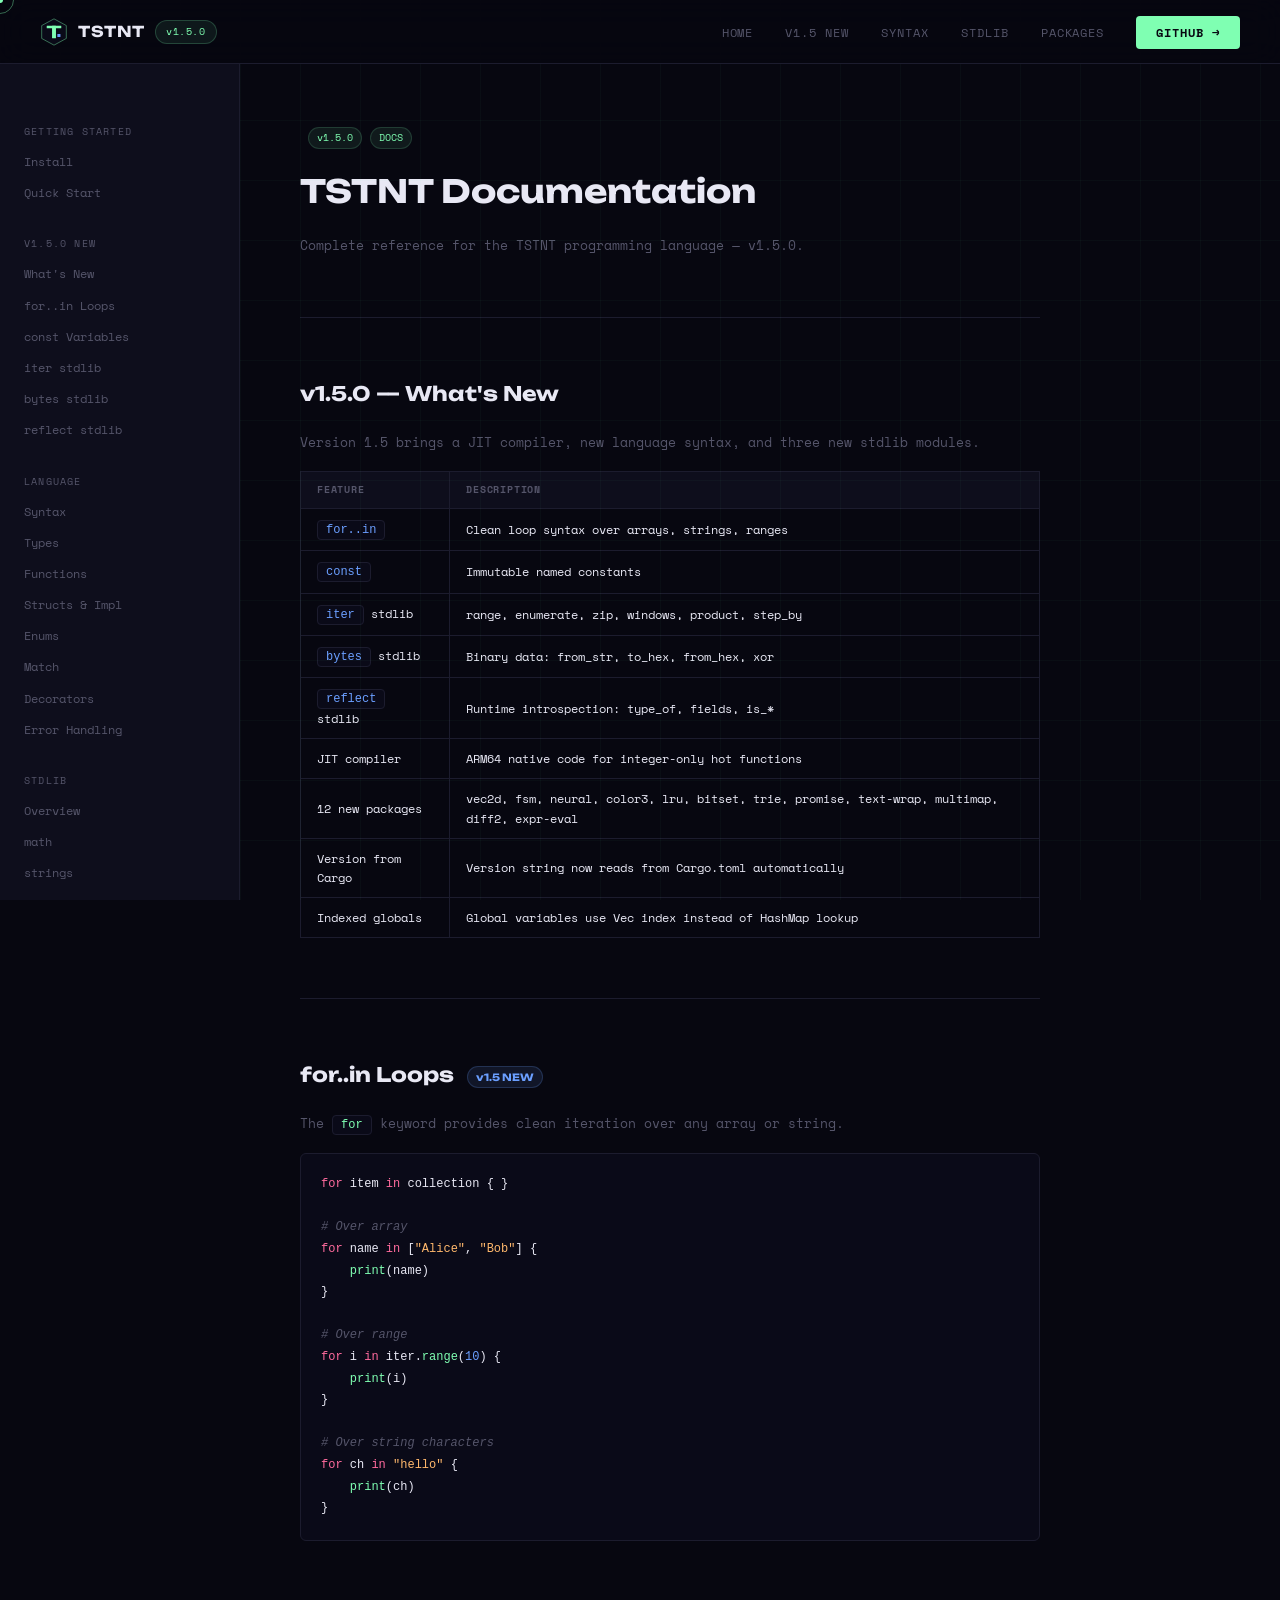
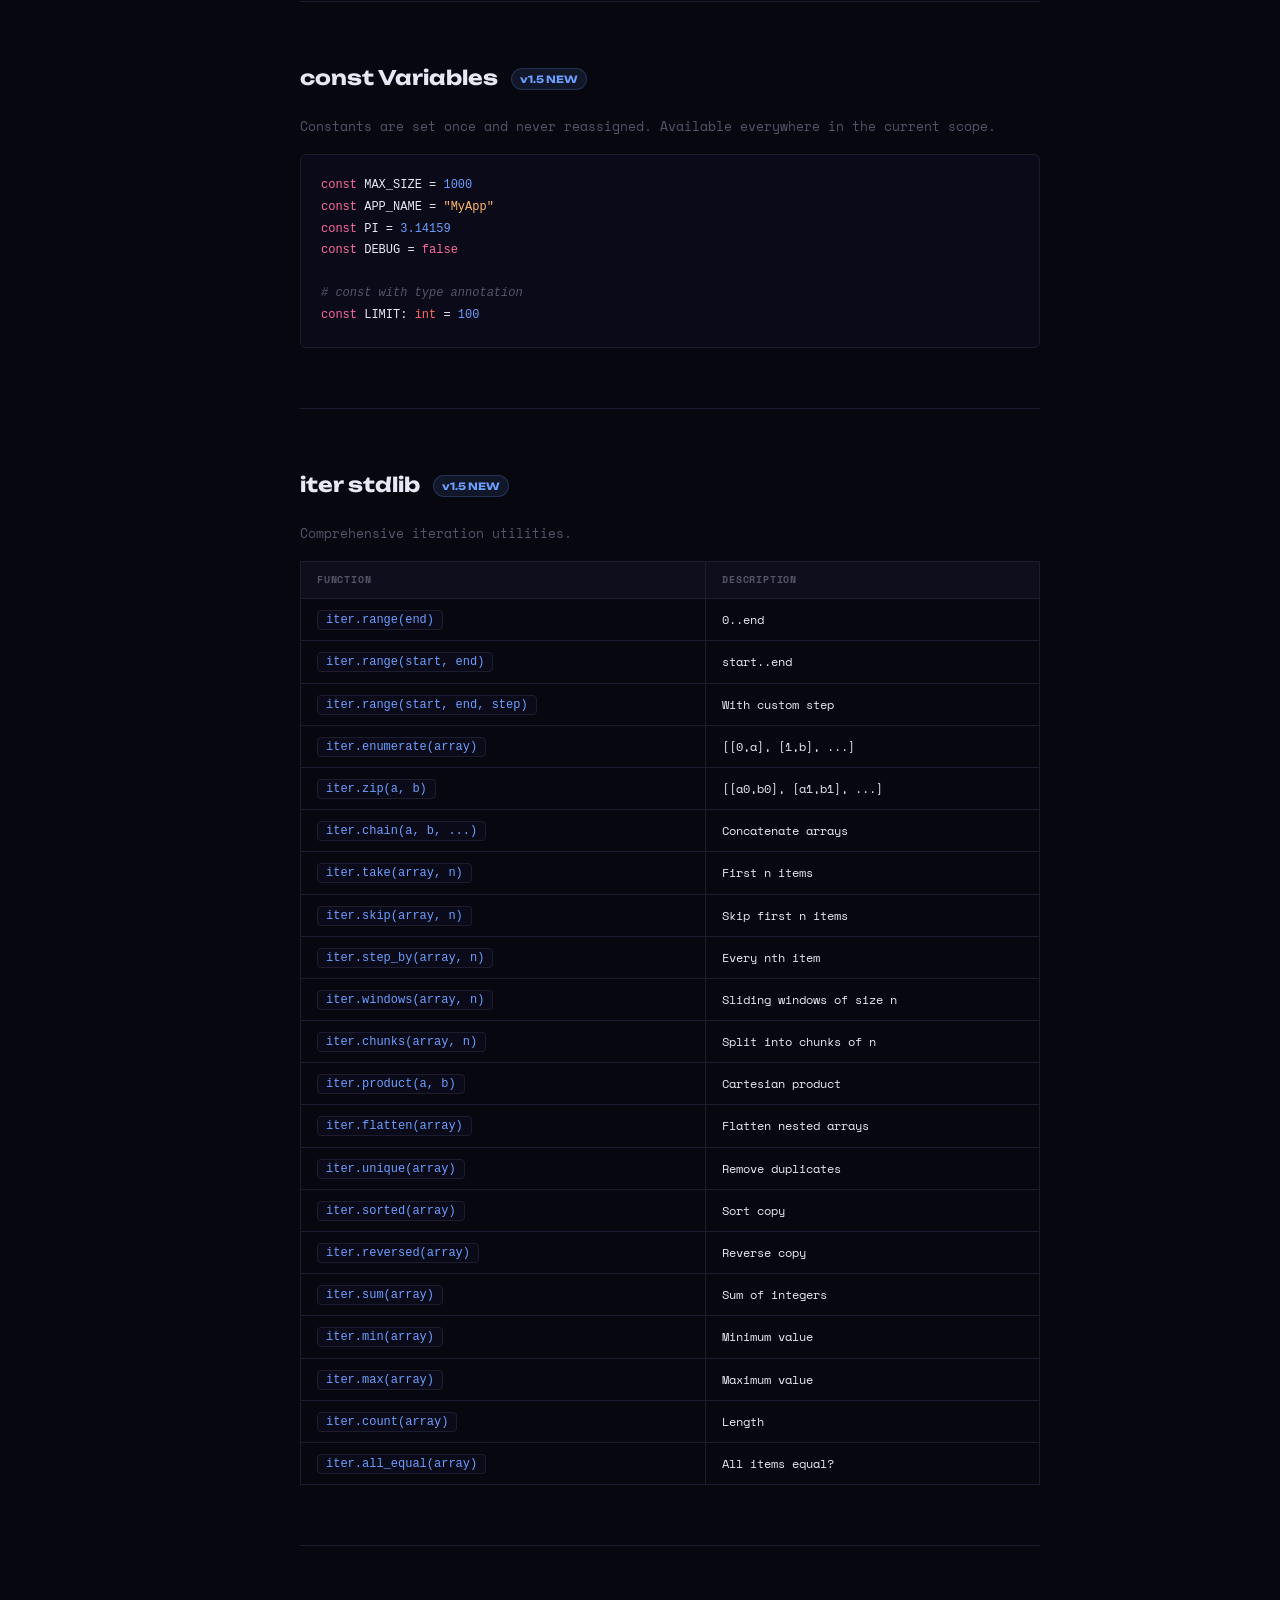
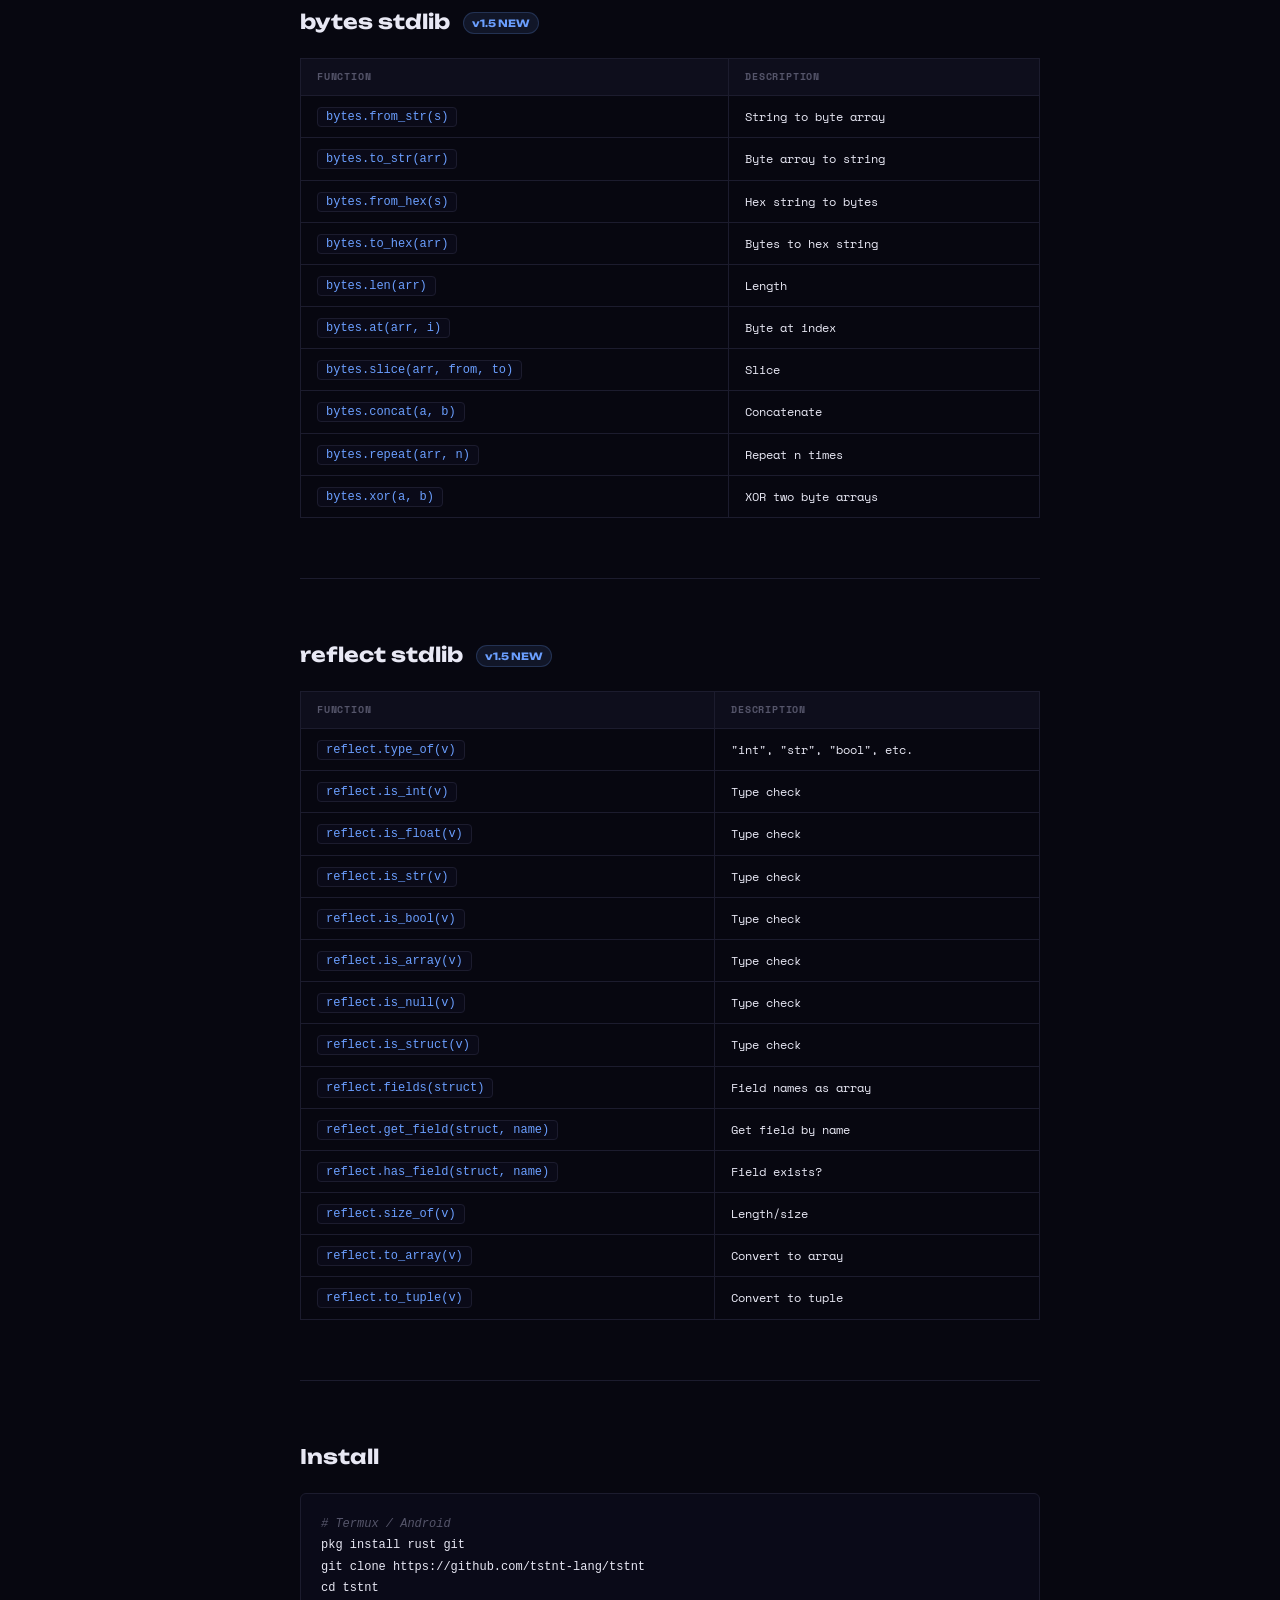
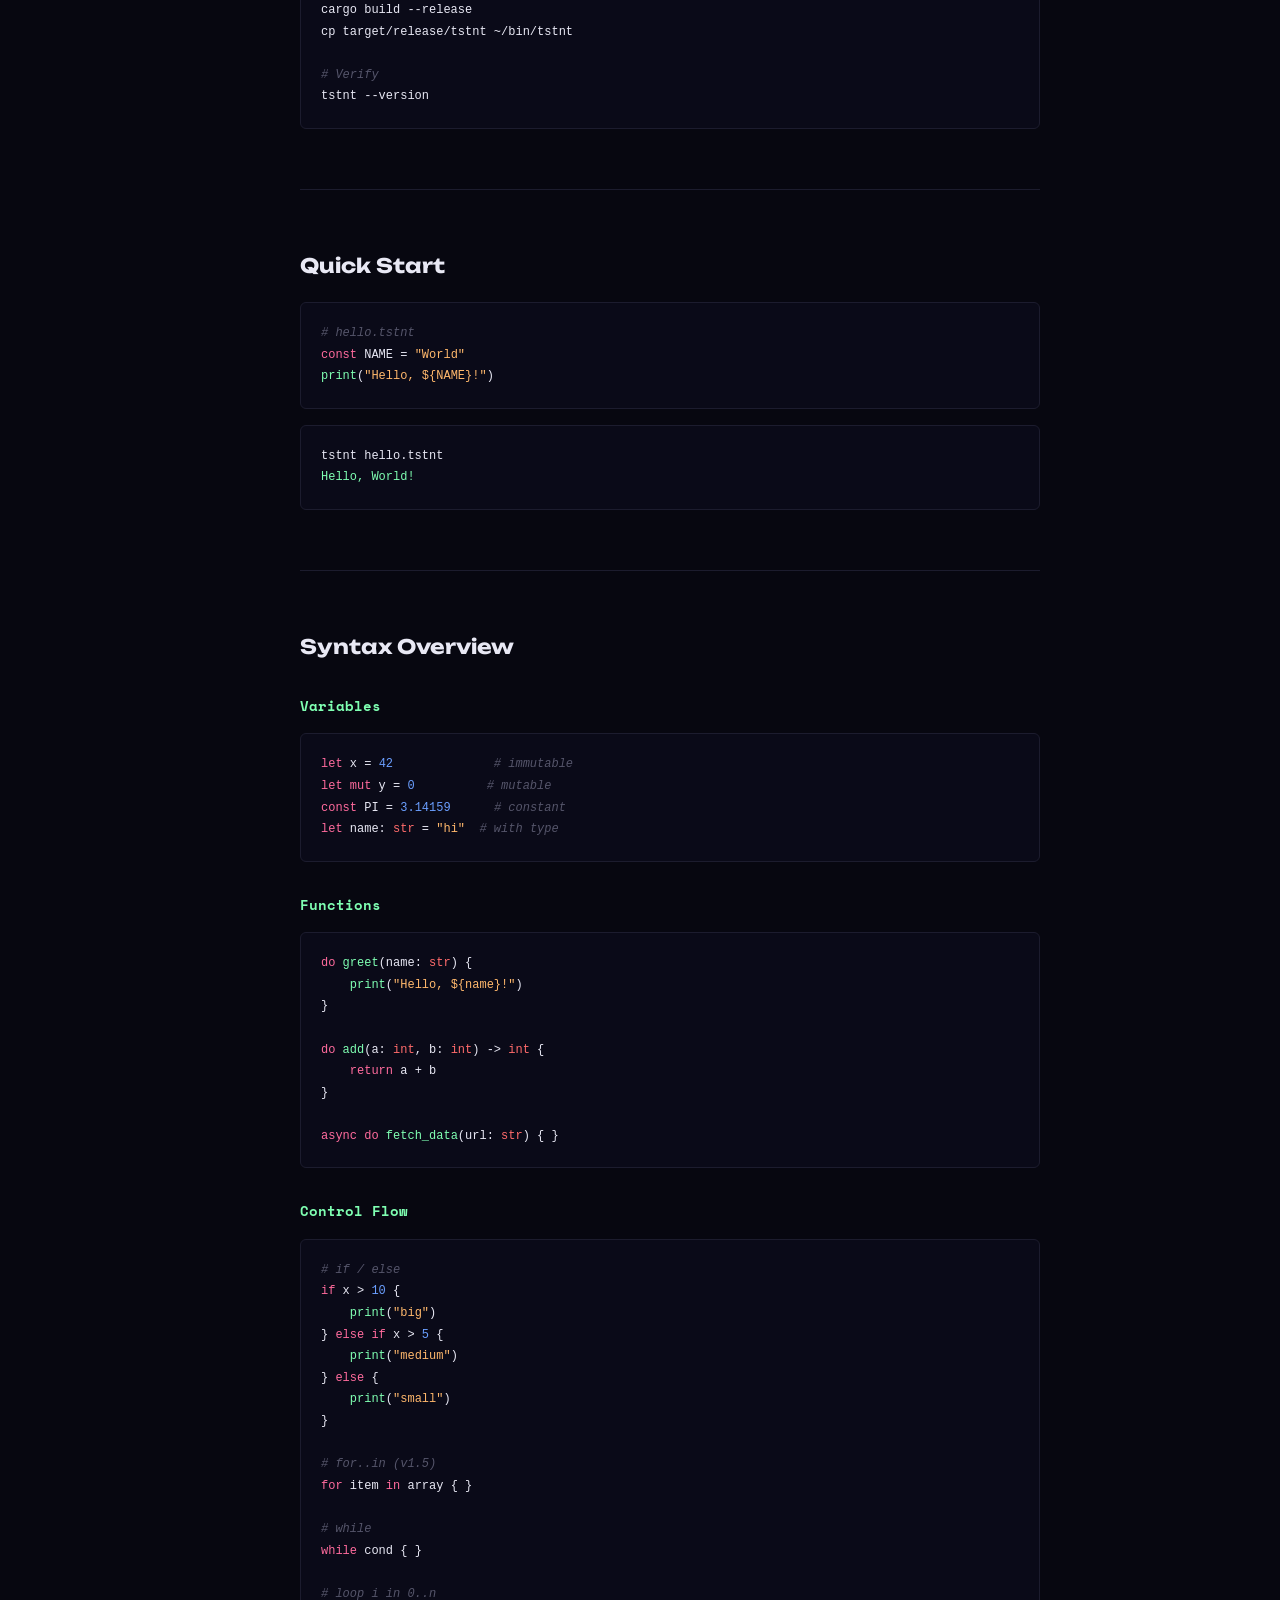
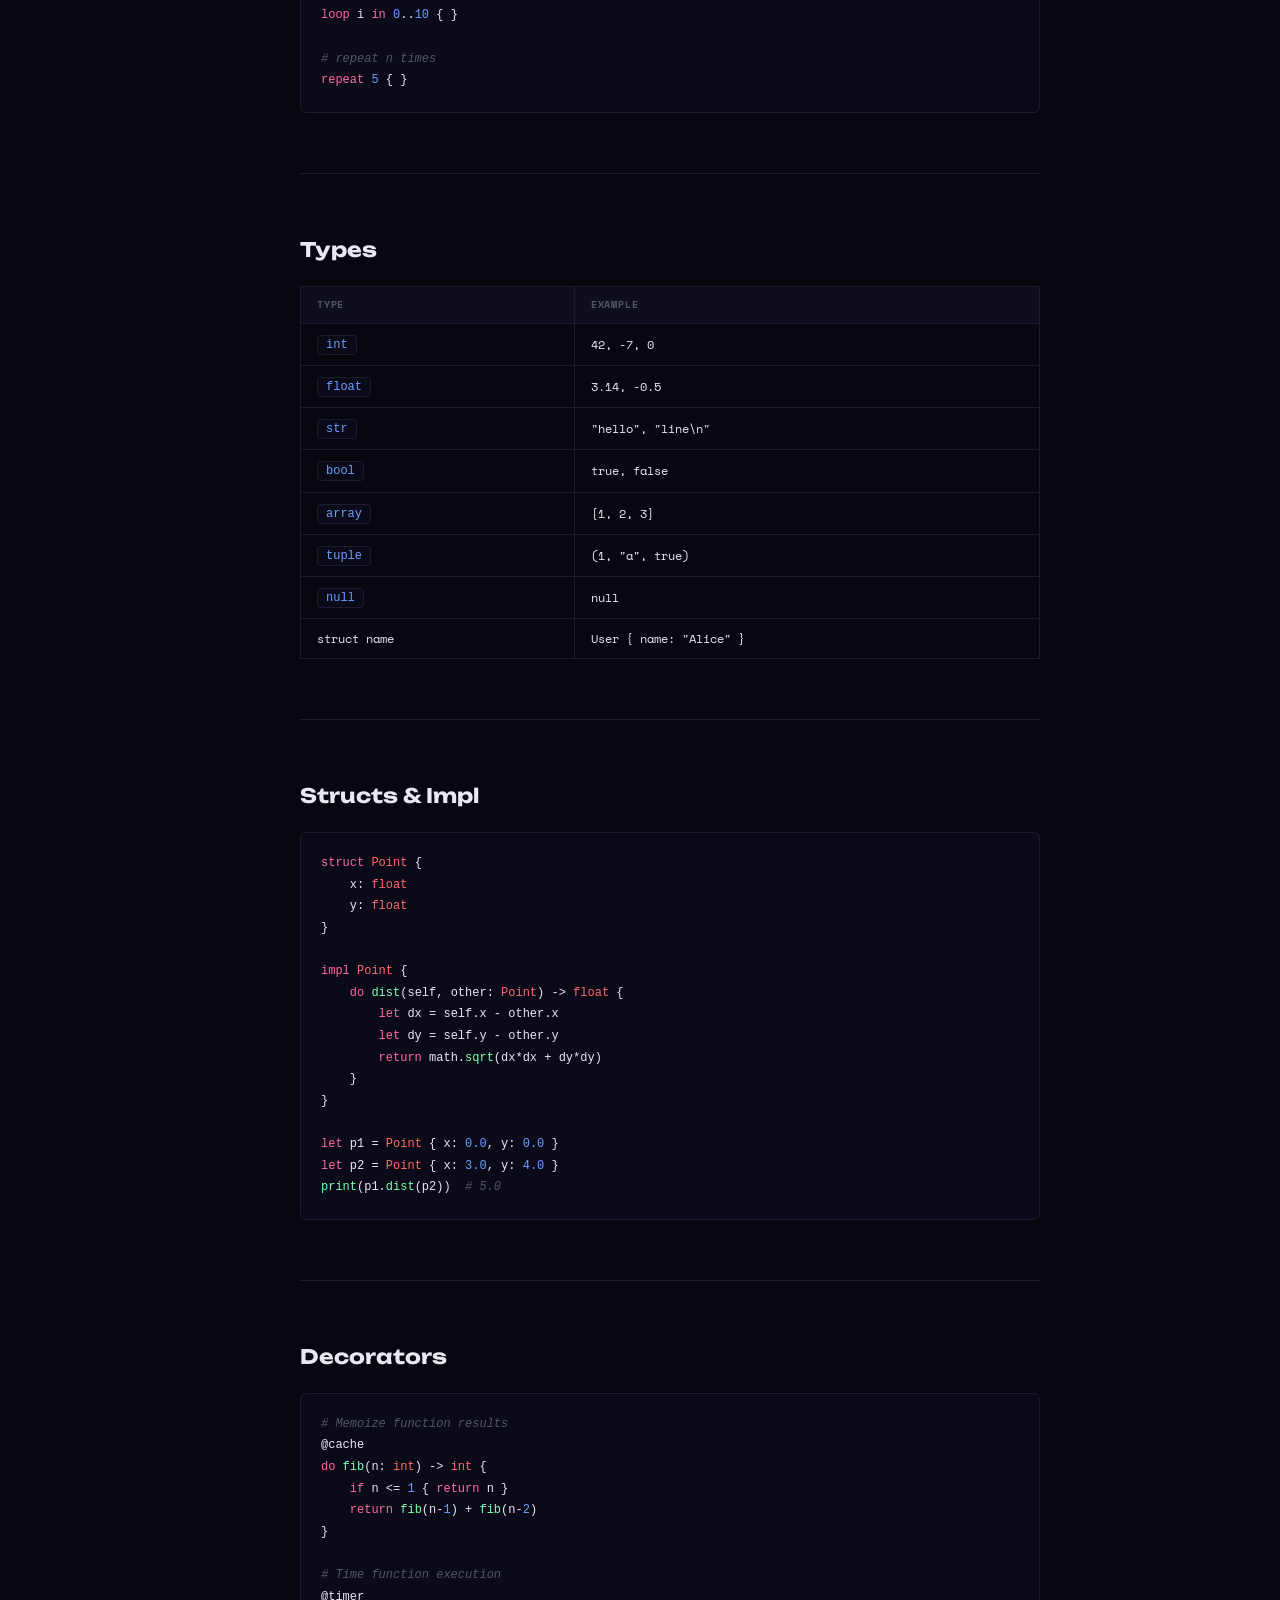
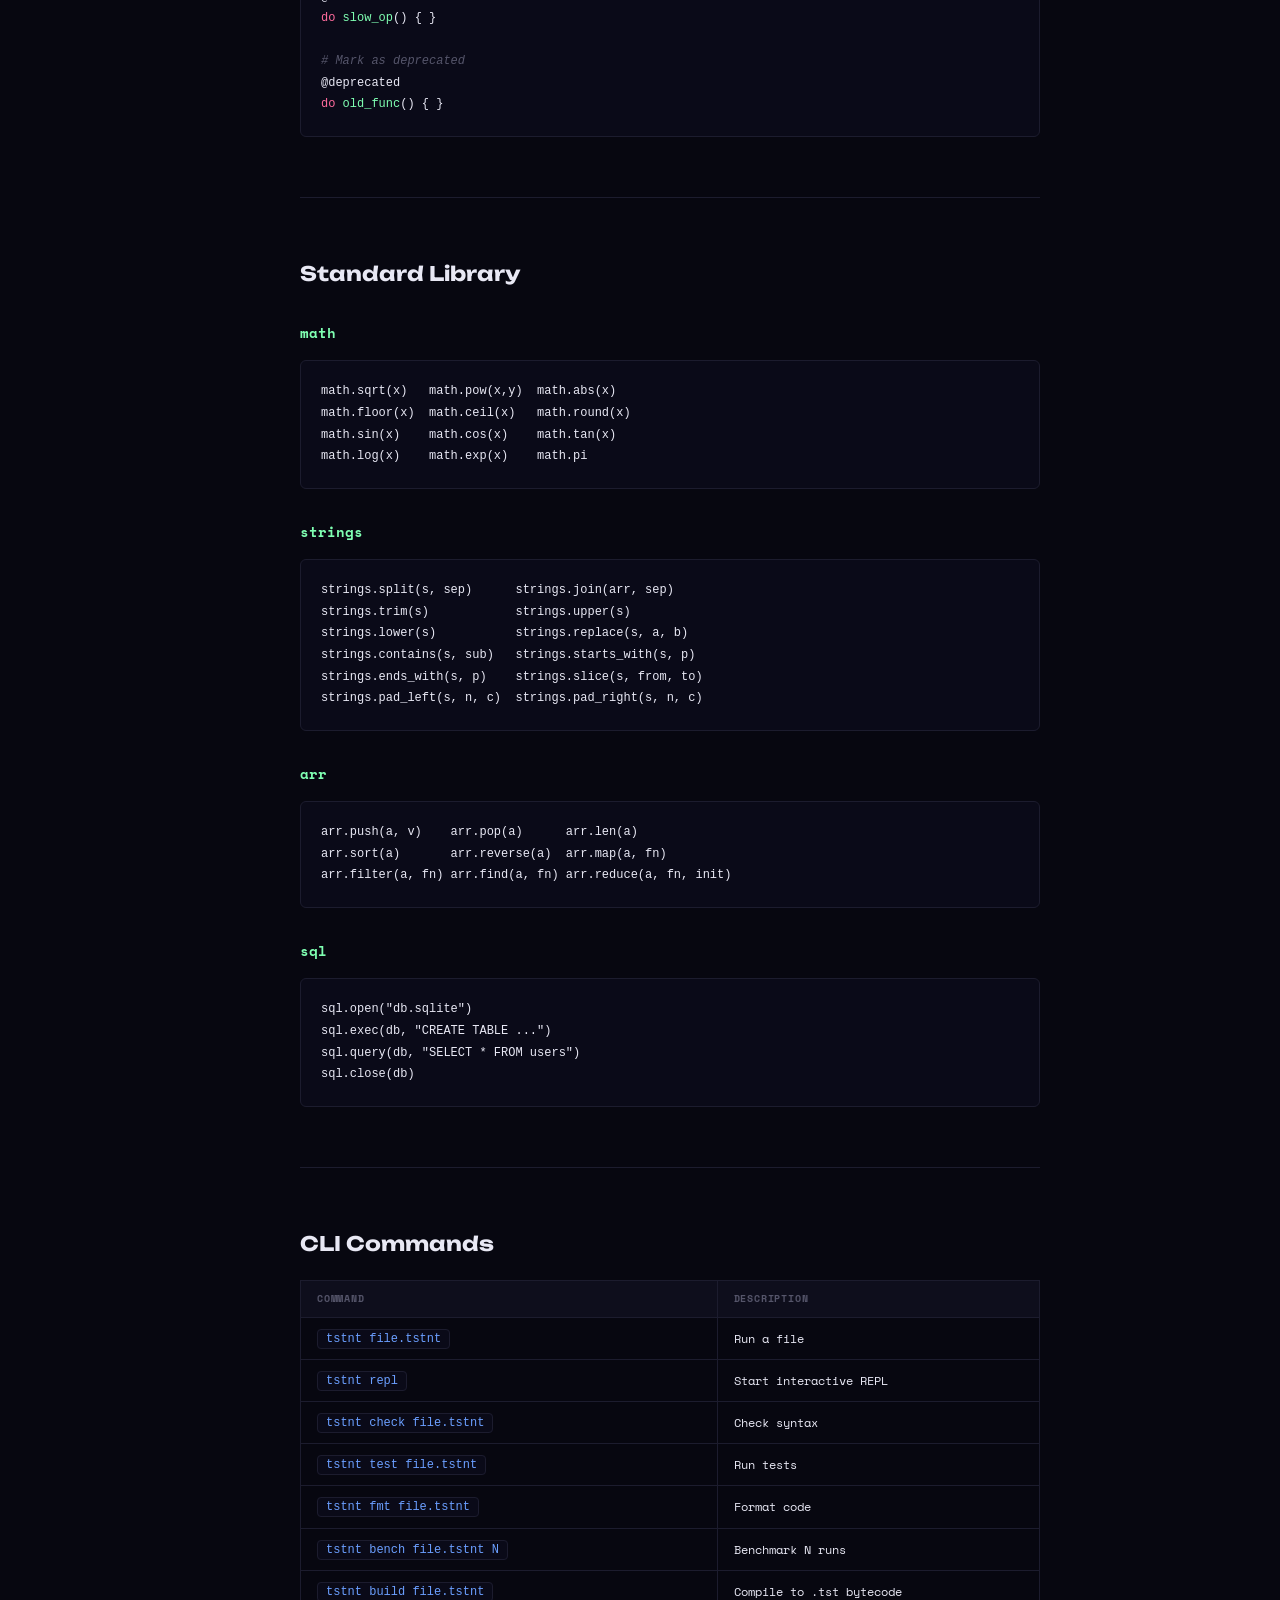
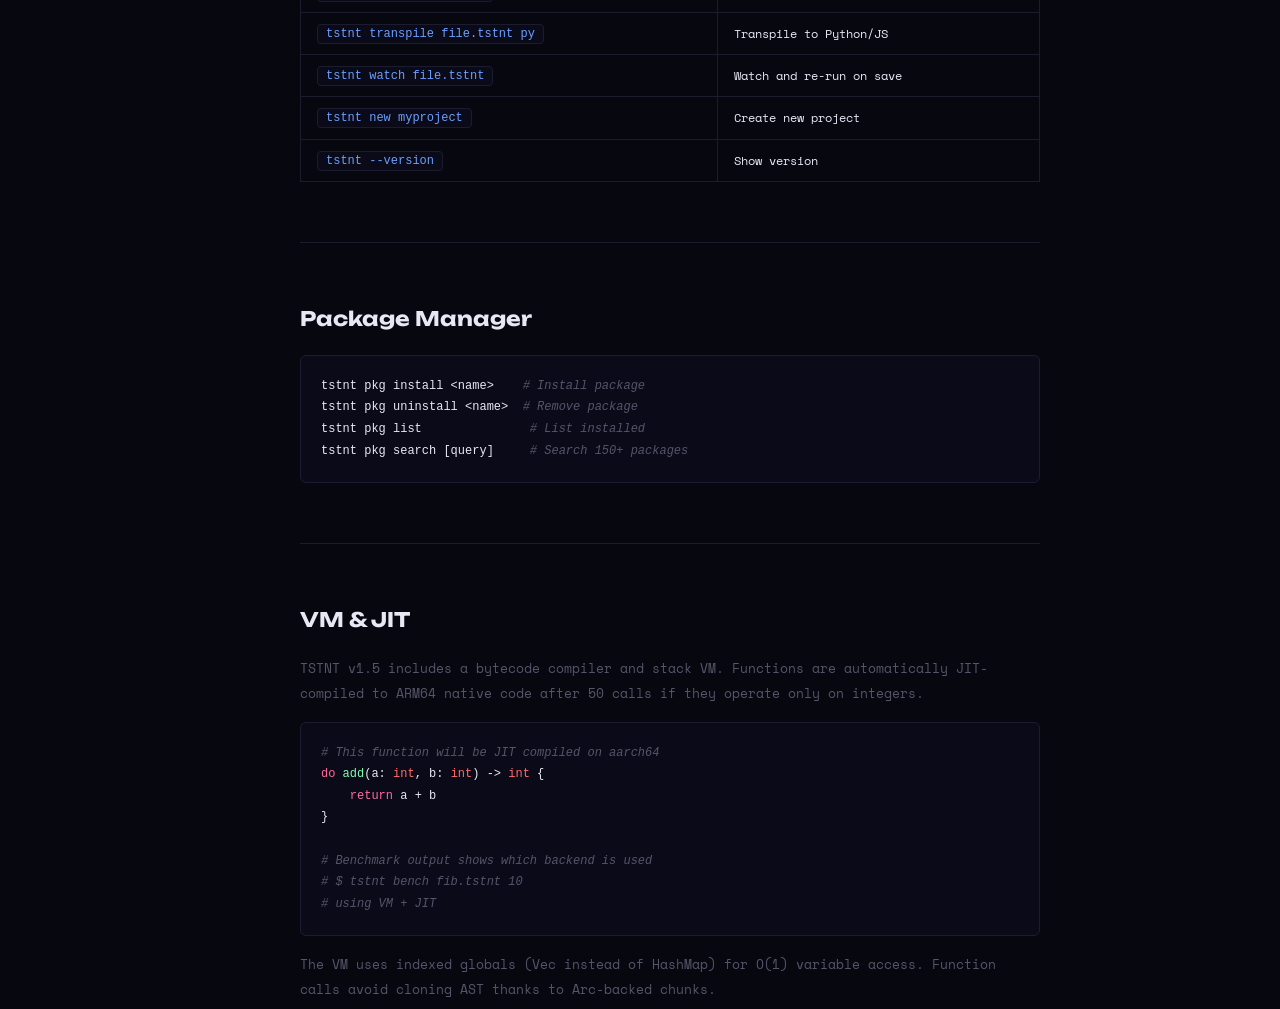
==== commit bad11a82: "v1.5.0 — custom domain tstnt.lol, install scripts, 150+ packages" ====
--- a/docs.html
+++ b/docs.html
@@ -3,586 +3,372 @@
 <head>
 <meta charset="UTF-8">
 <meta name="viewport" content="width=device-width, initial-scale=1.0">
-<title>TSTNT Docs — v1.5.0</title>
-<link rel="icon" type="image/svg+xml" href="[data-uri]">
-<meta name="description" content="Complete documentation for TSTNT — v1.5.0. Variables, functions, structs, stdlib, packages and more.">
-<meta property="og:title" content="TSTNT Docs — v1.5.0">
-<meta property="og:description" content="Complete reference for TSTNT — variables, functions, structs, stdlib, packages.">
-<meta property="og:image" content="https://tstnt-lang.github.io/og-docs.png">
-<meta property="og:url" content="https://tstnt-lang.github.io/docs.html">
-<meta property="og:type" content="website">
-<meta name="twitter:card" content="summary_large_image">
-<meta name="twitter:image" content="https://tstnt-lang.github.io/og-docs.png">
-<link rel="preconnect" href="https://fonts.googleapis.com">
-<link href="https://fonts.googleapis.com/css2?family=Space+Mono:wght@400;700&family=Syne:wght@400;600;800&display=swap" rel="stylesheet">
+<title>TSTNT Docs &mdash; v1.5.0</title>
+<link rel="icon" type="image/svg+xml" [data-uri]>
+<meta name="description" content="Complete documentation for the TSTNT programming language v1.5.0.">
+<meta property="og:title" content="TSTNT Docs &mdash; v1.5.0">
+<meta property="og:image" content="https://tstnt.lol/og-docs.png">
 <link rel="stylesheet" href="style.css">
 <style>
-.docs-layout { display: grid; grid-template-columns: 260px 1fr; min-height: 100vh; padding-top: 64px; }
-.sidebar {
-  position: sticky;
-  top: 64px;
-  height: calc(100vh - 64px);
-  overflow-y: auto;
-  padding: 32px 0;
-  border-right: 1px solid var(--border);
-  background: var(--bg);
-}
-.sidebar::-webkit-scrollbar { width: 4px; }
-.sidebar::-webkit-scrollbar-thumb { background: var(--border); border-radius: 2px; }
-.sidebar-section { margin-bottom: 8px; }
-.sidebar-heading { font-size: 11px; font-weight: 700; letter-spacing: 1.5px; text-transform: uppercase; color: var(--muted); padding: 8px 24px; }
-.sidebar-link {
-  display: block;
-  padding: 7px 24px;
-  font-size: 14px;
-  color: var(--muted);
-  text-decoration: none;
-  transition: color .15s, background .15s;
-  border-left: 2px solid transparent;
-}
-.sidebar-link:hover { color: var(--text); background: rgba(255,255,255,.02); }
-.sidebar-link.active { color: var(--accent); border-left-color: var(--accent); background: rgba(127,255,178,.04); }
-.sidebar-version { display: inline-block; background: rgba(127,255,178,.1); color: var(--accent); font-size: 11px; font-weight: 700; padding: 2px 8px; border-radius: 4px; margin: 8px 24px 16px; }
-.docs-content {
-  padding: 48px 64px;
-  max-width: 860px;
-}
-.docs-content h1 { font-size: 42px; font-weight: 800; letter-spacing: -1.5px; margin-bottom: 12px; }
-.docs-content h2 { font-size: 28px; font-weight: 700; letter-spacing: -.5px; margin: 56px 0 16px; padding-top: 56px; border-top: 1px solid var(--border); }
-.docs-content h2:first-of-type { border-top: none; padding-top: 0; margin-top: 32px; }
-.docs-content h3 { font-size: 20px; font-weight: 700; margin: 32px 0 12px; color: var(--text); }
-.docs-content p { font-size: 15px; line-height: 1.75; color: var(--muted); margin-bottom: 16px; }
-.docs-content p a { color: var(--accent); text-decoration: none; }
-.docs-content p a:hover { text-decoration: underline; }
-.docs-content pre {
-  background: var(--code-bg);
-  border: 1px solid var(--border);
-  border-radius: 10px;
-  padding: 20px 24px;
-  font-family: 'Space Mono', monospace;
-  font-size: 13px;
-  line-height: 1.7;
-  overflow-x: auto;
-  margin: 16px 0 24px;
-}
-.docs-content code {
-  font-family: 'Space Mono', monospace;
-  font-size: 12.5px;
-  color: var(--accent);
-  background: rgba(127,255,178,.08);
-  padding: 2px 7px;
-  border-radius: 4px;
-}
-.docs-content pre code { background: none; padding: 0; font-size: 13px; color: inherit; }
-.tag { display: inline-block; background: rgba(127,255,178,.1); color: var(--accent); font-size: 12px; font-weight: 700; padding: 4px 12px; border-radius: 6px; margin-right: 8px; margin-bottom: 24px; letter-spacing: .5px; }
-.tag.blue { background: rgba(122,178,255,.1); color: var(--accent3); }
-.tag.red { background: rgba(255,107,138,.1); color: var(--accent2); }
-table { width: 100%; border-collapse: collapse; margin: 16px 0 24px; font-size: 14px; }
-th { text-align: left; padding: 10px 14px; font-size: 12px; font-weight: 700; letter-spacing: .5px; text-transform: uppercase; color: var(--muted); border-bottom: 1px solid var(--border); }
-td { padding: 10px 14px; border-bottom: 1px solid rgba(255,255,255,.04); color: var(--text); }
-td code { font-size: 12px; }
-tr:hover td { background: rgba(255,255,255,.02); }
-.callout { background: rgba(127,255,178,.05); border: 1px solid rgba(127,255,178,.15); border-radius: 10px; padding: 16px 20px; margin: 16px 0 24px; font-size: 14px; color: var(--text); line-height: 1.6; }
-.callout.blue { background: rgba(122,178,255,.05); border-color: rgba(122,178,255,.15); }
-@media (max-width: 900px) {
-  .docs-layout { grid-template-columns: 1fr; }
-  .sidebar { position: static; height: auto; border-right: none; border-bottom: 1px solid var(--border); }
-  .docs-content { padding: 32px 24px; }
-}
+.docs-layout { display: grid; grid-template-columns: 240px 1fr; min-height: 100vh; padding-top: 64px; }
+.docs-sidebar { position: sticky; top: 64px; height: calc(100vh - 64px); overflow-y: auto; border-right: 1px solid var(--border); padding: 32px 0; background: var(--surface); }
+.docs-sidebar a { display: block; padding: 6px 24px; font-size: 12px; color: var(--muted); text-decoration: none; transition: color .15s; }
+.docs-sidebar a:hover { color: var(--text); }
+.docs-sidebar a.active { color: var(--accent); }
+.sidebar-group { font-size: 10px; text-transform: uppercase; letter-spacing: .12em; color: var(--muted); padding: 20px 24px 6px; margin-top: 8px; }
+.docs-content { padding: 60px; max-width: 860px; }
+.docs-content h1 { font-family: "Unbounded", sans-serif; font-size: 32px; margin-bottom: 16px; }
+.docs-content h2 { font-family: "Unbounded", sans-serif; font-size: 20px; margin: 60px 0 20px; padding-top: 60px; border-top: 1px solid var(--border); }
+.docs-content h3 { font-size: 14px; font-weight: 700; margin: 32px 0 12px; color: var(--accent); }
+.docs-content p { font-size: 13px; color: var(--muted); line-height: 1.9; margin-bottom: 16px; }
+.docs-content pre { background: var(--code-bg); border: 1px solid var(--border); border-radius: 6px; padding: 20px; margin: 16px 0; overflow-x: auto; font-size: 12px; line-height: 1.8; }
+.docs-content code { background: var(--code-bg); border: 1px solid var(--border); padding: 2px 8px; border-radius: 4px; font-size: 12px; color: var(--accent); }
+.docs-content pre code { background: none; border: none; padding: 0; }
+.docs-content table { width: 100%; border-collapse: collapse; margin: 16px 0; font-size: 12px; }
+.docs-content th { text-align: left; padding: 10px 16px; background: var(--surface); border: 1px solid var(--border); color: var(--muted); font-weight: 700; text-transform: uppercase; font-size: 10px; letter-spacing: .08em; }
+.docs-content td { padding: 10px 16px; border: 1px solid var(--border); }
+.docs-content td:first-child code { color: var(--accent3); }
+.tag { display: inline-block; font-size: 10px; padding: 2px 8px; background: rgba(127,255,178,.08); border: 1px solid rgba(127,255,178,.15); border-radius: 20px; color: var(--accent); margin-left: 8px; vertical-align: middle; }
+.tag-new { background: rgba(107,159,255,.1); border-color: rgba(107,159,255,.2); color: var(--accent3); }
+@media(max-width:768px){ .docs-layout{grid-template-columns:1fr} .docs-sidebar{display:none} .docs-content{padding:24px} }
 </style>
 </head>
 <body>
 <div class="cursor"></div>
 <div class="cursor-ring"></div>
-
 <nav>
   <a href="/" class="nav-logo">
-    <img src="logo.png" alt="TSTNT">TST<span class="logo-accent">NT</span>
+    <svg width="28" height="28" viewBox="0 0 100 100" fill="none">
+      <polygon points="50,3 94,27 94,73 50,97 6,73 6,27" fill="#0a0a18" stroke="#7fffb2" stroke-width="1.5"/>
+      <rect x="24" y="28" width="52" height="9" rx="1" fill="#7fffb2"/>
+      <rect x="43" y="28" width="14" height="44" rx="1" fill="#7fffb2"/>
+      <rect x="62" y="57" width="11" height="11" rx="1" fill="#6b9fff"/>
+    </svg>
+    <span class="nav-logo-text">TSTNT</span>
+    <span class="nav-version">v1.5.0</span>
   </a>
   <ul class="nav-links">
-    <li><a href="/">Home</a></li>
-    <li><a href="#basics">Basics</a></li>
+    <li><a href="index.html">Home</a></li>
+    <li><a href="#v15">v1.5 New</a></li>
+    <li><a href="#syntax">Syntax</a></li>
     <li><a href="#stdlib">Stdlib</a></li>
     <li><a href="#packages">Packages</a></li>
-    <li><a href="https://github.com/tstnt-lang" target="_blank">GitHub</a></li>
-    <li><a href="/" class="nav-cta">Home</a></li>
+    <li><a href="https://github.com/tstnt-lang/tstnt" target="_blank" class="nav-cta">GitHub &rarr;</a></li>
   </ul>
 </nav>
 
 <div class="docs-layout">
-<nav class="sidebar">
-  <span class="sidebar-version">v1.5.0</span>
-  <div class="sidebar-section">
-    <div class="sidebar-heading">Getting Started</div>
-    <a href="#intro" class="sidebar-link active">Introduction</a>
-    <a href="#install" class="sidebar-link">Installation</a>
-    <a href="#v15" class="sidebar-link">What's New v1.5</a>
+  <div class="docs-sidebar">
+    <div class="sidebar-group">Getting Started</div>
+    <a href="#install">Install</a>
+    <a href="#quickstart">Quick Start</a>
+    <div class="sidebar-group">v1.5.0 New</div>
+    <a href="#v15">What's New</a>
+    <a href="#for-in">for..in Loops</a>
+    <a href="#const">const Variables</a>
+    <a href="#iter">iter stdlib</a>
+    <a href="#bytes">bytes stdlib</a>
+    <a href="#reflect">reflect stdlib</a>
+    <div class="sidebar-group">Language</div>
+    <a href="#syntax">Syntax</a>
+    <a href="#types">Types</a>
+    <a href="#functions">Functions</a>
+    <a href="#structs">Structs &amp; Impl</a>
+    <a href="#enums">Enums</a>
+    <a href="#match">Match</a>
+    <a href="#decorators">Decorators</a>
+    <a href="#error">Error Handling</a>
+    <div class="sidebar-group">Stdlib</div>
+    <a href="#stdlib">Overview</a>
+    <a href="#stdlib-math">math</a>
+    <a href="#stdlib-strings">strings</a>
+    <a href="#stdlib-arr">arr</a>
+    <a href="#stdlib-fs">fs / io</a>
+    <a href="#stdlib-net">net / tg</a>
+    <a href="#stdlib-sql">sql</a>
+    <div class="sidebar-group">Tools</div>
+    <a href="#cli">CLI Commands</a>
+    <a href="#repl">REPL</a>
+    <a href="#pkg">Package Manager</a>
+    <a href="#vm">VM &amp; JIT</a>
   </div>
-  <div class="sidebar-section">
-    <div class="sidebar-heading">Language</div>
-    <a href="#basics" class="sidebar-link">Variables & Types</a>
-    <a href="#functions" class="sidebar-link">Functions</a>
-    <a href="#control" class="sidebar-link">Control Flow</a>
-    <a href="#structs" class="sidebar-link">Structs & Impl</a>
-    <a href="#enums" class="sidebar-link">Enums</a>
-    <a href="#match" class="sidebar-link">Pattern Matching</a>
-    <a href="#lambdas" class="sidebar-link">Lambdas & Pipes</a>
-    <a href="#decorators" class="sidebar-link">Decorators</a>
-    <a href="#error" class="sidebar-link">Error Handling</a>
-    <a href="#async" class="sidebar-link">Async & Threads</a>
-  </div>
-  <div class="sidebar-section">
-    <div class="sidebar-heading">Builtins</div>
-    <a href="#builtins" class="sidebar-link">Builtin Functions</a>
-    <a href="#stdlib" class="sidebar-link">Standard Library</a>
-    <a href="#stdlib-new" class="sidebar-link">New in v1.5</a>
-  </div>
-  <div class="sidebar-section">
-    <div class="sidebar-heading">Tools</div>
-    <a href="#packages" class="sidebar-link">Package Manager</a>
-    <a href="#testing" class="sidebar-link">Testing</a>
-    <a href="#cli" class="sidebar-link">CLI Reference</a>
-    <a href="#lsp" class="sidebar-link">LSP</a>
-  </div>
-</nav>
-
-<div class="docs-content">
-  <span class="tag">v1.5.0</span><span class="tag blue">DOCS</span>
-  <h1>TSTNT Documentation</h1>
-  <p>Complete reference for the TSTNT programming language — v1.5.0.</p>
-
-  <h2 id="v15">v1.5.0 — What's New</h2>
-  <p>Version 1.5.0 is the biggest release yet, adding JIT compilation, new syntax, three new stdlib modules, and 12 new packages.</p>
-  <h3>New Syntax</h3>
-  <pre><span class="cm"># for..in loop</span>
-<span class="kw">for</span> item <span class="kw">in</span> [<span class="num">1</span>, <span class="num">2</span>, <span class="num">3</span>] &#123;
-  <span class="fn">print</span>(item)
-&#125;
-
-<span class="cm"># const variables</span>
-<span class="kw">const</span> PI <span class="op">=</span> <span class="num">3.14159</span>
-<span class="kw">const</span> APP_NAME<span class="op">:</span> <span class="type">str</span> <span class="op">=</span> <span class="str">"MyApp"</span>
-
-<span class="cm"># Default params</span>
-<span class="kw">do</span> <span class="fn">greet</span>(name<span class="op">:</span> <span class="type">str</span> <span class="op">=</span> <span class="str">"World"</span>) &#123;
-  <span class="fn">print</span>(<span class="str">"Hello, {name}!"</span>)
-&#125;</pre>
-
-  <h3>New Stdlib Modules</h3>
-  <pre><span class="cm"># iter — iterator utilities</span>
-<span class="kw">use</span> <span class="str">"iter"</span>
-<span class="kw">let</span> pairs <span class="op">=</span> iter.<span class="fn">enumerate</span>([<span class="str">"a"</span>, <span class="str">"b"</span>, <span class="str">"c"</span>])
-<span class="kw">let</span> r <span class="op">=</span> iter.<span class="fn">range</span>(<span class="num">0</span>, <span class="num">10</span>, <span class="num">2</span>)  <span class="cm"># [0,2,4,6,8]</span>
-<span class="kw">let</span> w <span class="op">=</span> iter.<span class="fn">windows</span>(arr, <span class="num">3</span>)
-
-<span class="cm"># bytes — binary data</span>
-<span class="kw">use</span> <span class="str">"bytes"</span>
-<span class="kw">let</span> b <span class="op">=</span> bytes.<span class="fn">from_str</span>(<span class="str">"hello"</span>)
-<span class="kw">let</span> hex <span class="op">=</span> bytes.<span class="fn">to_hex</span>(b)   <span class="cm"># "68656c6c6f"</span>
-
-<span class="cm"># reflect — runtime inspection</span>
-<span class="kw">use</span> <span class="str">"reflect"</span>
-<span class="fn">print</span>(reflect.<span class="fn">type_of</span>(<span class="num">42</span>))   <span class="cm"># "int"</span>
-<span class="fn">print</span>(reflect.<span class="fn">fields</span>(point)) <span class="cm"># ["x","y"]</span></pre>
-
-  <h2 id="install">Installation</h2>
-  <pre><span class="cm"># Linux / macOS</span>
-git clone https://github.com/tstnt-lang/tstnt
-cd tstnt && cargo build --release
-cp target/release/tstnt ~/.local/bin/
-
-<span class="cm"># Android (Termux)</span>
+
+  <div class="docs-content">
+    <div class="tag">v1.5.0</div><div class="tag">DOCS</div>
+    <h1 style="margin-top:16px">TSTNT Documentation</h1>
+    <p>Complete reference for the TSTNT programming language &mdash; v1.5.0.</p>
+
+    <h2 id="v15">v1.5.0 &mdash; What's New</h2>
+    <p>Version 1.5 brings a JIT compiler, new language syntax, and three new stdlib modules.</p>
+    <table>
+      <tr><th>Feature</th><th>Description</th></tr>
+      <tr><td><code>for..in</code></td><td>Clean loop syntax over arrays, strings, ranges</td></tr>
+      <tr><td><code>const</code></td><td>Immutable named constants</td></tr>
+      <tr><td><code>iter</code> stdlib</td><td>range, enumerate, zip, windows, product, step_by</td></tr>
+      <tr><td><code>bytes</code> stdlib</td><td>Binary data: from_str, to_hex, from_hex, xor</td></tr>
+      <tr><td><code>reflect</code> stdlib</td><td>Runtime introspection: type_of, fields, is_*</td></tr>
+      <tr><td>JIT compiler</td><td>ARM64 native code for integer-only hot functions</td></tr>
+      <tr><td>12 new packages</td><td>vec2d, fsm, neural, color3, lru, bitset, trie, promise, text-wrap, multimap, diff2, expr-eval</td></tr>
+      <tr><td>Version from Cargo</td><td>Version string now reads from Cargo.toml automatically</td></tr>
+      <tr><td>Indexed globals</td><td>Global variables use Vec index instead of HashMap lookup</td></tr>
+    </table>
+
+    <h2 id="for-in">for..in Loops <span class="tag tag-new">v1.5 NEW</span></h2>
+    <p>The <code>for</code> keyword provides clean iteration over any array or string.</p>
+    <pre><span class="t-kw">for</span> item <span class="t-kw">in</span> collection { }
+
+<span class="t-cm"># Over array</span>
+<span class="t-kw">for</span> name <span class="t-kw">in</span> [<span class="t-str">"Alice"</span>, <span class="t-str">"Bob"</span>] {
+    <span class="t-fn">print</span>(name)
+}
+
+<span class="t-cm"># Over range</span>
+<span class="t-kw">for</span> i <span class="t-kw">in</span> iter.<span class="t-fn">range</span>(<span class="t-num">10</span>) {
+    <span class="t-fn">print</span>(i)
+}
+
+<span class="t-cm"># Over string characters</span>
+<span class="t-kw">for</span> ch <span class="t-kw">in</span> <span class="t-str">"hello"</span> {
+    <span class="t-fn">print</span>(ch)
+}</pre>
+
+    <h2 id="const">const Variables <span class="tag tag-new">v1.5 NEW</span></h2>
+    <p>Constants are set once and never reassigned. Available everywhere in the current scope.</p>
+    <pre><span class="t-kw">const</span> MAX_SIZE = <span class="t-num">1000</span>
+<span class="t-kw">const</span> APP_NAME = <span class="t-str">"MyApp"</span>
+<span class="t-kw">const</span> PI = <span class="t-num">3.14159</span>
+<span class="t-kw">const</span> DEBUG = <span class="t-kw">false</span>
+
+<span class="t-cm"># const with type annotation</span>
+<span class="t-kw">const</span> LIMIT: <span class="t-type">int</span> = <span class="t-num">100</span></pre>
+
+    <h2 id="iter">iter stdlib <span class="tag tag-new">v1.5 NEW</span></h2>
+    <p>Comprehensive iteration utilities.</p>
+    <table>
+      <tr><th>Function</th><th>Description</th></tr>
+      <tr><td><code>iter.range(end)</code></td><td>0..end</td></tr>
+      <tr><td><code>iter.range(start, end)</code></td><td>start..end</td></tr>
+      <tr><td><code>iter.range(start, end, step)</code></td><td>With custom step</td></tr>
+      <tr><td><code>iter.enumerate(array)</code></td><td>[[0,a], [1,b], ...]</td></tr>
+      <tr><td><code>iter.zip(a, b)</code></td><td>[[a0,b0], [a1,b1], ...]</td></tr>
+      <tr><td><code>iter.chain(a, b, ...)</code></td><td>Concatenate arrays</td></tr>
+      <tr><td><code>iter.take(array, n)</code></td><td>First n items</td></tr>
+      <tr><td><code>iter.skip(array, n)</code></td><td>Skip first n items</td></tr>
+      <tr><td><code>iter.step_by(array, n)</code></td><td>Every nth item</td></tr>
+      <tr><td><code>iter.windows(array, n)</code></td><td>Sliding windows of size n</td></tr>
+      <tr><td><code>iter.chunks(array, n)</code></td><td>Split into chunks of n</td></tr>
+      <tr><td><code>iter.product(a, b)</code></td><td>Cartesian product</td></tr>
+      <tr><td><code>iter.flatten(array)</code></td><td>Flatten nested arrays</td></tr>
+      <tr><td><code>iter.unique(array)</code></td><td>Remove duplicates</td></tr>
+      <tr><td><code>iter.sorted(array)</code></td><td>Sort copy</td></tr>
+      <tr><td><code>iter.reversed(array)</code></td><td>Reverse copy</td></tr>
+      <tr><td><code>iter.sum(array)</code></td><td>Sum of integers</td></tr>
+      <tr><td><code>iter.min(array)</code></td><td>Minimum value</td></tr>
+      <tr><td><code>iter.max(array)</code></td><td>Maximum value</td></tr>
+      <tr><td><code>iter.count(array)</code></td><td>Length</td></tr>
+      <tr><td><code>iter.all_equal(array)</code></td><td>All items equal?</td></tr>
+    </table>
+
+    <h2 id="bytes">bytes stdlib <span class="tag tag-new">v1.5 NEW</span></h2>
+    <table>
+      <tr><th>Function</th><th>Description</th></tr>
+      <tr><td><code>bytes.from_str(s)</code></td><td>String to byte array</td></tr>
+      <tr><td><code>bytes.to_str(arr)</code></td><td>Byte array to string</td></tr>
+      <tr><td><code>bytes.from_hex(s)</code></td><td>Hex string to bytes</td></tr>
+      <tr><td><code>bytes.to_hex(arr)</code></td><td>Bytes to hex string</td></tr>
+      <tr><td><code>bytes.len(arr)</code></td><td>Length</td></tr>
+      <tr><td><code>bytes.at(arr, i)</code></td><td>Byte at index</td></tr>
+      <tr><td><code>bytes.slice(arr, from, to)</code></td><td>Slice</td></tr>
+      <tr><td><code>bytes.concat(a, b)</code></td><td>Concatenate</td></tr>
+      <tr><td><code>bytes.repeat(arr, n)</code></td><td>Repeat n times</td></tr>
+      <tr><td><code>bytes.xor(a, b)</code></td><td>XOR two byte arrays</td></tr>
+    </table>
+
+    <h2 id="reflect">reflect stdlib <span class="tag tag-new">v1.5 NEW</span></h2>
+    <table>
+      <tr><th>Function</th><th>Description</th></tr>
+      <tr><td><code>reflect.type_of(v)</code></td><td>"int", "str", "bool", etc.</td></tr>
+      <tr><td><code>reflect.is_int(v)</code></td><td>Type check</td></tr>
+      <tr><td><code>reflect.is_float(v)</code></td><td>Type check</td></tr>
+      <tr><td><code>reflect.is_str(v)</code></td><td>Type check</td></tr>
+      <tr><td><code>reflect.is_bool(v)</code></td><td>Type check</td></tr>
+      <tr><td><code>reflect.is_array(v)</code></td><td>Type check</td></tr>
+      <tr><td><code>reflect.is_null(v)</code></td><td>Type check</td></tr>
+      <tr><td><code>reflect.is_struct(v)</code></td><td>Type check</td></tr>
+      <tr><td><code>reflect.fields(struct)</code></td><td>Field names as array</td></tr>
+      <tr><td><code>reflect.get_field(struct, name)</code></td><td>Get field by name</td></tr>
+      <tr><td><code>reflect.has_field(struct, name)</code></td><td>Field exists?</td></tr>
+      <tr><td><code>reflect.size_of(v)</code></td><td>Length/size</td></tr>
+      <tr><td><code>reflect.to_array(v)</code></td><td>Convert to array</td></tr>
+      <tr><td><code>reflect.to_tuple(v)</code></td><td>Convert to tuple</td></tr>
+    </table>
+
+    <h2 id="install">Install</h2>
+    <pre><span class="t-cm"># Termux / Android</span>
 pkg install rust git
 git clone https://github.com/tstnt-lang/tstnt
-cd tstnt && cargo build --release
+cd tstnt
+cargo build --release
 cp target/release/tstnt ~/bin/tstnt
 
-<span class="cm"># Verify</span>
+<span class="t-cm"># Verify</span>
 tstnt --version</pre>
 
-  <h2 id="basics">Variables & Types</h2>
-  <pre><span class="kw">let</span> name <span class="op">=</span> <span class="str">"Alice"</span>
-<span class="kw">let mut</span> count<span class="op">:</span> <span class="type">int</span> <span class="op">=</span> <span class="num">0</span>
-<span class="kw">const</span> MAX <span class="op">=</span> <span class="num">100</span>
-
-<span class="kw">let</span> pi<span class="op">:</span> <span class="type">float</span> <span class="op">=</span> <span class="num">3.14</span>
-<span class="kw">let</span> ok<span class="op">:</span> <span class="type">bool</span> <span class="op">=</span> <span class="type">true</span>
-<span class="kw">let</span> items<span class="op">:</span> <span class="type">array</span> <span class="op">=</span> [<span class="num">1</span>, <span class="num">2</span>, <span class="num">3</span>]
-<span class="kw">let</span> msg <span class="op">=</span> <span class="str">"Hello, {name}!"</span>  <span class="cm"># string interpolation</span>
-
-<span class="cm"># Multiline string</span>
-<span class="kw">let</span> text <span class="op">=</span> <span class="str">"""
-  line one
-  line two
-"""</span>
-
-<span class="cm"># Multiple assignment</span>
-<span class="kw">let</span> x, y <span class="op">=</span> [<span class="num">10</span>, <span class="num">20</span>]</pre>
-
-  <table>
-    <tr><th>Type</th><th>Example</th><th>Notes</th></tr>
-    <tr><td><code>int</code></td><td><code>42</code></td><td>64-bit signed integer</td></tr>
-    <tr><td><code>float</code></td><td><code>3.14</code></td><td>64-bit float</td></tr>
-    <tr><td><code>str</code></td><td><code>"hello"</code></td><td>UTF-8 string</td></tr>
-    <tr><td><code>bool</code></td><td><code>true</code></td><td>true / false</td></tr>
-    <tr><td><code>array</code></td><td><code>[1, 2, 3]</code></td><td>Dynamic array</td></tr>
-    <tr><td><code>null</code></td><td><code>null</code></td><td>Null value</td></tr>
-  </table>
-
-  <h2 id="functions">Functions</h2>
-  <pre><span class="kw">do</span> <span class="fn">add</span>(a<span class="op">:</span> <span class="type">int</span>, b<span class="op">:</span> <span class="type">int</span>) <span class="op">-></span> <span class="type">int</span> &#123;
-  <span class="kw">return</span> a <span class="op">+</span> b
-&#125;
-
-<span class="cm"># Default parameters (v1.5.0)</span>
-<span class="kw">do</span> <span class="fn">greet</span>(name<span class="op">:</span> <span class="type">str</span> <span class="op">=</span> <span class="str">"World"</span>) &#123;
-  <span class="fn">print</span>(<span class="str">"Hello, {name}!"</span>)
-&#125;
-
-<span class="cm"># Named arguments</span>
-<span class="fn">greet</span>(name<span class="op">:</span> <span class="str">"Alice"</span>)
-
-<span class="cm"># Async function</span>
-<span class="kw">async do</span> <span class="fn">fetch</span>(url<span class="op">:</span> <span class="type">str</span>) &#123;
-  <span class="kw">let</span> res <span class="op">=</span> <span class="kw">await</span> net.<span class="fn">get</span>(url)
-  <span class="kw">return</span> res
-&#125;
-
-<span class="cm"># Generics (erased to any)</span>
-<span class="kw">do</span> <span class="fn">first</span>&lt;T&gt;(arr<span class="op">:</span> <span class="type">array</span>) <span class="op">-></span> T &#123;
-  <span class="kw">return</span> arr[<span class="num">0</span>]
-&#125;</pre>
-
-  <h2 id="control">Control Flow</h2>
-  <pre><span class="cm"># if / else</span>
-<span class="kw">if</span> x <span class="op">></span> <span class="num">0</span> &#123;
-  <span class="fn">print</span>(<span class="str">"positive"</span>)
-&#125; <span class="kw">else if</span> x <span class="op">==</span> <span class="num">0</span> &#123;
-  <span class="fn">print</span>(<span class="str">"zero"</span>)
-&#125; <span class="kw">else</span> &#123;
-  <span class="fn">print</span>(<span class="str">"negative"</span>)
-&#125;
-
-<span class="cm"># while</span>
-<span class="kw">let mut</span> i <span class="op">=</span> <span class="num">0</span>
-<span class="kw">while</span> i <span class="op">&lt;</span> <span class="num">10</span> &#123; i <span class="op">+=</span> <span class="num">1</span> &#125;
-
-<span class="cm"># for..in (v1.5.0)</span>
-<span class="kw">for</span> item <span class="kw">in</span> items &#123; <span class="fn">print</span>(item) &#125;
-
-<span class="cm"># loop (range)</span>
-<span class="kw">loop</span> i <span class="kw">in</span> <span class="num">0</span><span class="op">..</span><span class="num">10</span> &#123; <span class="fn">print</span>(i) &#125;
-
-<span class="cm"># loop in (foreach)</span>
-<span class="kw">loop in</span> items &#123; <span class="fn">print</span>(item) &#125;
-
-<span class="cm"># repeat</span>
-<span class="kw">repeat</span> <span class="num">3</span> &#123; <span class="fn">print</span>(<span class="str">"hey"</span>) &#125;
-
-<span class="cm"># ternary</span>
-<span class="kw">let</span> val <span class="op">=</span> x <span class="op">></span> <span class="num">0</span> <span class="op">?</span> <span class="str">"pos"</span> <span class="op">:</span> <span class="str">"neg"</span></pre>
-
-  <h2 id="structs">Structs & Impl</h2>
-  <pre><span class="kw">struct</span> <span class="type">Point</span> &#123;
-  x<span class="op">:</span> <span class="type">float</span>
-  y<span class="op">:</span> <span class="type">float</span>
-&#125;
-
-<span class="kw">impl</span> <span class="type">Point</span> &#123;
-  <span class="kw">do</span> <span class="fn">dist</span>(other<span class="op">:</span> <span class="type">Point</span>) <span class="op">-></span> <span class="type">float</span> &#123;
-    <span class="kw">let</span> dx <span class="op">=</span> self.x <span class="op">-</span> other.x
-    <span class="kw">let</span> dy <span class="op">=</span> self.y <span class="op">-</span> other.y
-    <span class="kw">return</span> math.<span class="fn">sqrt</span>(dx<span class="op">*</span>dx <span class="op">+</span> dy<span class="op">*</span>dy)
-  &#125;
-  <span class="kw">do</span> <span class="fn">str</span> &#123;
-    <span class="kw">return</span> <span class="str">"({self.x}, {self.y})"</span>
-  &#125;
-&#125;
-
-<span class="kw">let</span> p <span class="op">=</span> <span class="type">Point</span> &#123; x<span class="op">:</span> <span class="num">1.0</span>, y<span class="op">:</span> <span class="num">2.0</span> &#125;
-<span class="fn">print</span>(p.<span class="fn">str</span>())
-
-<span class="cm"># unit (struct with methods inline)</span>
-<span class="kw">unit</span> <span class="type">Counter</span> &#123;
-  value<span class="op">:</span> <span class="type">int</span>
-  <span class="kw">do</span> <span class="fn">inc</span> &#123; self.value <span class="op">+=</span> <span class="num">1</span> &#125;
-&#125;</pre>
-
-  <h2 id="enums">Enums</h2>
-  <pre><span class="kw">enum</span> <span class="type">Color</span> &#123; Red, Green, Blue &#125;
-
-<span class="kw">let</span> c <span class="op">=</span> <span class="type">Color</span>::Red
-<span class="fn">print</span>(<span class="fn">type_of</span>(c))  <span class="cm"># "Color::Red"</span>
-
-<span class="cm"># Enum with data</span>
-<span class="kw">let</span> shape <span class="op">=</span> <span class="type">Shape</span>::Circle(<span class="num">5.0</span>)
-<span class="kw">match</span> shape &#123;
-  <span class="type">Shape</span>::Circle(r) <span class="op">-></span> <span class="fn">print</span>(<span class="str">"radius: {r}"</span>)
-  <span class="type">Shape</span>::Rect(w, h) <span class="op">-></span> <span class="fn">print</span>(<span class="str">"{w}x{h}"</span>)
-&#125;</pre>
-
-  <h2 id="match">Pattern Matching</h2>
-  <pre><span class="kw">match</span> value &#123;
-  <span class="num">1</span>       <span class="op">-></span> <span class="fn">print</span>(<span class="str">"one"</span>)
-  <span class="num">2</span><span class="op">..</span><span class="num">5</span>    <span class="op">-></span> <span class="fn">print</span>(<span class="str">"two to five"</span>)
-  x <span class="kw">if</span> x <span class="op">></span> <span class="num">10</span> <span class="op">-></span> <span class="fn">print</span>(<span class="str">"big: {x}"</span>)
-  _       <span class="op">-></span> <span class="fn">print</span>(<span class="str">"other"</span>)
-&#125;
-
-<span class="cm"># if let</span>
-<span class="kw">if let</span> val <span class="op">=</span> maybe_value &#123;
-  <span class="fn">print</span>(<span class="str">"got: {val}"</span>)
-&#125;</pre>
-
-  <h2 id="lambdas">Lambdas & Pipes</h2>
-  <pre><span class="kw">let</span> double <span class="op">=</span> <span class="op">|</span>x<span class="op">|</span> x <span class="op">*</span> <span class="num">2</span>
-<span class="kw">let</span> nums <span class="op">=</span> [<span class="num">1</span>, <span class="num">2</span>, <span class="num">3</span>, <span class="num">4</span>, <span class="num">5</span>]
-<span class="kw">let</span> evens <span class="op">=</span> <span class="fn">filter</span>(nums, <span class="op">|</span>x<span class="op">|</span> x <span class="op">%</span> <span class="num">2</span> <span class="op">==</span> <span class="num">0</span>)
-<span class="kw">let</span> doubled <span class="op">=</span> <span class="fn">map</span>(nums, <span class="op">|</span>x<span class="op">|</span> x <span class="op">*</span> <span class="num">2</span>)
-<span class="kw">let</span> total <span class="op">=</span> <span class="fn">reduce</span>(nums, <span class="op">|</span>acc, x<span class="op">|</span> acc <span class="op">+</span> x, <span class="num">0</span>)
-
-<span class="cm"># Pipe operator</span>
-<span class="kw">let</span> result <span class="op">=</span> nums <span class="op">|></span> <span class="fn">filter</span>(<span class="op">|</span>x<span class="op">|</span> x <span class="op">></span> <span class="num">2</span>) <span class="op">|></span> <span class="fn">map</span>(<span class="op">|</span>x<span class="op">|</span> x <span class="op">*</span> <span class="num">10</span>)</pre>
-
-  <h2 id="decorators">Decorators</h2>
-  <pre><span class="op">@</span>cache
-<span class="kw">do</span> <span class="fn">fib</span>(n<span class="op">:</span> <span class="type">int</span>) <span class="op">-></span> <span class="type">int</span> &#123;
-  <span class="kw">if</span> n <span class="op">&lt;=</span> <span class="num">1</span> &#123; <span class="kw">return</span> n &#125;
-  <span class="kw">return</span> <span class="fn">fib</span>(n<span class="op">-</span><span class="num">1</span>) <span class="op">+</span> <span class="fn">fib</span>(n<span class="op">-</span><span class="num">2</span>)
-&#125;
-
-<span class="op">@</span>timer
-<span class="kw">do</span> <span class="fn">slow_op</span>(n<span class="op">:</span> <span class="type">int</span>) &#123; <span class="cm"># prints elapsed ms</span>
-  <span class="kw">loop</span> i <span class="kw">in</span> <span class="num">0</span><span class="op">..</span>n &#123; &#125;
-&#125;
-
-<span class="op">@</span>deprecated
-<span class="kw">do</span> <span class="fn">old_func</span>() &#123; <span class="cm"># prints warning on call</span>
-  <span class="fn">print</span>(<span class="str">"old"</span>)
-&#125;</pre>
-
-  <h2 id="error">Error Handling</h2>
-  <pre><span class="kw">try</span> &#123;
-  <span class="kw">let</span> n <span class="op">=</span> <span class="fn">int</span>(<span class="str">"not a number"</span>)
-  <span class="kw">throw</span> <span class="str">"custom error"</span>
-&#125; <span class="kw">catch</span> err &#123;
-  <span class="fn">print</span>(<span class="str">"caught: {err}"</span>)
-&#125;
-
-<span class="cm"># result package</span>
-<span class="kw">use</span> <span class="str">"result-pkg"</span>
-<span class="kw">let</span> r <span class="op">=</span> <span class="fn">ok</span>(<span class="num">42</span>)
-<span class="kw">let</span> e <span class="op">=</span> <span class="fn">err</span>(<span class="str">"oops"</span>)
-<span class="kw">if</span> <span class="fn">is_ok</span>(r) &#123; <span class="fn">print</span>(<span class="fn">unwrap</span>(r)) &#125;</pre>
-
-  <h2 id="async">Async & Threads</h2>
-  <pre><span class="cm"># Spawn a thread</span>
-<span class="fn">thread</span>(|| &#123;
-  <span class="fn">print</span>(<span class="str">"running in thread"</span>)
-&#125;)
-
-<span class="cm"># Async function</span>
-<span class="kw">async do</span> <span class="fn">main</span> &#123;
-  <span class="kw">let</span> data <span class="op">=</span> <span class="kw">await</span> net.<span class="fn">get</span>(<span class="str">"https://api.example.com"</span>)
-  <span class="fn">print</span>(data)
-&#125;</pre>
-
-  <h2 id="builtins">Builtin Functions</h2>
-  <table>
-    <tr><th>Function</th><th>Description</th></tr>
-    <tr><td><code>print(v)</code></td><td>Print to stdout</td></tr>
-    <tr><td><code>str(v)</code></td><td>Convert to string</td></tr>
-    <tr><td><code>int(v)</code></td><td>Convert to integer</td></tr>
-    <tr><td><code>float(v)</code></td><td>Convert to float</td></tr>
-    <tr><td><code>bool(v)</code></td><td>Convert to bool</td></tr>
-    <tr><td><code>len(v)</code></td><td>Length of array/string</td></tr>
-    <tr><td><code>type_of(v)</code></td><td>Type as string</td></tr>
-    <tr><td><code>range(s, e)</code></td><td>Array from s to e</td></tr>
-    <tr><td><code>map(arr, fn)</code></td><td>Map over array</td></tr>
-    <tr><td><code>filter(arr, fn)</code></td><td>Filter array</td></tr>
-    <tr><td><code>reduce(arr, fn, init)</code></td><td>Reduce array</td></tr>
-    <tr><td><code>find(arr, fn)</code></td><td>Find first match</td></tr>
-    <tr><td><code>every(arr, fn)</code></td><td>All match predicate</td></tr>
-    <tr><td><code>any(arr, fn)</code></td><td>Any match predicate</td></tr>
-    <tr><td><code>flat_map(arr, fn)</code></td><td>Map and flatten</td></tr>
-    <tr><td><code>take(arr, n)</code></td><td>First n elements</td></tr>
-    <tr><td><code>drop(arr, n)</code></td><td>Skip n elements</td></tr>
-    <tr><td><code>chunks(arr, n)</code></td><td>Split into chunks</td></tr>
-    <tr><td><code>concat(a, b)</code></td><td>Concatenate arrays</td></tr>
-    <tr><td><code>reverse(v)</code></td><td>Reverse array/string</td></tr>
-    <tr><td><code>sort(arr)</code></td><td>Sort array</td></tr>
-    <tr><td><code>unique(arr)</code></td><td>Remove duplicates</td></tr>
-    <tr><td><code>sum(arr)</code></td><td>Sum of array</td></tr>
-    <tr><td><code>max(arr)</code></td><td>Max of array</td></tr>
-    <tr><td><code>min(arr)</code></td><td>Min of array</td></tr>
-    <tr><td><code>abs(n)</code></td><td>Absolute value</td></tr>
-    <tr><td><code>clamp(v, lo, hi)</code></td><td>Clamp value</td></tr>
-    <tr><td><code>sprintf(tpl, ...)</code></td><td>Format string</td></tr>
-    <tr><td><code>assert(cond, msg)</code></td><td>Assert condition</td></tr>
-    <tr><td><code>assert_eq(a, b)</code></td><td>Assert equality</td></tr>
-    <tr><td><code>panic(msg)</code></td><td>Panic with message</td></tr>
-    <tr><td><code>index_of(arr, v)</code></td><td>Find index</td></tr>
-    <tr><td><code>slice(arr, f, t)</code></td><td>Slice array</td></tr>
-    <tr><td><code>repeat_str(s, n)</code></td><td>Repeat string</td></tr>
-    <tr><td><code>not_null(v)</code></td><td>Check not null</td></tr>
-    <tr><td><code>default(v, fb)</code></td><td>Fallback if null</td></tr>
-    <tr><td><code>coalesce(a, b, ...)</code></td><td>First non-null</td></tr>
-    <tr><td><code>tap(v)</code></td><td>Debug print, returns v</td></tr>
-  </table>
-
-  <h2 id="stdlib">Standard Library</h2>
-  <table>
-    <tr><th>Module</th><th>Description</th></tr>
-    <tr><td><code>io</code></td><td>File read/write</td></tr>
-    <tr><td><code>math</code></td><td>Math functions</td></tr>
-    <tr><td><code>strings</code></td><td>String manipulation</td></tr>
-    <tr><td><code>arr</code></td><td>Array methods</td></tr>
-    <tr><td><code>json</code></td><td>JSON encode/decode</td></tr>
-    <tr><td><code>time</code></td><td>Time and dates</td></tr>
-    <tr><td><code>env</code></td><td>Environment variables</td></tr>
-    <tr><td><code>fs</code></td><td>Filesystem</td></tr>
-    <tr><td><code>net</code></td><td>HTTP client</td></tr>
-    <tr><td><code>rand</code></td><td>Random numbers</td></tr>
-    <tr><td><code>crypto</code></td><td>Hashing</td></tr>
-    <tr><td><code>regex</code></td><td>Regular expressions</td></tr>
-    <tr><td><code>term</code></td><td>Terminal colors</td></tr>
-    <tr><td><code>sql</code></td><td>Flat-file SQL</td></tr>
-    <tr><td><code>tg</code></td><td>Telegram bot API</td></tr>
-    <tr><td><code>tui2</code></td><td>Terminal UI v2</td></tr>
-    <tr><td><code>server / http_server</code></td><td>HTTP server</td></tr>
-    <tr><td><code>ws / websocket</code></td><td>WebSocket server</td></tr>
-    <tr><td><code>result</code></td><td>Result type</td></tr>
-    <tr><td><code>fmt2</code></td><td>Formatting</td></tr>
-    <tr><td><code>hash</code></td><td>Hashmaps</td></tr>
-    <tr><td><code>csv</code></td><td>CSV parsing</td></tr>
-    <tr><td><code>toml</code></td><td>TOML parsing</td></tr>
-    <tr><td><code>xml</code></td><td>XML builder</td></tr>
-    <tr><td><code>html</code></td><td>HTML builder</td></tr>
-    <tr><td><code>color</code></td><td>ANSI colors</td></tr>
-    <tr><td><code>uuid</code></td><td>UUID generation</td></tr>
-    <tr><td><code>log</code></td><td>Logging</td></tr>
-    <tr><td><code>path</code></td><td>Path utilities</td></tr>
-    <tr><td><code>template</code></td><td>Template rendering</td></tr>
-  </table>
-
-  <h2 id="stdlib-new">New in v1.5.0: iter · bytes · reflect</h2>
-  <h3>iter module</h3>
-  <table>
-    <tr><th>Function</th><th>Description</th></tr>
-    <tr><td><code>iter.range(end)</code></td><td>0..end</td></tr>
-    <tr><td><code>iter.range(s, e)</code></td><td>s..e</td></tr>
-    <tr><td><code>iter.range(s, e, step)</code></td><td>s..e by step</td></tr>
-    <tr><td><code>iter.enumerate(arr)</code></td><td>[[i, v], ...]</td></tr>
-    <tr><td><code>iter.zip(a, b)</code></td><td>[[a0, b0], ...]</td></tr>
-    <tr><td><code>iter.chain(a, b)</code></td><td>Concatenate iterables</td></tr>
-    <tr><td><code>iter.take(arr, n)</code></td><td>First n</td></tr>
-    <tr><td><code>iter.skip(arr, n)</code></td><td>Skip n</td></tr>
-    <tr><td><code>iter.step_by(arr, n)</code></td><td>Every nth element</td></tr>
-    <tr><td><code>iter.chunks(arr, n)</code></td><td>Chunks of size n</td></tr>
-    <tr><td><code>iter.windows(arr, n)</code></td><td>Sliding windows</td></tr>
-    <tr><td><code>iter.product(a, b)</code></td><td>Cartesian product</td></tr>
-    <tr><td><code>iter.unique(arr)</code></td><td>Remove duplicates</td></tr>
-    <tr><td><code>iter.sorted(arr)</code></td><td>Sorted copy</td></tr>
-    <tr><td><code>iter.reversed(arr)</code></td><td>Reversed copy</td></tr>
-    <tr><td><code>iter.flatten(arr)</code></td><td>Flatten one level</td></tr>
-    <tr><td><code>iter.sum(arr)</code></td><td>Sum</td></tr>
-    <tr><td><code>iter.min(arr)</code></td><td>Minimum</td></tr>
-    <tr><td><code>iter.max(arr)</code></td><td>Maximum</td></tr>
-  </table>
-  <h3>bytes module</h3>
-  <table>
-    <tr><th>Function</th><th>Description</th></tr>
-    <tr><td><code>bytes.from_str(s)</code></td><td>String to byte array</td></tr>
-    <tr><td><code>bytes.to_str(b)</code></td><td>Bytes to string</td></tr>
-    <tr><td><code>bytes.from_hex(s)</code></td><td>Hex string to bytes</td></tr>
-    <tr><td><code>bytes.to_hex(b)</code></td><td>Bytes to hex string</td></tr>
-    <tr><td><code>bytes.len(b)</code></td><td>Length</td></tr>
-    <tr><td><code>bytes.at(b, i)</code></td><td>Byte at index</td></tr>
-    <tr><td><code>bytes.slice(b, f, t)</code></td><td>Slice bytes</td></tr>
-    <tr><td><code>bytes.concat(a, b)</code></td><td>Concatenate</td></tr>
-    <tr><td><code>bytes.xor(a, b)</code></td><td>XOR two byte arrays</td></tr>
-  </table>
-  <h3>reflect module</h3>
-  <table>
-    <tr><th>Function</th><th>Description</th></tr>
-    <tr><td><code>reflect.type_of(v)</code></td><td>Type name string</td></tr>
-    <tr><td><code>reflect.is_int(v)</code></td><td>Check if int</td></tr>
-    <tr><td><code>reflect.is_str(v)</code></td><td>Check if str</td></tr>
-    <tr><td><code>reflect.is_array(v)</code></td><td>Check if array</td></tr>
-    <tr><td><code>reflect.is_null(v)</code></td><td>Check if null</td></tr>
-    <tr><td><code>reflect.fields(s)</code></td><td>Struct field names</td></tr>
-    <tr><td><code>reflect.get_field(s, k)</code></td><td>Get field by name</td></tr>
-    <tr><td><code>reflect.has_field(s, k)</code></td><td>Check field exists</td></tr>
-    <tr><td><code>reflect.size_of(v)</code></td><td>Size/length of value</td></tr>
-    <tr><td><code>reflect.to_array(v)</code></td><td>Convert to array</td></tr>
-    <tr><td><code>reflect.to_tuple(v)</code></td><td>Convert to tuple</td></tr>
-  </table>
-
-  <h2 id="packages">Package Manager</h2>
-  <pre><span class="cm"># Install a package</span>
-tstnt pkg install logger
-
-<span class="cm"># Search packages</span>
-tstnt pkg search json
-
-<span class="cm"># List installed</span>
-tstnt pkg list
-
-<span class="cm"># Uninstall</span>
-tstnt pkg uninstall logger
-
-<span class="cm"># Use in code</span>
-<span class="kw">use</span> <span class="str">"logger"</span>
-logger.<span class="fn">info</span>(<span class="str">"Hello!"</span>)</pre>
-
-  <h2 id="testing">Testing</h2>
-  <pre><span class="kw">test</span> addition &#123;
-  <span class="fn">assert_eq</span>(<span class="num">1</span> <span class="op">+</span> <span class="num">1</span>, <span class="num">2</span>)
-  <span class="fn">assert_eq</span>(<span class="fn">str</span>(<span class="num">42</span>), <span class="str">"42"</span>)
-&#125;
-
-<span class="kw">test</span> strings &#123;
-  <span class="kw">let</span> s <span class="op">=</span> <span class="str">"hello"</span>
-  <span class="fn">assert_eq</span>(<span class="fn">len</span>(s), <span class="num">5</span>)
-  <span class="fn">assert</span>(strings.<span class="fn">contains</span>(s, <span class="str">"ell"</span>))
-&#125;</pre>
-  <pre>tstnt test myfile.tstnt</pre>
-
-  <h2 id="cli">CLI Reference</h2>
-  <table>
-    <tr><th>Command</th><th>Description</th></tr>
-    <tr><td><code>tstnt file.tstnt</code></td><td>Run a file</td></tr>
-    <tr><td><code>tstnt repl</code></td><td>Start interactive REPL</td></tr>
-    <tr><td><code>tstnt test file.tstnt</code></td><td>Run tests</td></tr>
-    <tr><td><code>tstnt check file.tstnt</code></td><td>Syntax check only</td></tr>
-    <tr><td><code>tstnt fmt file.tstnt</code></td><td>Format code</td></tr>
-    <tr><td><code>tstnt bench file.tstnt N</code></td><td>Benchmark N times</td></tr>
-    <tr><td><code>tstnt build file.tstnt</code></td><td>Compile to .tst bytecode</td></tr>
-    <tr><td><code>tstnt transpile file.tstnt py</code></td><td>Transpile to Python</td></tr>
-    <tr><td><code>tstnt transpile file.tstnt js</code></td><td>Transpile to JavaScript</td></tr>
-    <tr><td><code>tstnt watch file.tstnt</code></td><td>Watch and re-run on change</td></tr>
-    <tr><td><code>tstnt new myapp</code></td><td>Create new project</td></tr>
-    <tr><td><code>tstnt pkg install pkg</code></td><td>Install package</td></tr>
-    <tr><td><code>tstnt pkg search q</code></td><td>Search packages</td></tr>
-    <tr><td><code>tstnt --version</code></td><td>Show version</td></tr>
-    <tr><td><code>tstnt --debug file.tstnt</code></td><td>Debug mode</td></tr>
-  </table>
-
-  <h2 id="lsp">LSP</h2>
-  <p>TSTNT includes a Language Server (<code>tstnt-lsp</code>) for editor integration.</p>
-  <pre><span class="cm"># Neovim (init.lua)</span>
-vim.api.nvim_create_autocmd(&#123; "BufRead", "BufNewFile" &#125;, &#123;
-  pattern = "*.tstnt",
-  callback = function()
-    vim.lsp.start(&#123;
-      name = "tstnt-lsp",
-      cmd = &#123; "tstnt-lsp" &#125;,
-      root_dir = vim.fn.getcwd(),
-    &#125;)
-  end,
-&#125;)</pre>
-  <p>The LSP provides: autocomplete, hover documentation, go-to-definition, syntax errors.</p>
-</div>
+    <h2 id="quickstart">Quick Start</h2>
+    <pre><span class="t-cm"># hello.tstnt</span>
+<span class="t-kw">const</span> NAME = <span class="t-str">"World"</span>
+<span class="t-fn">print</span>(<span class="t-str">"Hello, ${NAME}!"</span>)</pre>
+    <pre>tstnt hello.tstnt
+<span class="t-fn">Hello, World!</span></pre>
+
+    <h2 id="syntax">Syntax Overview</h2>
+    <h3>Variables</h3>
+    <pre><span class="t-kw">let</span> x = <span class="t-num">42</span>              <span class="t-cm"># immutable</span>
+<span class="t-kw">let</span> <span class="t-kw">mut</span> y = <span class="t-num">0</span>          <span class="t-cm"># mutable</span>
+<span class="t-kw">const</span> PI = <span class="t-num">3.14159</span>      <span class="t-cm"># constant</span>
+<span class="t-kw">let</span> name: <span class="t-type">str</span> = <span class="t-str">"hi"</span>  <span class="t-cm"># with type</span></pre>
+
+    <h3>Functions</h3>
+    <pre><span class="t-kw">do</span> <span class="t-fn">greet</span>(name: <span class="t-type">str</span>) {
+    <span class="t-fn">print</span>(<span class="t-str">"Hello, ${name}!"</span>)
+}
+
+<span class="t-kw">do</span> <span class="t-fn">add</span>(a: <span class="t-type">int</span>, b: <span class="t-type">int</span>) -&gt; <span class="t-type">int</span> {
+    <span class="t-kw">return</span> a + b
+}
+
+<span class="t-kw">async</span> <span class="t-kw">do</span> <span class="t-fn">fetch_data</span>(url: <span class="t-type">str</span>) { }</pre>
+
+    <h3>Control Flow</h3>
+    <pre><span class="t-cm"># if / else</span>
+<span class="t-kw">if</span> x &gt; <span class="t-num">10</span> {
+    <span class="t-fn">print</span>(<span class="t-str">"big"</span>)
+} <span class="t-kw">else</span> <span class="t-kw">if</span> x &gt; <span class="t-num">5</span> {
+    <span class="t-fn">print</span>(<span class="t-str">"medium"</span>)
+} <span class="t-kw">else</span> {
+    <span class="t-fn">print</span>(<span class="t-str">"small"</span>)
+}
+
+<span class="t-cm"># for..in (v1.5)</span>
+<span class="t-kw">for</span> item <span class="t-kw">in</span> array { }
+
+<span class="t-cm"># while</span>
+<span class="t-kw">while</span> cond { }
+
+<span class="t-cm"># loop i in 0..n</span>
+<span class="t-kw">loop</span> i <span class="t-kw">in</span> <span class="t-num">0</span>..<span class="t-num">10</span> { }
+
+<span class="t-cm"># repeat n times</span>
+<span class="t-kw">repeat</span> <span class="t-num">5</span> { }</pre>
+
+    <h2 id="types">Types</h2>
+    <table>
+      <tr><th>Type</th><th>Example</th></tr>
+      <tr><td><code>int</code></td><td>42, -7, 0</td></tr>
+      <tr><td><code>float</code></td><td>3.14, -0.5</td></tr>
+      <tr><td><code>str</code></td><td>"hello", "line\n"</td></tr>
+      <tr><td><code>bool</code></td><td>true, false</td></tr>
+      <tr><td><code>array</code></td><td>[1, 2, 3]</td></tr>
+      <tr><td><code>tuple</code></td><td>(1, "a", true)</td></tr>
+      <tr><td><code>null</code></td><td>null</td></tr>
+      <tr><td>struct name</td><td>User { name: "Alice" }</td></tr>
+    </table>
+
+    <h2 id="structs">Structs &amp; Impl</h2>
+    <pre><span class="t-kw">struct</span> <span class="t-type">Point</span> {
+    x: <span class="t-type">float</span>
+    y: <span class="t-type">float</span>
+}
+
+<span class="t-kw">impl</span> <span class="t-type">Point</span> {
+    <span class="t-kw">do</span> <span class="t-fn">dist</span>(self, other: <span class="t-type">Point</span>) -&gt; <span class="t-type">float</span> {
+        <span class="t-kw">let</span> dx = self.x - other.x
+        <span class="t-kw">let</span> dy = self.y - other.y
+        <span class="t-kw">return</span> math.<span class="t-fn">sqrt</span>(dx*dx + dy*dy)
+    }
+}
+
+<span class="t-kw">let</span> p1 = <span class="t-type">Point</span> { x: <span class="t-num">0.0</span>, y: <span class="t-num">0.0</span> }
+<span class="t-kw">let</span> p2 = <span class="t-type">Point</span> { x: <span class="t-num">3.0</span>, y: <span class="t-num">4.0</span> }
+<span class="t-fn">print</span>(p1.<span class="t-fn">dist</span>(p2))  <span class="t-cm"># 5.0</span></pre>
+
+    <h2 id="decorators">Decorators</h2>
+    <pre><span class="t-cm"># Memoize function results</span>
+@cache
+<span class="t-kw">do</span> <span class="t-fn">fib</span>(n: <span class="t-type">int</span>) -&gt; <span class="t-type">int</span> {
+    <span class="t-kw">if</span> n &lt;= <span class="t-num">1</span> { <span class="t-kw">return</span> n }
+    <span class="t-kw">return</span> <span class="t-fn">fib</span>(n-<span class="t-num">1</span>) + <span class="t-fn">fib</span>(n-<span class="t-num">2</span>)
+}
+
+<span class="t-cm"># Time function execution</span>
+@timer
+<span class="t-kw">do</span> <span class="t-fn">slow_op</span>() { }
+
+<span class="t-cm"># Mark as deprecated</span>
+@deprecated
+<span class="t-kw">do</span> <span class="t-fn">old_func</span>() { }</pre>
+
+    <h2 id="stdlib">Standard Library</h2>
+    <h3 id="stdlib-math">math</h3>
+    <pre>math.sqrt(x)   math.pow(x,y)  math.abs(x)
+math.floor(x)  math.ceil(x)   math.round(x)
+math.sin(x)    math.cos(x)    math.tan(x)
+math.log(x)    math.exp(x)    math.pi</pre>
+
+    <h3 id="stdlib-strings">strings</h3>
+    <pre>strings.split(s, sep)      strings.join(arr, sep)
+strings.trim(s)            strings.upper(s)
+strings.lower(s)           strings.replace(s, a, b)
+strings.contains(s, sub)   strings.starts_with(s, p)
+strings.ends_with(s, p)    strings.slice(s, from, to)
+strings.pad_left(s, n, c)  strings.pad_right(s, n, c)</pre>
+
+    <h3 id="stdlib-arr">arr</h3>
+    <pre>arr.push(a, v)    arr.pop(a)      arr.len(a)
+arr.sort(a)       arr.reverse(a)  arr.map(a, fn)
+arr.filter(a, fn) arr.find(a, fn) arr.reduce(a, fn, init)</pre>
+
+    <h3 id="stdlib-sql">sql</h3>
+    <pre>sql.open("db.sqlite")
+sql.exec(db, "CREATE TABLE ...")
+sql.query(db, "SELECT * FROM users")
+sql.close(db)</pre>
+
+    <h2 id="cli">CLI Commands</h2>
+    <table>
+      <tr><th>Command</th><th>Description</th></tr>
+      <tr><td><code>tstnt file.tstnt</code></td><td>Run a file</td></tr>
+      <tr><td><code>tstnt repl</code></td><td>Start interactive REPL</td></tr>
+      <tr><td><code>tstnt check file.tstnt</code></td><td>Check syntax</td></tr>
+      <tr><td><code>tstnt test file.tstnt</code></td><td>Run tests</td></tr>
+      <tr><td><code>tstnt fmt file.tstnt</code></td><td>Format code</td></tr>
+      <tr><td><code>tstnt bench file.tstnt N</code></td><td>Benchmark N runs</td></tr>
+      <tr><td><code>tstnt build file.tstnt</code></td><td>Compile to .tst bytecode</td></tr>
+      <tr><td><code>tstnt transpile file.tstnt py</code></td><td>Transpile to Python/JS</td></tr>
+      <tr><td><code>tstnt watch file.tstnt</code></td><td>Watch and re-run on save</td></tr>
+      <tr><td><code>tstnt new myproject</code></td><td>Create new project</td></tr>
+      <tr><td><code>tstnt --version</code></td><td>Show version</td></tr>
+    </table>
+
+    <h2 id="pkg">Package Manager</h2>
+    <pre>tstnt pkg install &lt;name&gt;    <span class="t-cm"># Install package</span>
+tstnt pkg uninstall &lt;name&gt;  <span class="t-cm"># Remove package</span>
+tstnt pkg list               <span class="t-cm"># List installed</span>
+tstnt pkg search [query]     <span class="t-cm"># Search 150+ packages</span></pre>
+
+    <h2 id="vm">VM &amp; JIT</h2>
+    <p>TSTNT v1.5 includes a bytecode compiler and stack VM. Functions are automatically JIT-compiled to ARM64 native code after 50 calls if they operate only on integers.</p>
+    <pre><span class="t-cm"># This function will be JIT compiled on aarch64</span>
+<span class="t-kw">do</span> <span class="t-fn">add</span>(a: <span class="t-type">int</span>, b: <span class="t-type">int</span>) -&gt; <span class="t-type">int</span> {
+    <span class="t-kw">return</span> a + b
+}
+
+<span class="t-cm"># Benchmark output shows which backend is used</span>
+<span class="t-cm"># $ tstnt bench fib.tstnt 10</span>
+<span class="t-cm"># using VM + JIT</span></pre>
+
+    <p>The VM uses indexed globals (Vec instead of HashMap) for O(1) variable access. Function calls avoid cloning AST thanks to Arc-backed chunks.</p>
+  </div>
 </div>
 
 <script src="main.js"></script>
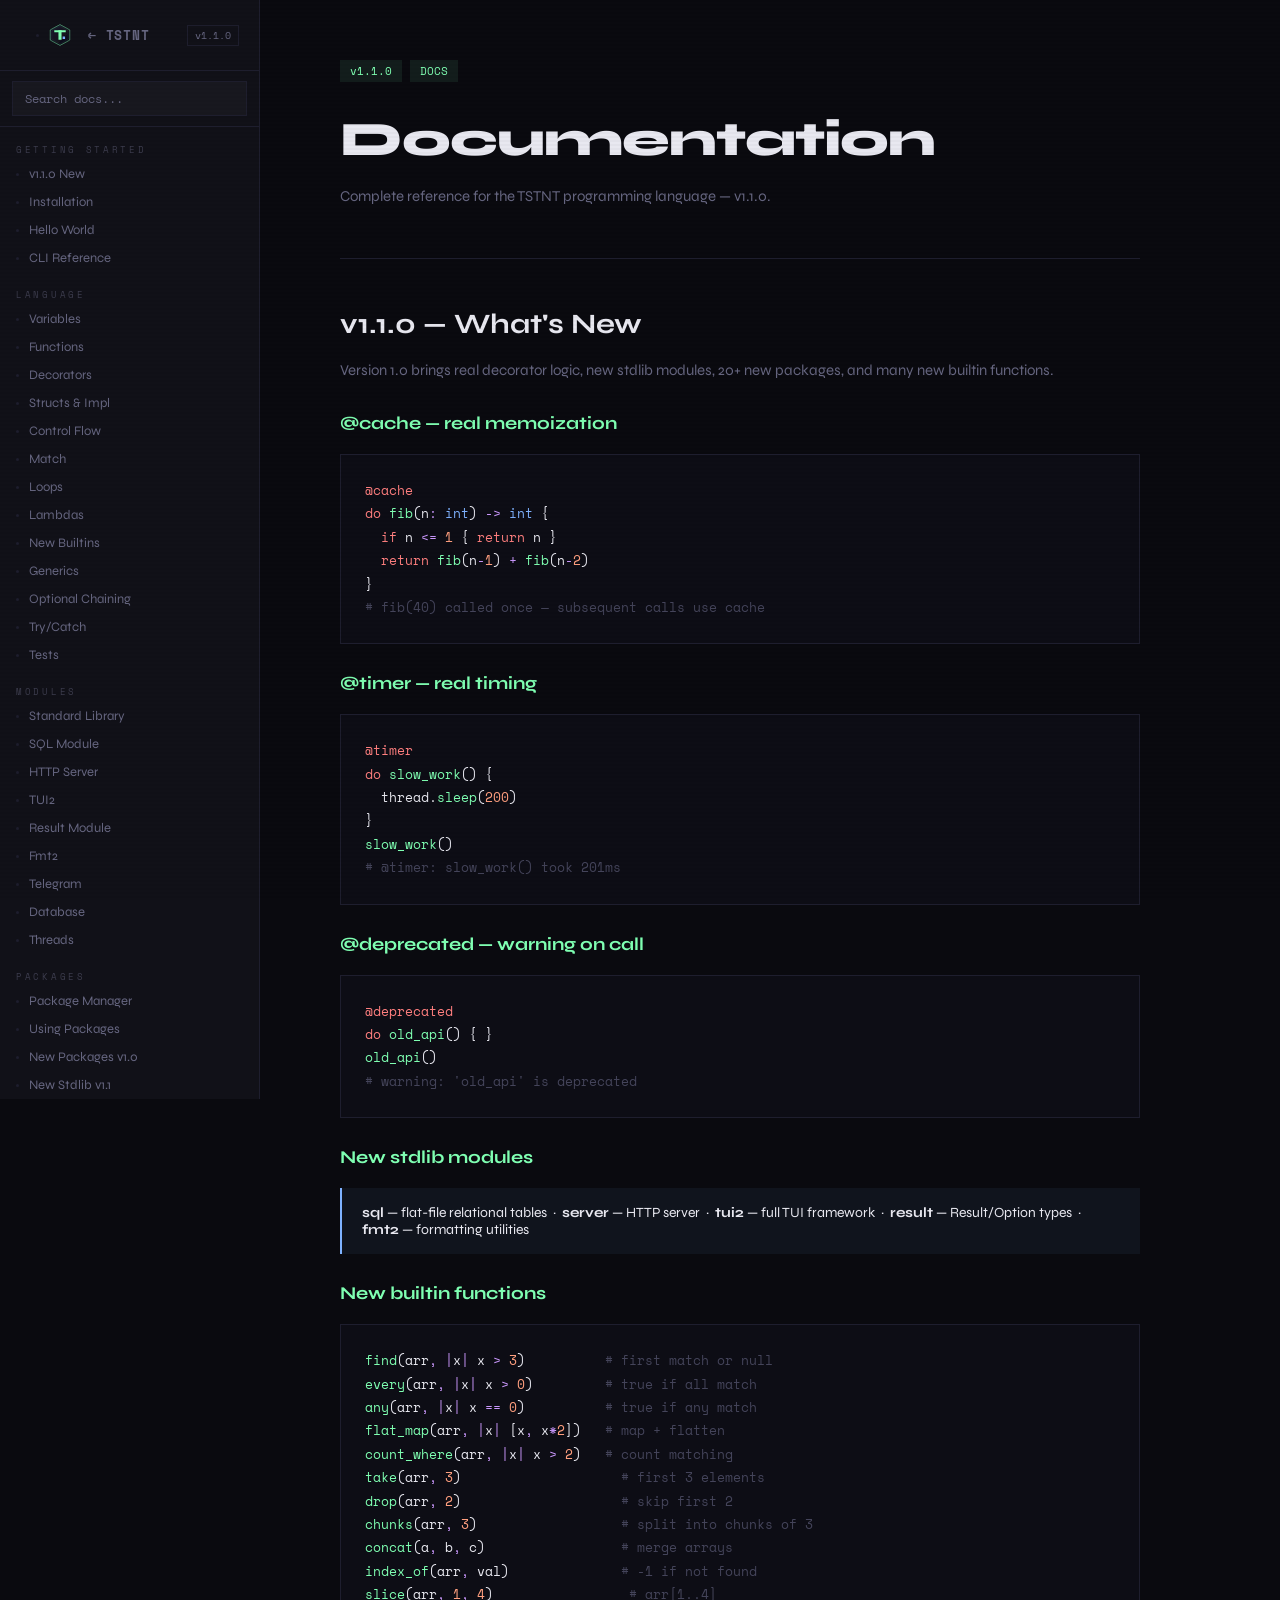
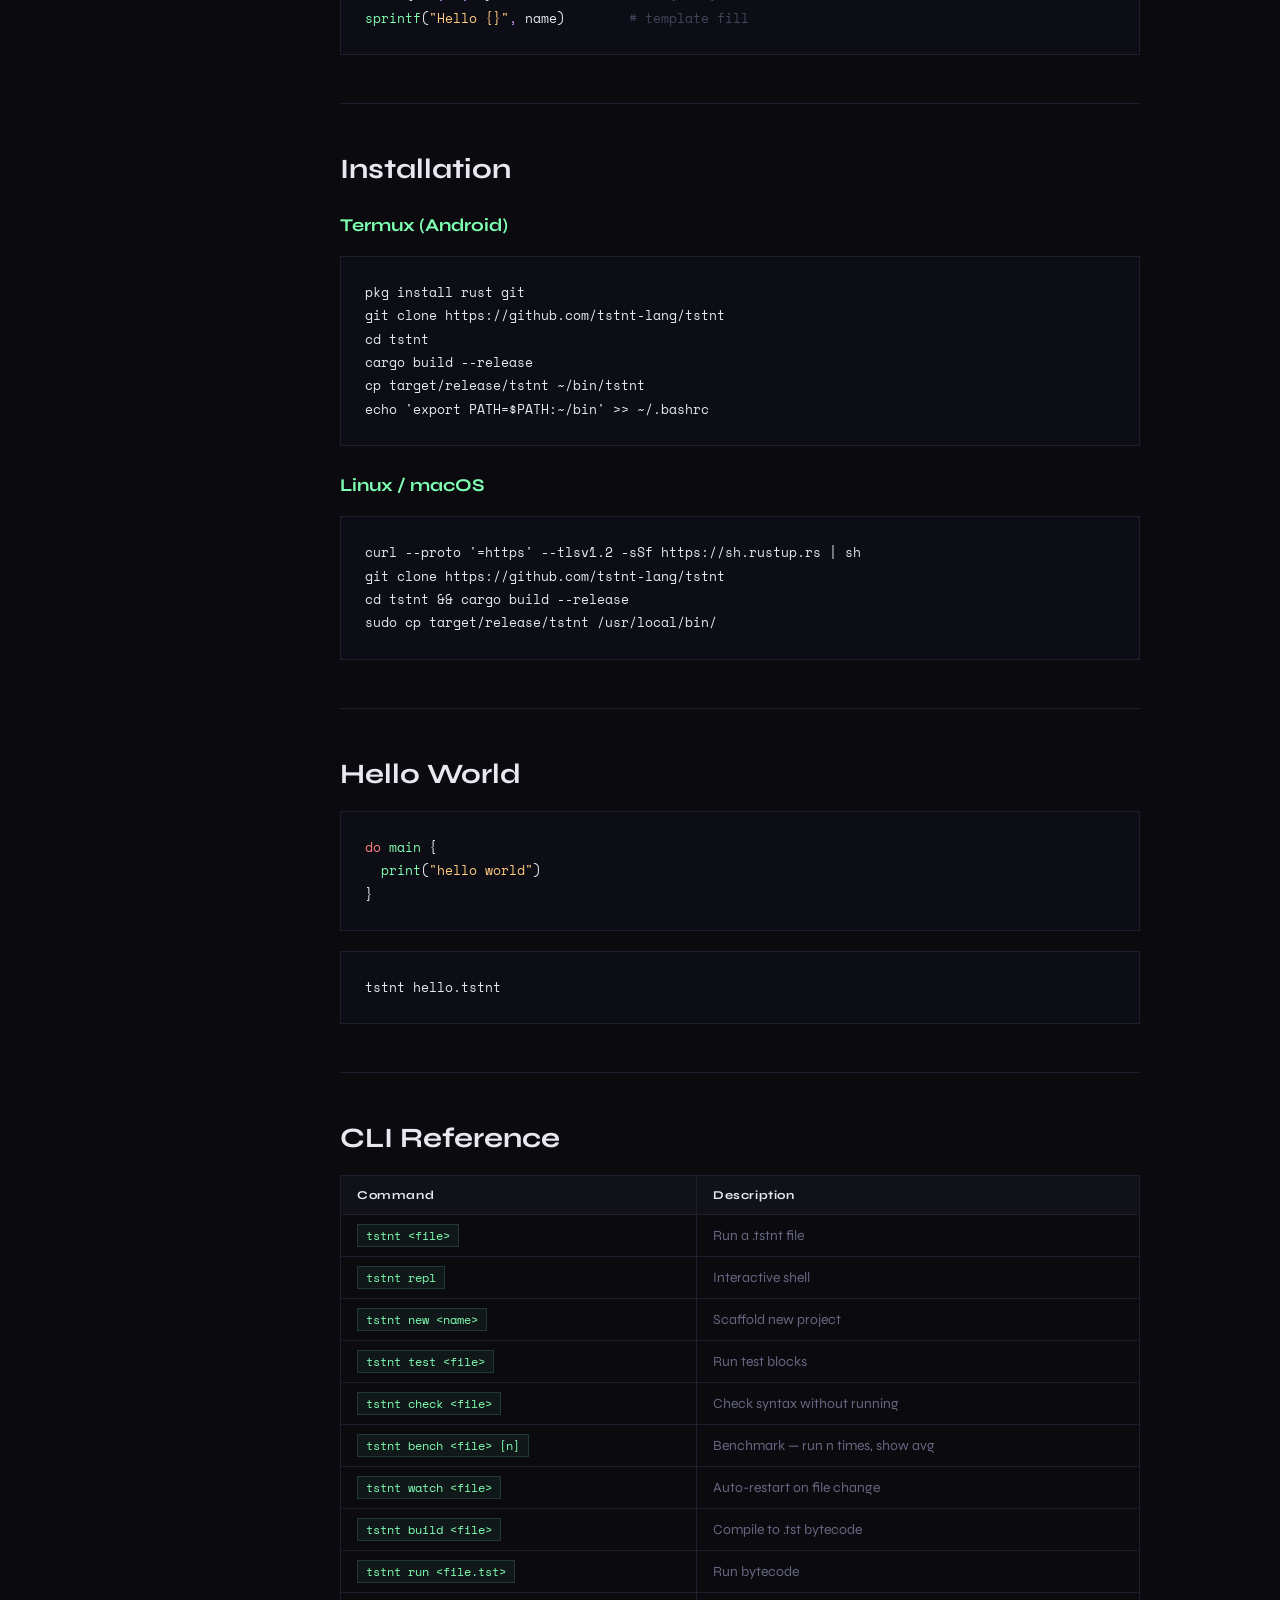
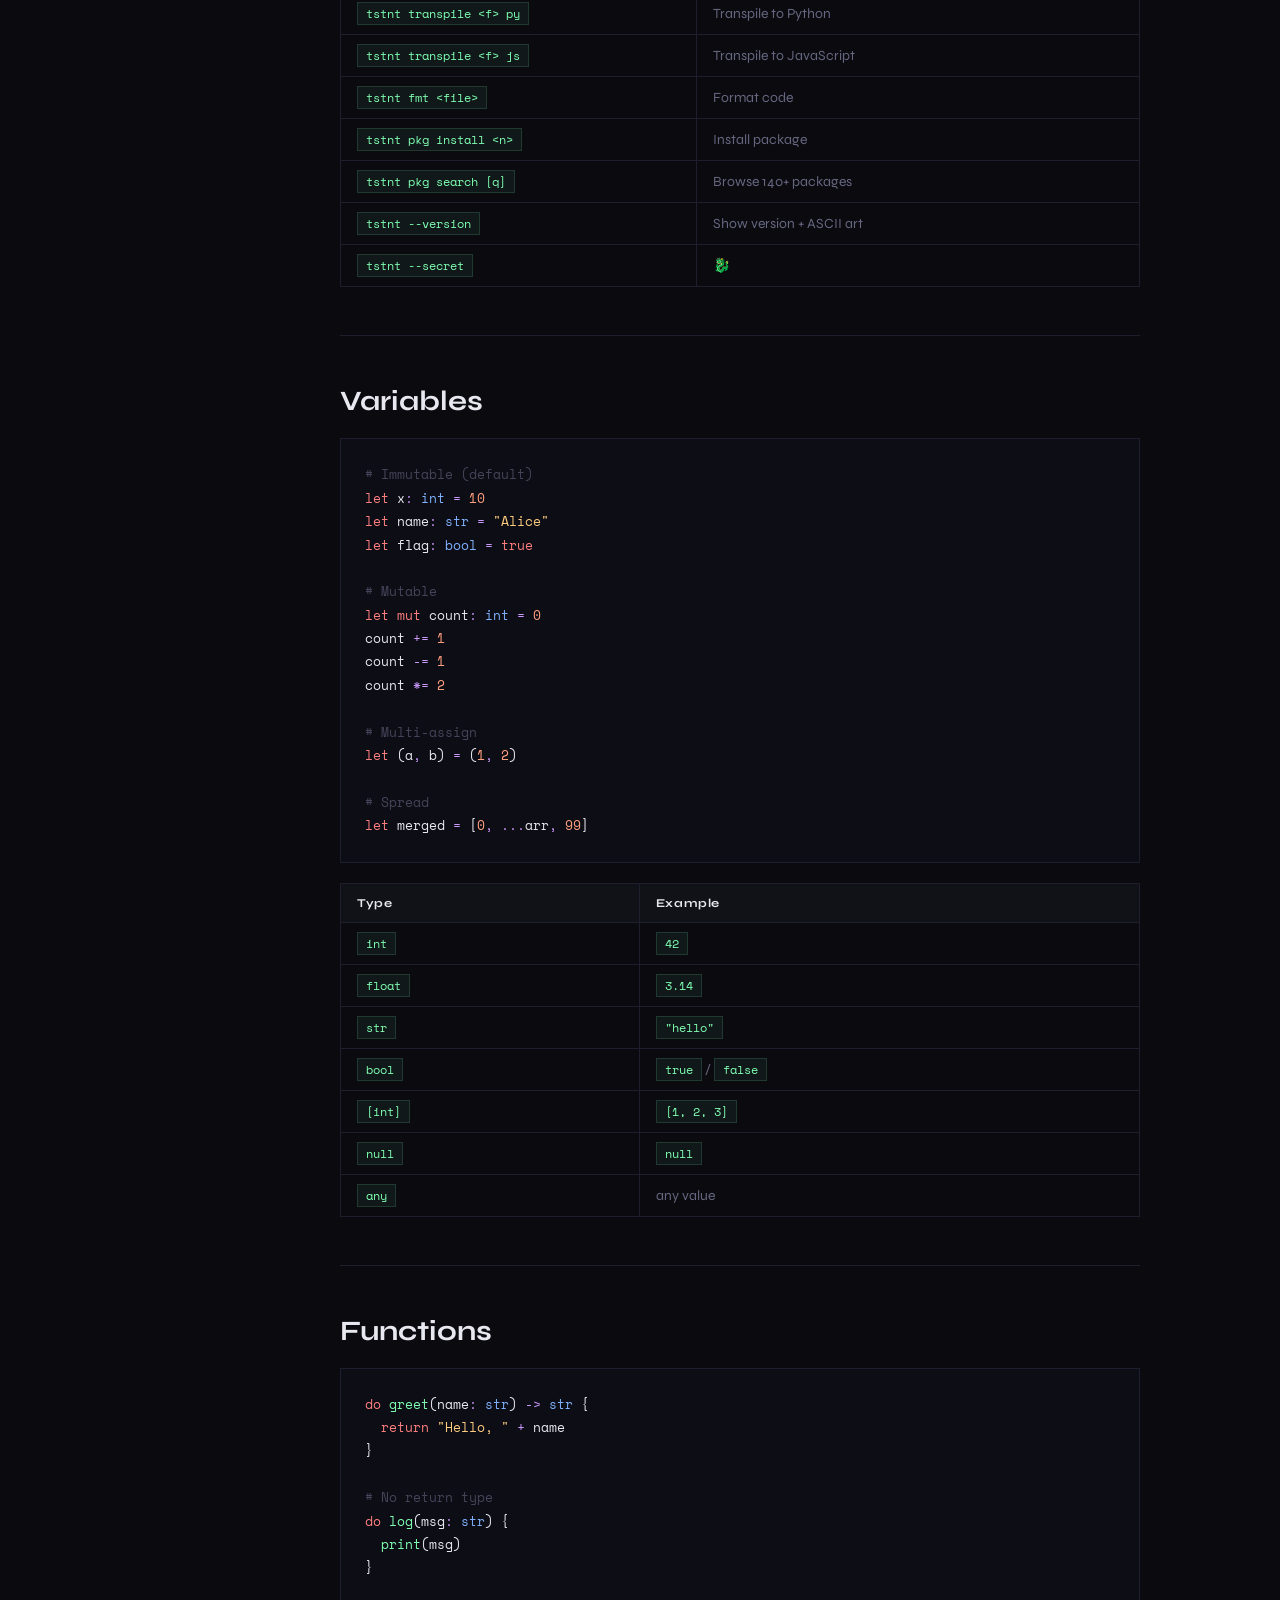
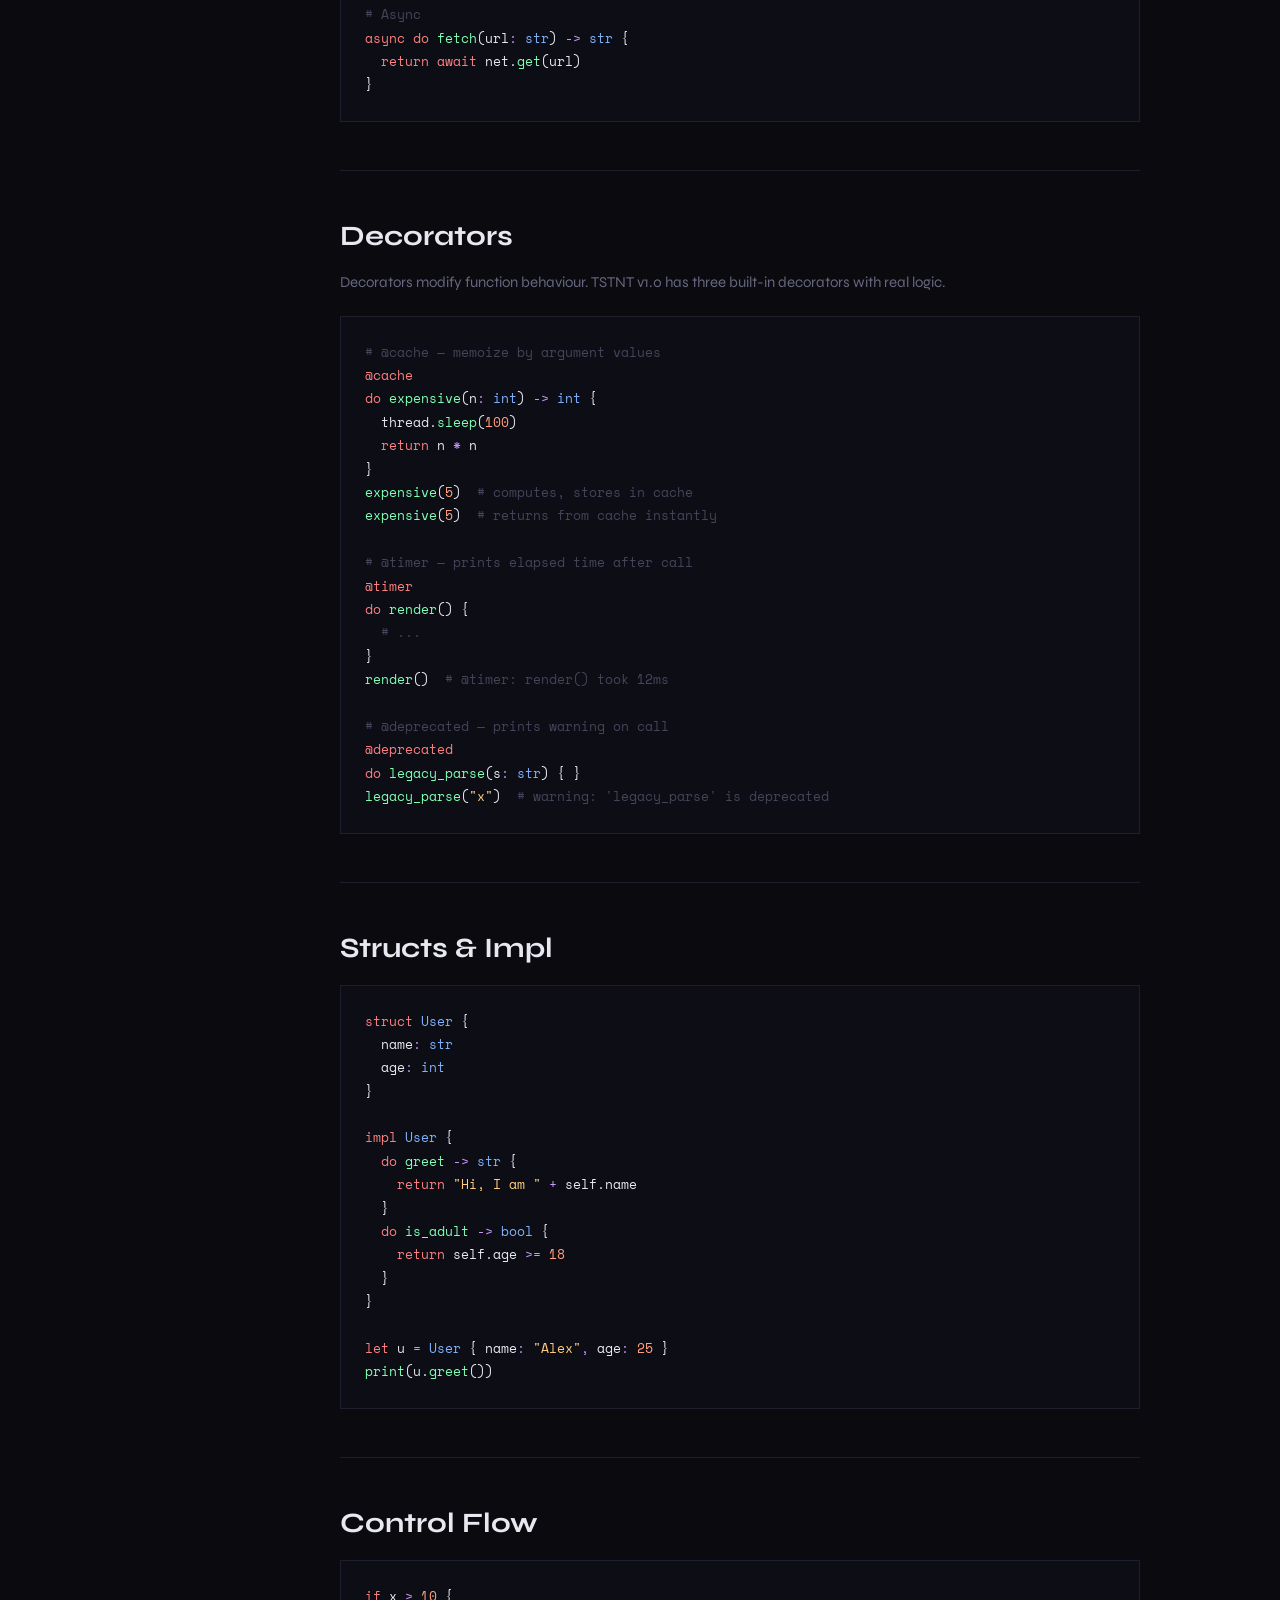
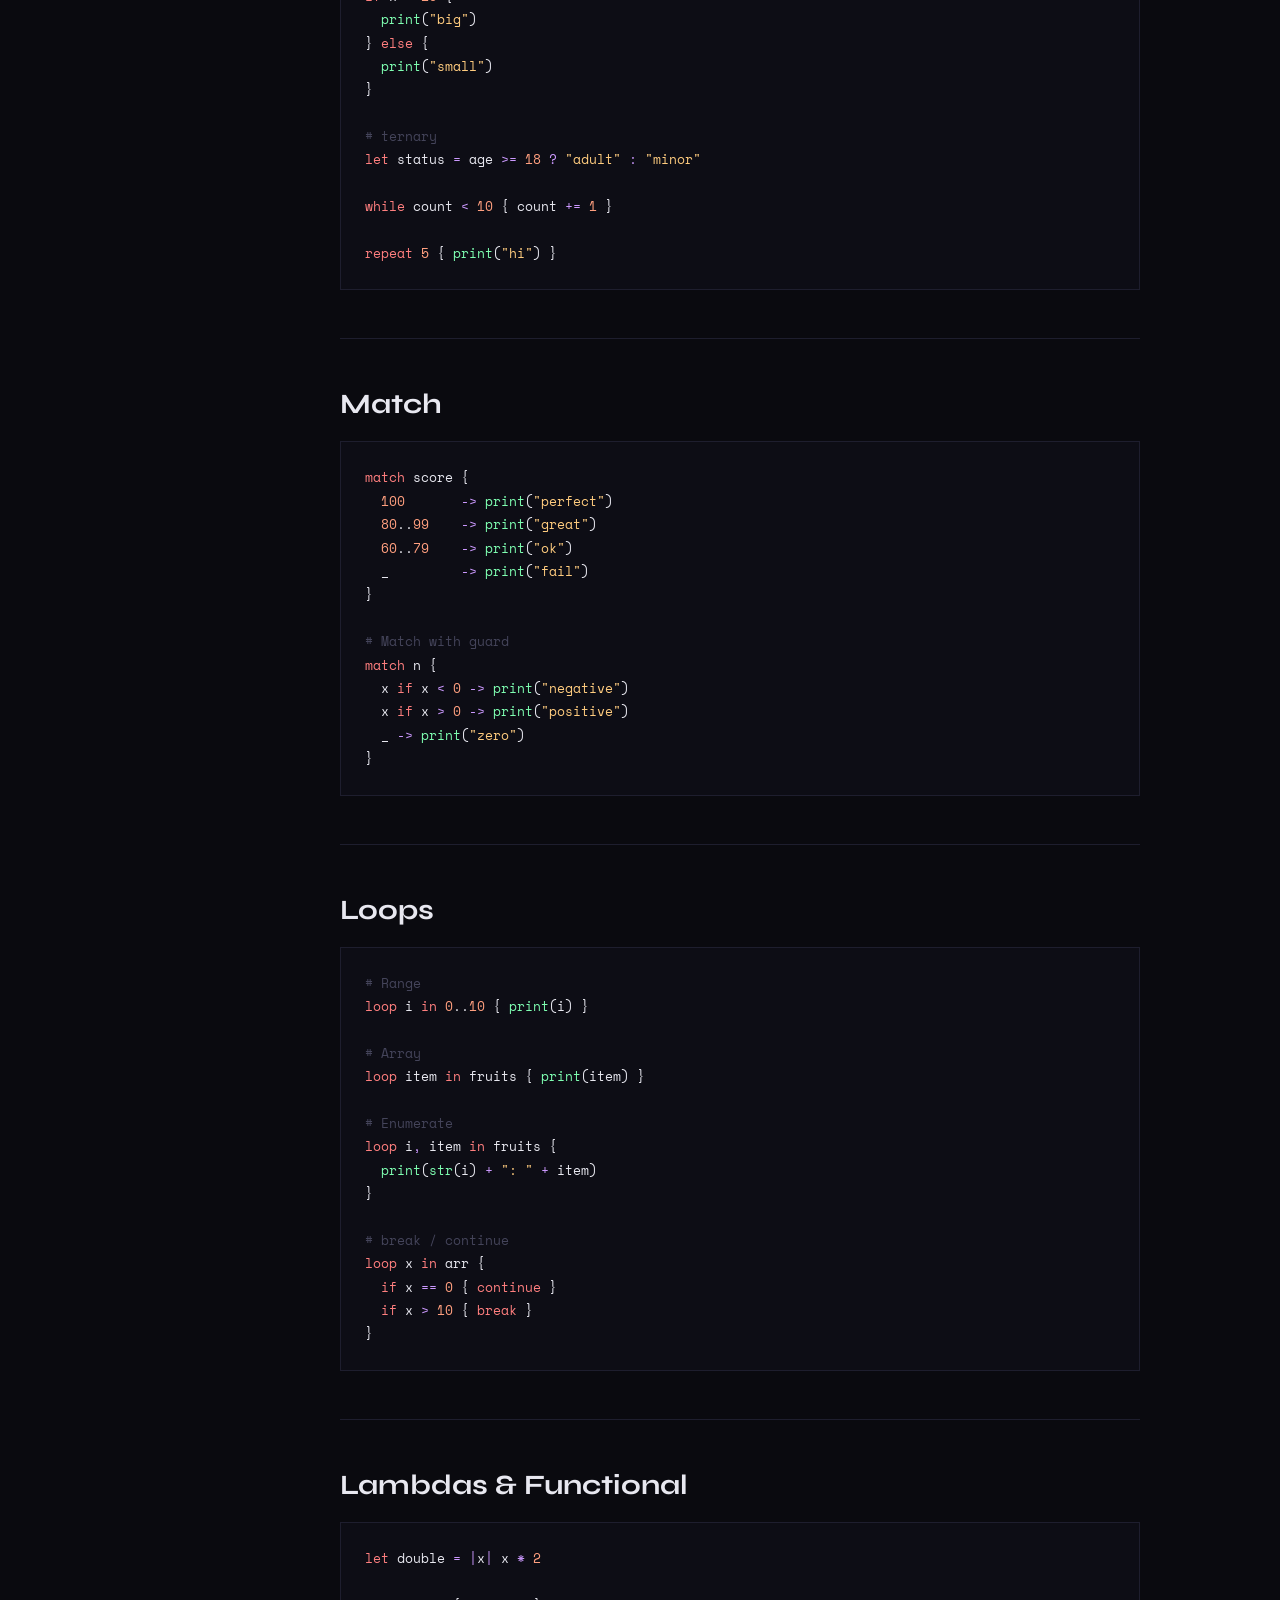
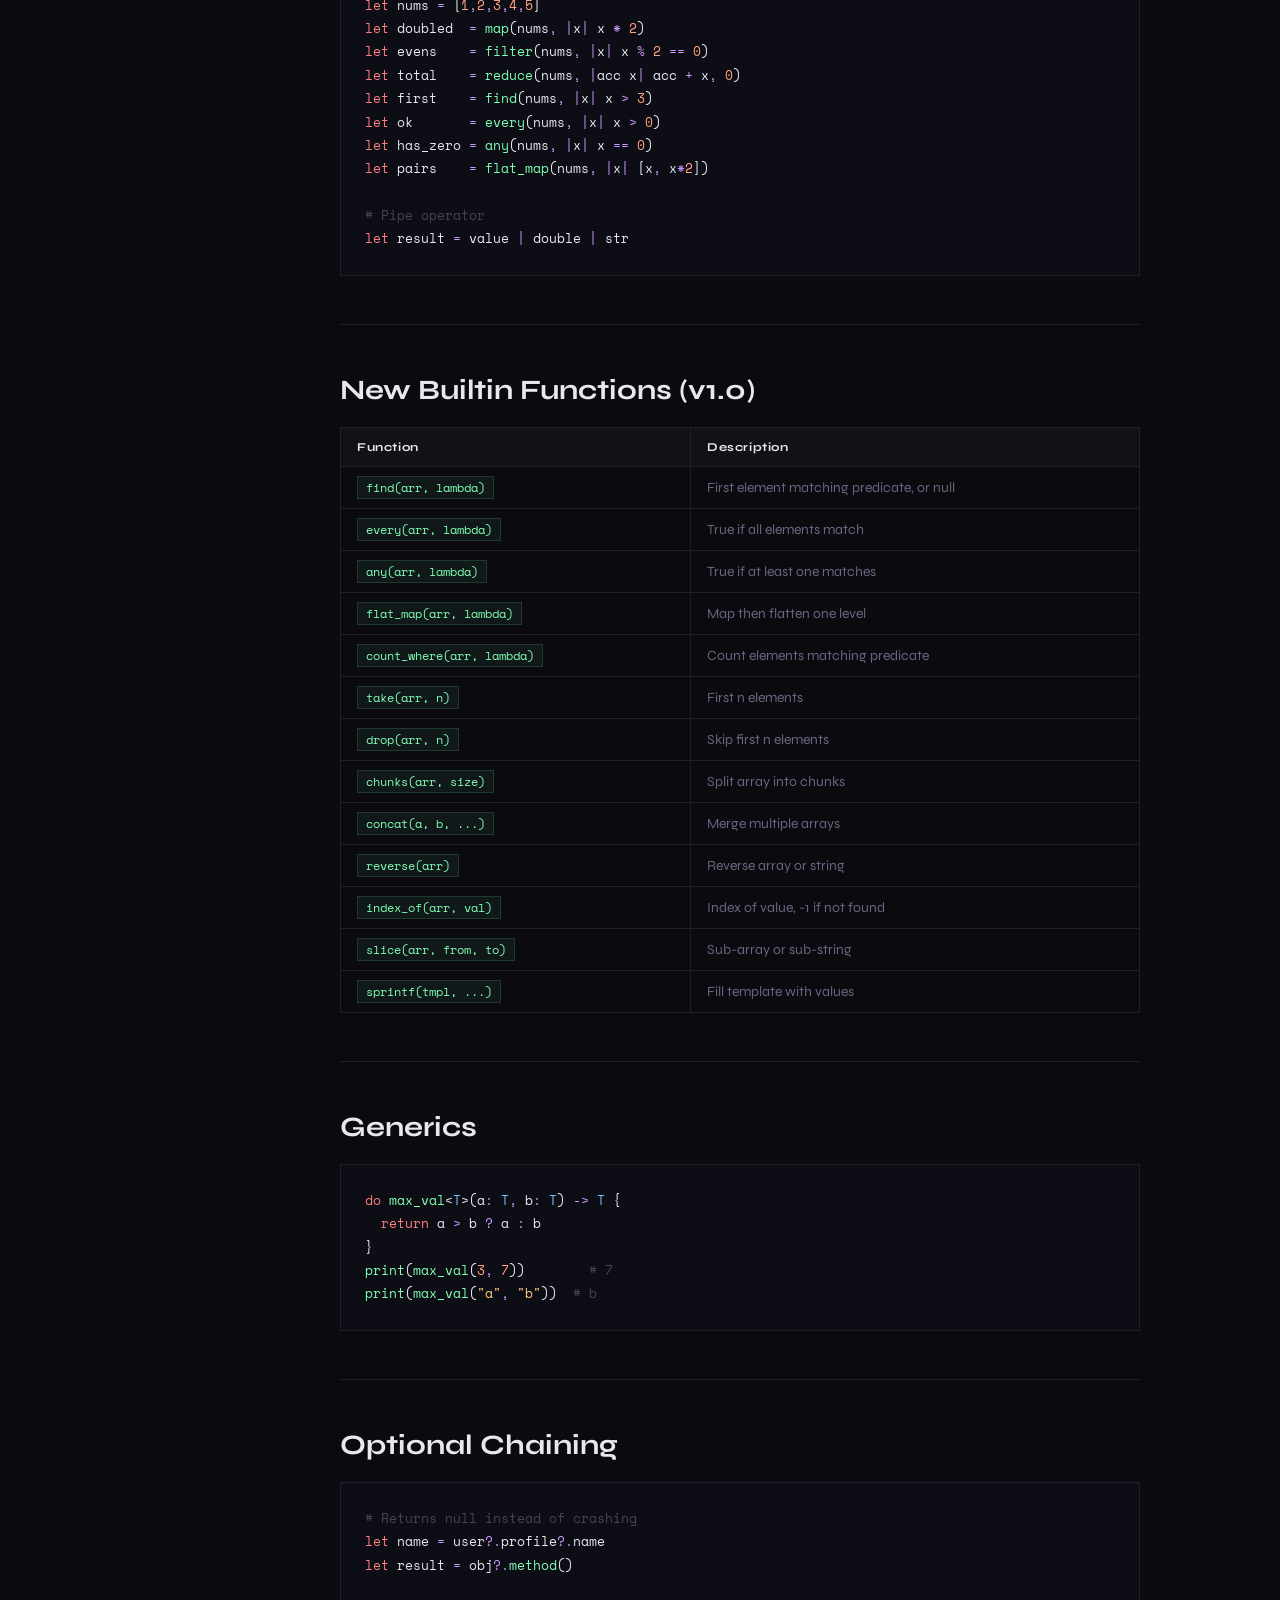
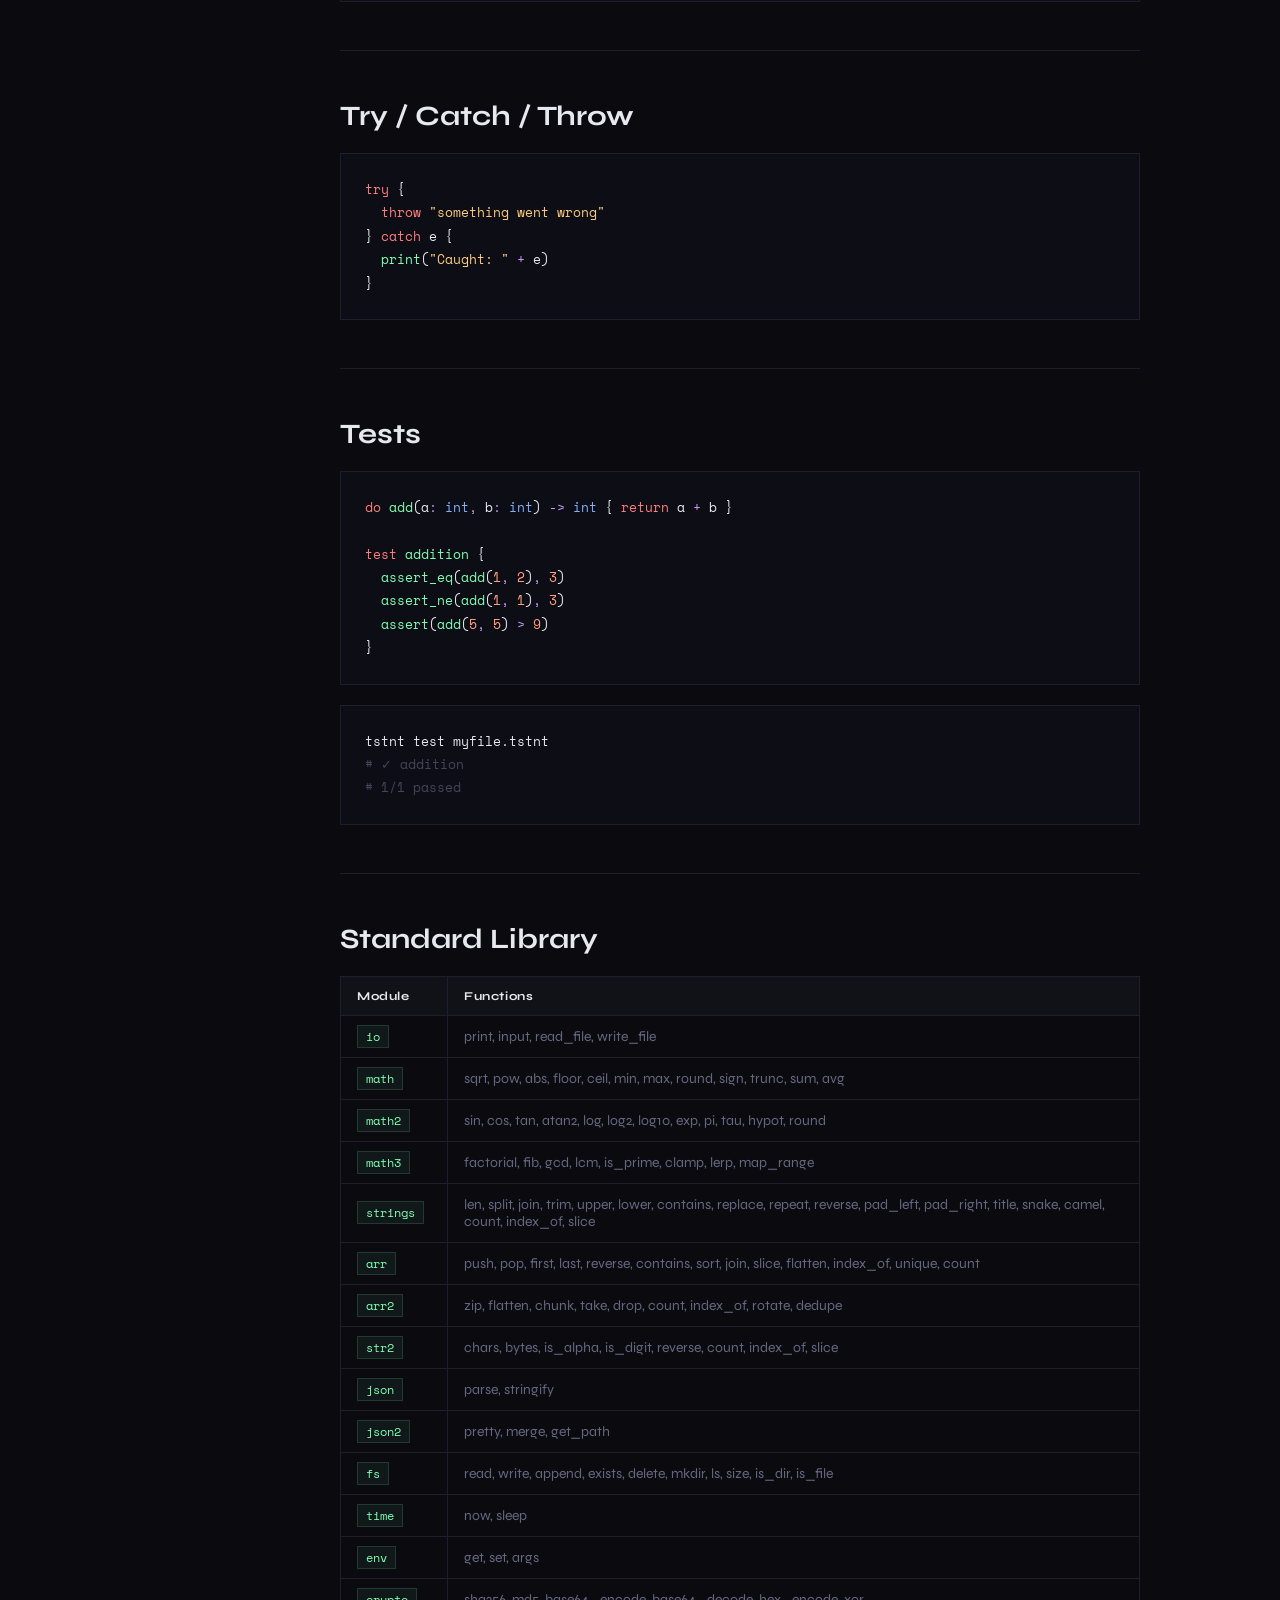
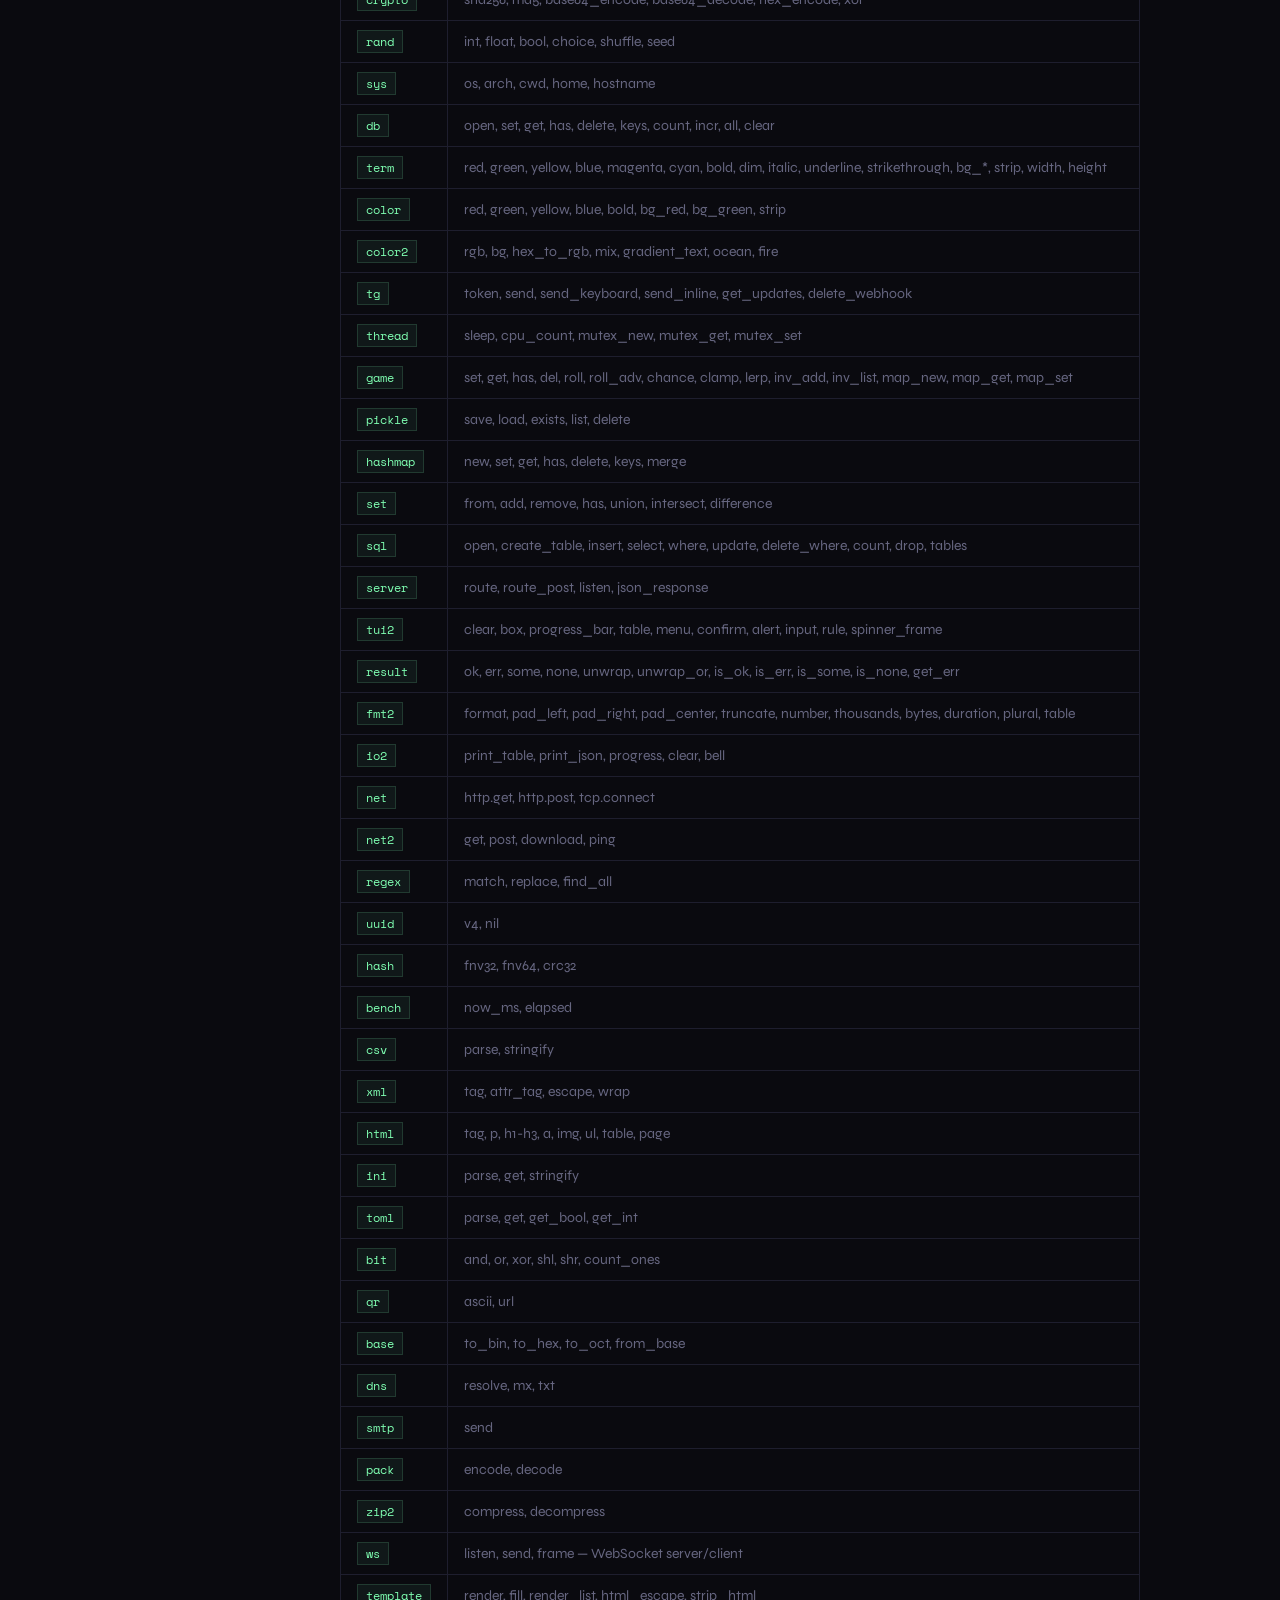
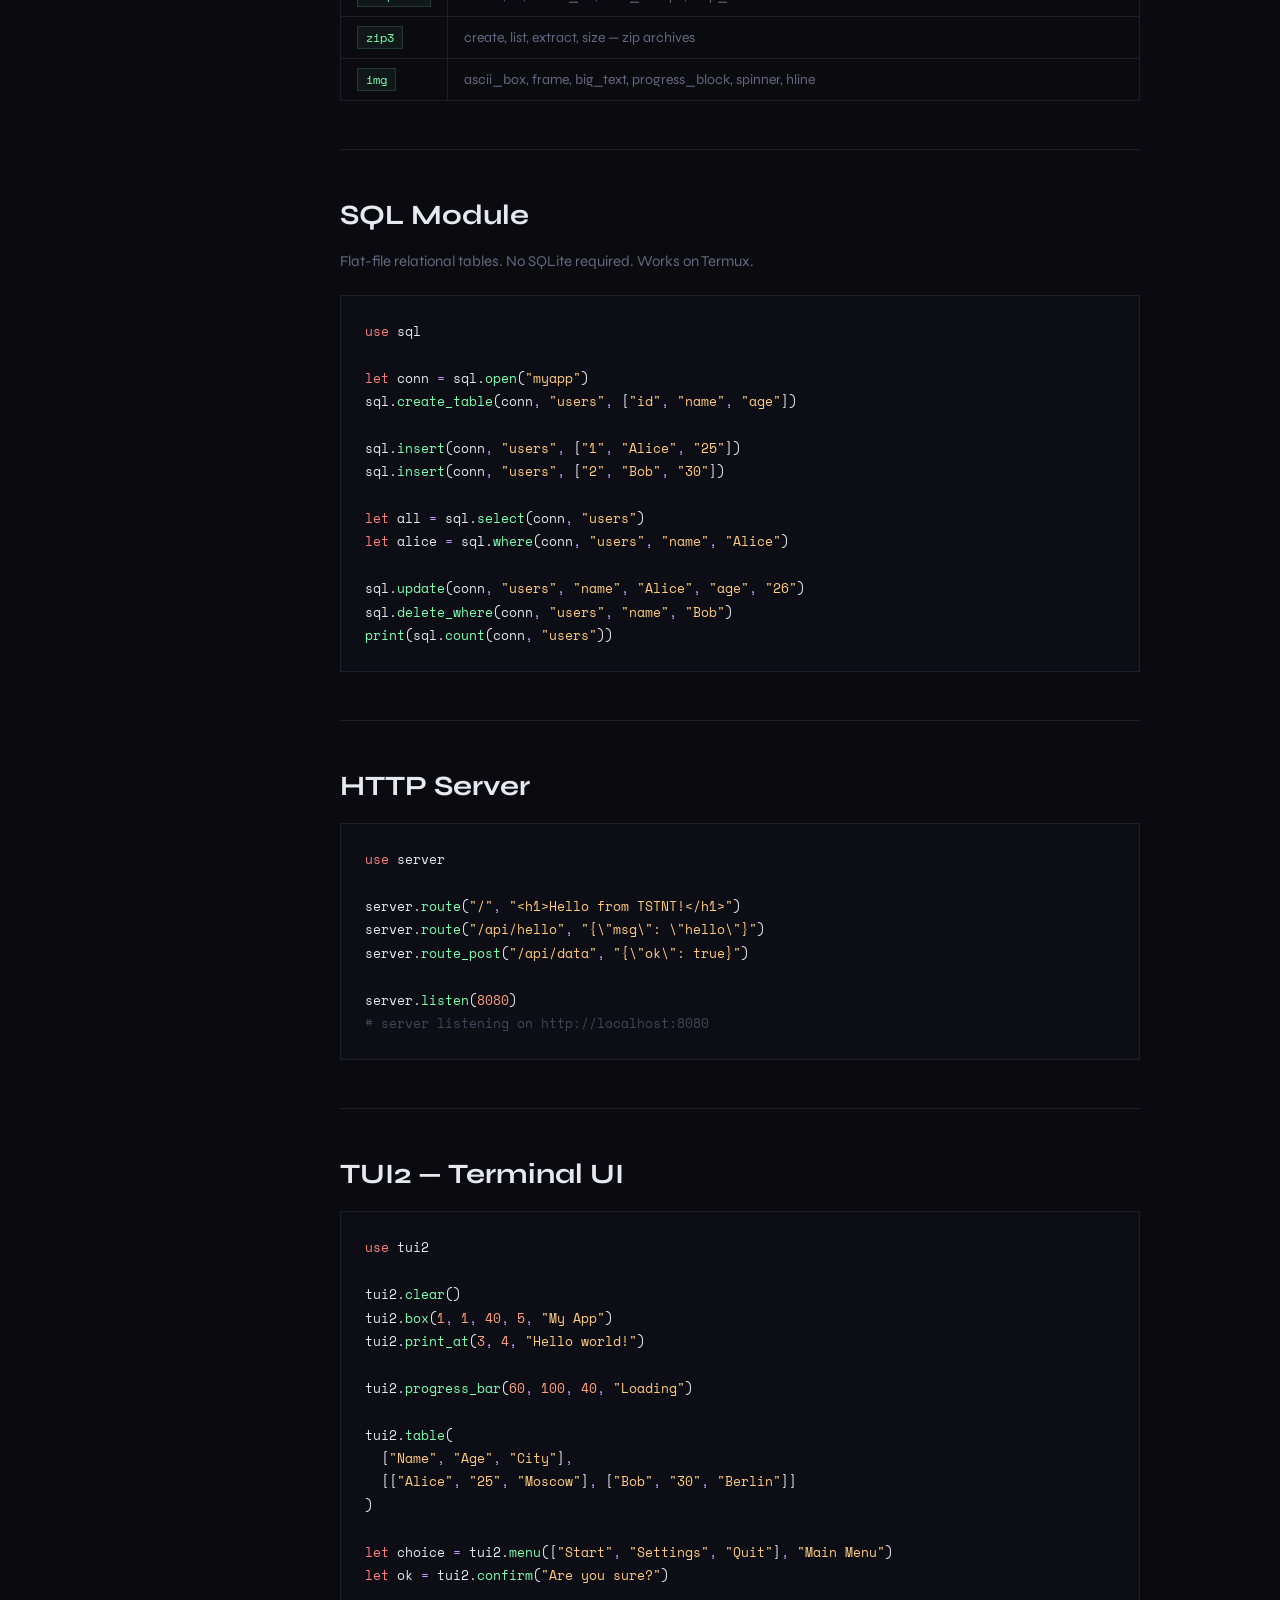
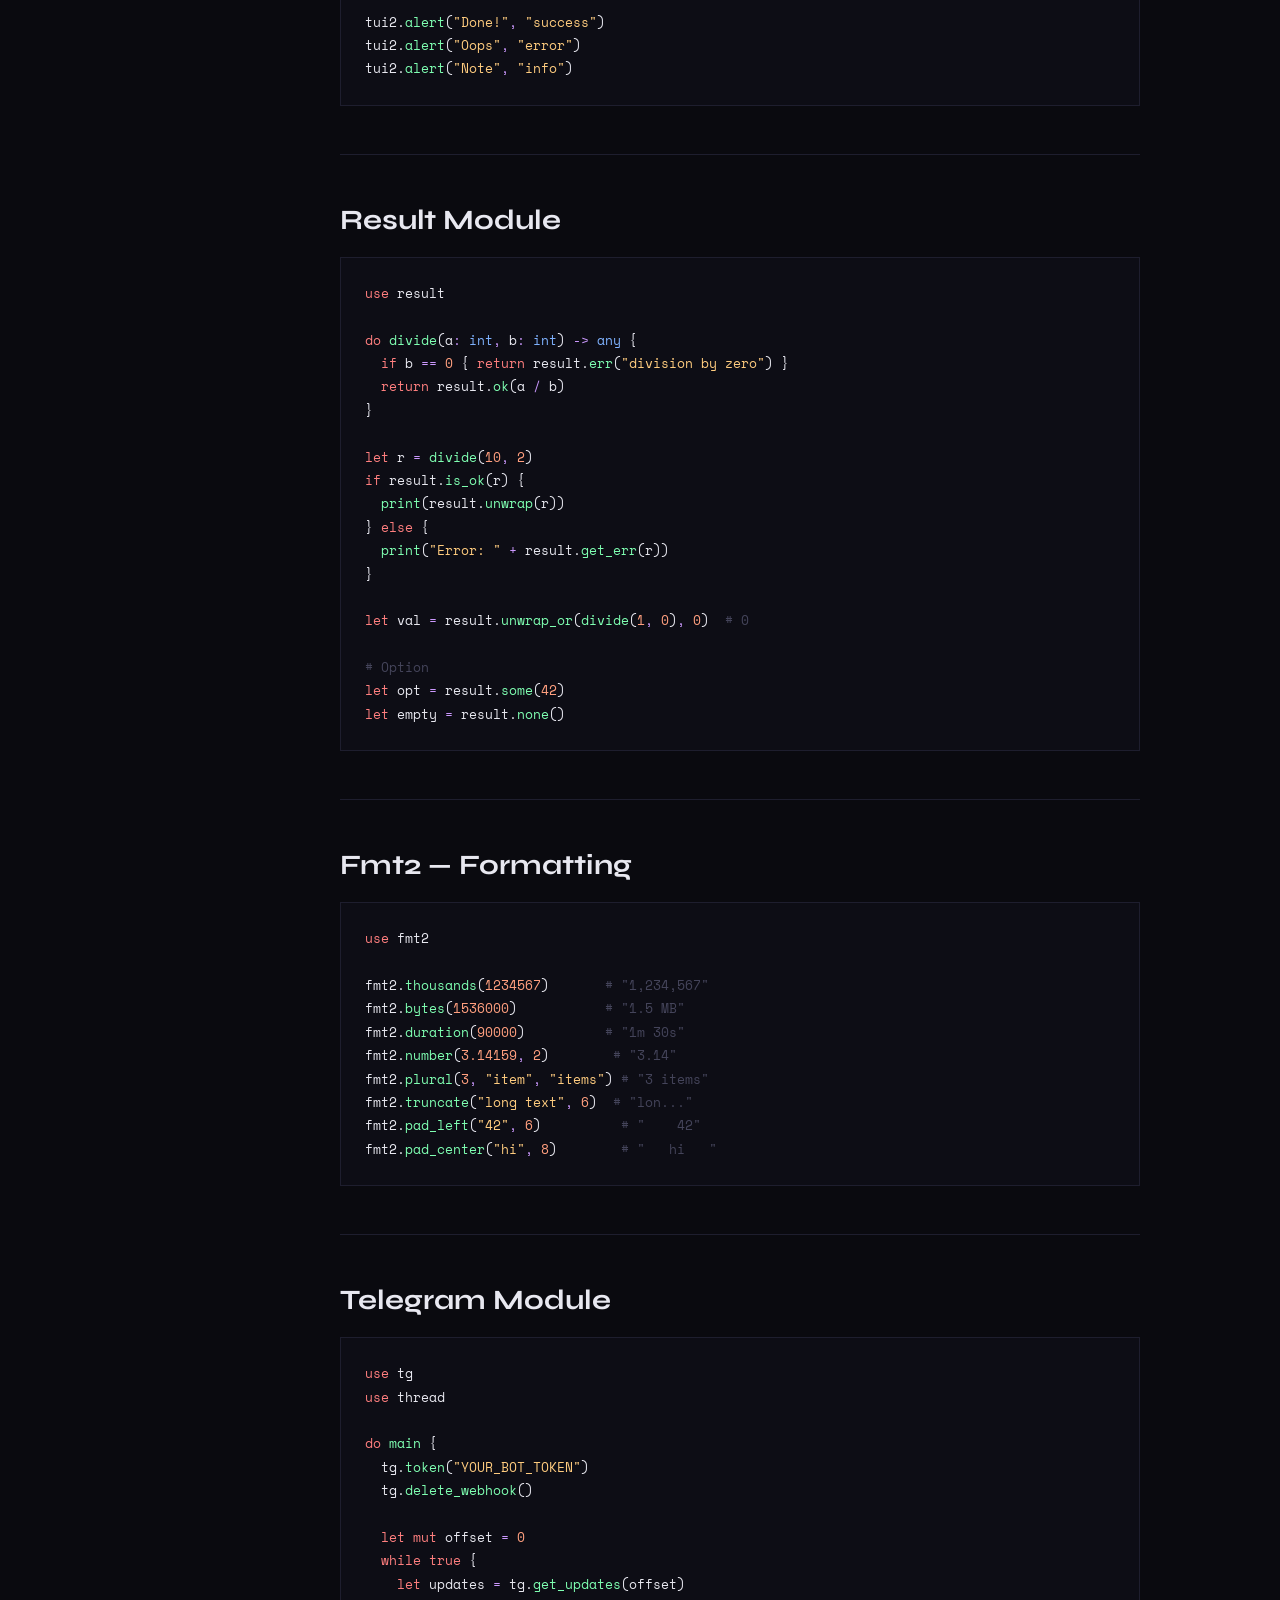
==== commit 63950b1d: "revert: restore original site" ====
--- a/docs.html
+++ b/docs.html
@@ -3,374 +3,940 @@
 <head>
 <meta charset="UTF-8">
 <meta name="viewport" content="width=device-width, initial-scale=1.0">
-<title>TSTNT Docs &mdash; v1.5.0</title>
-<link rel="icon" type="image/svg+xml" [data-uri]>
-<meta name="description" content="Complete documentation for the TSTNT programming language v1.5.0.">
-<meta property="og:title" content="TSTNT Docs &mdash; v1.5.0">
-<meta property="og:image" content="https://tstnt.lol/og-docs.png">
-<link rel="stylesheet" href="style.css">
+<title>TSTNT Docs — v1.1.0</title>
+<link rel="icon" type="image/svg+xml" href="[data-uri]">
+<meta name="description" content="Complete documentation for the TSTNT programming language — v1.1.0.">
+<meta property="og:title" content="TSTNT Docs — v1.1.0">
+<meta property="og:description" content="Complete reference for TSTNT — variables, functions, structs, stdlib, packages and more.">
+<meta property="og:image" content="https://tstnt-lang.github.io/og-docs.png">
+<meta property="og:url" content="https://tstnt-lang.github.io/docs.html">
+<meta property="og:type" content="website">
+<meta name="twitter:card" content="summary">
+<meta name="twitter:title" content="TSTNT Docs">
+<meta name="twitter:image" content="https://tstnt-lang.github.io/og-docs.png">
+<link href="https://fonts.googleapis.com/css2?family=Space+Mono:wght@400;700&family=Syne:wght@400;600;800&display=swap" rel="stylesheet">
 <style>
-.docs-layout { display: grid; grid-template-columns: 240px 1fr; min-height: 100vh; padding-top: 64px; }
-.docs-sidebar { position: sticky; top: 64px; height: calc(100vh - 64px); overflow-y: auto; border-right: 1px solid var(--border); padding: 32px 0; background: var(--surface); }
-.docs-sidebar a { display: block; padding: 6px 24px; font-size: 12px; color: var(--muted); text-decoration: none; transition: color .15s; }
-.docs-sidebar a:hover { color: var(--text); }
-.docs-sidebar a.active { color: var(--accent); }
-.sidebar-group { font-size: 10px; text-transform: uppercase; letter-spacing: .12em; color: var(--muted); padding: 20px 24px 6px; margin-top: 8px; }
-.docs-content { padding: 60px; max-width: 860px; }
-.docs-content h1 { font-family: "Unbounded", sans-serif; font-size: 32px; margin-bottom: 16px; }
-.docs-content h2 { font-family: "Unbounded", sans-serif; font-size: 20px; margin: 60px 0 20px; padding-top: 60px; border-top: 1px solid var(--border); }
-.docs-content h3 { font-size: 14px; font-weight: 700; margin: 32px 0 12px; color: var(--accent); }
-.docs-content p { font-size: 13px; color: var(--muted); line-height: 1.9; margin-bottom: 16px; }
-.docs-content pre { background: var(--code-bg); border: 1px solid var(--border); border-radius: 6px; padding: 20px; margin: 16px 0; overflow-x: auto; font-size: 12px; line-height: 1.8; }
-.docs-content code { background: var(--code-bg); border: 1px solid var(--border); padding: 2px 8px; border-radius: 4px; font-size: 12px; color: var(--accent); }
-.docs-content pre code { background: none; border: none; padding: 0; }
-.docs-content table { width: 100%; border-collapse: collapse; margin: 16px 0; font-size: 12px; }
-.docs-content th { text-align: left; padding: 10px 16px; background: var(--surface); border: 1px solid var(--border); color: var(--muted); font-weight: 700; text-transform: uppercase; font-size: 10px; letter-spacing: .08em; }
-.docs-content td { padding: 10px 16px; border: 1px solid var(--border); }
-.docs-content td:first-child code { color: var(--accent3); }
-.tag { display: inline-block; font-size: 10px; padding: 2px 8px; background: rgba(127,255,178,.08); border: 1px solid rgba(127,255,178,.15); border-radius: 20px; color: var(--accent); margin-left: 8px; vertical-align: middle; }
-.tag-new { background: rgba(107,159,255,.1); border-color: rgba(107,159,255,.2); color: var(--accent3); }
-@media(max-width:768px){ .docs-layout{grid-template-columns:1fr} .docs-sidebar{display:none} .docs-content{padding:24px} }
+  :root {
+    --bg: #0a0a0f; --surface: #111118; --border: #1e1e2e;
+    --accent: #7fffb2; --text: #e8e8f0; --muted: #666680; --code-bg: #0d0d15;
+  }
+  html, body { margin:0; padding:0; max-width:100%; overflow-x:hidden; }
+  *, *::before, *::after { box-sizing:border-box; }
+  body { background:var(--bg); color:var(--text); font-family:'Syne',sans-serif; display:flex; min-height:100vh; }
+
+  body::after {
+    content:''; position:fixed; inset:0; pointer-events:none; z-index:9999;
+    background:repeating-linear-gradient(0deg,transparent,transparent 2px,rgba(0,0,0,0.025) 2px,rgba(0,0,0,0.025) 4px);
+  }
+
+  .progress-bar {
+    position:fixed; top:0; left:0; height:2px; width:0%;
+    background:var(--accent); z-index:400;
+    box-shadow:0 0 10px rgba(127,255,178,0.7);
+    transition:width 0.1s linear;
+  }
+
+  /* Sidebar */
+  .sidebar {
+    width:260px; min-height:100vh; background:var(--surface);
+    border-right:1px solid var(--border);
+    position:fixed; left:0; top:0; overflow-y:auto;
+    display:flex; flex-direction:column; z-index:100;
+  }
+  .sidebar-top {
+    padding:18px 20px; border-bottom:1px solid var(--border);
+    position:sticky; top:0; background:var(--surface); z-index:10;
+    display:flex; align-items:center; justify-content:space-between;
+  }
+  .sidebar-logo {
+    font-family:'Space Mono',monospace; color:var(--accent); font-size:14px;
+    font-weight:700; text-decoration:none; letter-spacing:0.06em;
+  }
+  .sidebar-version {
+    font-family:'Space Mono',monospace; font-size:10px; color:var(--muted);
+    border:1px solid var(--border); padding:2px 7px;
+  }
+  .search-wrap { padding:10px 12px; border-bottom:1px solid var(--border); }
+  .search-input {
+    width:100%; background:rgba(255,255,255,0.03); border:1px solid var(--border);
+    color:var(--text); font-family:'Space Mono',monospace; font-size:12px;
+    padding:8px 12px; outline:none; transition:border-color 0.2s, background 0.2s;
+  }
+  .search-input::placeholder { color:var(--muted); }
+  .search-input:focus { border-color:var(--accent); background:rgba(127,255,178,0.03); }
+  .search-results-list { border-bottom:1px solid var(--border); }
+  .search-result {
+    display:flex; align-items:center; gap:8px;
+    padding:7px 14px; font-size:12px; color:var(--muted);
+    text-decoration:none; border-left:2px solid transparent;
+    transition:all 0.15s; font-family:'Space Mono',monospace;
+  }
+  .search-result::before { content:'#'; color:var(--border); font-size:11px; flex-shrink:0; transition:color 0.15s; }
+  .search-result:hover { color:var(--accent); background:rgba(127,255,178,0.04); border-left-color:var(--accent); }
+  .search-result:hover::before { color:var(--accent); }
+  .search-result mark { background:rgba(127,255,178,0.2); color:var(--accent); padding:0 2px; font-style:normal; }
+
+  .sidebar-section {
+    padding:16px 16px 4px; font-size:9px; letter-spacing:0.3em;
+    color:var(--muted); font-family:'Space Mono',monospace;
+    text-transform:uppercase; opacity:0.5;
+  }
+  .sidebar a {
+    display:flex; align-items:center; gap:10px; padding:6px 16px 6px 14px;
+    font-size:13px; color:var(--muted); text-decoration:none;
+    border-left:2px solid transparent;
+    transition:color 0.15s, background 0.15s, border-color 0.15s, padding-left 0.2s;
+  }
+  .sidebar a::before {
+    content:''; width:3px; height:3px; border-radius:50%;
+    background:var(--border); flex-shrink:0;
+    transition:background 0.2s, transform 0.2s, box-shadow 0.2s;
+  }
+  .sidebar a:hover { color:var(--text); background:rgba(127,255,178,0.04); padding-left:20px; border-left-color:rgba(127,255,178,0.25); }
+  .sidebar a:hover::before { background:var(--muted); transform:scale(1.8); }
+  .sidebar a.active { color:var(--accent); border-left-color:var(--accent); background:rgba(127,255,178,0.05); font-weight:600; }
+  .sidebar a.active::before { background:var(--accent); transform:scale(1.8); box-shadow:0 0 6px rgba(127,255,178,0.6); }
+
+  /* Drawer */
+  .sidebar-drawer {
+    display:none; position:fixed; top:56px; left:0; bottom:0; width:290px;
+    background:var(--surface); z-index:150; overflow-y:auto;
+    border-right:1px solid var(--border);
+    transform:translateX(-100%); transition:transform 0.35s cubic-bezier(0.4,0,0.2,1);
+  }
+  .sidebar-drawer.open { transform:translateX(0); }
+  .drawer-top {
+    padding:14px 20px; border-bottom:1px solid var(--border);
+    position:sticky; top:0; background:var(--surface); z-index:10;
+  }
+  .drawer-logo { font-family:'Space Mono',monospace; font-size:13px; font-weight:700; color:var(--muted); letter-spacing:0.08em; }
+  .drawer-logo span { color:var(--accent); }
+  .drawer-search-wrap { padding:10px 14px; border-bottom:1px solid var(--border); }
+  .sidebar-drawer .sidebar-section { padding:14px 20px 4px; font-size:9px; letter-spacing:0.3em; color:var(--muted); font-family:'Space Mono',monospace; opacity:0.5; }
+  .sidebar-drawer a {
+    display:flex; align-items:center; gap:10px;
+    padding:7px 20px; font-size:13px; color:var(--muted);
+    text-decoration:none; border-left:2px solid transparent; transition:all 0.15s;
+  }
+  .sidebar-drawer a::before { content:''; width:3px; height:3px; border-radius:50%; background:var(--border); flex-shrink:0; transition:background 0.2s, transform 0.2s, box-shadow 0.2s; }
+  .sidebar-drawer a:hover { color:var(--text); background:rgba(127,255,178,0.04); border-left-color:rgba(127,255,178,0.25); }
+  .sidebar-drawer a:hover::before { background:var(--muted); transform:scale(1.8); }
+  .sidebar-drawer a.active { color:var(--accent); border-left-color:var(--accent); background:rgba(127,255,178,0.05); font-weight:600; }
+  .sidebar-drawer a.active::before { background:var(--accent); transform:scale(1.8); box-shadow:0 0 6px rgba(127,255,178,0.6); }
+
+  /* Content */
+  .content { margin-left:260px; padding:60px 80px 80px; max-width:960px; flex:1; }
+  h1 { font-size:48px; font-weight:800; letter-spacing:-0.02em; margin-bottom:16px; line-height:1.1; }
+  h2 { font-size:28px; font-weight:700; margin:48px 0 16px; padding-top:48px; border-top:1px solid var(--border); }
+  h3 { font-size:18px; font-weight:700; margin:28px 0 10px; color:var(--accent); }
+  p { font-size:15px; color:var(--muted); line-height:1.8; margin-bottom:16px; }
+  code { font-family:'Space Mono',monospace; font-size:13px; background:rgba(127,255,178,0.06); color:var(--accent); padding:2px 8px; border:1px solid rgba(127,255,178,0.15); }
+  pre { background:var(--code-bg); border:1px solid var(--border); padding:24px; overflow-x:auto; font-family:'Space Mono',monospace; font-size:13px; line-height:1.8; white-space:pre; margin:0; }
+  pre .kw{color:#ff7f7f} pre .fn{color:#7fffb2} pre .type{color:#7fb2ff} pre .str{color:#ffcc7f} pre .cm{color:#44445a} pre .num{color:#ff9f7f} pre .op{color:#cc99ff}
+  table { width:100%; border-collapse:collapse; margin:20px 0; font-size:14px; }
+  th { text-align:left; padding:12px 16px; background:var(--surface); border:1px solid var(--border); font-weight:700; font-size:12px; letter-spacing:0.05em; }
+  td { padding:12px 16px; border:1px solid var(--border); color:var(--muted); }
+  td code { font-size:12px; }
+  .tag { display:inline-block; font-family:'Space Mono',monospace; font-size:11px; padding:3px 10px; background:rgba(127,255,178,0.08); color:var(--accent); margin-right:8px; }
+  .note { background:rgba(127,178,255,0.06); border-left:2px solid #7fb2ff; padding:16px 20px; margin:20px 0; font-size:14px; color:var(--text); }
+  .warn { background:rgba(255,200,127,0.06); border-left:2px solid #ffc87f; padding:16px 20px; margin:20px 0; font-size:14px; }
+
+  /* Pre copy wrap */
+  .pre-wrap { position:relative; margin:20px 0; }
+  .pre-wrap pre { margin:0; }
+  .pre-copy {
+    position:absolute; top:10px; right:10px;
+    background:rgba(127,255,178,0.08); border:1px solid rgba(127,255,178,0.2);
+    color:var(--muted); font-family:'Space Mono',monospace; font-size:10px;
+    padding:3px 9px; cursor:pointer; opacity:0; transition:all 0.2s;
+  }
+  .pre-wrap:hover .pre-copy { opacity:1; }
+  .pre-copy:hover { background:rgba(127,255,178,0.15); color:var(--accent); border-color:var(--accent); }
+  .pre-copy.copied { color:var(--accent); border-color:var(--accent); opacity:1; }
+
+  /* Mobile nav */
+  .mobile-nav {
+    display:none; position:fixed; top:0; left:0; right:0; height:56px;
+    background:rgba(10,10,15,0.98); backdrop-filter:blur(20px);
+    border-bottom:1px solid var(--border); padding:0 20px;
+    align-items:center; justify-content:space-between; z-index:200;
+  }
+  .mobile-nav-logo { font-family:'Space Mono',monospace; color:var(--accent); font-size:15px; font-weight:700; text-decoration:none; }
+  .mobile-nav-btn { background:none; border:none; cursor:pointer; display:flex; flex-direction:column; gap:5px; padding:4px; }
+  .mobile-nav-btn span { display:block; width:22px; height:2px; background:var(--text); transition:transform 0.3s,opacity 0.3s; }
+  .mobile-nav-btn.open span:nth-child(1) { transform:translateY(7px) rotate(45deg); }
+  .mobile-nav-btn.open span:nth-child(2) { opacity:0; }
+  .mobile-nav-btn.open span:nth-child(3) { transform:translateY(-7px) rotate(-45deg); }
+
+  .sidebar-overlay {
+    display:none; position:fixed; inset:0; top:56px;
+    background:rgba(0,0,0,0.6); z-index:140;
+    opacity:0; pointer-events:none; transition:opacity 0.3s;
+  }
+  .sidebar-overlay.open { opacity:1; pointer-events:all; }
+
+  @media(max-width:768px) {
+    .sidebar { display:none; }
+    .mobile-nav { display:flex; }
+    .sidebar-drawer { display:block; }
+    .sidebar-overlay { display:block; }
+    .content { margin-left:0; padding:76px 20px 40px; max-width:100%; }
+    h1 { font-size:clamp(22px,7vw,32px); word-break:break-word; }
+    h2 { font-size:clamp(18px,5vw,24px); padding-top:28px; margin:28px 0 12px; }
+    h3 { font-size:16px; }
+    p { font-size:14px; }
+    pre { font-size:12px; padding:16px; }
+    table { display:block; overflow-x:auto; white-space:nowrap; font-size:12px; }
+  }
+  @media(max-width:1100px) and (min-width:769px) {
+    .content { padding:60px 40px; }
+  }
 </style>
 </head>
 <body>
-<div class="cursor"></div>
-<div class="cursor-ring"></div>
-<nav>
-  <a href="/" class="nav-logo">
-    <svg width="28" height="28" viewBox="0 0 100 100" fill="none">
-      <polygon points="50,3 94,27 94,73 50,97 6,73 6,27" fill="#0a0a18" stroke="#7fffb2" stroke-width="1.5"/>
-      <rect x="24" y="28" width="52" height="9" rx="1" fill="#7fffb2"/>
-      <rect x="43" y="28" width="14" height="44" rx="1" fill="#7fffb2"/>
-      <rect x="62" y="57" width="11" height="11" rx="1" fill="#6b9fff"/>
-    </svg>
-    <span class="nav-logo-text">TSTNT</span>
-    <span class="nav-version">v1.5.0</span>
-  </a>
-  <ul class="nav-links">
-    <li><a href="index.html">Home</a></li>
-    <li><a href="#v15">v1.5 New</a></li>
-    <li><a href="#syntax">Syntax</a></li>
-    <li><a href="#stdlib">Stdlib</a></li>
-    <li><a href="#packages">Packages</a></li>
-    <li><a href="https://github.com/tstnt-lang/tstnt" target="_blank" class="nav-cta">GitHub &rarr;</a></li>
-  </ul>
-</nav>
-
-<div class="docs-layout">
-  <div class="docs-sidebar">
-    <div class="sidebar-group">Getting Started</div>
-    <a href="#install">Install</a>
-    <a href="#quickstart">Quick Start</a>
-    <div class="sidebar-group">v1.5.0 New</div>
-    <a href="#v15">What's New</a>
-    <a href="#for-in">for..in Loops</a>
-    <a href="#const">const Variables</a>
-    <a href="#iter">iter stdlib</a>
-    <a href="#bytes">bytes stdlib</a>
-    <a href="#reflect">reflect stdlib</a>
-    <div class="sidebar-group">Language</div>
-    <a href="#syntax">Syntax</a>
-    <a href="#types">Types</a>
+
+<div class="progress-bar" id="progressBar"></div>
+
+<div class="mobile-nav">
+  <a href="index.html" class="mobile-nav-logo"><img src="[data-uri]" style="width:22px;height:22px;vertical-align:middle;margin-right:7px;">← TSTNT</a>
+  <button class="mobile-nav-btn" id="docsHamburger"><span></span><span></span><span></span></button>
+</div>
+
+<div class="sidebar-drawer" id="sidebarDrawer">
+  <div class="drawer-top">
+    <span class="drawer-logo">TSTNT <span>DOCS</span></span>
+  </div>
+  <div class="drawer-search-wrap">
+    <input class="search-input" id="drawerSearch" placeholder="🔍  Search docs..." autocomplete="off">
+  </div>
+  <div class="search-results-list" id="drawerResults" style="display:none;"></div>
+  <div id="drawerNav">
+  <div class="sidebar-section">GETTING STARTED</div>
+  <a href="#v10">v1.1.0 New</a>
+  <a href="#install" class="drawer-link">Installation</a>
+  <a href="#hello" class="drawer-link">Hello World</a>
+  <a href="#cli" class="drawer-link">CLI Reference</a>
+  <div class="sidebar-section">LANGUAGE</div>
+  <a href="#variables" class="drawer-link">Variables</a>
+  <a href="#functions" class="drawer-link">Functions</a>
+  <a href="#decorators" class="drawer-link">Decorators</a>
+  <a href="#structs" class="drawer-link">Structs &amp; Impl</a>
+  <a href="#control" class="drawer-link">Control Flow</a>
+  <a href="#match" class="drawer-link">Match</a>
+  <a href="#loops" class="drawer-link">Loops</a>
+  <a href="#lambdas" class="drawer-link">Lambdas</a>
+  <a href="#builtins" class="drawer-link">New Builtins</a>
+  <a href="#generics" class="drawer-link">Generics</a>
+  <a href="#optionals" class="drawer-link">Optional Chaining</a>
+  <a href="#errors" class="drawer-link">Try/Catch</a>
+  <a href="#tests" class="drawer-link">Tests</a>
+  <div class="sidebar-section">MODULES</div>
+  <a href="#stdlib" class="drawer-link">Standard Library</a>
+  <a href="#sql" class="drawer-link">SQL Module</a>
+  <a href="#server" class="drawer-link">HTTP Server</a>
+  <a href="#tui2" class="drawer-link">TUI2</a>
+  <a href="#result" class="drawer-link">Result Module</a>
+  <a href="#fmt2" class="drawer-link">Fmt2</a>
+  <a href="#tg" class="drawer-link">Telegram</a>
+  <a href="#db" class="drawer-link">Database</a>
+  <a href="#threads" class="drawer-link">Threads</a>
+  <div class="sidebar-section">PACKAGES</div>
+  <a href="#pkg" class="drawer-link">Package Manager</a>
+  <a href="#using-pkg" class="drawer-link">Using Packages</a>
+  <a href="#new-pkg" class="drawer-link">New Packages v1.0</a>
+  </div>
+</div>
+<div class="sidebar-overlay" id="sidebarOverlay"></div>
+
+<div class="sidebar">
+  <div class="sidebar-top">
+    <a href="index.html" class="sidebar-logo"><img src="[data-uri]" style="width:22px;height:22px;vertical-align:middle;margin-right:7px;">← TSTNT</a>
+    <span class="sidebar-version">v1.1.0</span>
+  </div>
+  <div class="search-wrap">
+    <input class="search-input" id="sidebarSearch" placeholder="Search docs..." autocomplete="off">
+  </div>
+  <div class="search-results-list" id="searchResults" style="display:none;"></div>
+  <div id="sidebarNav">
+    <div class="sidebar-section">GETTING STARTED</div>
+    <a href="#v10">v1.1.0 New</a>
+    <a href="#install" class="active">Installation</a>
+    <a href="#hello">Hello World</a>
+    <a href="#cli">CLI Reference</a>
+    <div class="sidebar-section">LANGUAGE</div>
+    <a href="#variables">Variables</a>
     <a href="#functions">Functions</a>
+    <a href="#decorators">Decorators</a>
     <a href="#structs">Structs &amp; Impl</a>
-    <a href="#enums">Enums</a>
+    <a href="#control">Control Flow</a>
     <a href="#match">Match</a>
-    <a href="#decorators">Decorators</a>
-    <a href="#error">Error Handling</a>
-    <div class="sidebar-group">Stdlib</div>
-    <a href="#stdlib">Overview</a>
-    <a href="#stdlib-math">math</a>
-    <a href="#stdlib-strings">strings</a>
-    <a href="#stdlib-arr">arr</a>
-    <a href="#stdlib-fs">fs / io</a>
-    <a href="#stdlib-net">net / tg</a>
-    <a href="#stdlib-sql">sql</a>
-    <div class="sidebar-group">Tools</div>
-    <a href="#cli">CLI Commands</a>
-    <a href="#repl">REPL</a>
+    <a href="#loops">Loops</a>
+    <a href="#lambdas">Lambdas</a>
+    <a href="#builtins">New Builtins</a>
+    <a href="#generics">Generics</a>
+    <a href="#optionals">Optional Chaining</a>
+    <a href="#errors">Try/Catch</a>
+    <a href="#tests">Tests</a>
+    <div class="sidebar-section">MODULES</div>
+    <a href="#stdlib">Standard Library</a>
+    <a href="#sql">SQL Module</a>
+    <a href="#server">HTTP Server</a>
+    <a href="#tui2">TUI2</a>
+    <a href="#result">Result Module</a>
+    <a href="#fmt2">Fmt2</a>
+    <a href="#tg">Telegram</a>
+    <a href="#db">Database</a>
+    <a href="#threads">Threads</a>
+    <div class="sidebar-section">PACKAGES</div>
     <a href="#pkg">Package Manager</a>
-    <a href="#vm">VM &amp; JIT</a>
+    <a href="#using-pkg">Using Packages</a>
+    <a href="#new-pkg">New Packages v1.0</a>
+    <a href="#v11-stdlib">New Stdlib v1.1</a>
   </div>
-
-  <div class="docs-content">
-    <div class="tag">v1.5.0</div><div class="tag">DOCS</div>
-    <h1 style="margin-top:16px">TSTNT Documentation</h1>
-    <p>Complete reference for the TSTNT programming language &mdash; v1.5.0.</p>
-
-    <h2 id="v15">v1.5.0 &mdash; What's New</h2>
-    <p>Version 1.5 brings a JIT compiler, new language syntax, and three new stdlib modules.</p>
-    <table>
-      <tr><th>Feature</th><th>Description</th></tr>
-      <tr><td><code>for..in</code></td><td>Clean loop syntax over arrays, strings, ranges</td></tr>
-      <tr><td><code>const</code></td><td>Immutable named constants</td></tr>
-      <tr><td><code>iter</code> stdlib</td><td>range, enumerate, zip, windows, product, step_by</td></tr>
-      <tr><td><code>bytes</code> stdlib</td><td>Binary data: from_str, to_hex, from_hex, xor</td></tr>
-      <tr><td><code>reflect</code> stdlib</td><td>Runtime introspection: type_of, fields, is_*</td></tr>
-      <tr><td>JIT compiler</td><td>ARM64 native code for integer-only hot functions</td></tr>
-      <tr><td>12 new packages</td><td>vec2d, fsm, neural, color3, lru, bitset, trie, promise, text-wrap, multimap, diff2, expr-eval</td></tr>
-      <tr><td>Version from Cargo</td><td>Version string now reads from Cargo.toml automatically</td></tr>
-      <tr><td>Indexed globals</td><td>Global variables use Vec index instead of HashMap lookup</td></tr>
-    </table>
-
-    <h2 id="for-in">for..in Loops <span class="tag tag-new">v1.5 NEW</span></h2>
-    <p>The <code>for</code> keyword provides clean iteration over any array or string.</p>
-    <pre><span class="t-kw">for</span> item <span class="t-kw">in</span> collection { }
-
-<span class="t-cm"># Over array</span>
-<span class="t-kw">for</span> name <span class="t-kw">in</span> [<span class="t-str">"Alice"</span>, <span class="t-str">"Bob"</span>] {
-    <span class="t-fn">print</span>(name)
-}
-
-<span class="t-cm"># Over range</span>
-<span class="t-kw">for</span> i <span class="t-kw">in</span> iter.<span class="t-fn">range</span>(<span class="t-num">10</span>) {
-    <span class="t-fn">print</span>(i)
-}
-
-<span class="t-cm"># Over string characters</span>
-<span class="t-kw">for</span> ch <span class="t-kw">in</span> <span class="t-str">"hello"</span> {
-    <span class="t-fn">print</span>(ch)
-}</pre>
-
-    <h2 id="const">const Variables <span class="tag tag-new">v1.5 NEW</span></h2>
-    <p>Constants are set once and never reassigned. Available everywhere in the current scope.</p>
-    <pre><span class="t-kw">const</span> MAX_SIZE = <span class="t-num">1000</span>
-<span class="t-kw">const</span> APP_NAME = <span class="t-str">"MyApp"</span>
-<span class="t-kw">const</span> PI = <span class="t-num">3.14159</span>
-<span class="t-kw">const</span> DEBUG = <span class="t-kw">false</span>
-
-<span class="t-cm"># const with type annotation</span>
-<span class="t-kw">const</span> LIMIT: <span class="t-type">int</span> = <span class="t-num">100</span></pre>
-
-    <h2 id="iter">iter stdlib <span class="tag tag-new">v1.5 NEW</span></h2>
-    <p>Comprehensive iteration utilities.</p>
-    <table>
-      <tr><th>Function</th><th>Description</th></tr>
-      <tr><td><code>iter.range(end)</code></td><td>0..end</td></tr>
-      <tr><td><code>iter.range(start, end)</code></td><td>start..end</td></tr>
-      <tr><td><code>iter.range(start, end, step)</code></td><td>With custom step</td></tr>
-      <tr><td><code>iter.enumerate(array)</code></td><td>[[0,a], [1,b], ...]</td></tr>
-      <tr><td><code>iter.zip(a, b)</code></td><td>[[a0,b0], [a1,b1], ...]</td></tr>
-      <tr><td><code>iter.chain(a, b, ...)</code></td><td>Concatenate arrays</td></tr>
-      <tr><td><code>iter.take(array, n)</code></td><td>First n items</td></tr>
-      <tr><td><code>iter.skip(array, n)</code></td><td>Skip first n items</td></tr>
-      <tr><td><code>iter.step_by(array, n)</code></td><td>Every nth item</td></tr>
-      <tr><td><code>iter.windows(array, n)</code></td><td>Sliding windows of size n</td></tr>
-      <tr><td><code>iter.chunks(array, n)</code></td><td>Split into chunks of n</td></tr>
-      <tr><td><code>iter.product(a, b)</code></td><td>Cartesian product</td></tr>
-      <tr><td><code>iter.flatten(array)</code></td><td>Flatten nested arrays</td></tr>
-      <tr><td><code>iter.unique(array)</code></td><td>Remove duplicates</td></tr>
-      <tr><td><code>iter.sorted(array)</code></td><td>Sort copy</td></tr>
-      <tr><td><code>iter.reversed(array)</code></td><td>Reverse copy</td></tr>
-      <tr><td><code>iter.sum(array)</code></td><td>Sum of integers</td></tr>
-      <tr><td><code>iter.min(array)</code></td><td>Minimum value</td></tr>
-      <tr><td><code>iter.max(array)</code></td><td>Maximum value</td></tr>
-      <tr><td><code>iter.count(array)</code></td><td>Length</td></tr>
-      <tr><td><code>iter.all_equal(array)</code></td><td>All items equal?</td></tr>
-    </table>
-
-    <h2 id="bytes">bytes stdlib <span class="tag tag-new">v1.5 NEW</span></h2>
-    <table>
-      <tr><th>Function</th><th>Description</th></tr>
-      <tr><td><code>bytes.from_str(s)</code></td><td>String to byte array</td></tr>
-      <tr><td><code>bytes.to_str(arr)</code></td><td>Byte array to string</td></tr>
-      <tr><td><code>bytes.from_hex(s)</code></td><td>Hex string to bytes</td></tr>
-      <tr><td><code>bytes.to_hex(arr)</code></td><td>Bytes to hex string</td></tr>
-      <tr><td><code>bytes.len(arr)</code></td><td>Length</td></tr>
-      <tr><td><code>bytes.at(arr, i)</code></td><td>Byte at index</td></tr>
-      <tr><td><code>bytes.slice(arr, from, to)</code></td><td>Slice</td></tr>
-      <tr><td><code>bytes.concat(a, b)</code></td><td>Concatenate</td></tr>
-      <tr><td><code>bytes.repeat(arr, n)</code></td><td>Repeat n times</td></tr>
-      <tr><td><code>bytes.xor(a, b)</code></td><td>XOR two byte arrays</td></tr>
-    </table>
-
-    <h2 id="reflect">reflect stdlib <span class="tag tag-new">v1.5 NEW</span></h2>
-    <table>
-      <tr><th>Function</th><th>Description</th></tr>
-      <tr><td><code>reflect.type_of(v)</code></td><td>"int", "str", "bool", etc.</td></tr>
-      <tr><td><code>reflect.is_int(v)</code></td><td>Type check</td></tr>
-      <tr><td><code>reflect.is_float(v)</code></td><td>Type check</td></tr>
-      <tr><td><code>reflect.is_str(v)</code></td><td>Type check</td></tr>
-      <tr><td><code>reflect.is_bool(v)</code></td><td>Type check</td></tr>
-      <tr><td><code>reflect.is_array(v)</code></td><td>Type check</td></tr>
-      <tr><td><code>reflect.is_null(v)</code></td><td>Type check</td></tr>
-      <tr><td><code>reflect.is_struct(v)</code></td><td>Type check</td></tr>
-      <tr><td><code>reflect.fields(struct)</code></td><td>Field names as array</td></tr>
-      <tr><td><code>reflect.get_field(struct, name)</code></td><td>Get field by name</td></tr>
-      <tr><td><code>reflect.has_field(struct, name)</code></td><td>Field exists?</td></tr>
-      <tr><td><code>reflect.size_of(v)</code></td><td>Length/size</td></tr>
-      <tr><td><code>reflect.to_array(v)</code></td><td>Convert to array</td></tr>
-      <tr><td><code>reflect.to_tuple(v)</code></td><td>Convert to tuple</td></tr>
-    </table>
-
-    <h2 id="install">Install</h2>
-    <pre><span class="t-cm"># Termux / Android</span>
-pkg install rust git
+</div>
+
+<div class="content">
+  <div class="tag">v1.1.0</div><div class="tag">DOCS</div>
+  <h1>Documentation</h1>
+  <p>Complete reference for the TSTNT programming language — v1.1.0.</p>
+
+  <h2 id="v10">v1.1.0 — What's New</h2>
+  <p>Version 1.0 brings real decorator logic, new stdlib modules, 20+ new packages, and many new builtin functions.</p>
+
+  <h3>@cache — real memoization</h3>
+  <pre><span class="kw">@cache</span>
+<span class="kw">do</span> <span class="fn">fib</span>(n<span class="op">:</span> <span class="type">int</span>) <span class="op">-></span> <span class="type">int</span> {
+  <span class="kw">if</span> n <span class="op">&lt;=</span> <span class="num">1</span> { <span class="kw">return</span> n }
+  <span class="kw">return</span> <span class="fn">fib</span>(n<span class="op">-</span><span class="num">1</span>) <span class="op">+</span> <span class="fn">fib</span>(n<span class="op">-</span><span class="num">2</span>)
+}
+<span class="cm"># fib(40) called once — subsequent calls use cache</span></pre>
+
+  <h3>@timer — real timing</h3>
+  <pre><span class="kw">@timer</span>
+<span class="kw">do</span> <span class="fn">slow_work</span>() {
+  thread.<span class="fn">sleep</span>(<span class="num">200</span>)
+}
+<span class="fn">slow_work</span>()
+<span class="cm"># @timer: slow_work() took 201ms</span></pre>
+
+  <h3>@deprecated — warning on call</h3>
+  <pre><span class="kw">@deprecated</span>
+<span class="kw">do</span> <span class="fn">old_api</span>() { }
+<span class="fn">old_api</span>()
+<span class="cm"># warning: 'old_api' is deprecated</span></pre>
+
+  <h3>New stdlib modules</h3>
+  <div class="note">
+    <strong>sql</strong> — flat-file relational tables &nbsp;·&nbsp;
+    <strong>server</strong> — HTTP server &nbsp;·&nbsp;
+    <strong>tui2</strong> — full TUI framework &nbsp;·&nbsp;
+    <strong>result</strong> — Result/Option types &nbsp;·&nbsp;
+    <strong>fmt2</strong> — formatting utilities
+  </div>
+
+  <h3>New builtin functions</h3>
+  <pre><span class="fn">find</span>(arr<span class="op">,</span> <span class="op">|</span>x<span class="op">|</span> x <span class="op">></span> <span class="num">3</span>)          <span class="cm"># first match or null</span>
+<span class="fn">every</span>(arr<span class="op">,</span> <span class="op">|</span>x<span class="op">|</span> x <span class="op">></span> <span class="num">0</span>)         <span class="cm"># true if all match</span>
+<span class="fn">any</span>(arr<span class="op">,</span> <span class="op">|</span>x<span class="op">|</span> x <span class="op">==</span> <span class="num">0</span>)          <span class="cm"># true if any match</span>
+<span class="fn">flat_map</span>(arr<span class="op">,</span> <span class="op">|</span>x<span class="op">|</span> [x<span class="op">,</span> x<span class="op">*</span><span class="num">2</span>])   <span class="cm"># map + flatten</span>
+<span class="fn">count_where</span>(arr<span class="op">,</span> <span class="op">|</span>x<span class="op">|</span> x <span class="op">></span> <span class="num">2</span>)   <span class="cm"># count matching</span>
+<span class="fn">take</span>(arr<span class="op">,</span> <span class="num">3</span>)                    <span class="cm"># first 3 elements</span>
+<span class="fn">drop</span>(arr<span class="op">,</span> <span class="num">2</span>)                    <span class="cm"># skip first 2</span>
+<span class="fn">chunks</span>(arr<span class="op">,</span> <span class="num">3</span>)                  <span class="cm"># split into chunks of 3</span>
+<span class="fn">concat</span>(a<span class="op">,</span> b<span class="op">,</span> c)                 <span class="cm"># merge arrays</span>
+<span class="fn">index_of</span>(arr<span class="op">,</span> val)              <span class="cm"># -1 if not found</span>
+<span class="fn">slice</span>(arr<span class="op">,</span> <span class="num">1</span><span class="op">,</span> <span class="num">4</span>)                 <span class="cm"># arr[1..4]</span>
+<span class="fn">sprintf</span>(<span class="str">"Hello {}"</span><span class="op">,</span> name)        <span class="cm"># template fill</span></pre>
+
+  <h2 id="install">Installation</h2>
+  <h3>Termux (Android)</h3>
+  <pre>pkg install rust git
 git clone https://github.com/tstnt-lang/tstnt
 cd tstnt
 cargo build --release
 cp target/release/tstnt ~/bin/tstnt
-
-<span class="t-cm"># Verify</span>
-tstnt --version</pre>
-
-    <h2 id="quickstart">Quick Start</h2>
-    <pre><span class="t-cm"># hello.tstnt</span>
-<span class="t-kw">const</span> NAME = <span class="t-str">"World"</span>
-<span class="t-fn">print</span>(<span class="t-str">"Hello, ${NAME}!"</span>)</pre>
-    <pre>tstnt hello.tstnt
-<span class="t-fn">Hello, World!</span></pre>
-
-    <h2 id="syntax">Syntax Overview</h2>
-    <h3>Variables</h3>
-    <pre><span class="t-kw">let</span> x = <span class="t-num">42</span>              <span class="t-cm"># immutable</span>
-<span class="t-kw">let</span> <span class="t-kw">mut</span> y = <span class="t-num">0</span>          <span class="t-cm"># mutable</span>
-<span class="t-kw">const</span> PI = <span class="t-num">3.14159</span>      <span class="t-cm"># constant</span>
-<span class="t-kw">let</span> name: <span class="t-type">str</span> = <span class="t-str">"hi"</span>  <span class="t-cm"># with type</span></pre>
-
-    <h3>Functions</h3>
-    <pre><span class="t-kw">do</span> <span class="t-fn">greet</span>(name: <span class="t-type">str</span>) {
-    <span class="t-fn">print</span>(<span class="t-str">"Hello, ${name}!"</span>)
-}
-
-<span class="t-kw">do</span> <span class="t-fn">add</span>(a: <span class="t-type">int</span>, b: <span class="t-type">int</span>) -&gt; <span class="t-type">int</span> {
-    <span class="t-kw">return</span> a + b
-}
-
-<span class="t-kw">async</span> <span class="t-kw">do</span> <span class="t-fn">fetch_data</span>(url: <span class="t-type">str</span>) { }</pre>
-
-    <h3>Control Flow</h3>
-    <pre><span class="t-cm"># if / else</span>
-<span class="t-kw">if</span> x &gt; <span class="t-num">10</span> {
-    <span class="t-fn">print</span>(<span class="t-str">"big"</span>)
-} <span class="t-kw">else</span> <span class="t-kw">if</span> x &gt; <span class="t-num">5</span> {
-    <span class="t-fn">print</span>(<span class="t-str">"medium"</span>)
-} <span class="t-kw">else</span> {
-    <span class="t-fn">print</span>(<span class="t-str">"small"</span>)
-}
-
-<span class="t-cm"># for..in (v1.5)</span>
-<span class="t-kw">for</span> item <span class="t-kw">in</span> array { }
-
-<span class="t-cm"># while</span>
-<span class="t-kw">while</span> cond { }
-
-<span class="t-cm"># loop i in 0..n</span>
-<span class="t-kw">loop</span> i <span class="t-kw">in</span> <span class="t-num">0</span>..<span class="t-num">10</span> { }
-
-<span class="t-cm"># repeat n times</span>
-<span class="t-kw">repeat</span> <span class="t-num">5</span> { }</pre>
-
-    <h2 id="types">Types</h2>
-    <table>
-      <tr><th>Type</th><th>Example</th></tr>
-      <tr><td><code>int</code></td><td>42, -7, 0</td></tr>
-      <tr><td><code>float</code></td><td>3.14, -0.5</td></tr>
-      <tr><td><code>str</code></td><td>"hello", "line\n"</td></tr>
-      <tr><td><code>bool</code></td><td>true, false</td></tr>
-      <tr><td><code>array</code></td><td>[1, 2, 3]</td></tr>
-      <tr><td><code>tuple</code></td><td>(1, "a", true)</td></tr>
-      <tr><td><code>null</code></td><td>null</td></tr>
-      <tr><td>struct name</td><td>User { name: "Alice" }</td></tr>
-    </table>
-
-    <h2 id="structs">Structs &amp; Impl</h2>
-    <pre><span class="t-kw">struct</span> <span class="t-type">Point</span> {
-    x: <span class="t-type">float</span>
-    y: <span class="t-type">float</span>
-}
-
-<span class="t-kw">impl</span> <span class="t-type">Point</span> {
-    <span class="t-kw">do</span> <span class="t-fn">dist</span>(self, other: <span class="t-type">Point</span>) -&gt; <span class="t-type">float</span> {
-        <span class="t-kw">let</span> dx = self.x - other.x
-        <span class="t-kw">let</span> dy = self.y - other.y
-        <span class="t-kw">return</span> math.<span class="t-fn">sqrt</span>(dx*dx + dy*dy)
+echo 'export PATH=$PATH:~/bin' >> ~/.bashrc</pre>
+
+  <h3>Linux / macOS</h3>
+  <pre>curl --proto '=https' --tlsv1.2 -sSf https://sh.rustup.rs | sh
+git clone https://github.com/tstnt-lang/tstnt
+cd tstnt &amp;&amp; cargo build --release
+sudo cp target/release/tstnt /usr/local/bin/</pre>
+
+  <h2 id="hello">Hello World</h2>
+  <pre><span class="kw">do</span> <span class="fn">main</span> {
+  <span class="fn">print</span>(<span class="str">"hello world"</span>)
+}</pre>
+  <pre>tstnt hello.tstnt</pre>
+
+  <h2 id="cli">CLI Reference</h2>
+  <table>
+    <tr><th>Command</th><th>Description</th></tr>
+    <tr><td><code>tstnt &lt;file&gt;</code></td><td>Run a .tstnt file</td></tr>
+    <tr><td><code>tstnt repl</code></td><td>Interactive shell</td></tr>
+    <tr><td><code>tstnt new &lt;name&gt;</code></td><td>Scaffold new project</td></tr>
+    <tr><td><code>tstnt test &lt;file&gt;</code></td><td>Run test blocks</td></tr>
+    <tr><td><code>tstnt check &lt;file&gt;</code></td><td>Check syntax without running</td></tr>
+    <tr><td><code>tstnt bench &lt;file&gt; [n]</code></td><td>Benchmark — run n times, show avg</td></tr>
+    <tr><td><code>tstnt watch &lt;file&gt;</code></td><td>Auto-restart on file change</td></tr>
+    <tr><td><code>tstnt build &lt;file&gt;</code></td><td>Compile to .tst bytecode</td></tr>
+    <tr><td><code>tstnt run &lt;file.tst&gt;</code></td><td>Run bytecode</td></tr>
+    <tr><td><code>tstnt transpile &lt;f&gt; py</code></td><td>Transpile to Python</td></tr>
+    <tr><td><code>tstnt transpile &lt;f&gt; js</code></td><td>Transpile to JavaScript</td></tr>
+    <tr><td><code>tstnt fmt &lt;file&gt;</code></td><td>Format code</td></tr>
+    <tr><td><code>tstnt pkg install &lt;n&gt;</code></td><td>Install package</td></tr>
+    <tr><td><code>tstnt pkg search [q]</code></td><td>Browse 140+ packages</td></tr>
+    <tr><td><code>tstnt --version</code></td><td>Show version + ASCII art</td></tr>
+    <tr><td><code>tstnt --secret</code></td><td>🐉</td></tr>
+  </table>
+
+  <h2 id="variables">Variables</h2>
+  <pre><span class="cm"># Immutable (default)</span>
+<span class="kw">let</span> x<span class="op">:</span> <span class="type">int</span> <span class="op">=</span> <span class="num">10</span>
+<span class="kw">let</span> name<span class="op">:</span> <span class="type">str</span> <span class="op">=</span> <span class="str">"Alice"</span>
+<span class="kw">let</span> flag<span class="op">:</span> <span class="type">bool</span> <span class="op">=</span> <span class="kw">true</span>
+
+<span class="cm"># Mutable</span>
+<span class="kw">let mut</span> count<span class="op">:</span> <span class="type">int</span> <span class="op">=</span> <span class="num">0</span>
+count <span class="op">+=</span> <span class="num">1</span>
+count <span class="op">-=</span> <span class="num">1</span>
+count <span class="op">*=</span> <span class="num">2</span>
+
+<span class="cm"># Multi-assign</span>
+<span class="kw">let</span> (a<span class="op">,</span> b) <span class="op">=</span> (<span class="num">1</span><span class="op">,</span> <span class="num">2</span>)
+
+<span class="cm"># Spread</span>
+<span class="kw">let</span> merged <span class="op">=</span> [<span class="num">0</span><span class="op">,</span> <span class="op">...</span>arr<span class="op">,</span> <span class="num">99</span>]</pre>
+
+  <table>
+    <tr><th>Type</th><th>Example</th></tr>
+    <tr><td><code>int</code></td><td><code>42</code></td></tr>
+    <tr><td><code>float</code></td><td><code>3.14</code></td></tr>
+    <tr><td><code>str</code></td><td><code>"hello"</code></td></tr>
+    <tr><td><code>bool</code></td><td><code>true</code> / <code>false</code></td></tr>
+    <tr><td><code>[int]</code></td><td><code>[1, 2, 3]</code></td></tr>
+    <tr><td><code>null</code></td><td><code>null</code></td></tr>
+    <tr><td><code>any</code></td><td>any value</td></tr>
+  </table>
+
+  <h2 id="functions">Functions</h2>
+  <pre><span class="kw">do</span> <span class="fn">greet</span>(name<span class="op">:</span> <span class="type">str</span>) <span class="op">-></span> <span class="type">str</span> {
+  <span class="kw">return</span> <span class="str">"Hello, "</span> <span class="op">+</span> name
+}
+
+<span class="cm"># No return type</span>
+<span class="kw">do</span> <span class="fn">log</span>(msg<span class="op">:</span> <span class="type">str</span>) {
+  <span class="fn">print</span>(msg)
+}
+
+<span class="cm"># Async</span>
+<span class="kw">async do</span> <span class="fn">fetch</span>(url<span class="op">:</span> <span class="type">str</span>) <span class="op">-></span> <span class="type">str</span> {
+  <span class="kw">return</span> <span class="kw">await</span> net.<span class="fn">get</span>(url)
+}</pre>
+
+  <h2 id="decorators">Decorators</h2>
+  <p>Decorators modify function behaviour. TSTNT v1.0 has three built-in decorators with real logic.</p>
+  <pre><span class="cm"># @cache — memoize by argument values</span>
+<span class="kw">@cache</span>
+<span class="kw">do</span> <span class="fn">expensive</span>(n<span class="op">:</span> <span class="type">int</span>) <span class="op">-></span> <span class="type">int</span> {
+  thread.<span class="fn">sleep</span>(<span class="num">100</span>)
+  <span class="kw">return</span> n <span class="op">*</span> n
+}
+<span class="fn">expensive</span>(<span class="num">5</span>)  <span class="cm"># computes, stores in cache</span>
+<span class="fn">expensive</span>(<span class="num">5</span>)  <span class="cm"># returns from cache instantly</span>
+
+<span class="cm"># @timer — prints elapsed time after call</span>
+<span class="kw">@timer</span>
+<span class="kw">do</span> <span class="fn">render</span>() {
+  <span class="cm"># ...</span>
+}
+<span class="fn">render</span>()  <span class="cm"># @timer: render() took 12ms</span>
+
+<span class="cm"># @deprecated — prints warning on call</span>
+<span class="kw">@deprecated</span>
+<span class="kw">do</span> <span class="fn">legacy_parse</span>(s<span class="op">:</span> <span class="type">str</span>) { }
+<span class="fn">legacy_parse</span>(<span class="str">"x"</span>)  <span class="cm"># warning: 'legacy_parse' is deprecated</span></pre>
+
+  <h2 id="structs">Structs &amp; Impl</h2>
+  <pre><span class="kw">struct</span> <span class="type">User</span> {
+  name<span class="op">:</span> <span class="type">str</span>
+  age<span class="op">:</span> <span class="type">int</span>
+}
+
+<span class="kw">impl</span> <span class="type">User</span> {
+  <span class="kw">do</span> <span class="fn">greet</span> <span class="op">-></span> <span class="type">str</span> {
+    <span class="kw">return</span> <span class="str">"Hi, I am "</span> <span class="op">+</span> self.name
+  }
+  <span class="kw">do</span> <span class="fn">is_adult</span> <span class="op">-></span> <span class="type">bool</span> {
+    <span class="kw">return</span> self.age <span class="op">>=</span> <span class="num">18</span>
+  }
+}
+
+<span class="kw">let</span> u <span class="op">=</span> <span class="type">User</span> { name<span class="op">:</span> <span class="str">"Alex"</span><span class="op">,</span> age<span class="op">:</span> <span class="num">25</span> }
+<span class="fn">print</span>(u.<span class="fn">greet</span>())</pre>
+
+  <h2 id="control">Control Flow</h2>
+  <pre><span class="kw">if</span> x <span class="op">></span> <span class="num">10</span> {
+  <span class="fn">print</span>(<span class="str">"big"</span>)
+} <span class="kw">else</span> {
+  <span class="fn">print</span>(<span class="str">"small"</span>)
+}
+
+<span class="cm"># ternary</span>
+<span class="kw">let</span> status <span class="op">=</span> age <span class="op">>=</span> <span class="num">18</span> <span class="op">?</span> <span class="str">"adult"</span> <span class="op">:</span> <span class="str">"minor"</span>
+
+<span class="kw">while</span> count <span class="op">&lt;</span> <span class="num">10</span> { count <span class="op">+=</span> <span class="num">1</span> }
+
+<span class="kw">repeat</span> <span class="num">5</span> { <span class="fn">print</span>(<span class="str">"hi"</span>) }</pre>
+
+  <h2 id="match">Match</h2>
+  <pre><span class="kw">match</span> score {
+  <span class="num">100</span>       <span class="op">-></span> <span class="fn">print</span>(<span class="str">"perfect"</span>)
+  <span class="num">80</span>..<span class="num">99</span>    <span class="op">-></span> <span class="fn">print</span>(<span class="str">"great"</span>)
+  <span class="num">60</span>..<span class="num">79</span>    <span class="op">-></span> <span class="fn">print</span>(<span class="str">"ok"</span>)
+  _         <span class="op">-></span> <span class="fn">print</span>(<span class="str">"fail"</span>)
+}
+
+<span class="cm"># Match with guard</span>
+<span class="kw">match</span> n {
+  x <span class="kw">if</span> x <span class="op">&lt;</span> <span class="num">0</span> <span class="op">-></span> <span class="fn">print</span>(<span class="str">"negative"</span>)
+  x <span class="kw">if</span> x <span class="op">></span> <span class="num">0</span> <span class="op">-></span> <span class="fn">print</span>(<span class="str">"positive"</span>)
+  _ <span class="op">-></span> <span class="fn">print</span>(<span class="str">"zero"</span>)
+}</pre>
+
+  <h2 id="loops">Loops</h2>
+  <pre><span class="cm"># Range</span>
+<span class="kw">loop</span> i <span class="kw">in</span> <span class="num">0</span>..<span class="num">10</span> { <span class="fn">print</span>(i) }
+
+<span class="cm"># Array</span>
+<span class="kw">loop</span> item <span class="kw">in</span> fruits { <span class="fn">print</span>(item) }
+
+<span class="cm"># Enumerate</span>
+<span class="kw">loop</span> i<span class="op">,</span> item <span class="kw">in</span> fruits {
+  <span class="fn">print</span>(<span class="fn">str</span>(i) <span class="op">+</span> <span class="str">": "</span> <span class="op">+</span> item)
+}
+
+<span class="cm"># break / continue</span>
+<span class="kw">loop</span> x <span class="kw">in</span> arr {
+  <span class="kw">if</span> x <span class="op">==</span> <span class="num">0</span> { <span class="kw">continue</span> }
+  <span class="kw">if</span> x <span class="op">></span> <span class="num">10</span> { <span class="kw">break</span> }
+}</pre>
+
+  <h2 id="lambdas">Lambdas &amp; Functional</h2>
+  <pre><span class="kw">let</span> double <span class="op">=</span> <span class="op">|</span>x<span class="op">|</span> x <span class="op">*</span> <span class="num">2</span>
+
+<span class="kw">let</span> nums <span class="op">=</span> [<span class="num">1</span><span class="op">,</span><span class="num">2</span><span class="op">,</span><span class="num">3</span><span class="op">,</span><span class="num">4</span><span class="op">,</span><span class="num">5</span>]
+<span class="kw">let</span> doubled  <span class="op">=</span> <span class="fn">map</span>(nums<span class="op">,</span> <span class="op">|</span>x<span class="op">|</span> x <span class="op">*</span> <span class="num">2</span>)
+<span class="kw">let</span> evens    <span class="op">=</span> <span class="fn">filter</span>(nums<span class="op">,</span> <span class="op">|</span>x<span class="op">|</span> x <span class="op">%</span> <span class="num">2</span> <span class="op">==</span> <span class="num">0</span>)
+<span class="kw">let</span> total    <span class="op">=</span> <span class="fn">reduce</span>(nums<span class="op">,</span> <span class="op">|</span>acc x<span class="op">|</span> acc <span class="op">+</span> x<span class="op">,</span> <span class="num">0</span>)
+<span class="kw">let</span> first    <span class="op">=</span> <span class="fn">find</span>(nums<span class="op">,</span> <span class="op">|</span>x<span class="op">|</span> x <span class="op">></span> <span class="num">3</span>)
+<span class="kw">let</span> ok       <span class="op">=</span> <span class="fn">every</span>(nums<span class="op">,</span> <span class="op">|</span>x<span class="op">|</span> x <span class="op">></span> <span class="num">0</span>)
+<span class="kw">let</span> has_zero <span class="op">=</span> <span class="fn">any</span>(nums<span class="op">,</span> <span class="op">|</span>x<span class="op">|</span> x <span class="op">==</span> <span class="num">0</span>)
+<span class="kw">let</span> pairs    <span class="op">=</span> <span class="fn">flat_map</span>(nums<span class="op">,</span> <span class="op">|</span>x<span class="op">|</span> [x<span class="op">,</span> x<span class="op">*</span><span class="num">2</span>])
+
+<span class="cm"># Pipe operator</span>
+<span class="kw">let</span> result <span class="op">=</span> value <span class="op">|</span> double <span class="op">|</span> str</pre>
+
+  <h2 id="builtins">New Builtin Functions (v1.0)</h2>
+  <table>
+    <tr><th>Function</th><th>Description</th></tr>
+    <tr><td><code>find(arr, lambda)</code></td><td>First element matching predicate, or null</td></tr>
+    <tr><td><code>every(arr, lambda)</code></td><td>True if all elements match</td></tr>
+    <tr><td><code>any(arr, lambda)</code></td><td>True if at least one matches</td></tr>
+    <tr><td><code>flat_map(arr, lambda)</code></td><td>Map then flatten one level</td></tr>
+    <tr><td><code>count_where(arr, lambda)</code></td><td>Count elements matching predicate</td></tr>
+    <tr><td><code>take(arr, n)</code></td><td>First n elements</td></tr>
+    <tr><td><code>drop(arr, n)</code></td><td>Skip first n elements</td></tr>
+    <tr><td><code>chunks(arr, size)</code></td><td>Split array into chunks</td></tr>
+    <tr><td><code>concat(a, b, ...)</code></td><td>Merge multiple arrays</td></tr>
+    <tr><td><code>reverse(arr)</code></td><td>Reverse array or string</td></tr>
+    <tr><td><code>index_of(arr, val)</code></td><td>Index of value, -1 if not found</td></tr>
+    <tr><td><code>slice(arr, from, to)</code></td><td>Sub-array or sub-string</td></tr>
+    <tr><td><code>sprintf(tmpl, ...)</code></td><td>Fill template with values</td></tr>
+  </table>
+
+  <h2 id="generics">Generics</h2>
+  <pre><span class="kw">do</span> <span class="fn">max_val</span>&lt;<span class="type">T</span>&gt;(a<span class="op">:</span> <span class="type">T</span><span class="op">,</span> b<span class="op">:</span> <span class="type">T</span>) <span class="op">-></span> <span class="type">T</span> {
+  <span class="kw">return</span> a <span class="op">></span> b <span class="op">?</span> a <span class="op">:</span> b
+}
+<span class="fn">print</span>(<span class="fn">max_val</span>(<span class="num">3</span><span class="op">,</span> <span class="num">7</span>))        <span class="cm"># 7</span>
+<span class="fn">print</span>(<span class="fn">max_val</span>(<span class="str">"a"</span><span class="op">,</span> <span class="str">"b"</span>))  <span class="cm"># b</span></pre>
+
+  <h2 id="optionals">Optional Chaining</h2>
+  <pre><span class="cm"># Returns null instead of crashing</span>
+<span class="kw">let</span> name <span class="op">=</span> user<span class="op">?.</span>profile<span class="op">?.</span>name
+<span class="kw">let</span> result <span class="op">=</span> obj<span class="op">?.</span><span class="fn">method</span>()</pre>
+
+  <h2 id="errors">Try / Catch / Throw</h2>
+  <pre><span class="kw">try</span> {
+  <span class="kw">throw</span> <span class="str">"something went wrong"</span>
+} <span class="kw">catch</span> e {
+  <span class="fn">print</span>(<span class="str">"Caught: "</span> <span class="op">+</span> e)
+}</pre>
+
+  <h2 id="tests">Tests</h2>
+  <pre><span class="kw">do</span> <span class="fn">add</span>(a<span class="op">:</span> <span class="type">int</span><span class="op">,</span> b<span class="op">:</span> <span class="type">int</span>) <span class="op">-></span> <span class="type">int</span> { <span class="kw">return</span> a <span class="op">+</span> b }
+
+<span class="kw">test</span> <span class="fn">addition</span> {
+  <span class="fn">assert_eq</span>(<span class="fn">add</span>(<span class="num">1</span><span class="op">,</span> <span class="num">2</span>)<span class="op">,</span> <span class="num">3</span>)
+  <span class="fn">assert_ne</span>(<span class="fn">add</span>(<span class="num">1</span><span class="op">,</span> <span class="num">1</span>)<span class="op">,</span> <span class="num">3</span>)
+  <span class="fn">assert</span>(<span class="fn">add</span>(<span class="num">5</span><span class="op">,</span> <span class="num">5</span>) <span class="op">></span> <span class="num">9</span>)
+}</pre>
+  <pre>tstnt test myfile.tstnt
+<span class="cm"># ✓ addition
+# 1/1 passed</span></pre>
+
+  <h2 id="stdlib">Standard Library</h2>
+  <table>
+    <tr><th>Module</th><th>Functions</th></tr>
+    <tr><td><code>io</code></td><td>print, input, read_file, write_file</td></tr>
+    <tr><td><code>math</code></td><td>sqrt, pow, abs, floor, ceil, min, max, round, sign, trunc, sum, avg</td></tr>
+    <tr><td><code>math2</code></td><td>sin, cos, tan, atan2, log, log2, log10, exp, pi, tau, hypot, round</td></tr>
+    <tr><td><code>math3</code></td><td>factorial, fib, gcd, lcm, is_prime, clamp, lerp, map_range</td></tr>
+    <tr><td><code>strings</code></td><td>len, split, join, trim, upper, lower, contains, replace, repeat, reverse, pad_left, pad_right, title, snake, camel, count, index_of, slice</td></tr>
+    <tr><td><code>arr</code></td><td>push, pop, first, last, reverse, contains, sort, join, slice, flatten, index_of, unique, count</td></tr>
+    <tr><td><code>arr2</code></td><td>zip, flatten, chunk, take, drop, count, index_of, rotate, dedupe</td></tr>
+    <tr><td><code>str2</code></td><td>chars, bytes, is_alpha, is_digit, reverse, count, index_of, slice</td></tr>
+    <tr><td><code>json</code></td><td>parse, stringify</td></tr>
+    <tr><td><code>json2</code></td><td>pretty, merge, get_path</td></tr>
+    <tr><td><code>fs</code></td><td>read, write, append, exists, delete, mkdir, ls, size, is_dir, is_file</td></tr>
+    <tr><td><code>time</code></td><td>now, sleep</td></tr>
+    <tr><td><code>env</code></td><td>get, set, args</td></tr>
+    <tr><td><code>crypto</code></td><td>sha256, md5, base64_encode, base64_decode, hex_encode, xor</td></tr>
+    <tr><td><code>rand</code></td><td>int, float, bool, choice, shuffle, seed</td></tr>
+    <tr><td><code>sys</code></td><td>os, arch, cwd, home, hostname</td></tr>
+    <tr><td><code>db</code></td><td>open, set, get, has, delete, keys, count, incr, all, clear</td></tr>
+    <tr><td><code>term</code></td><td>red, green, yellow, blue, magenta, cyan, bold, dim, italic, underline, strikethrough, bg_*, strip, width, height</td></tr>
+    <tr><td><code>color</code></td><td>red, green, yellow, blue, bold, bg_red, bg_green, strip</td></tr>
+    <tr><td><code>color2</code></td><td>rgb, bg, hex_to_rgb, mix, gradient_text, ocean, fire</td></tr>
+    <tr><td><code>tg</code></td><td>token, send, send_keyboard, send_inline, get_updates, delete_webhook</td></tr>
+    <tr><td><code>thread</code></td><td>sleep, cpu_count, mutex_new, mutex_get, mutex_set</td></tr>
+    <tr><td><code>game</code></td><td>set, get, has, del, roll, roll_adv, chance, clamp, lerp, inv_add, inv_list, map_new, map_get, map_set</td></tr>
+    <tr><td><code>pickle</code></td><td>save, load, exists, list, delete</td></tr>
+    <tr><td><code>hashmap</code></td><td>new, set, get, has, delete, keys, merge</td></tr>
+    <tr><td><code>set</code></td><td>from, add, remove, has, union, intersect, difference</td></tr>
+    <tr><td><code>sql</code></td><td>open, create_table, insert, select, where, update, delete_where, count, drop, tables</td></tr>
+    <tr><td><code>server</code></td><td>route, route_post, listen, json_response</td></tr>
+    <tr><td><code>tui2</code></td><td>clear, box, progress_bar, table, menu, confirm, alert, input, rule, spinner_frame</td></tr>
+    <tr><td><code>result</code></td><td>ok, err, some, none, unwrap, unwrap_or, is_ok, is_err, is_some, is_none, get_err</td></tr>
+    <tr><td><code>fmt2</code></td><td>format, pad_left, pad_right, pad_center, truncate, number, thousands, bytes, duration, plural, table</td></tr>
+    <tr><td><code>io2</code></td><td>print_table, print_json, progress, clear, bell</td></tr>
+    <tr><td><code>net</code></td><td>http.get, http.post, tcp.connect</td></tr>
+    <tr><td><code>net2</code></td><td>get, post, download, ping</td></tr>
+    <tr><td><code>regex</code></td><td>match, replace, find_all</td></tr>
+    <tr><td><code>uuid</code></td><td>v4, nil</td></tr>
+    <tr><td><code>hash</code></td><td>fnv32, fnv64, crc32</td></tr>
+    <tr><td><code>bench</code></td><td>now_ms, elapsed</td></tr>
+    <tr><td><code>csv</code></td><td>parse, stringify</td></tr>
+    <tr><td><code>xml</code></td><td>tag, attr_tag, escape, wrap</td></tr>
+    <tr><td><code>html</code></td><td>tag, p, h1-h3, a, img, ul, table, page</td></tr>
+    <tr><td><code>ini</code></td><td>parse, get, stringify</td></tr>
+    <tr><td><code>toml</code></td><td>parse, get, get_bool, get_int</td></tr>
+    <tr><td><code>bit</code></td><td>and, or, xor, shl, shr, count_ones</td></tr>
+    <tr><td><code>qr</code></td><td>ascii, url</td></tr>
+    <tr><td><code>base</code></td><td>to_bin, to_hex, to_oct, from_base</td></tr>
+    <tr><td><code>dns</code></td><td>resolve, mx, txt</td></tr>
+    <tr><td><code>smtp</code></td><td>send</td></tr>
+    <tr><td><code>pack</code></td><td>encode, decode</td></tr>
+    <tr><td><code>zip2</code></td><td>compress, decompress</td></tr>
+    <tr><td><code>ws</code></td><td>listen, send, frame — WebSocket server/client</td></tr>
+    <tr><td><code>template</code></td><td>render, fill, render_list, html_escape, strip_html</td></tr>
+    <tr><td><code>zip3</code></td><td>create, list, extract, size — zip archives</td></tr>
+    <tr><td><code>img</code></td><td>ascii_box, frame, big_text, progress_block, spinner, hline</td></tr>
+  </table>
+
+  <h2 id="sql">SQL Module</h2>
+  <p>Flat-file relational tables. No SQLite required. Works on Termux.</p>
+  <pre><span class="kw">use</span> sql
+
+<span class="kw">let</span> conn <span class="op">=</span> sql.<span class="fn">open</span>(<span class="str">"myapp"</span>)
+sql.<span class="fn">create_table</span>(conn<span class="op">,</span> <span class="str">"users"</span><span class="op">,</span> [<span class="str">"id"</span><span class="op">,</span> <span class="str">"name"</span><span class="op">,</span> <span class="str">"age"</span>])
+
+sql.<span class="fn">insert</span>(conn<span class="op">,</span> <span class="str">"users"</span><span class="op">,</span> [<span class="str">"1"</span><span class="op">,</span> <span class="str">"Alice"</span><span class="op">,</span> <span class="str">"25"</span>])
+sql.<span class="fn">insert</span>(conn<span class="op">,</span> <span class="str">"users"</span><span class="op">,</span> [<span class="str">"2"</span><span class="op">,</span> <span class="str">"Bob"</span><span class="op">,</span> <span class="str">"30"</span>])
+
+<span class="kw">let</span> all <span class="op">=</span> sql.<span class="fn">select</span>(conn<span class="op">,</span> <span class="str">"users"</span>)
+<span class="kw">let</span> alice <span class="op">=</span> sql.<span class="fn">where</span>(conn<span class="op">,</span> <span class="str">"users"</span><span class="op">,</span> <span class="str">"name"</span><span class="op">,</span> <span class="str">"Alice"</span>)
+
+sql.<span class="fn">update</span>(conn<span class="op">,</span> <span class="str">"users"</span><span class="op">,</span> <span class="str">"name"</span><span class="op">,</span> <span class="str">"Alice"</span><span class="op">,</span> <span class="str">"age"</span><span class="op">,</span> <span class="str">"26"</span>)
+sql.<span class="fn">delete_where</span>(conn<span class="op">,</span> <span class="str">"users"</span><span class="op">,</span> <span class="str">"name"</span><span class="op">,</span> <span class="str">"Bob"</span>)
+<span class="fn">print</span>(sql.<span class="fn">count</span>(conn<span class="op">,</span> <span class="str">"users"</span>))</pre>
+
+  <h2 id="server">HTTP Server</h2>
+  <pre><span class="kw">use</span> server
+
+server.<span class="fn">route</span>(<span class="str">"/"</span><span class="op">,</span> <span class="str">"&lt;h1&gt;Hello from TSTNT!&lt;/h1&gt;"</span>)
+server.<span class="fn">route</span>(<span class="str">"/api/hello"</span><span class="op">,</span> <span class="str">"{\"msg\": \"hello\"}"</span>)
+server.<span class="fn">route_post</span>(<span class="str">"/api/data"</span><span class="op">,</span> <span class="str">"{\"ok\": true}"</span>)
+
+server.<span class="fn">listen</span>(<span class="num">8080</span>)
+<span class="cm"># server listening on http://localhost:8080</span></pre>
+
+  <h2 id="tui2">TUI2 — Terminal UI</h2>
+  <pre><span class="kw">use</span> tui2
+
+tui2.<span class="fn">clear</span>()
+tui2.<span class="fn">box</span>(<span class="num">1</span><span class="op">,</span> <span class="num">1</span><span class="op">,</span> <span class="num">40</span><span class="op">,</span> <span class="num">5</span><span class="op">,</span> <span class="str">"My App"</span>)
+tui2.<span class="fn">print_at</span>(<span class="num">3</span><span class="op">,</span> <span class="num">4</span><span class="op">,</span> <span class="str">"Hello world!"</span>)
+
+tui2.<span class="fn">progress_bar</span>(<span class="num">60</span><span class="op">,</span> <span class="num">100</span><span class="op">,</span> <span class="num">40</span><span class="op">,</span> <span class="str">"Loading"</span>)
+
+tui2.<span class="fn">table</span>(
+  [<span class="str">"Name"</span><span class="op">,</span> <span class="str">"Age"</span><span class="op">,</span> <span class="str">"City"</span>]<span class="op">,</span>
+  [[<span class="str">"Alice"</span><span class="op">,</span> <span class="str">"25"</span><span class="op">,</span> <span class="str">"Moscow"</span>]<span class="op">,</span> [<span class="str">"Bob"</span><span class="op">,</span> <span class="str">"30"</span><span class="op">,</span> <span class="str">"Berlin"</span>]]
+)
+
+<span class="kw">let</span> choice <span class="op">=</span> tui2.<span class="fn">menu</span>([<span class="str">"Start"</span><span class="op">,</span> <span class="str">"Settings"</span><span class="op">,</span> <span class="str">"Quit"</span>]<span class="op">,</span> <span class="str">"Main Menu"</span>)
+<span class="kw">let</span> ok <span class="op">=</span> tui2.<span class="fn">confirm</span>(<span class="str">"Are you sure?"</span>)
+
+tui2.<span class="fn">alert</span>(<span class="str">"Done!"</span><span class="op">,</span> <span class="str">"success"</span>)
+tui2.<span class="fn">alert</span>(<span class="str">"Oops"</span><span class="op">,</span> <span class="str">"error"</span>)
+tui2.<span class="fn">alert</span>(<span class="str">"Note"</span><span class="op">,</span> <span class="str">"info"</span>)</pre>
+
+  <h2 id="result">Result Module</h2>
+  <pre><span class="kw">use</span> result
+
+<span class="kw">do</span> <span class="fn">divide</span>(a<span class="op">:</span> <span class="type">int</span><span class="op">,</span> b<span class="op">:</span> <span class="type">int</span>) <span class="op">-></span> <span class="type">any</span> {
+  <span class="kw">if</span> b <span class="op">==</span> <span class="num">0</span> { <span class="kw">return</span> result.<span class="fn">err</span>(<span class="str">"division by zero"</span>) }
+  <span class="kw">return</span> result.<span class="fn">ok</span>(a <span class="op">/</span> b)
+}
+
+<span class="kw">let</span> r <span class="op">=</span> <span class="fn">divide</span>(<span class="num">10</span><span class="op">,</span> <span class="num">2</span>)
+<span class="kw">if</span> result.<span class="fn">is_ok</span>(r) {
+  <span class="fn">print</span>(result.<span class="fn">unwrap</span>(r))
+} <span class="kw">else</span> {
+  <span class="fn">print</span>(<span class="str">"Error: "</span> <span class="op">+</span> result.<span class="fn">get_err</span>(r))
+}
+
+<span class="kw">let</span> val <span class="op">=</span> result.<span class="fn">unwrap_or</span>(<span class="fn">divide</span>(<span class="num">1</span><span class="op">,</span> <span class="num">0</span>)<span class="op">,</span> <span class="num">0</span>)  <span class="cm"># 0</span>
+
+<span class="cm"># Option</span>
+<span class="kw">let</span> opt <span class="op">=</span> result.<span class="fn">some</span>(<span class="num">42</span>)
+<span class="kw">let</span> empty <span class="op">=</span> result.<span class="fn">none</span>()</pre>
+
+  <h2 id="fmt2">Fmt2 — Formatting</h2>
+  <pre><span class="kw">use</span> fmt2
+
+fmt2.<span class="fn">thousands</span>(<span class="num">1234567</span>)       <span class="cm"># "1,234,567"</span>
+fmt2.<span class="fn">bytes</span>(<span class="num">1536000</span>)           <span class="cm"># "1.5 MB"</span>
+fmt2.<span class="fn">duration</span>(<span class="num">90000</span>)          <span class="cm"># "1m 30s"</span>
+fmt2.<span class="fn">number</span>(<span class="num">3.14159</span><span class="op">,</span> <span class="num">2</span>)        <span class="cm"># "3.14"</span>
+fmt2.<span class="fn">plural</span>(<span class="num">3</span><span class="op">,</span> <span class="str">"item"</span><span class="op">,</span> <span class="str">"items"</span>) <span class="cm"># "3 items"</span>
+fmt2.<span class="fn">truncate</span>(<span class="str">"long text"</span><span class="op">,</span> <span class="num">6</span>)  <span class="cm"># "lon..."</span>
+fmt2.<span class="fn">pad_left</span>(<span class="str">"42"</span><span class="op">,</span> <span class="num">6</span>)          <span class="cm"># "    42"</span>
+fmt2.<span class="fn">pad_center</span>(<span class="str">"hi"</span><span class="op">,</span> <span class="num">8</span>)        <span class="cm"># "   hi   "</span></pre>
+
+  <h2 id="tg">Telegram Module</h2>
+  <pre><span class="kw">use</span> tg
+<span class="kw">use</span> thread
+
+<span class="kw">do</span> <span class="fn">main</span> {
+  tg.<span class="fn">token</span>(<span class="str">"YOUR_BOT_TOKEN"</span>)
+  tg.<span class="fn">delete_webhook</span>()
+
+  <span class="kw">let mut</span> offset <span class="op">=</span> <span class="num">0</span>
+  <span class="kw">while</span> <span class="kw">true</span> {
+    <span class="kw">let</span> updates <span class="op">=</span> tg.<span class="fn">get_updates</span>(offset)
+    <span class="kw">loop</span> upd <span class="kw">in</span> updates {
+      offset <span class="op">=</span> upd.update_id <span class="op">+</span> <span class="num">1</span>
+      <span class="kw">if</span> upd.text <span class="op">==</span> <span class="str">"/start"</span> {
+        tg.<span class="fn">send_keyboard</span>(upd.chat_id<span class="op">,</span> <span class="str">"Hello!"</span><span class="op">,</span>
+          [[<span class="str">"Option A"</span><span class="op">,</span> <span class="str">"Option B"</span>]])
+      }
     }
-}
-
-<span class="t-kw">let</span> p1 = <span class="t-type">Point</span> { x: <span class="t-num">0.0</span>, y: <span class="t-num">0.0</span> }
-<span class="t-kw">let</span> p2 = <span class="t-type">Point</span> { x: <span class="t-num">3.0</span>, y: <span class="t-num">4.0</span> }
-<span class="t-fn">print</span>(p1.<span class="t-fn">dist</span>(p2))  <span class="t-cm"># 5.0</span></pre>
-
-    <h2 id="decorators">Decorators</h2>
-    <pre><span class="t-cm"># Memoize function results</span>
-@cache
-<span class="t-kw">do</span> <span class="t-fn">fib</span>(n: <span class="t-type">int</span>) -&gt; <span class="t-type">int</span> {
-    <span class="t-kw">if</span> n &lt;= <span class="t-num">1</span> { <span class="t-kw">return</span> n }
-    <span class="t-kw">return</span> <span class="t-fn">fib</span>(n-<span class="t-num">1</span>) + <span class="t-fn">fib</span>(n-<span class="t-num">2</span>)
-}
-
-<span class="t-cm"># Time function execution</span>
-@timer
-<span class="t-kw">do</span> <span class="t-fn">slow_op</span>() { }
-
-<span class="t-cm"># Mark as deprecated</span>
-@deprecated
-<span class="t-kw">do</span> <span class="t-fn">old_func</span>() { }</pre>
-
-    <h2 id="stdlib">Standard Library</h2>
-    <h3 id="stdlib-math">math</h3>
-    <pre>math.sqrt(x)   math.pow(x,y)  math.abs(x)
-math.floor(x)  math.ceil(x)   math.round(x)
-math.sin(x)    math.cos(x)    math.tan(x)
-math.log(x)    math.exp(x)    math.pi</pre>
-
-    <h3 id="stdlib-strings">strings</h3>
-    <pre>strings.split(s, sep)      strings.join(arr, sep)
-strings.trim(s)            strings.upper(s)
-strings.lower(s)           strings.replace(s, a, b)
-strings.contains(s, sub)   strings.starts_with(s, p)
-strings.ends_with(s, p)    strings.slice(s, from, to)
-strings.pad_left(s, n, c)  strings.pad_right(s, n, c)</pre>
-
-    <h3 id="stdlib-arr">arr</h3>
-    <pre>arr.push(a, v)    arr.pop(a)      arr.len(a)
-arr.sort(a)       arr.reverse(a)  arr.map(a, fn)
-arr.filter(a, fn) arr.find(a, fn) arr.reduce(a, fn, init)</pre>
-
-    <h3 id="stdlib-sql">sql</h3>
-    <pre>sql.open("db.sqlite")
-sql.exec(db, "CREATE TABLE ...")
-sql.query(db, "SELECT * FROM users")
-sql.close(db)</pre>
-
-    <h2 id="cli">CLI Commands</h2>
-    <table>
-      <tr><th>Command</th><th>Description</th></tr>
-      <tr><td><code>tstnt file.tstnt</code></td><td>Run a file</td></tr>
-      <tr><td><code>tstnt repl</code></td><td>Start interactive REPL</td></tr>
-      <tr><td><code>tstnt check file.tstnt</code></td><td>Check syntax</td></tr>
-      <tr><td><code>tstnt test file.tstnt</code></td><td>Run tests</td></tr>
-      <tr><td><code>tstnt fmt file.tstnt</code></td><td>Format code</td></tr>
-      <tr><td><code>tstnt bench file.tstnt N</code></td><td>Benchmark N runs</td></tr>
-      <tr><td><code>tstnt build file.tstnt</code></td><td>Compile to .tst bytecode</td></tr>
-      <tr><td><code>tstnt transpile file.tstnt py</code></td><td>Transpile to Python/JS</td></tr>
-      <tr><td><code>tstnt watch file.tstnt</code></td><td>Watch and re-run on save</td></tr>
-      <tr><td><code>tstnt new myproject</code></td><td>Create new project</td></tr>
-      <tr><td><code>tstnt --version</code></td><td>Show version</td></tr>
-    </table>
-
-    <h2 id="pkg">Package Manager</h2>
-    <pre>tstnt pkg install &lt;name&gt;    <span class="t-cm"># Install package</span>
-tstnt pkg uninstall &lt;name&gt;  <span class="t-cm"># Remove package</span>
-tstnt pkg list               <span class="t-cm"># List installed</span>
-tstnt pkg search [query]     <span class="t-cm"># Search 150+ packages</span></pre>
-
-    <h2 id="vm">VM &amp; JIT</h2>
-    <p>TSTNT v1.5 includes a bytecode compiler and stack VM. Functions are automatically JIT-compiled to ARM64 native code after 50 calls if they operate only on integers.</p>
-    <pre><span class="t-cm"># This function will be JIT compiled on aarch64</span>
-<span class="t-kw">do</span> <span class="t-fn">add</span>(a: <span class="t-type">int</span>, b: <span class="t-type">int</span>) -&gt; <span class="t-type">int</span> {
-    <span class="t-kw">return</span> a + b
-}
-
-<span class="t-cm"># Benchmark output shows which backend is used</span>
-<span class="t-cm"># $ tstnt bench fib.tstnt 10</span>
-<span class="t-cm"># using VM + JIT</span></pre>
-
-    <p>The VM uses indexed globals (Vec instead of HashMap) for O(1) variable access. Function calls avoid cloning AST thanks to Arc-backed chunks.</p>
-  </div>
+    thread.<span class="fn">sleep</span>(<span class="num">500</span>)
+  }
+}</pre>
+
+  <h2 id="db">Database Module</h2>
+  <pre>db.<span class="fn">open</span>(<span class="str">"myapp"</span>)
+db.<span class="fn">set</span>(<span class="str">"myapp"</span><span class="op">,</span> <span class="str">"user:1"</span><span class="op">,</span> <span class="str">"Alice"</span>)
+<span class="kw">let</span> name <span class="op">=</span> db.<span class="fn">get</span>(<span class="str">"myapp"</span><span class="op">,</span> <span class="str">"user:1"</span>)
+db.<span class="fn">incr</span>(<span class="str">"myapp"</span><span class="op">,</span> <span class="str">"visits"</span>)
+<span class="fn">print</span>(db.<span class="fn">count</span>(<span class="str">"myapp"</span>))</pre>
+
+  <h2 id="threads">Threads</h2>
+  <pre>thread.<span class="fn">spawn</span>(<span class="op">||</span> {
+  thread.<span class="fn">sleep</span>(<span class="num">1000</span>)
+  <span class="fn">print</span>(<span class="str">"background done"</span>)
+})
+
+thread.<span class="fn">mutex_new</span>(<span class="str">"counter"</span><span class="op">,</span> <span class="num">0</span>)
+thread.<span class="fn">mutex_set</span>(<span class="str">"counter"</span><span class="op">,</span> <span class="num">42</span>)
+<span class="kw">let</span> val <span class="op">=</span> thread.<span class="fn">mutex_get</span>(<span class="str">"counter"</span>)</pre>
+
+  <h2 id="pkg">Package Manager</h2>
+  <pre>tstnt pkg install logger
+tstnt pkg install tui-pro
+tstnt pkg install sql-orm
+tstnt pkg uninstall logger
+tstnt pkg list
+tstnt pkg search geo</pre>
+
+  <h2 id="using-pkg">Using Packages</h2>
+  <pre><span class="kw">use</span> <span class="str">"logger"</span>
+<span class="kw">use</span> <span class="str">"tui-pro"</span>
+<span class="kw">use</span> <span class="str">"./utils.tstnt"</span>
+
+<span class="kw">do</span> <span class="fn">main</span> {
+  logger.<span class="fn">info</span>(<span class="str">"App started"</span>)
+  tui_pro.<span class="fn">header</span>(<span class="str">"My App v1.0"</span>)
+}</pre>
+
+  <h2 id="new-pkg">New Packages in v1.0</h2>
+  <table>
+    <tr><th>Package</th><th>Description</th></tr>
+    <tr><td><code>sql-orm</code></td><td>ORM on top of sql: connect, save, find_all, find_by, find_one, update, remove, count</td></tr>
+    <tr><td><code>http-server</code></td><td>route, route_post, json_route, static_page, listen</td></tr>
+    <tr><td><code>result-pkg</code></td><td>ok, err, some, none, unwrap, unwrap_or, try_parse_int, try_parse_float</td></tr>
+    <tr><td><code>tui-pro</code></td><td>header, success, error, warn, info, table, menu, confirm, rule, print_kv, print_list</td></tr>
+    <tr><td><code>fmt-utils</code></td><td>format, pad_left, center, truncate, thousands, bytes, duration, percent, currency</td></tr>
+    <tr><td><code>semver</code></td><td>parse, compare, is_greater, bump_major, bump_minor, bump_patch, satisfies</td></tr>
+    <tr><td><code>algorithms</code></td><td>binary_search, bubble_sort, fibonacci, primes_up_to, two_sum, max_subarray</td></tr>
+    <tr><td><code>geo</code></td><td>haversine, distance_km, distance_miles, bearing, midpoint, km_to_miles</td></tr>
+    <tr><td><code>pathfinding</code></td><td>bfs, flood_fill, manhattan, neighbors, print_grid</td></tr>
+    <tr><td><code>cron</code></td><td>every_seconds, every_minutes, every_hours, daily, is_due, mark_done, status</td></tr>
+    <tr><td><code>slugify</code></td><td>slugify, to_filename, to_id, truncate_slug</td></tr>
+    <tr><td><code>dotenv-pkg</code></td><td>load, load_default, get, require, get_int, get_bool</td></tr>
+    <tr><td><code>cli-parser</code></td><td>parse, has_flag, get_opt, positional, help, require</td></tr>
+    <tr><td><code>event-emitter</code></td><td>on, off, emit, has, events, once, clear_all</td></tr>
+    <tr><td><code>task-runner</code></td><td>task, run, list, run_all, run_seq</td></tr>
+    <tr><td><code>colors-256</code></td><td>fg, bg, gradient, rainbow, print_palette, pastel_*, orange, teal, gold</td></tr>
+    <tr><td><code>i18n-extra</code></td><td>set_lang, add, add_many, t, t_with, has, langs, plural_rule</td></tr>
+  </table>
+
+  <div style="height:80px;"></div>
 </div>
 
-<script src="main.js"></script>
+<script>
+document.addEventListener('DOMContentLoaded', () => {
+
+// Progress bar
+const progressBar = document.getElementById('progressBar');
+window.addEventListener('scroll', () => {
+  const h = document.documentElement;
+  const pct = (h.scrollTop / (h.scrollHeight - h.clientHeight)) * 100;
+  progressBar.style.width = pct + '%';
+});
+
+// Copy helpers
+function copyText(text, btn) {
+  const succeed = () => {
+    btn.textContent = 'COPIED ✓';
+    btn.classList.add('copied');
+    setTimeout(() => { btn.textContent = 'COPY'; btn.classList.remove('copied'); }, 2000);
+  };
+  if (navigator.clipboard && location.protocol !== 'content:') {
+    navigator.clipboard.writeText(text).then(succeed).catch(() => fallbackCopy(text, succeed));
+  } else { fallbackCopy(text, succeed); }
+}
+function fallbackCopy(text, cb) {
+  const ta = document.createElement('textarea');
+  ta.value = text;
+  ta.style.cssText = 'position:fixed;top:0;left:0;opacity:0;';
+  document.body.appendChild(ta);
+  ta.focus(); ta.select();
+  try { document.execCommand('copy'); cb(); } catch(e) {}
+  document.body.removeChild(ta);
+}
+
+// Copy buttons on pre blocks
+document.querySelectorAll('pre').forEach(pre => {
+  const wrap = document.createElement('div');
+  wrap.className = 'pre-wrap';
+  pre.parentNode.insertBefore(wrap, pre);
+  wrap.appendChild(pre);
+  const btn = document.createElement('button');
+  btn.className = 'pre-copy';
+  btn.textContent = 'COPY';
+  wrap.appendChild(btn);
+  btn.addEventListener('click', () => copyText(pre.innerText, btn));
+});
+
+// Search — collect headings AFTER DOM is ready
+const headings = [...document.querySelectorAll('h2[id], h3[id]')].map(h => ({ id: h.id, text: h.textContent.trim() }));
+
+const searchInput = document.getElementById('sidebarSearch');
+const searchResults = document.getElementById('searchResults');
+const sidebarNav = document.getElementById('sidebarNav');
+const drawerSearch = document.getElementById('drawerSearch');
+const drawerResults = document.getElementById('drawerResults');
+const drawerNav = document.getElementById('drawerNav');
+
+function buildSearch(q, resultEl, navEl) {
+  if (!q) { resultEl.style.display = 'none'; navEl.style.display = 'block'; return; }
+  const matches = headings.filter(h => h.text.toLowerCase().includes(q));
+  navEl.style.display = 'none';
+  resultEl.style.display = 'block';
+  if (!matches.length) {
+    resultEl.innerHTML = '<div style="padding:10px 14px;font-size:11px;color:var(--muted);font-family:Space Mono,monospace;">No results</div>';
+    return;
+  }
+  resultEl.innerHTML = matches.map(h => {
+    const hi = h.text.replace(new RegExp(`(${q.replace(/[.*+?^${}()|[\]\\]/g,'\\$&')})`, 'gi'), '<mark>$1</mark>');
+    return `<a class="search-result" href="#${h.id}">${hi}</a>`;
+  }).join('');
+  resultEl.querySelectorAll('.search-result').forEach(a => {
+    a.addEventListener('click', () => {
+      if (searchInput) searchInput.value = '';
+      if (drawerSearch) drawerSearch.value = '';
+      resultEl.style.display = 'none';
+      navEl.style.display = 'block';
+    });
+  });
+}
+
+if (searchInput) searchInput.addEventListener('input', () => buildSearch(searchInput.value.trim().toLowerCase(), searchResults, sidebarNav));
+if (drawerSearch) drawerSearch.addEventListener('input', () => buildSearch(drawerSearch.value.trim().toLowerCase(), drawerResults, drawerNav));
+
+// Mobile drawer
+const docsHamburger = document.getElementById('docsHamburger');
+const sidebarDrawer = document.getElementById('sidebarDrawer');
+const sidebarOverlay = document.getElementById('sidebarOverlay');
+
+function toggleDrawer(open) {
+  docsHamburger.classList.toggle('open', open);
+  sidebarDrawer.classList.toggle('open', open);
+  sidebarOverlay.classList.toggle('open', open);
+}
+
+docsHamburger.addEventListener('click', () => toggleDrawer(!sidebarDrawer.classList.contains('open')));
+sidebarOverlay.addEventListener('click', () => toggleDrawer(false));
+document.querySelectorAll('.drawer-link').forEach(l => l.addEventListener('click', () => {
+  toggleDrawer(false);
+}));
+
+// Smooth scroll with offset
+document.querySelectorAll('a[href^="#"]').forEach(a => {
+  a.addEventListener('click', e => {
+    const id = a.getAttribute('href').slice(1);
+    const target = document.getElementById(id);
+    if (!target) return;
+    e.preventDefault();
+    toggleDrawer(false);
+    const offset = window.innerWidth <= 768 ? 66 : 20;
+    window.scrollTo({ top: target.getBoundingClientRect().top + window.scrollY - offset, behavior: 'smooth' });
+  });
+});
+
+// Active sidebar link
+const sections = document.querySelectorAll('h2[id], h3[id]');
+const links = document.querySelectorAll('.sidebar a[href^="#"], .sidebar-drawer a[href^="#"]');
+function updateActive() {
+  const scrollY = window.scrollY;
+  const docH = document.documentElement.scrollHeight;
+  let current = '';
+  if (scrollY + window.innerHeight >= docH - 10) {
+    current = sections[sections.length - 1].id;
+  } else {
+    sections.forEach(s => { if (scrollY >= s.offsetTop - 120) current = s.id; });
+  }
+  links.forEach(l => l.classList.toggle('active', l.getAttribute('href') === '#' + current));
+}
+window.addEventListener('scroll', updateActive);
+updateActive();
+
+}); // DOMContentLoaded
+</script>
 </body>
-</html>+</html>
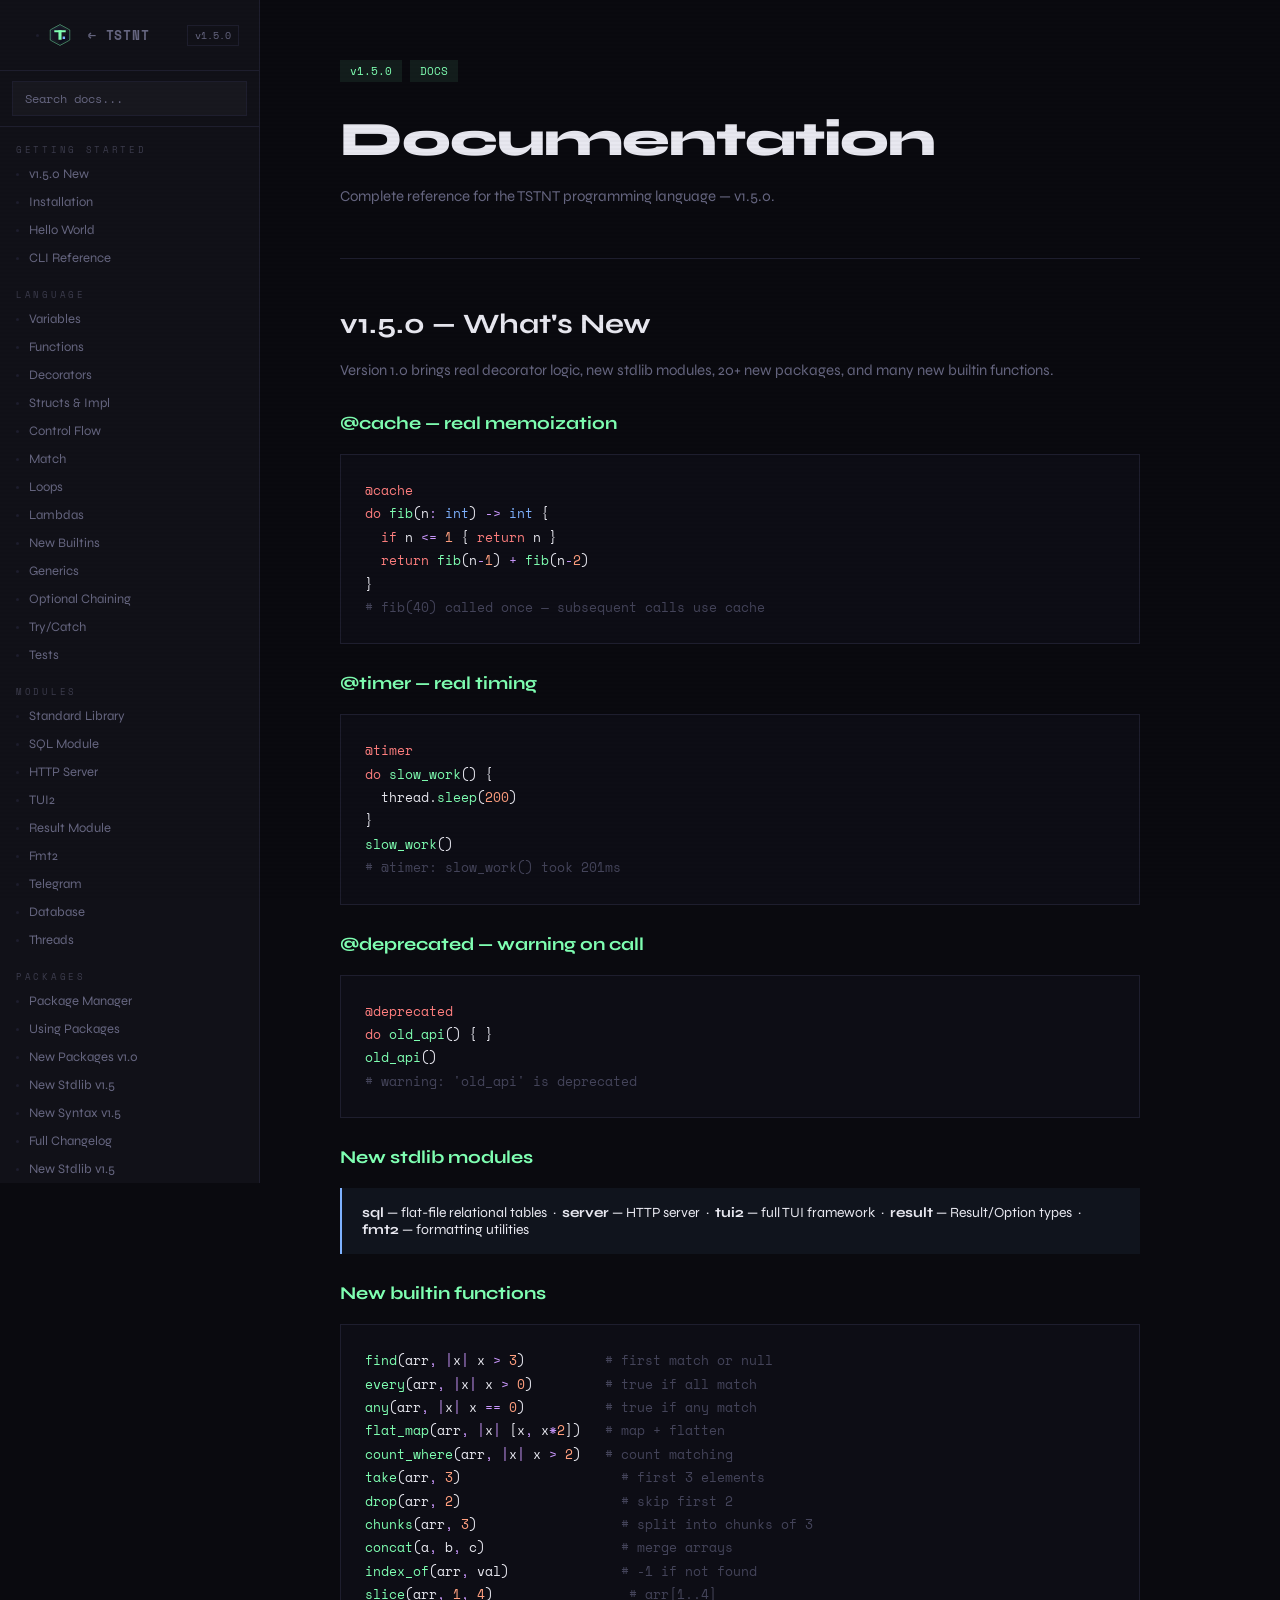
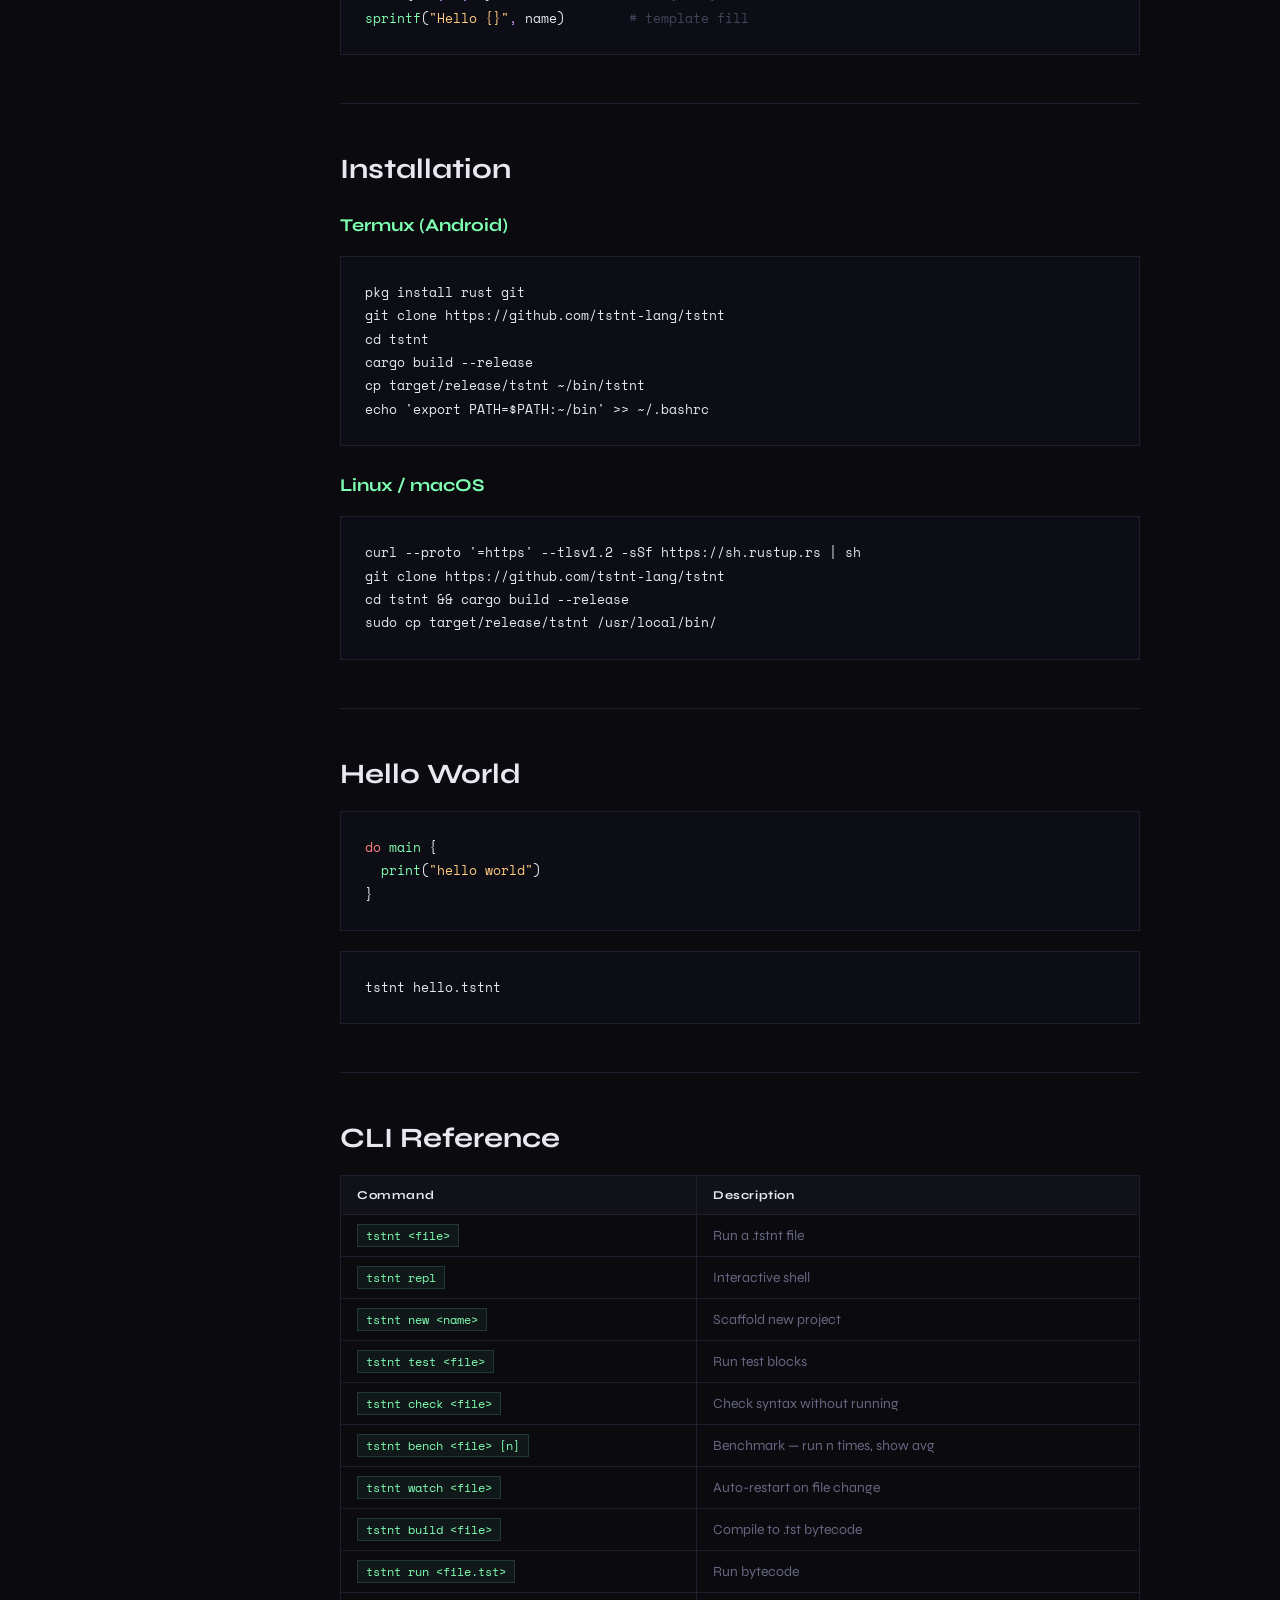
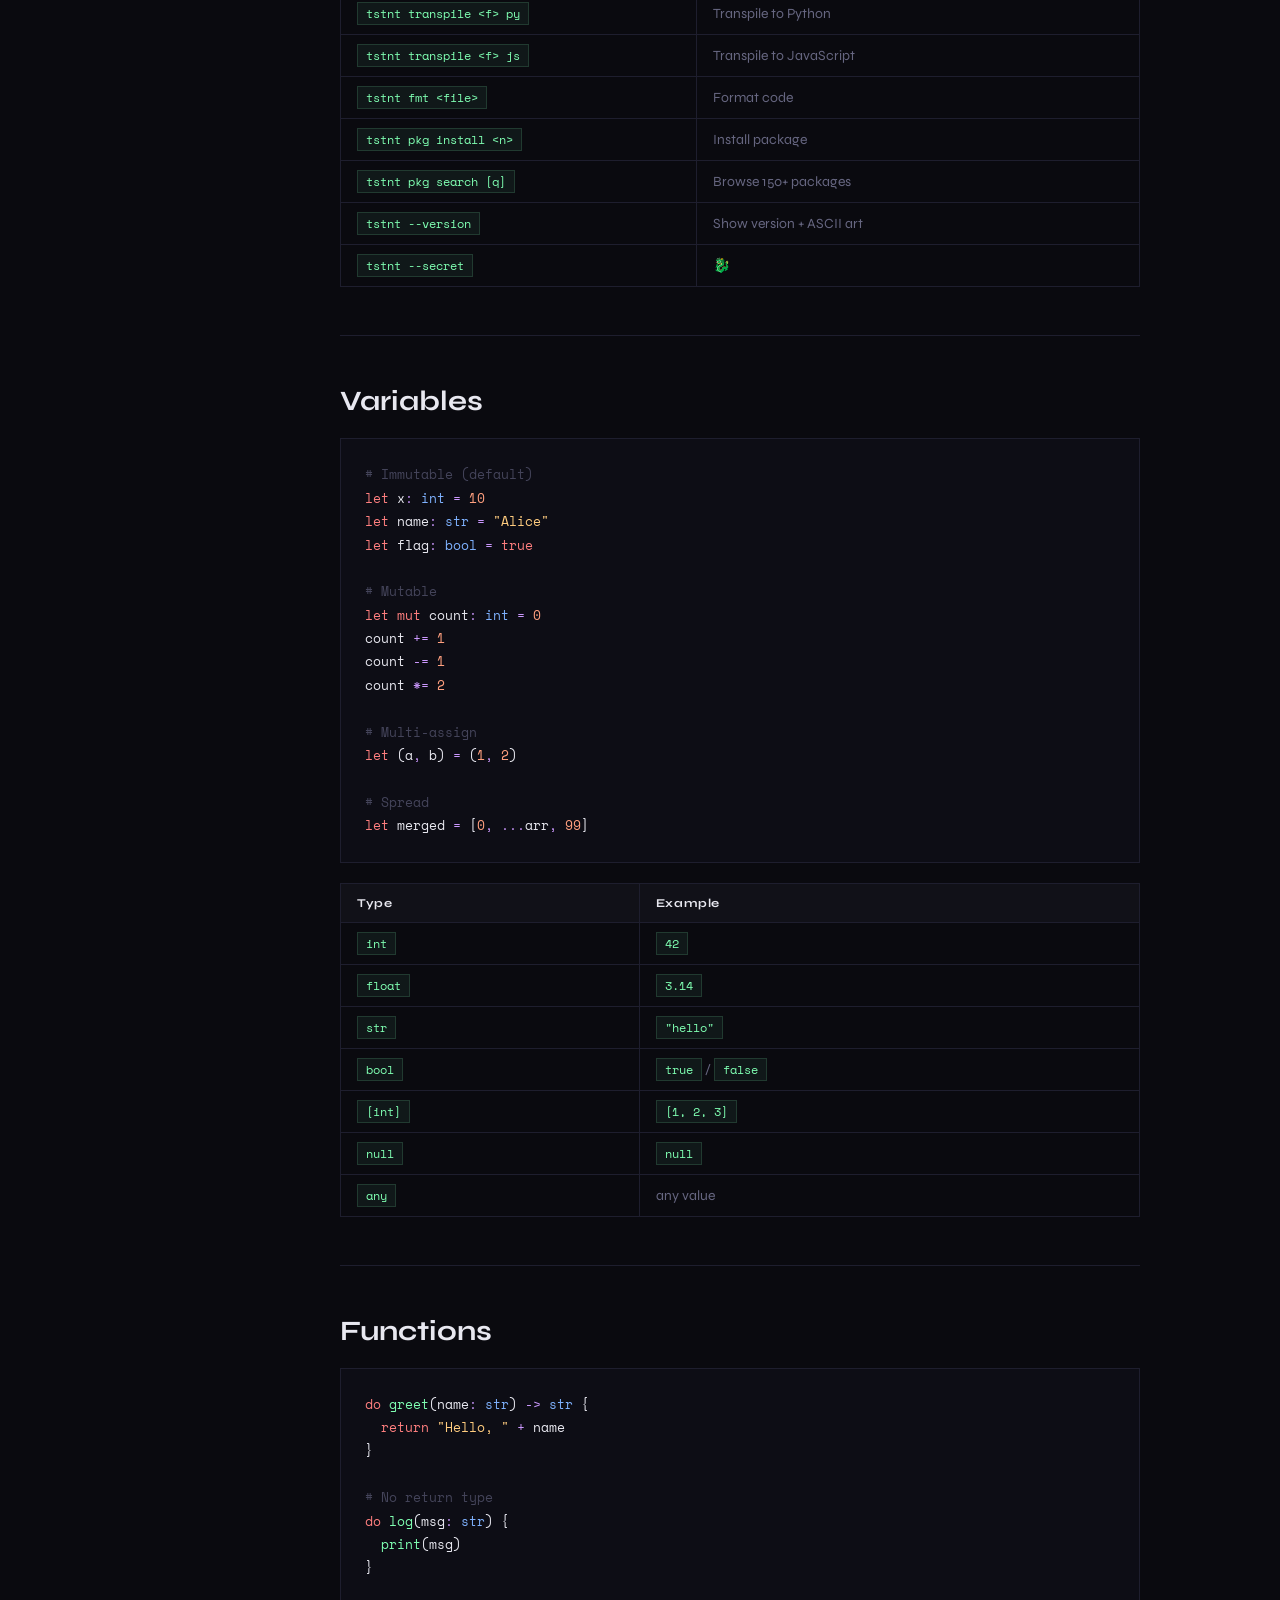
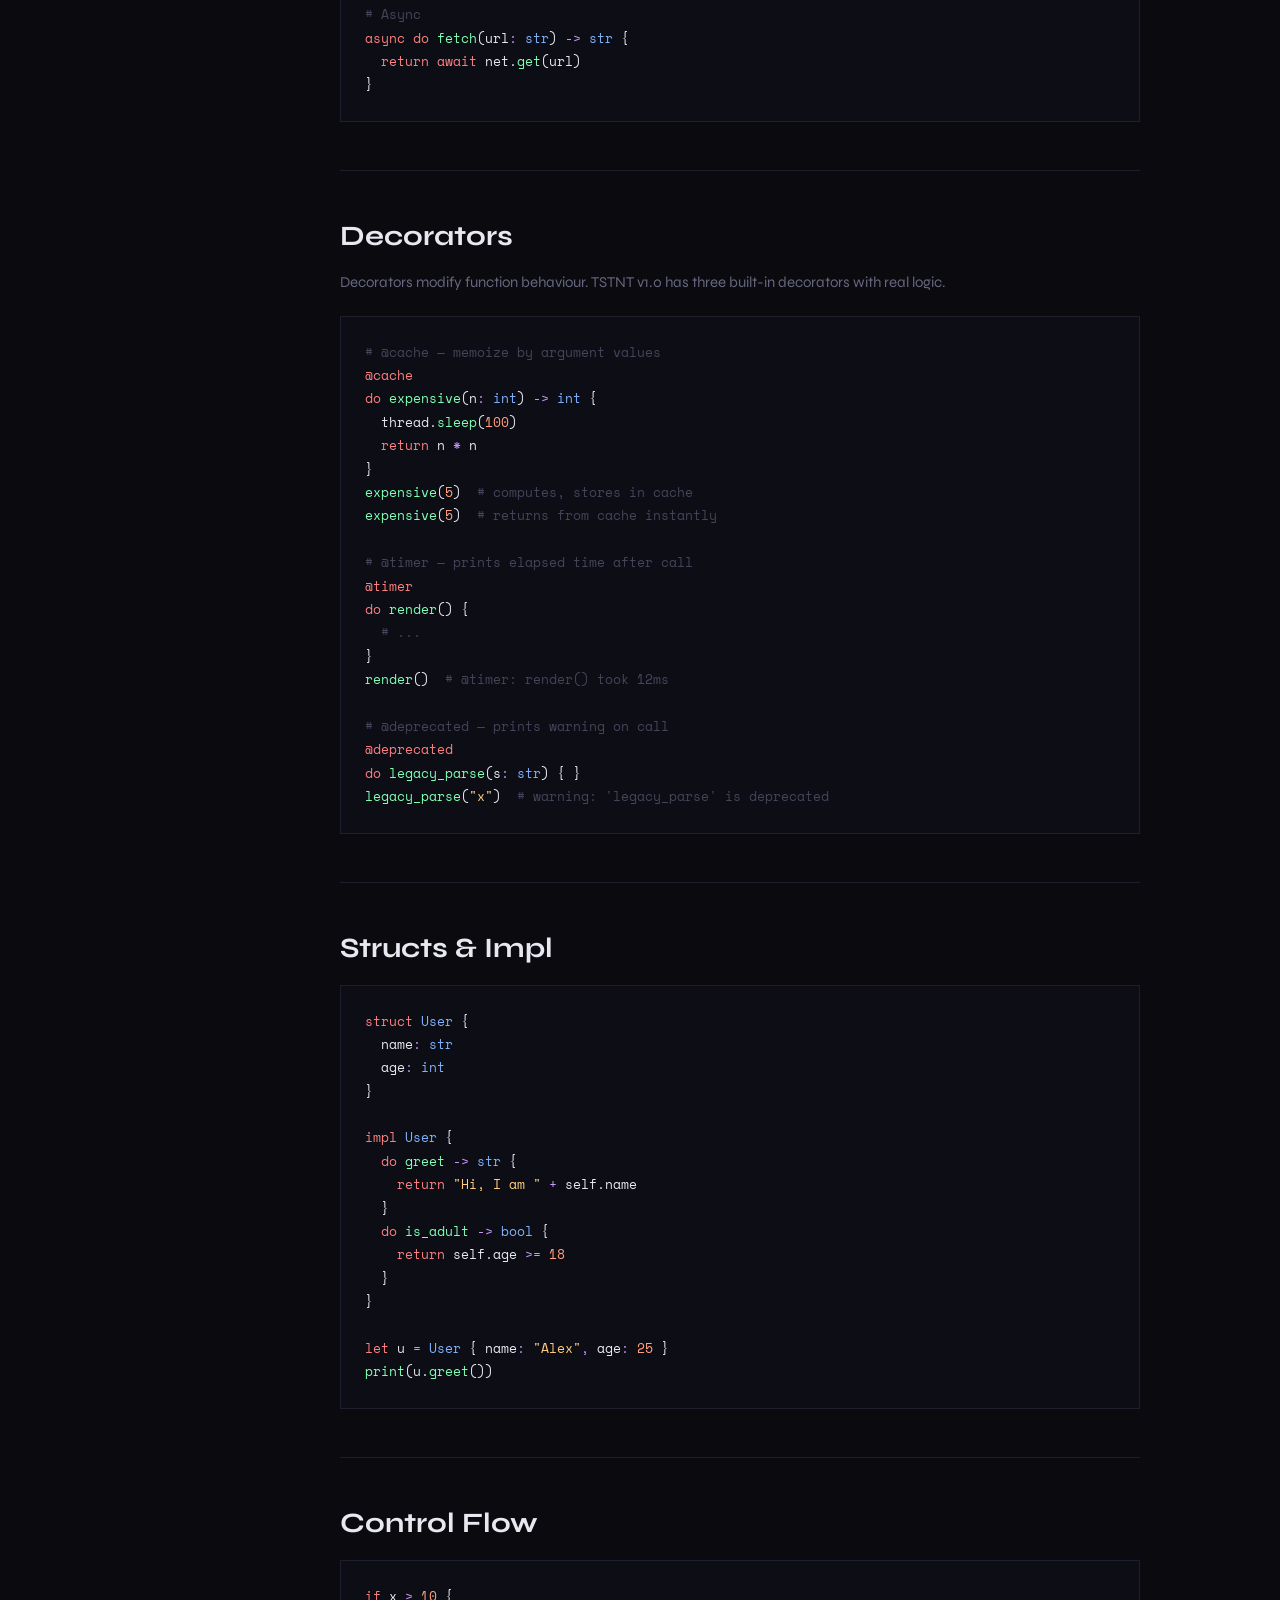
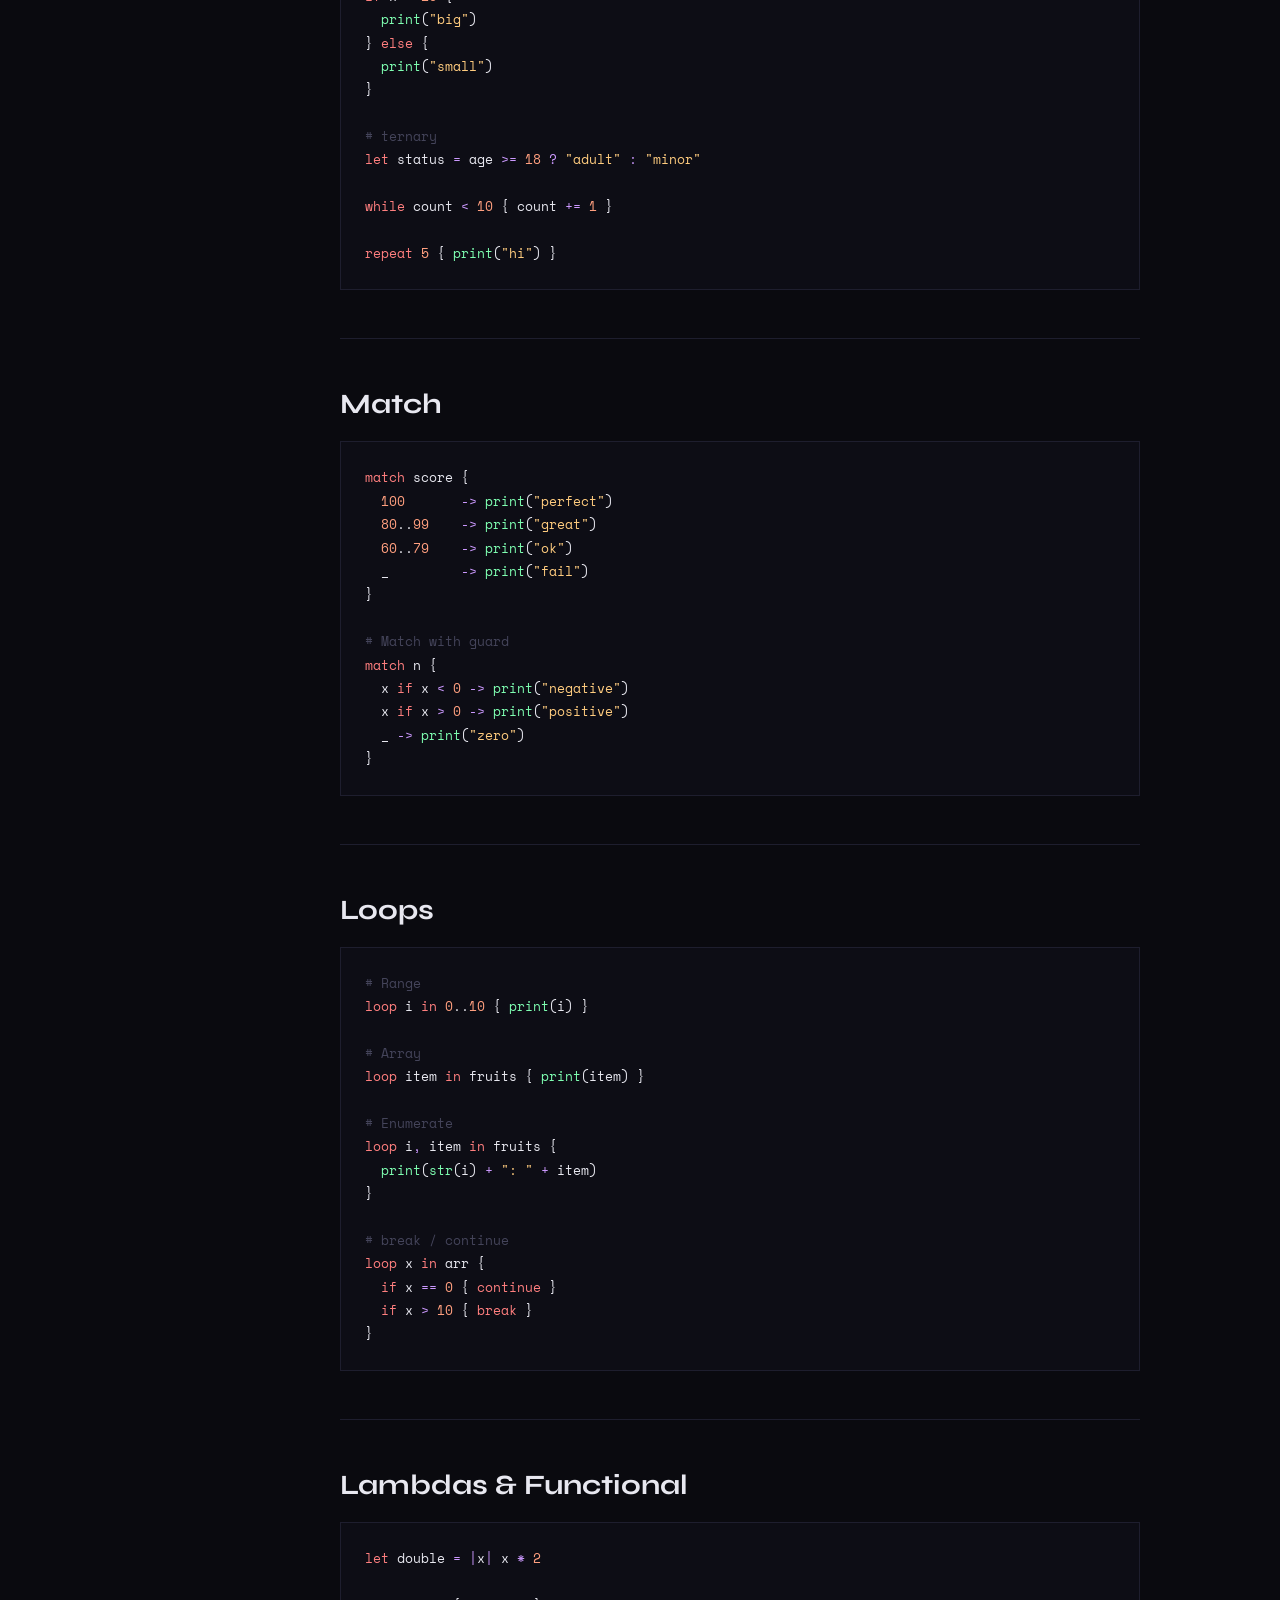
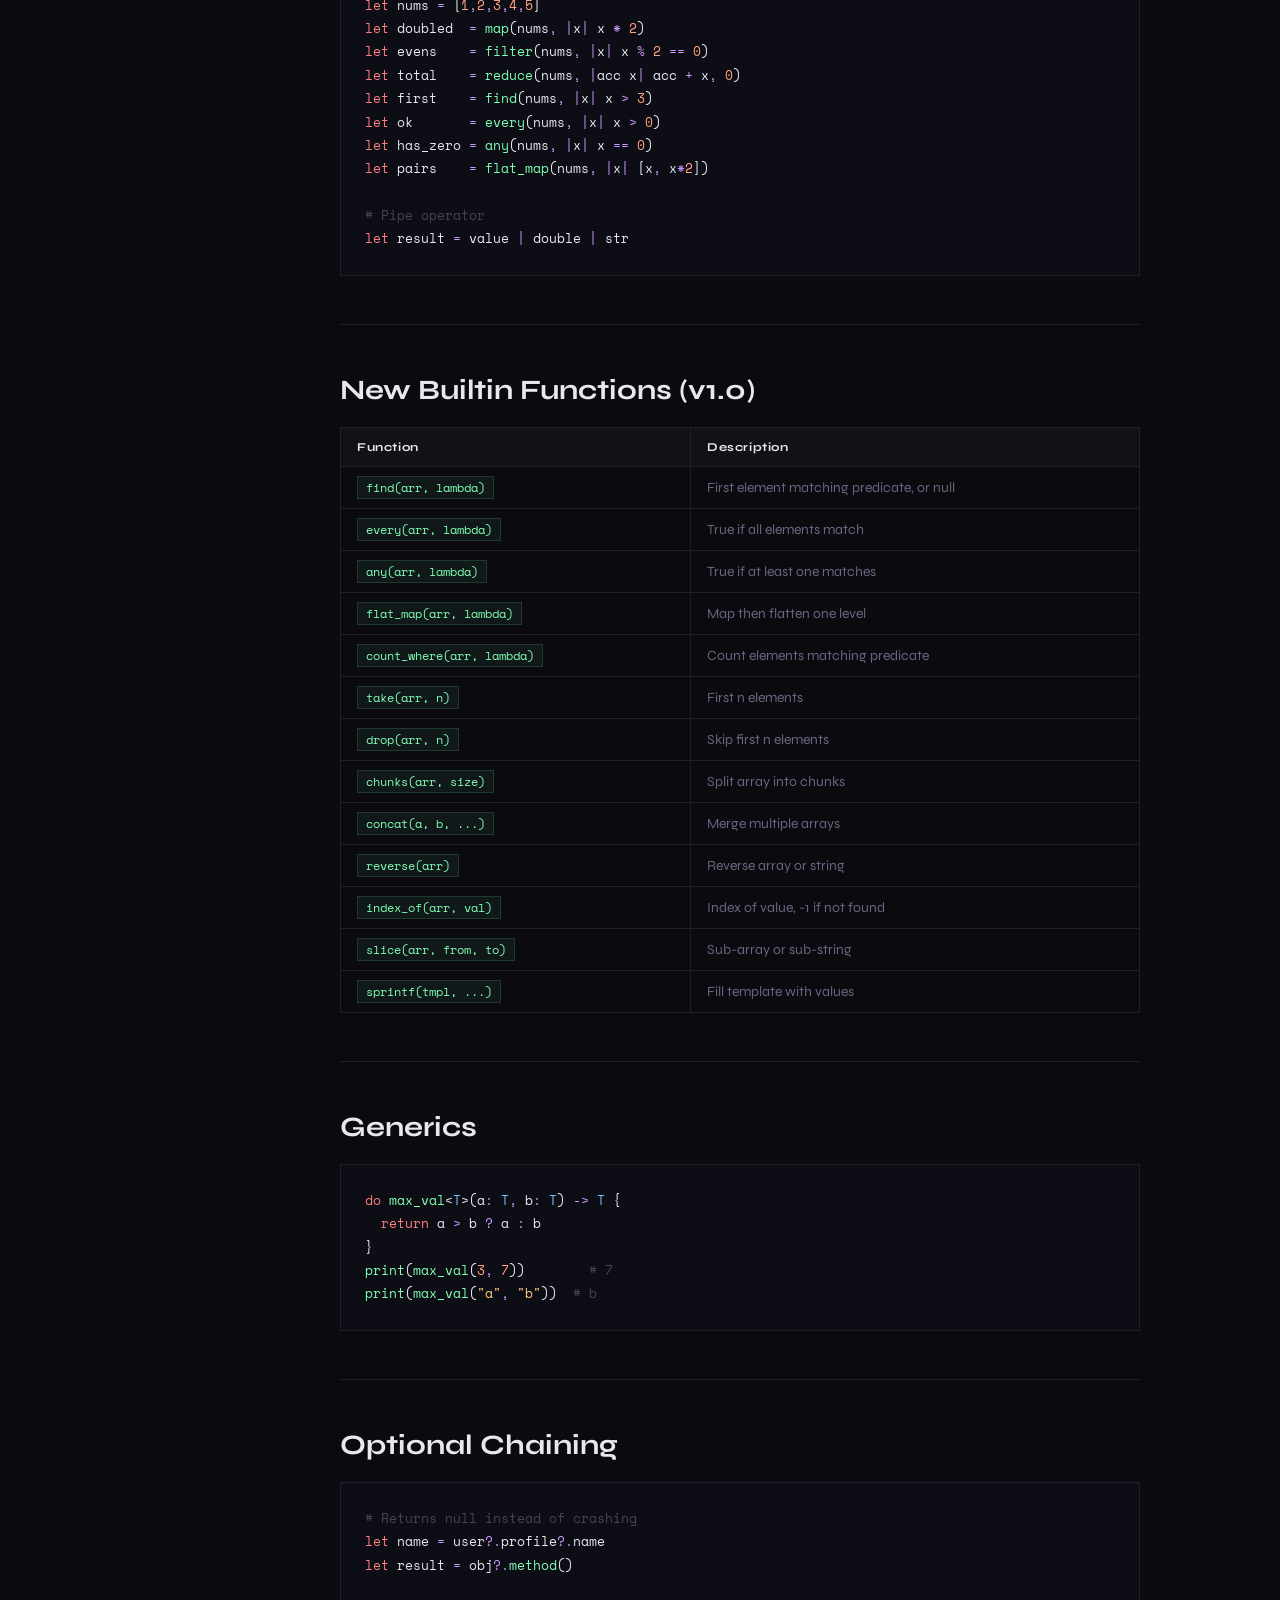
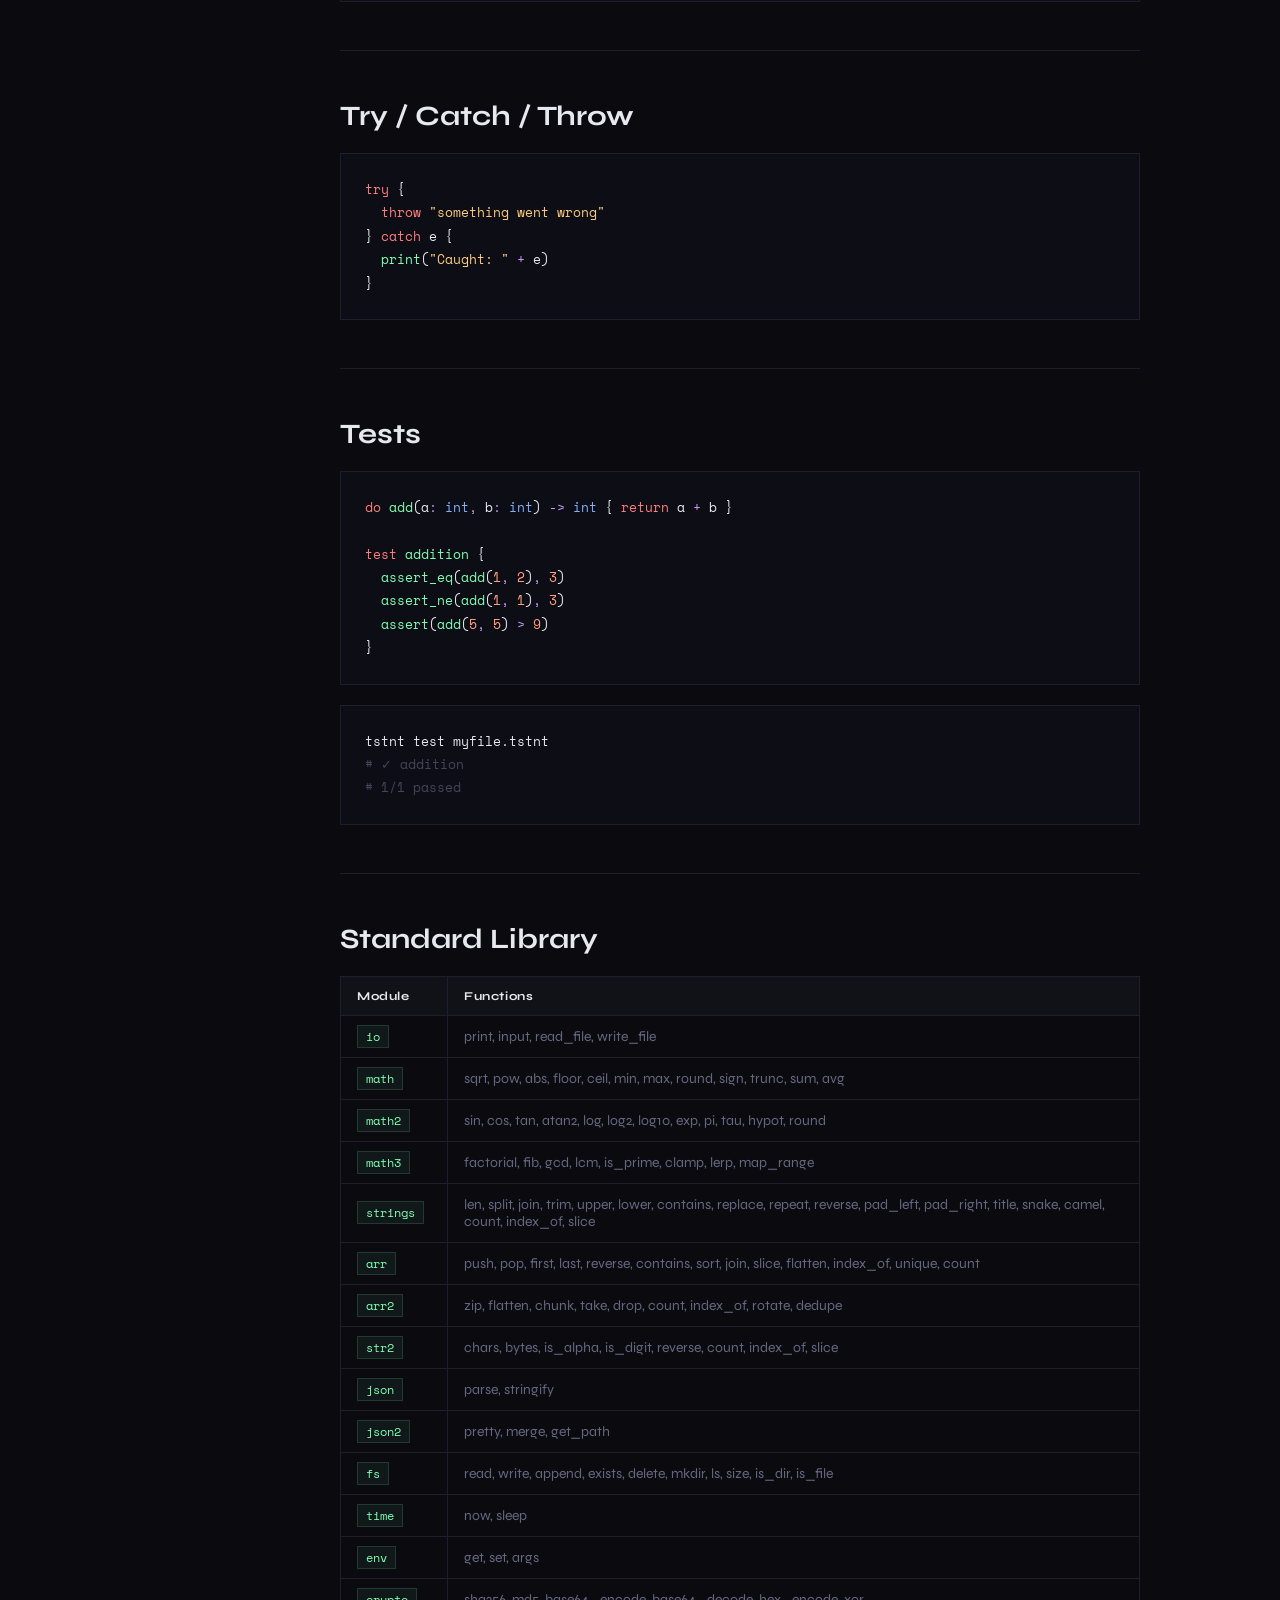
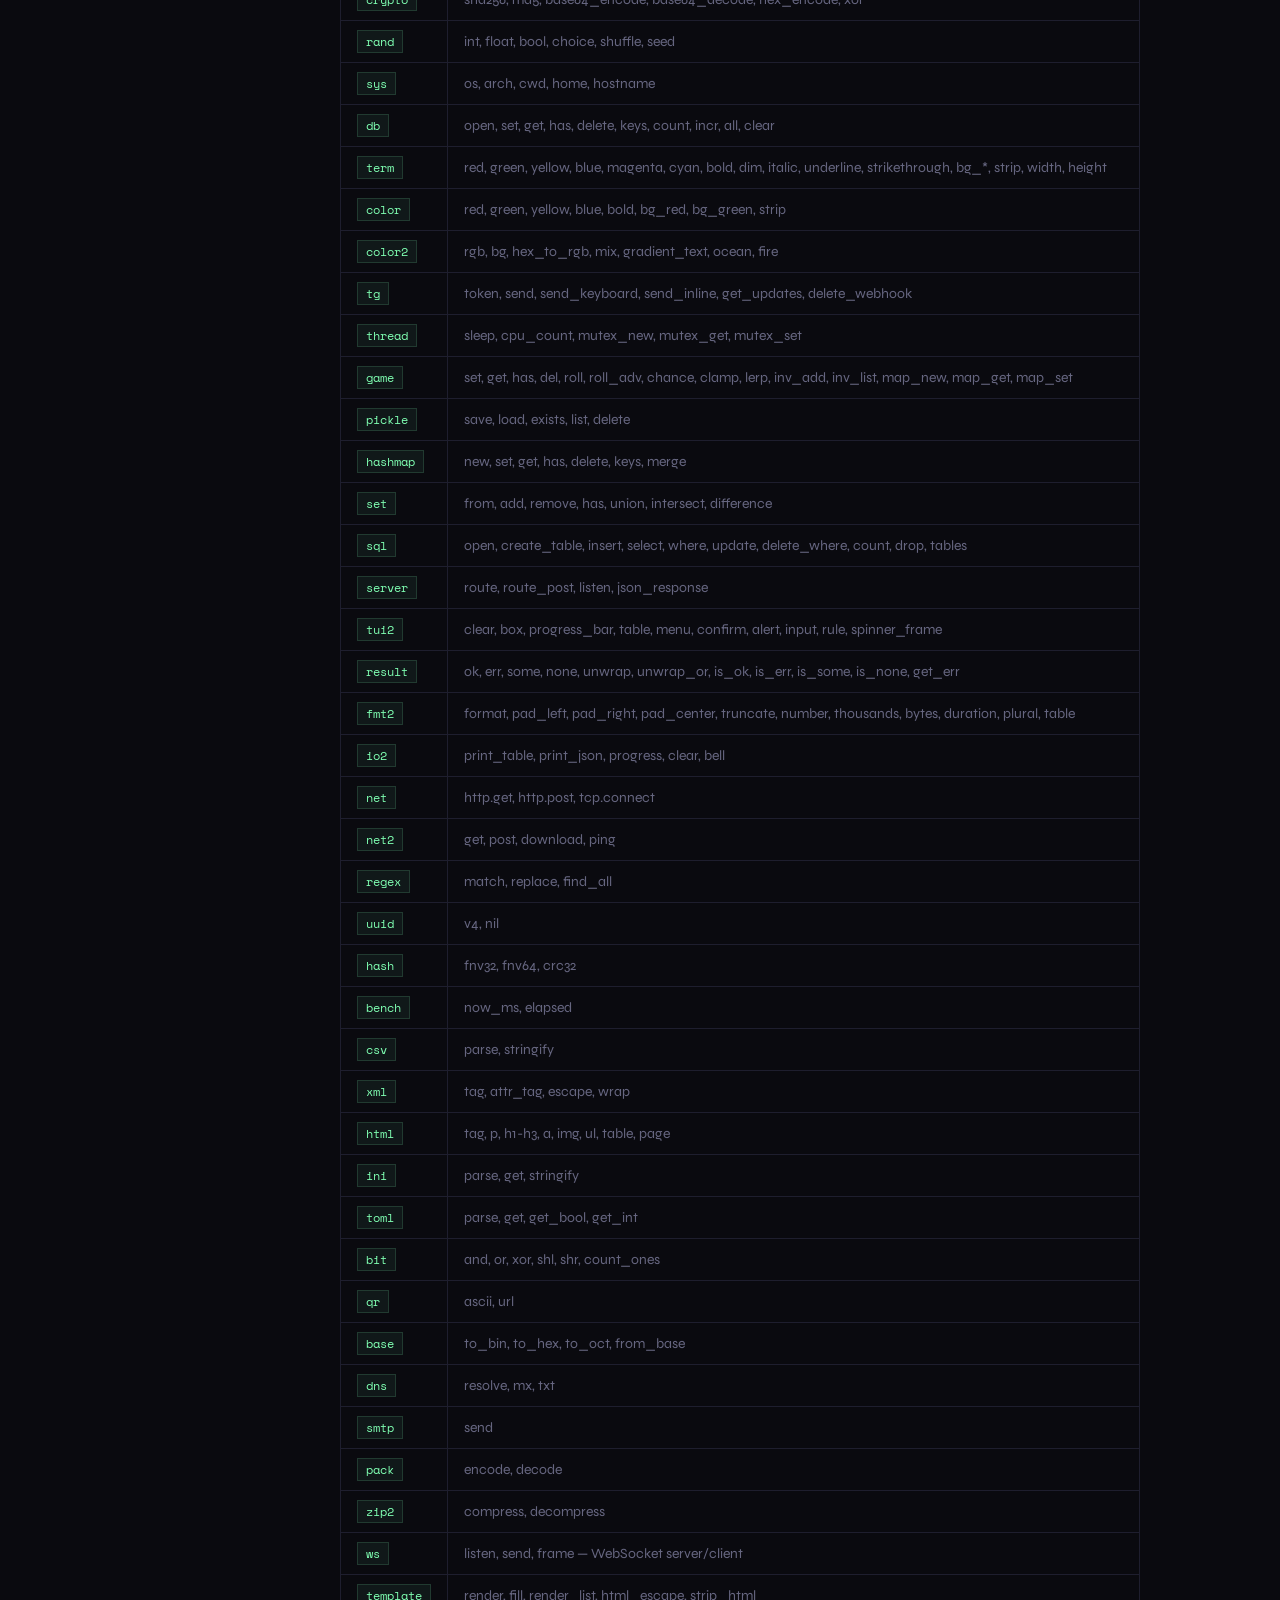
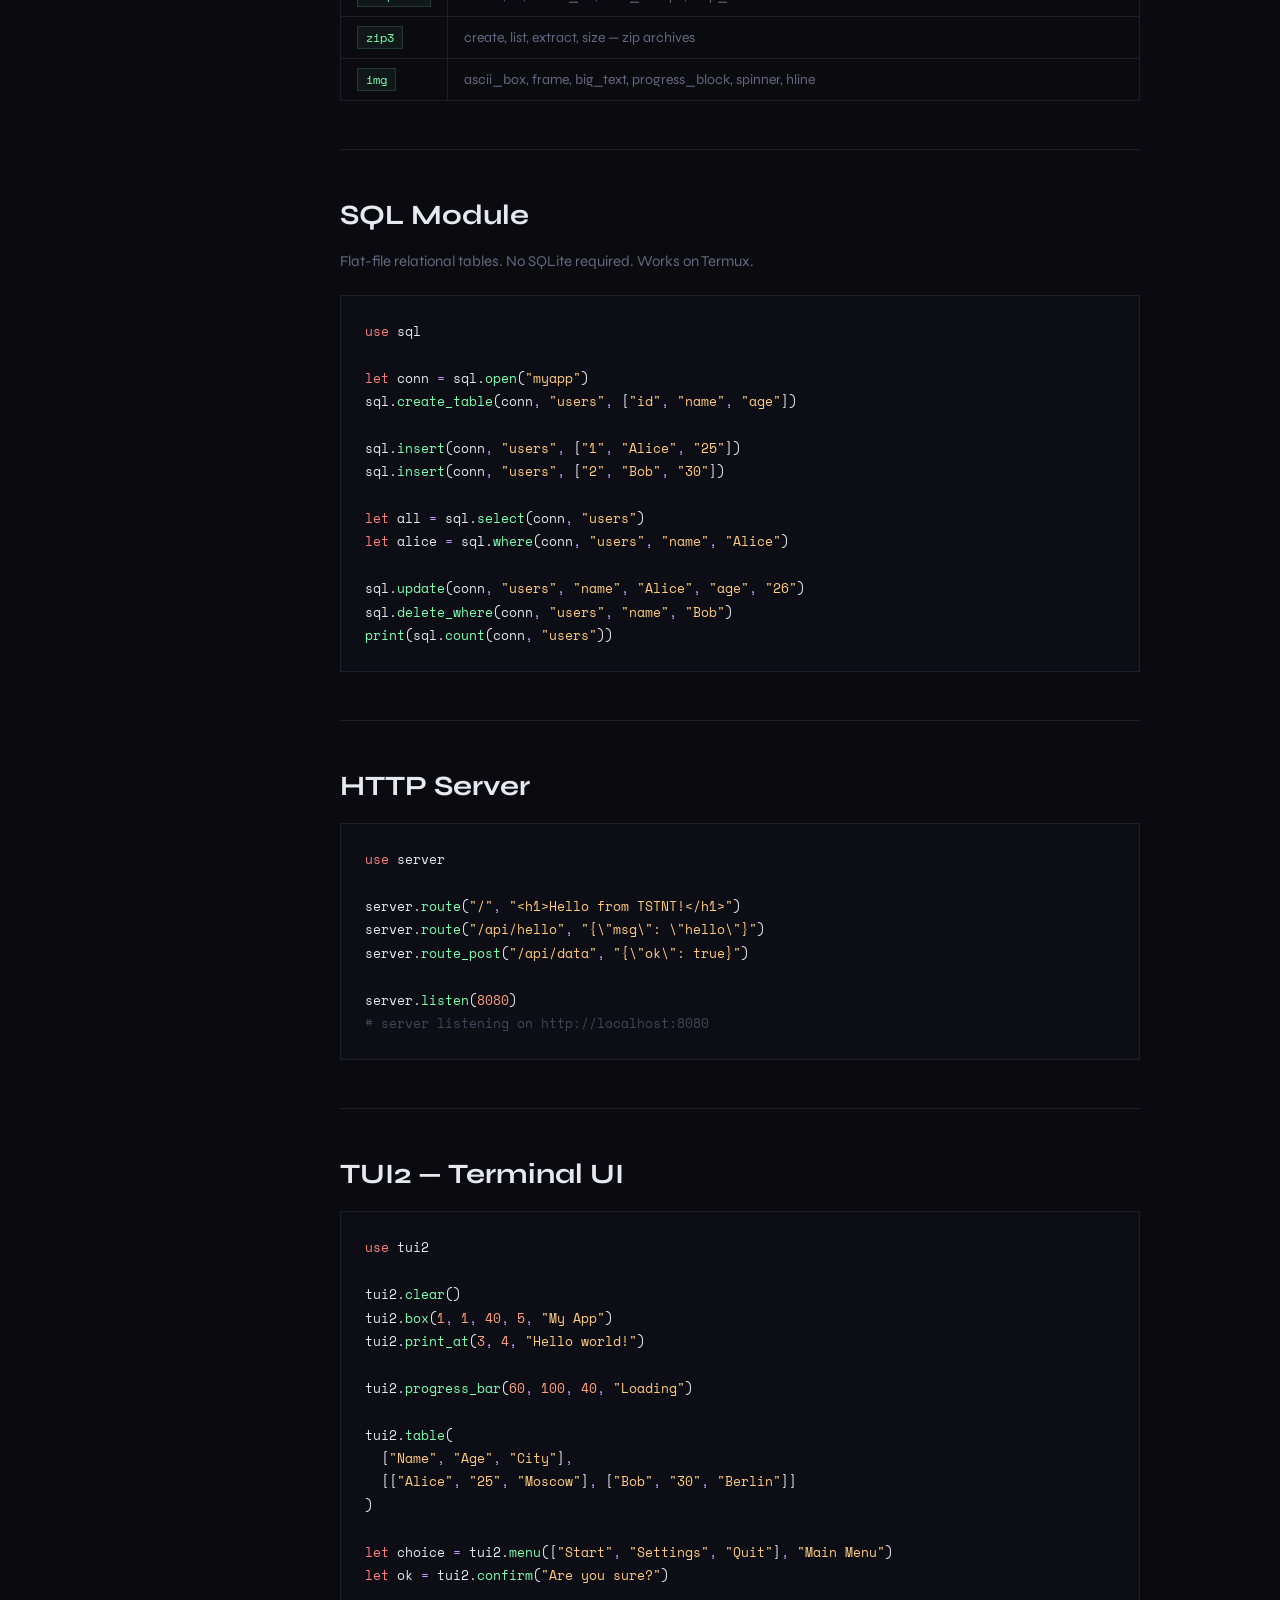
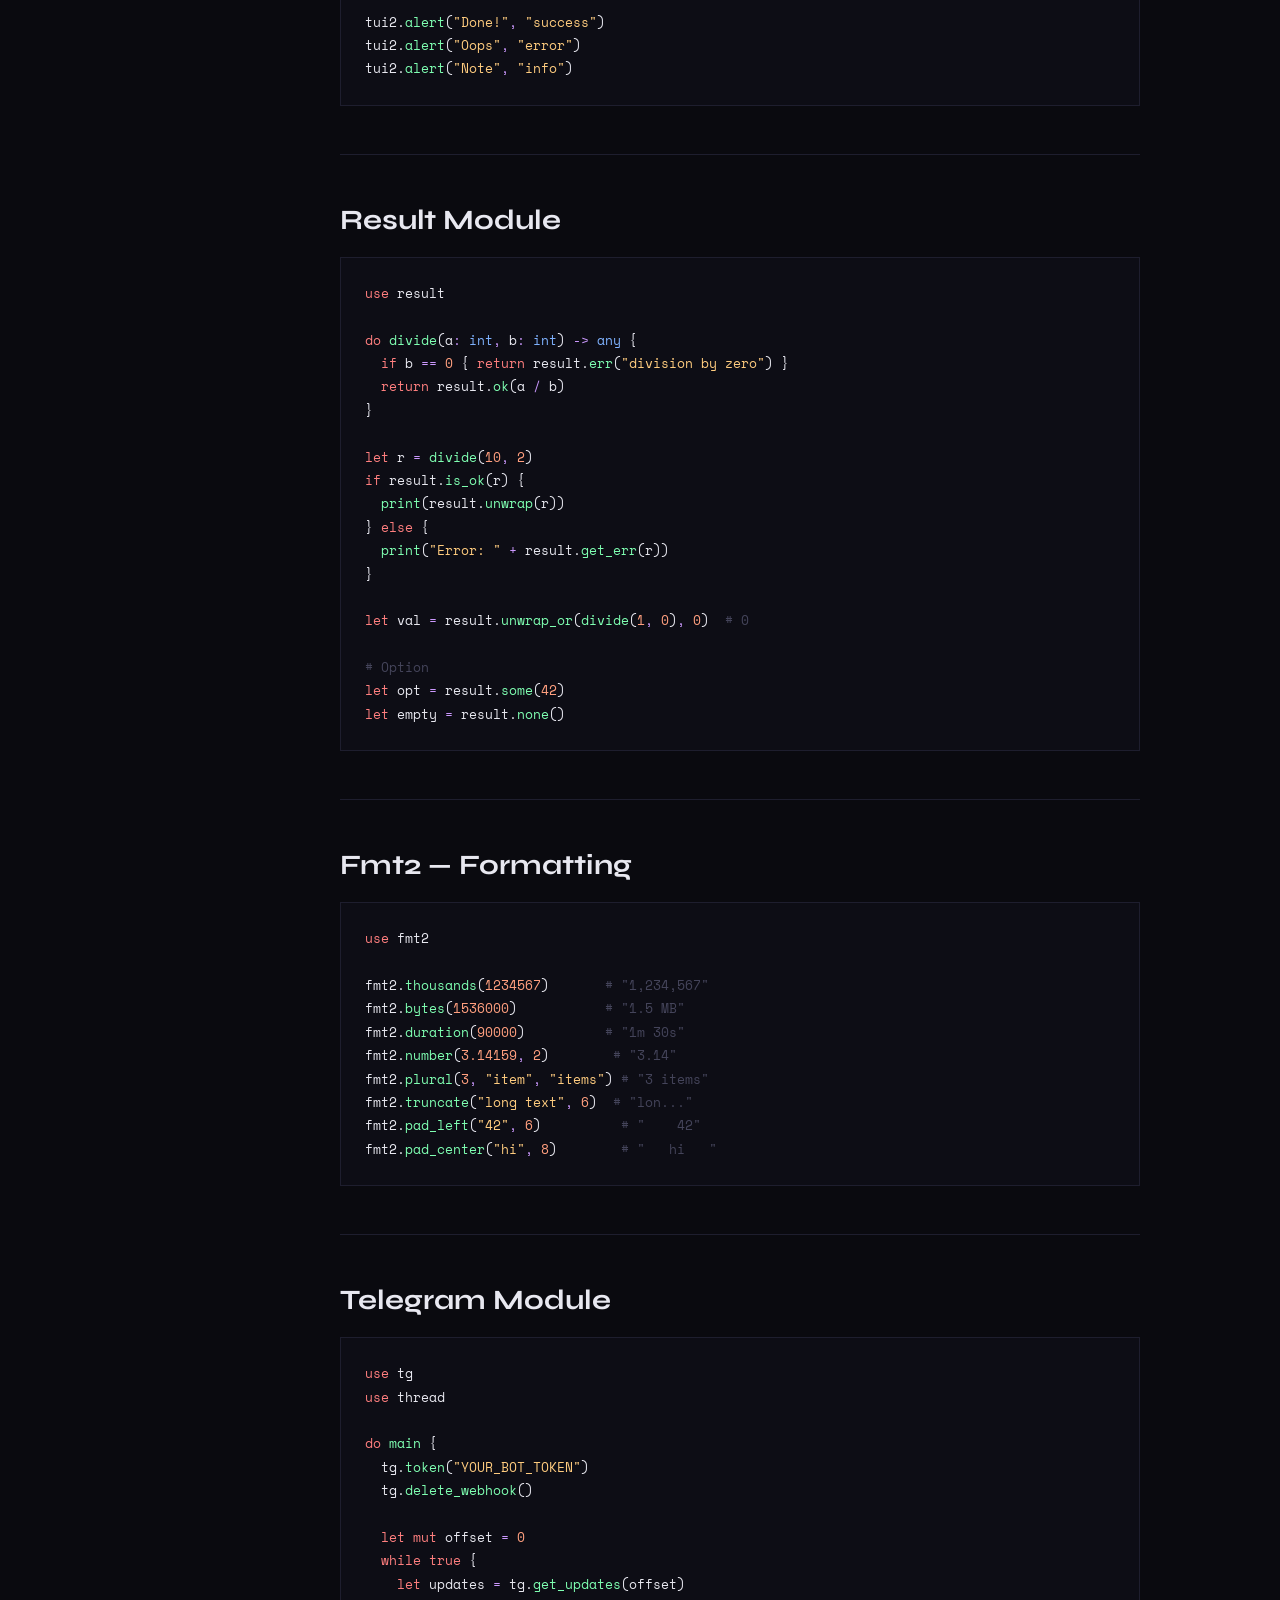
==== commit 73700ebb: "v1.5.0 — changelog, platforms, smart REPL, new docs, tstnt.lol" ====
--- a/docs.html
+++ b/docs.html
@@ -3,17 +3,17 @@
 <head>
 <meta charset="UTF-8">
 <meta name="viewport" content="width=device-width, initial-scale=1.0">
-<title>TSTNT Docs — v1.1.0</title>
+<title>TSTNT Docs — v1.5.0</title>
 <link rel="icon" type="image/svg+xml" href="[data-uri]">
-<meta name="description" content="Complete documentation for the TSTNT programming language — v1.1.0.">
-<meta property="og:title" content="TSTNT Docs — v1.1.0">
+<meta name="description" content="Complete documentation for the TSTNT programming language — v1.5.0.">
+<meta property="og:title" content="TSTNT Docs — v1.5.0">
 <meta property="og:description" content="Complete reference for TSTNT — variables, functions, structs, stdlib, packages and more.">
-<meta property="og:image" content="https://tstnt-lang.github.io/og-docs.png">
-<meta property="og:url" content="https://tstnt-lang.github.io/docs.html">
+<meta property="og:image" content="https://tstnt.lol/og-docs.png">
+<meta property="og:url" content="https://tstnt.lol/docs.html">
 <meta property="og:type" content="website">
 <meta name="twitter:card" content="summary">
 <meta name="twitter:title" content="TSTNT Docs">
-<meta name="twitter:image" content="https://tstnt-lang.github.io/og-docs.png">
+<meta name="twitter:image" content="https://tstnt.lol/og-docs.png">
 <link href="https://fonts.googleapis.com/css2?family=Space+Mono:wght@400;700&family=Syne:wght@400;600;800&display=swap" rel="stylesheet">
 <style>
   :root {
@@ -212,7 +212,7 @@
   <div class="search-results-list" id="drawerResults" style="display:none;"></div>
   <div id="drawerNav">
   <div class="sidebar-section">GETTING STARTED</div>
-  <a href="#v10">v1.1.0 New</a>
+  <a href="#v10">v1.5.0 New</a>
   <a href="#install" class="drawer-link">Installation</a>
   <a href="#hello" class="drawer-link">Hello World</a>
   <a href="#cli" class="drawer-link">CLI Reference</a>
@@ -251,7 +251,7 @@
 <div class="sidebar">
   <div class="sidebar-top">
     <a href="index.html" class="sidebar-logo"><img src="[data-uri]" style="width:22px;height:22px;vertical-align:middle;margin-right:7px;">← TSTNT</a>
-    <span class="sidebar-version">v1.1.0</span>
+    <span class="sidebar-version">v1.5.0</span>
   </div>
   <div class="search-wrap">
     <input class="search-input" id="sidebarSearch" placeholder="Search docs..." autocomplete="off">
@@ -259,7 +259,7 @@
   <div class="search-results-list" id="searchResults" style="display:none;"></div>
   <div id="sidebarNav">
     <div class="sidebar-section">GETTING STARTED</div>
-    <a href="#v10">v1.1.0 New</a>
+    <a href="#v10">v1.5.0 New</a>
     <a href="#install" class="active">Installation</a>
     <a href="#hello">Hello World</a>
     <a href="#cli">CLI Reference</a>
@@ -291,16 +291,19 @@
     <a href="#pkg">Package Manager</a>
     <a href="#using-pkg">Using Packages</a>
     <a href="#new-pkg">New Packages v1.0</a>
-    <a href="#v11-stdlib">New Stdlib v1.1</a>
+    <a href="#v15-stdlib">New Stdlib v1.5</a>
+    <a href="#v15-syntax">New Syntax v1.5</a>
+    <a href="#changelog-full">Full Changelog</a>
+    <a href="#v11-stdlib">New Stdlib v1.5</a>
   </div>
 </div>
 
 <div class="content">
-  <div class="tag">v1.1.0</div><div class="tag">DOCS</div>
+  <div class="tag">v1.5.0</div><div class="tag">DOCS</div>
   <h1>Documentation</h1>
-  <p>Complete reference for the TSTNT programming language — v1.1.0.</p>
-
-  <h2 id="v10">v1.1.0 — What's New</h2>
+  <p>Complete reference for the TSTNT programming language — v1.5.0.</p>
+
+  <h2 id="v10">v1.5.0 — What's New</h2>
   <p>Version 1.0 brings real decorator logic, new stdlib modules, 20+ new packages, and many new builtin functions.</p>
 
   <h3>@cache — real memoization</h3>
@@ -385,7 +388,7 @@
     <tr><td><code>tstnt transpile &lt;f&gt; js</code></td><td>Transpile to JavaScript</td></tr>
     <tr><td><code>tstnt fmt &lt;file&gt;</code></td><td>Format code</td></tr>
     <tr><td><code>tstnt pkg install &lt;n&gt;</code></td><td>Install package</td></tr>
-    <tr><td><code>tstnt pkg search [q]</code></td><td>Browse 140+ packages</td></tr>
+    <tr><td><code>tstnt pkg search [q]</code></td><td>Browse 150+ packages</td></tr>
     <tr><td><code>tstnt --version</code></td><td>Show version + ASCII art</td></tr>
     <tr><td><code>tstnt --secret</code></td><td>🐉</td></tr>
   </table>
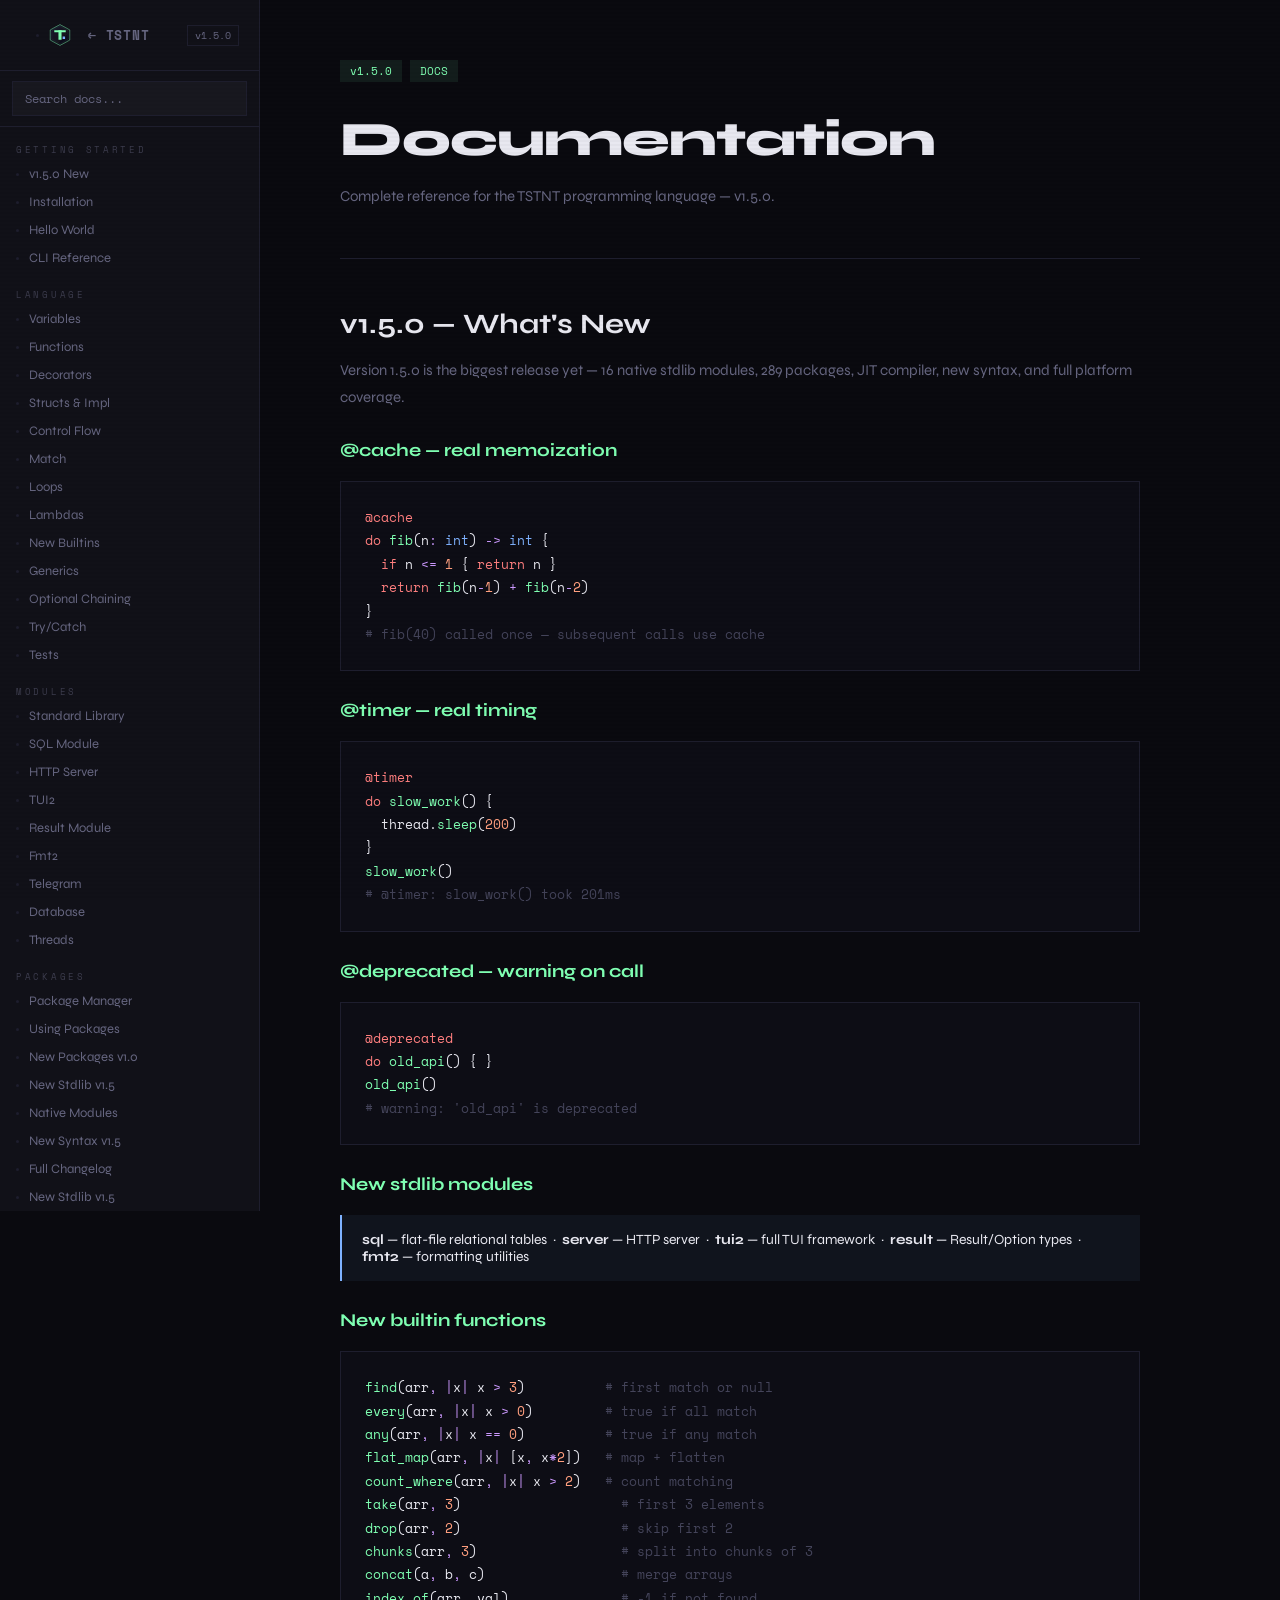
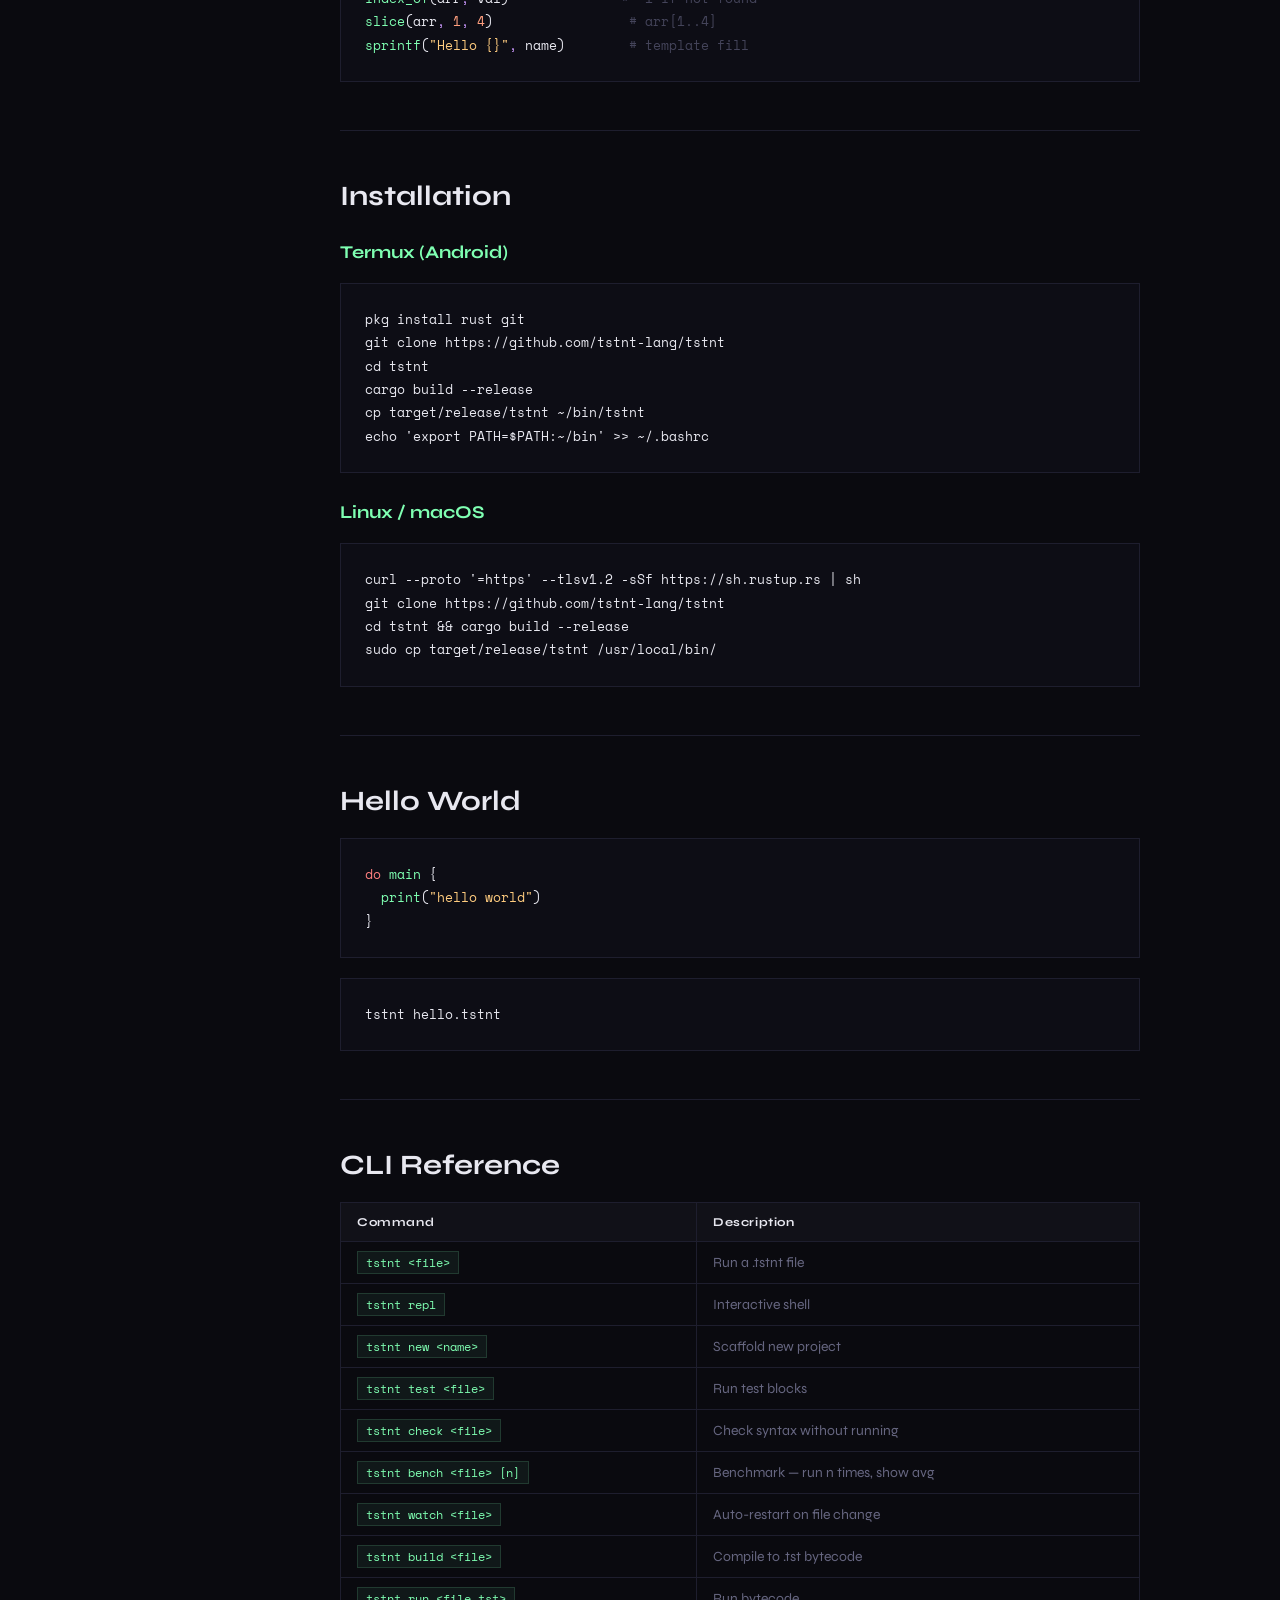
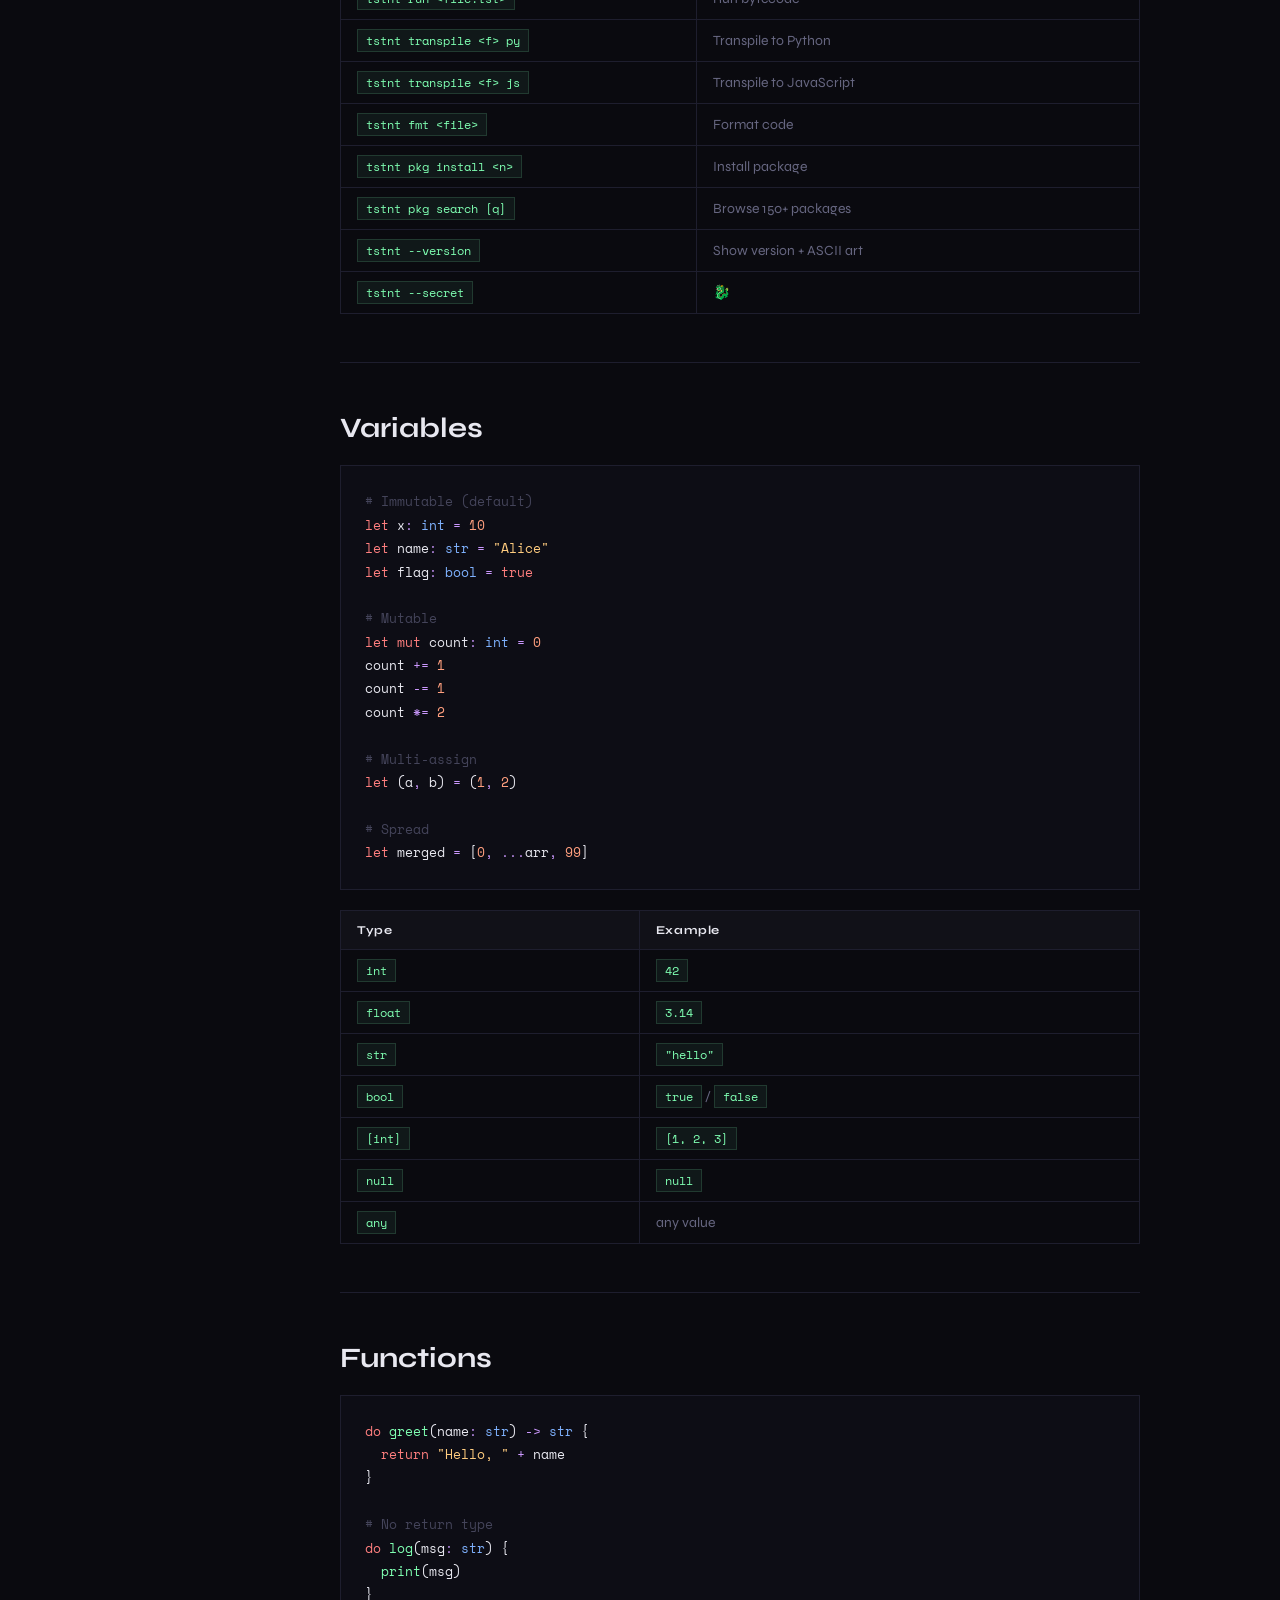
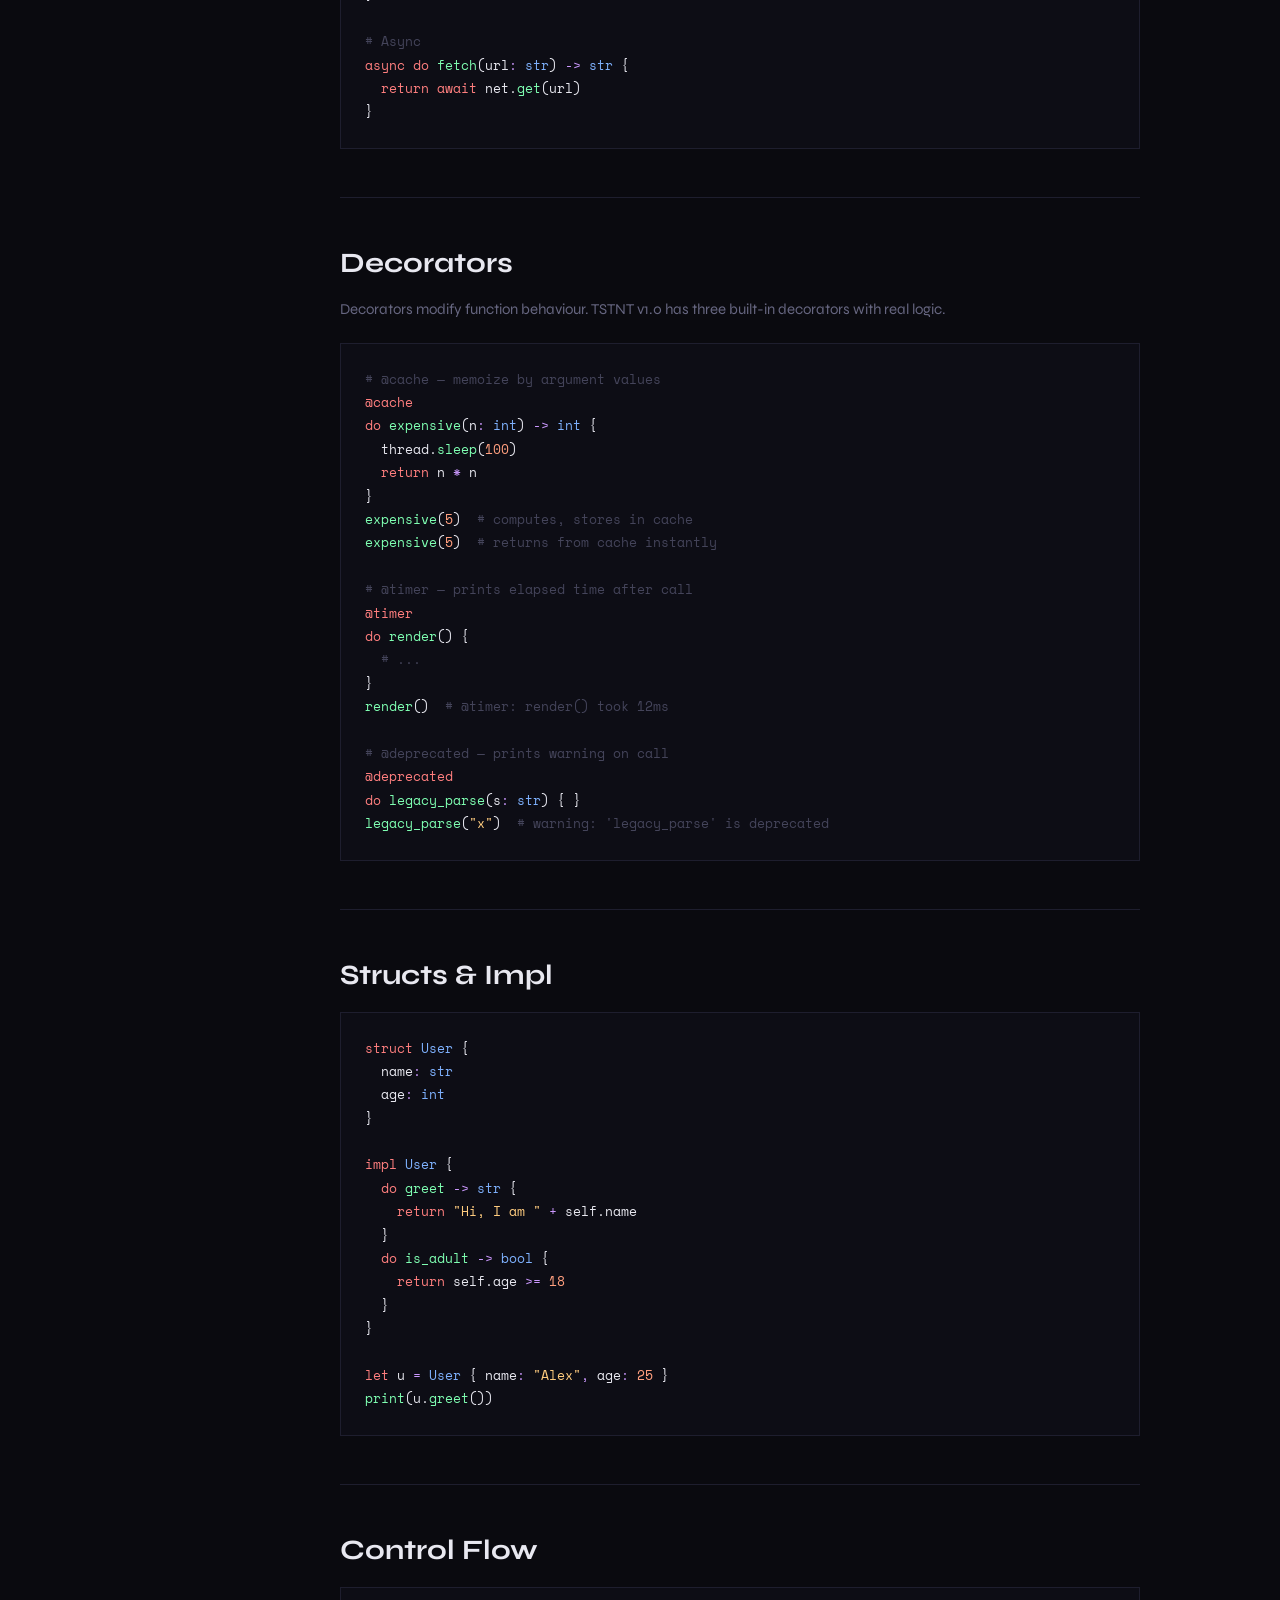
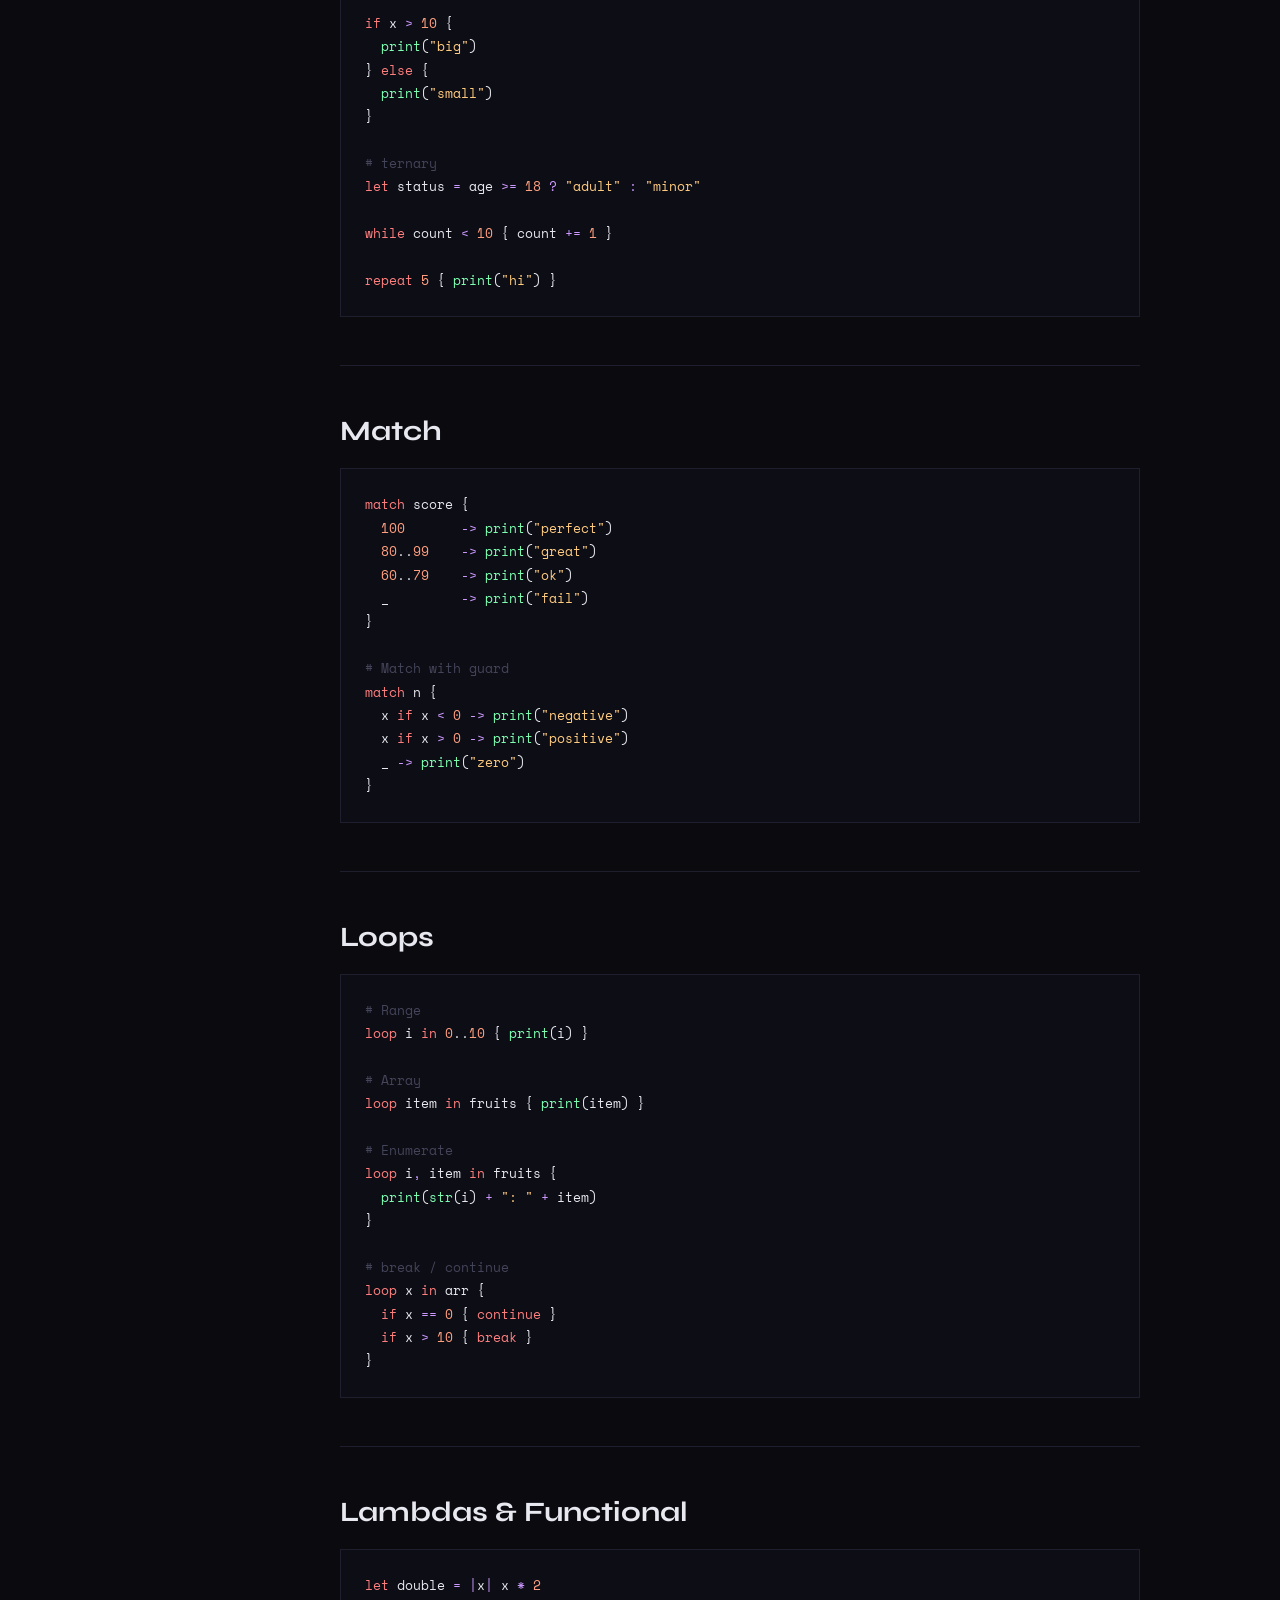
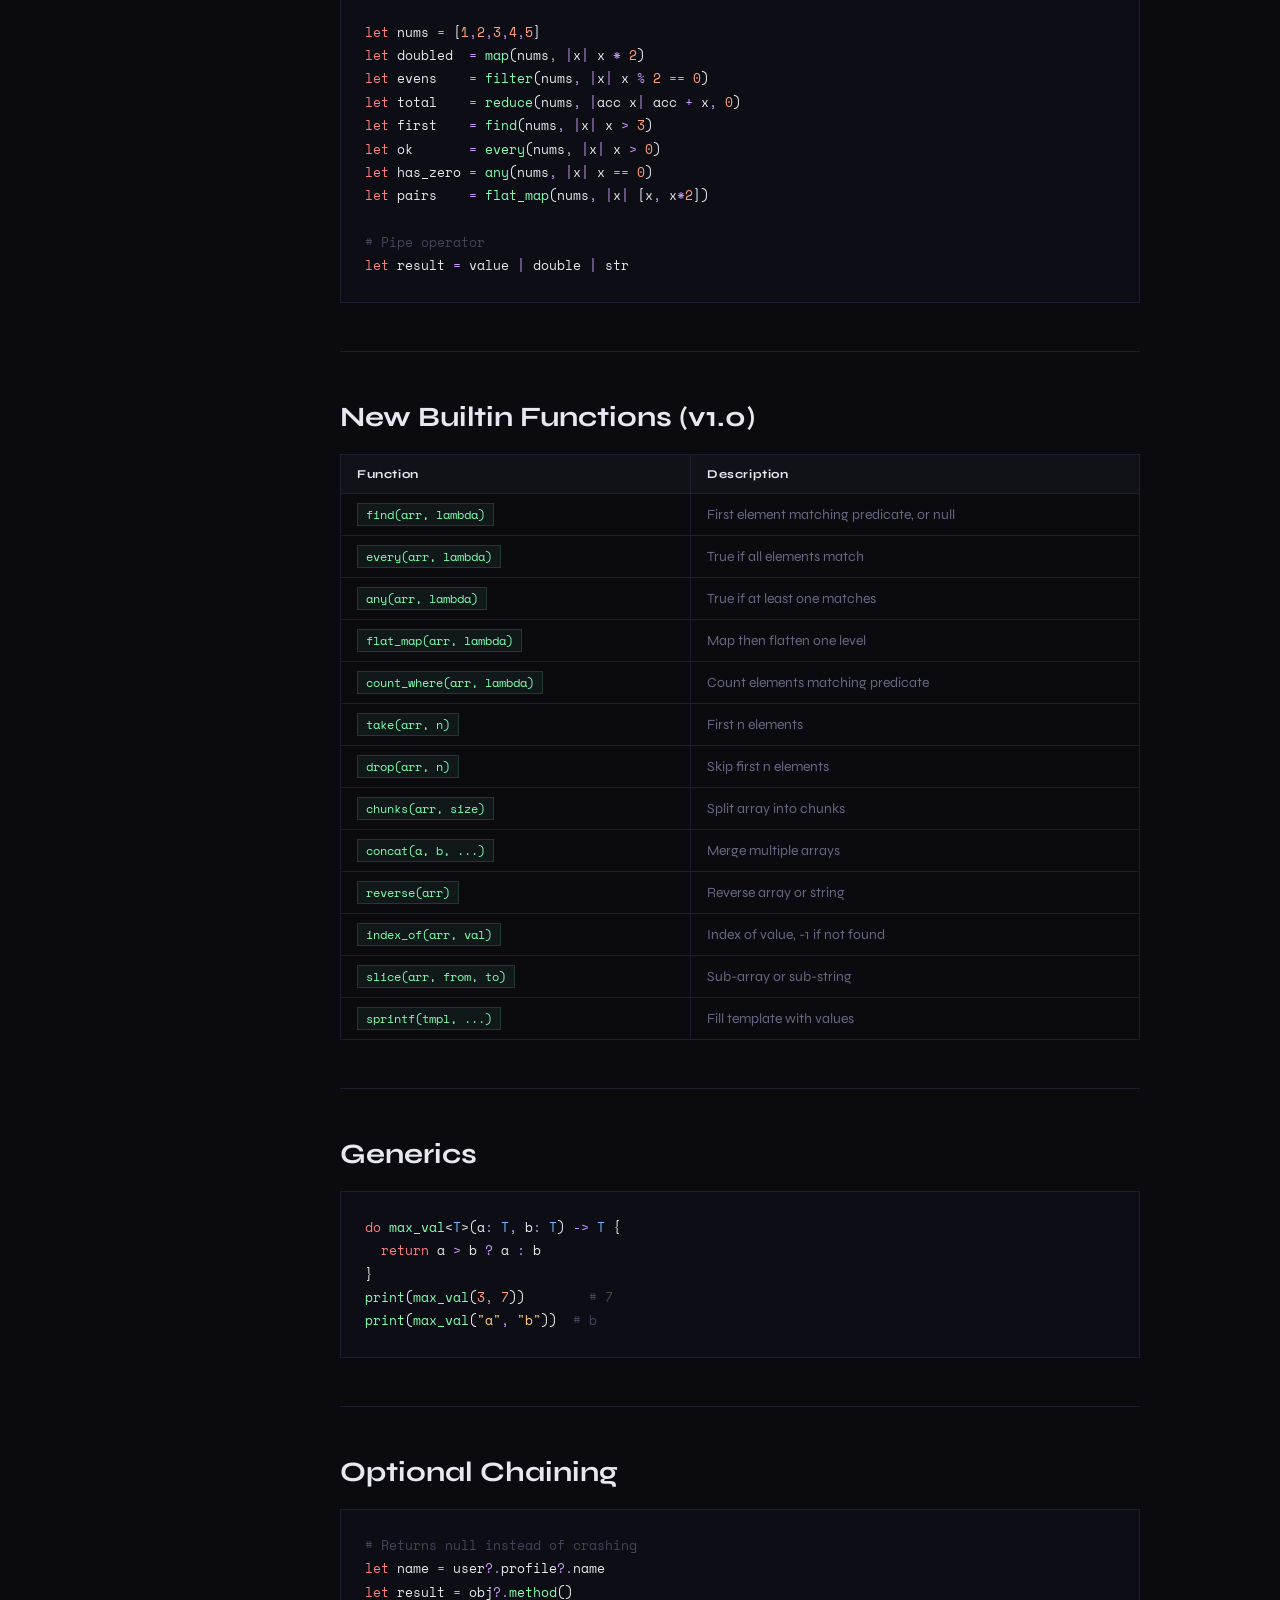
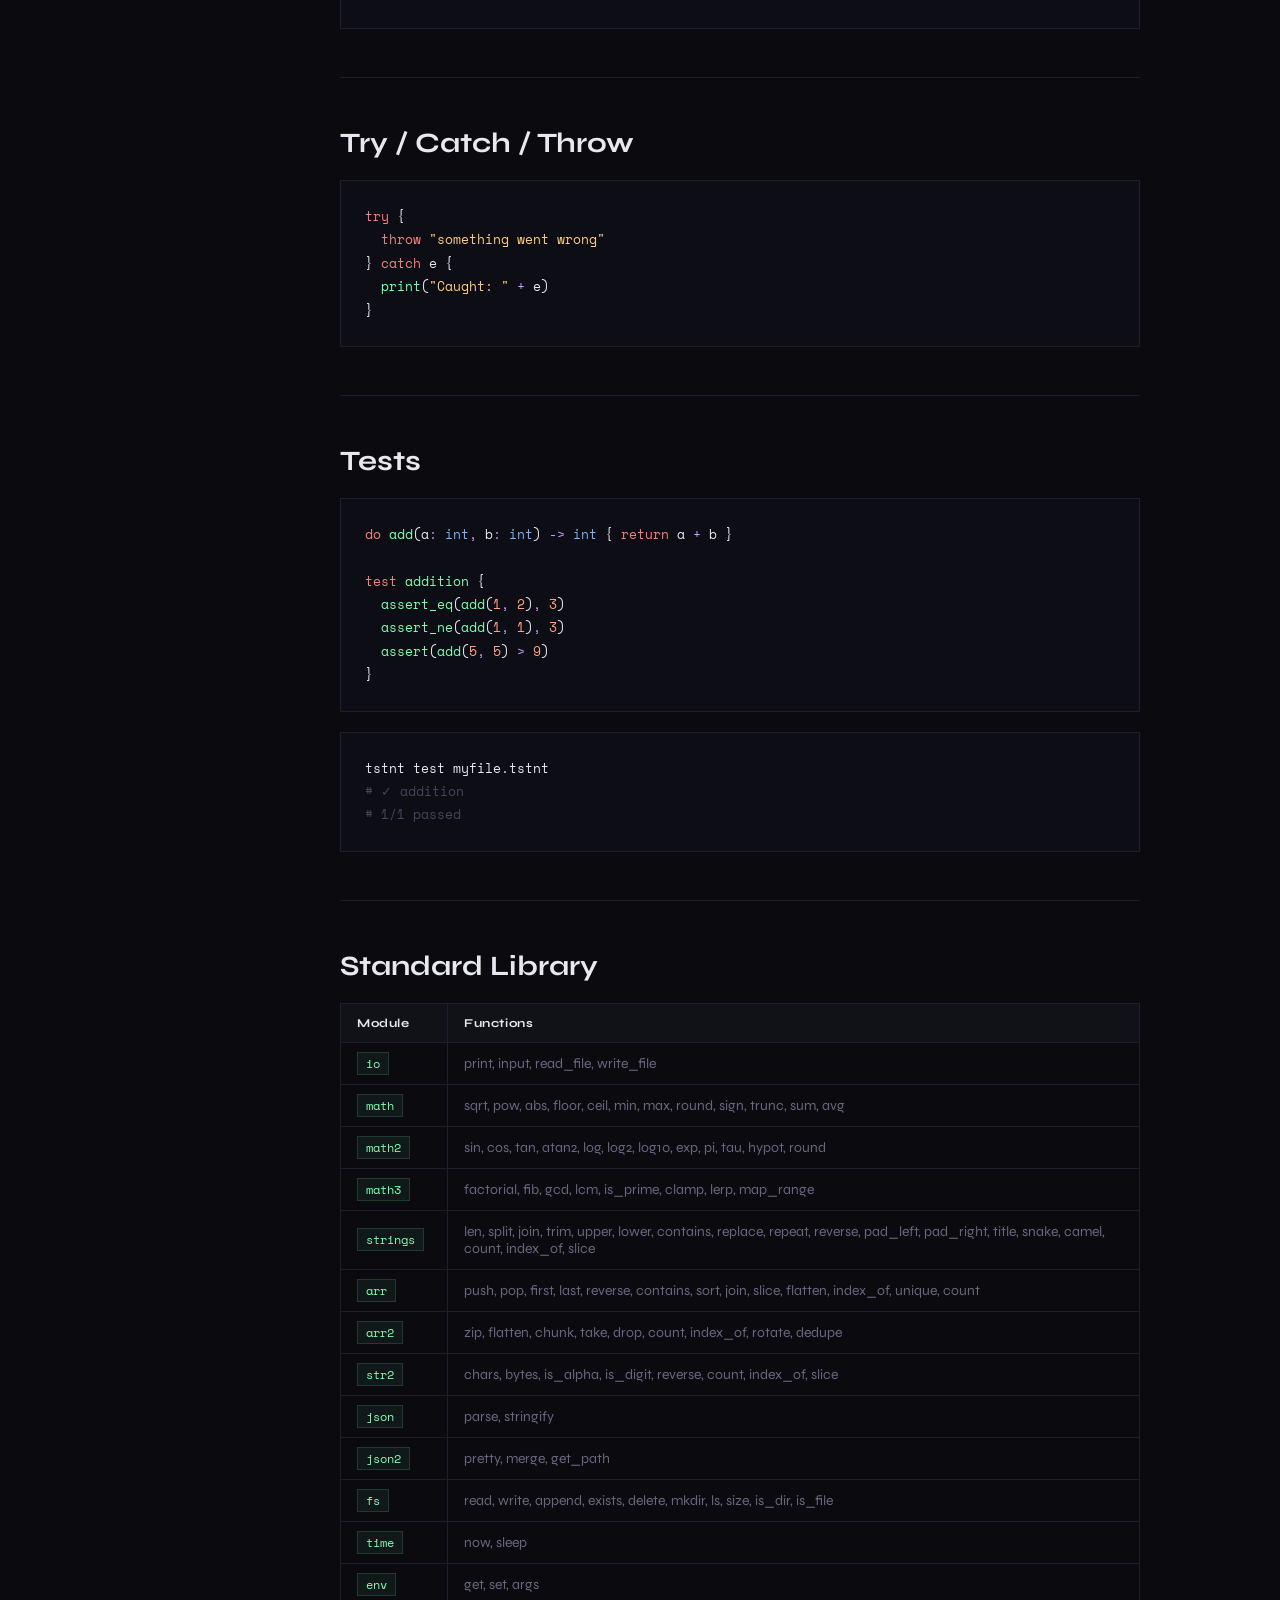
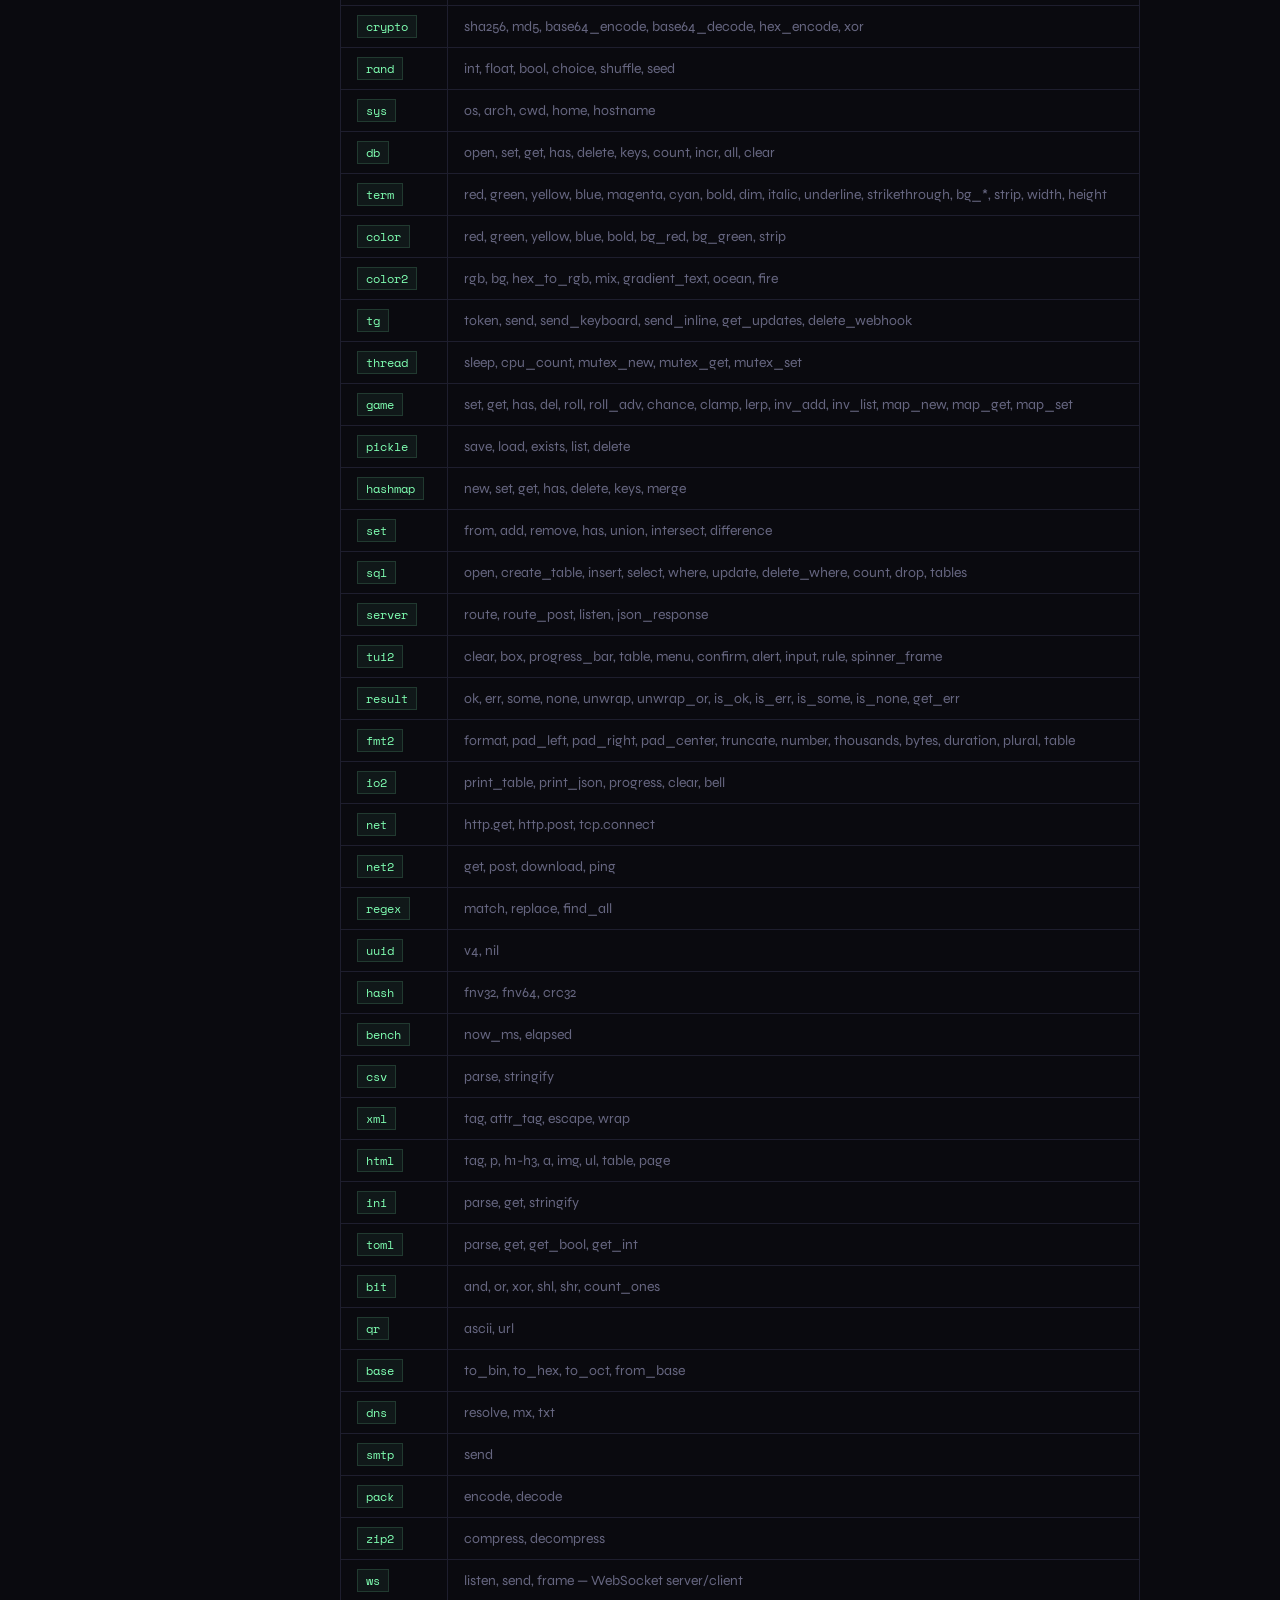
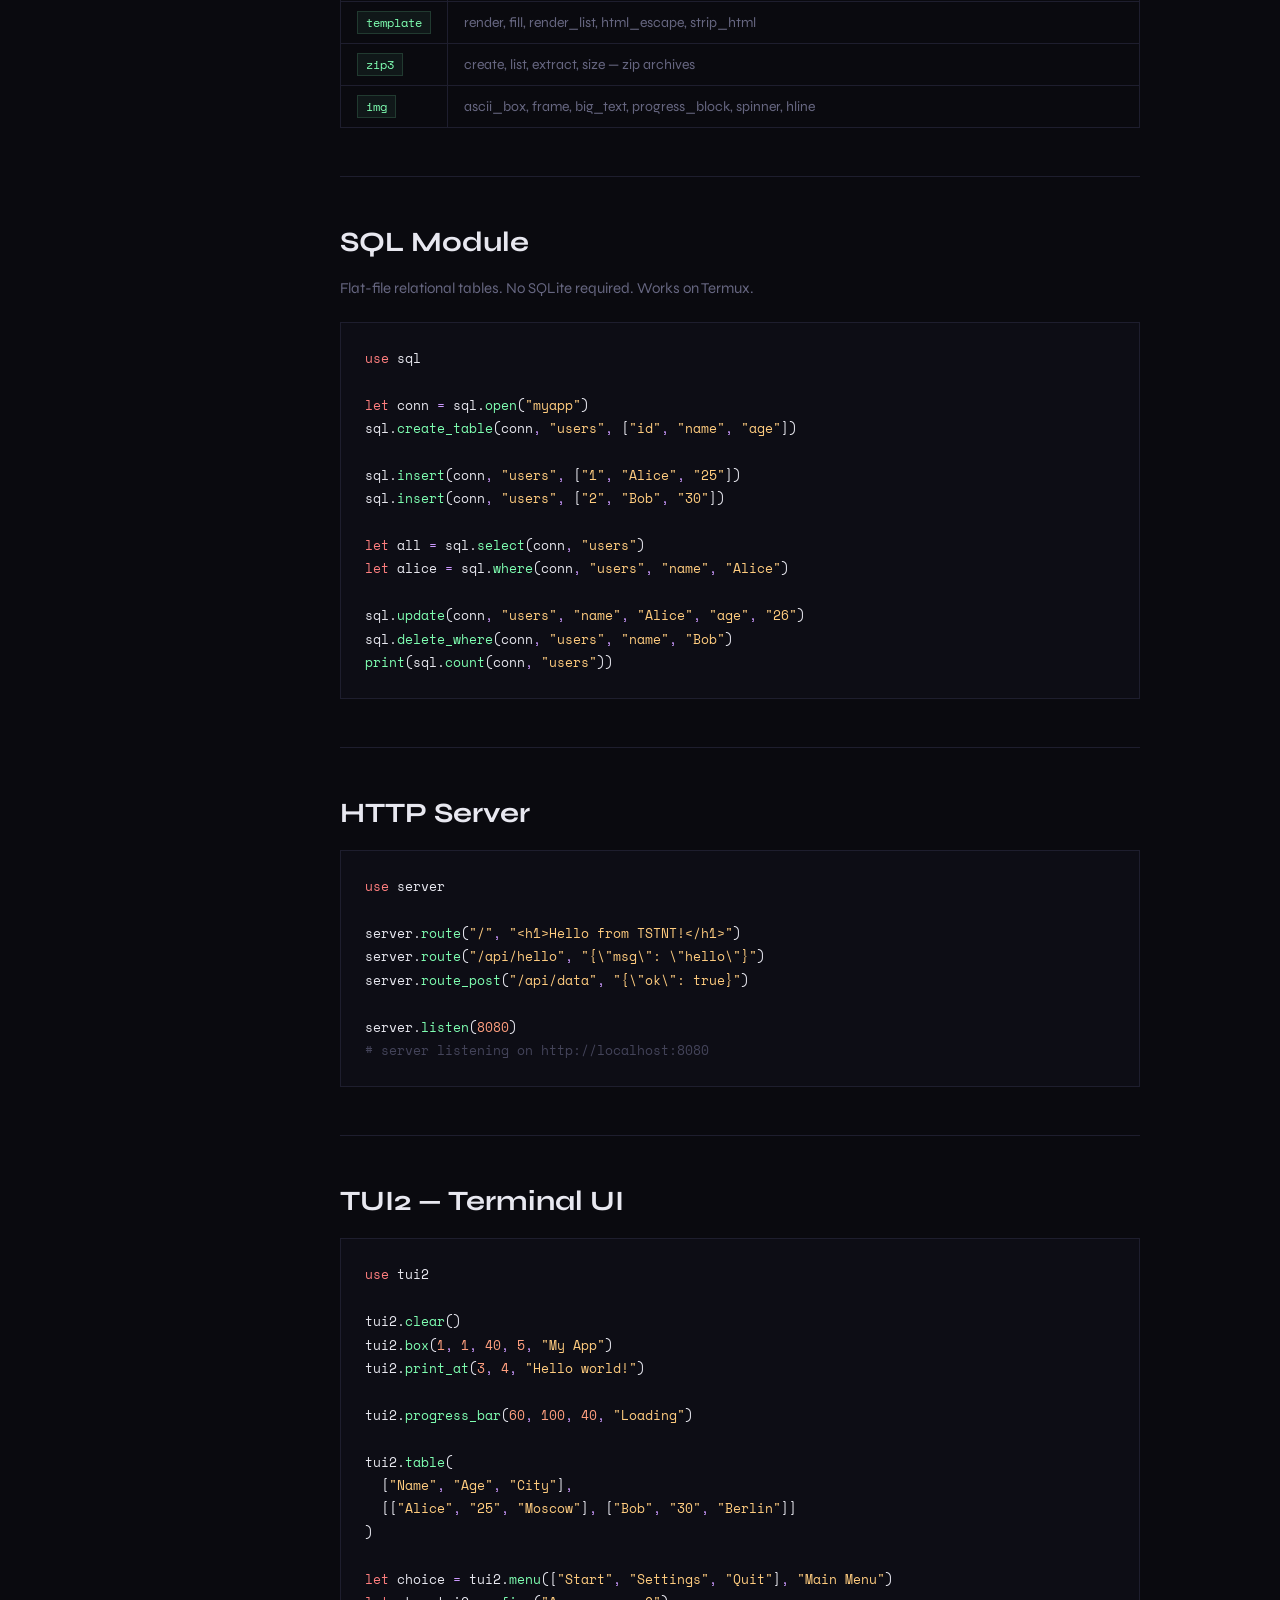
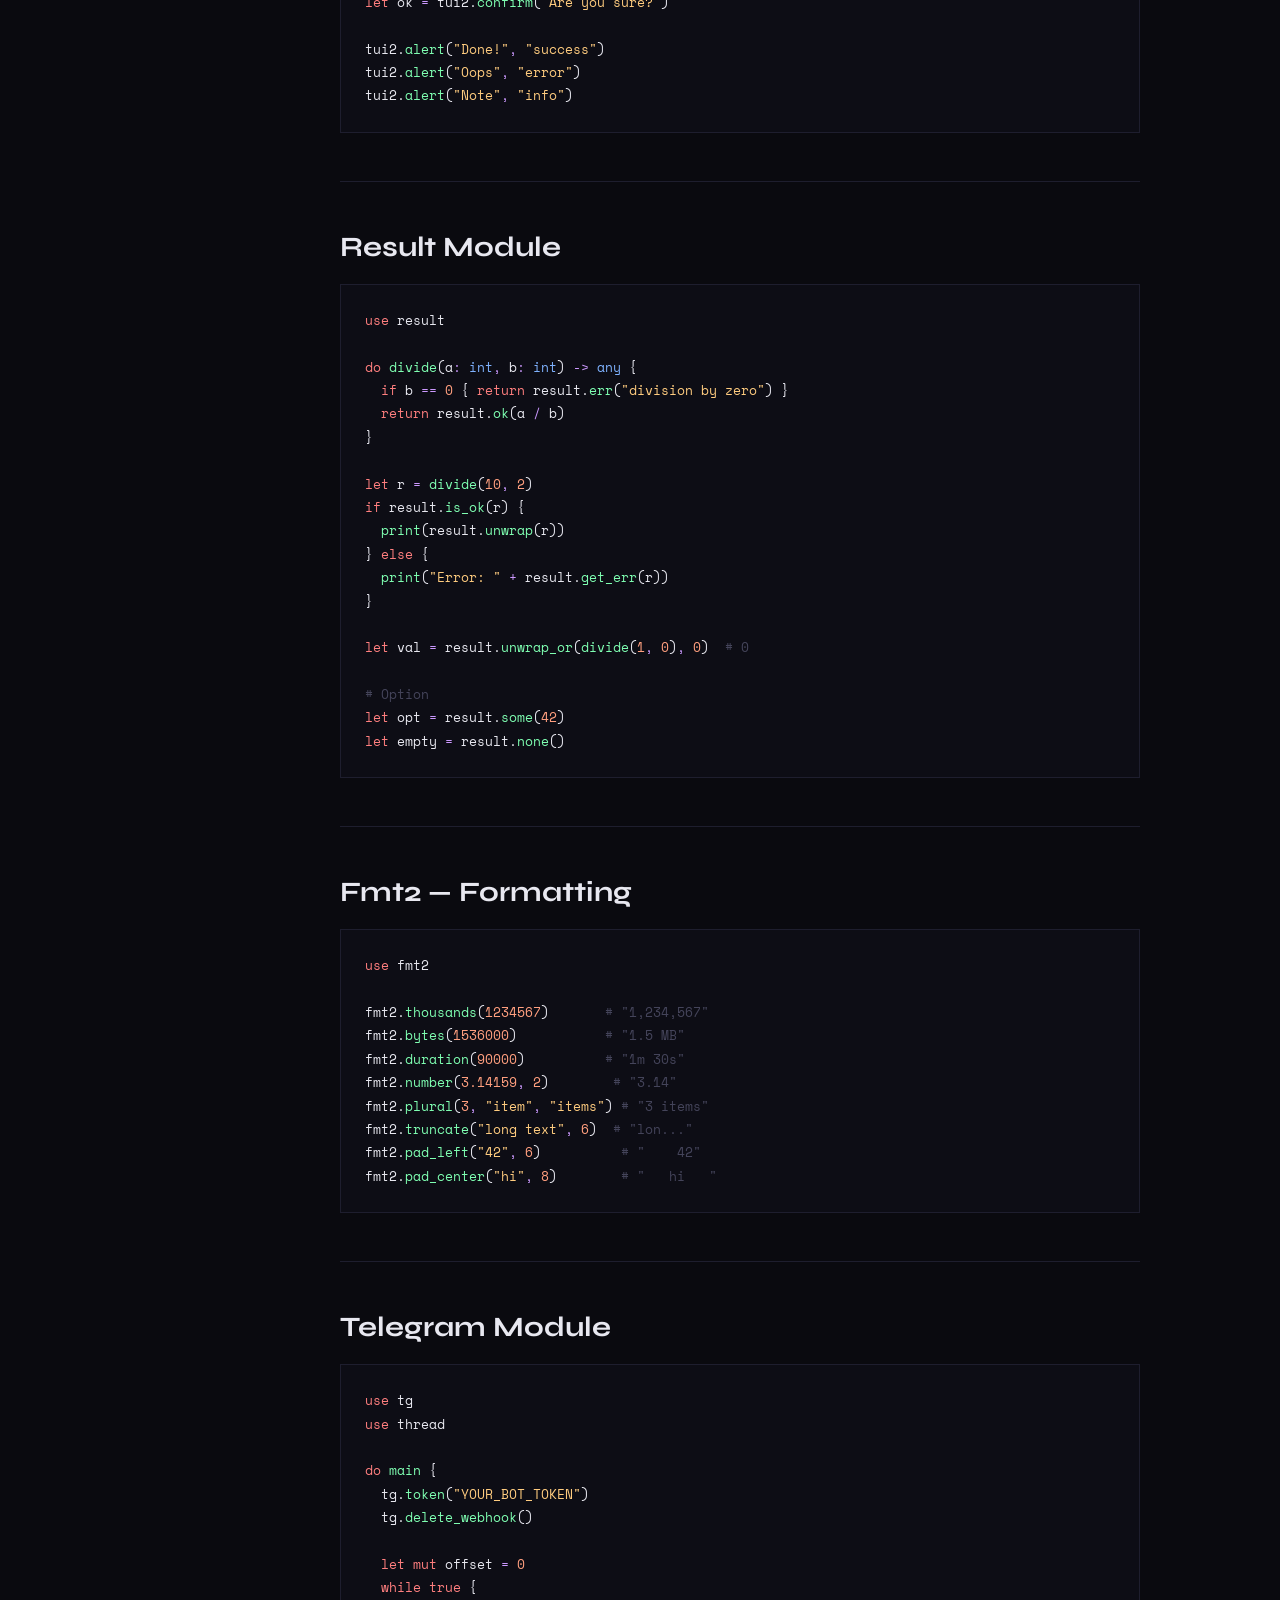
==== commit ee72fcb5: "docs: fix version 1.1.0→1.5.0, add full changelog" ====
--- a/docs.html
+++ b/docs.html
@@ -292,6 +292,7 @@
     <a href="#using-pkg">Using Packages</a>
     <a href="#new-pkg">New Packages v1.0</a>
     <a href="#v15-stdlib">New Stdlib v1.5</a>
+    <a href="#stdlib-native">Native Modules</a>
     <a href="#v15-syntax">New Syntax v1.5</a>
     <a href="#changelog-full">Full Changelog</a>
     <a href="#v11-stdlib">New Stdlib v1.5</a>
@@ -304,7 +305,7 @@
   <p>Complete reference for the TSTNT programming language — v1.5.0.</p>
 
   <h2 id="v10">v1.5.0 — What's New</h2>
-  <p>Version 1.0 brings real decorator logic, new stdlib modules, 20+ new packages, and many new builtin functions.</p>
+  <p>Version 1.5.0 is the biggest release yet — 16 native stdlib modules, 289 packages, JIT compiler, new syntax, and full platform coverage.</p>
 
   <h3>@cache — real memoization</h3>
   <pre><span class="kw">@cache</span>
